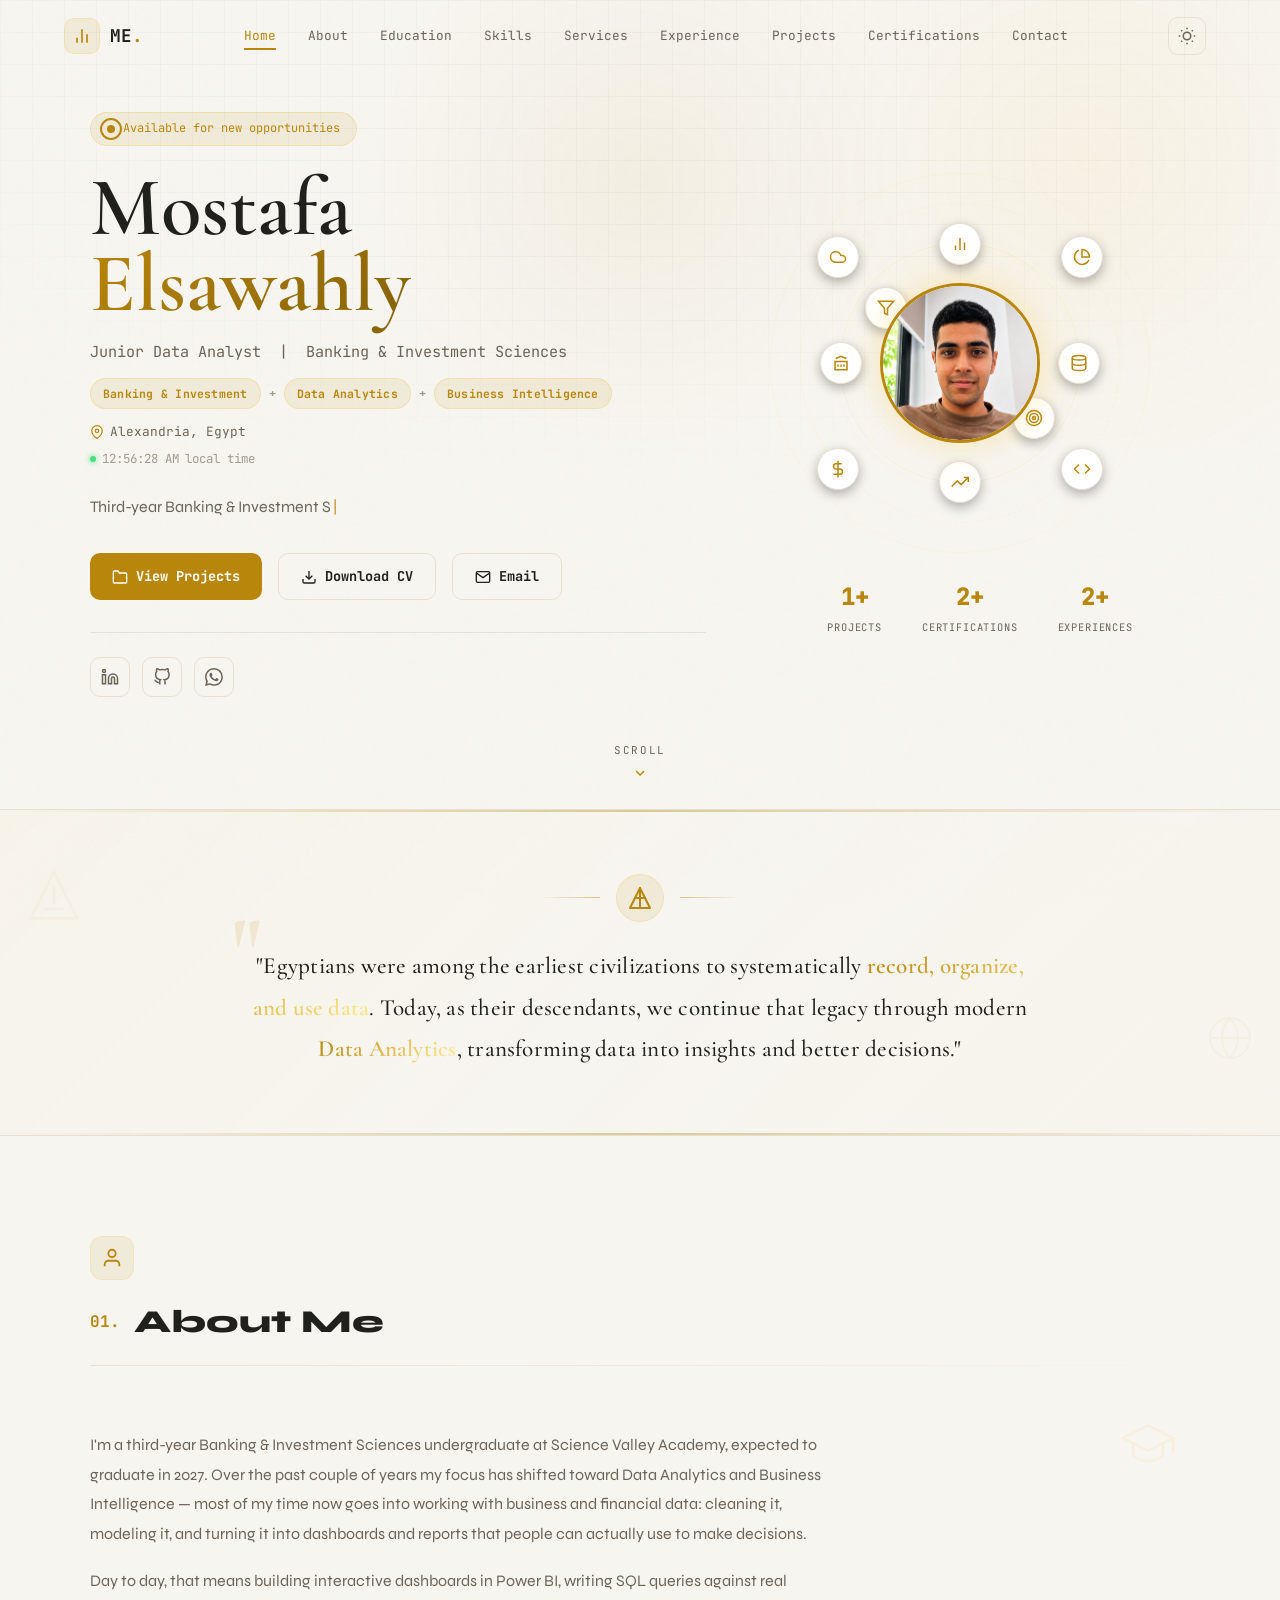
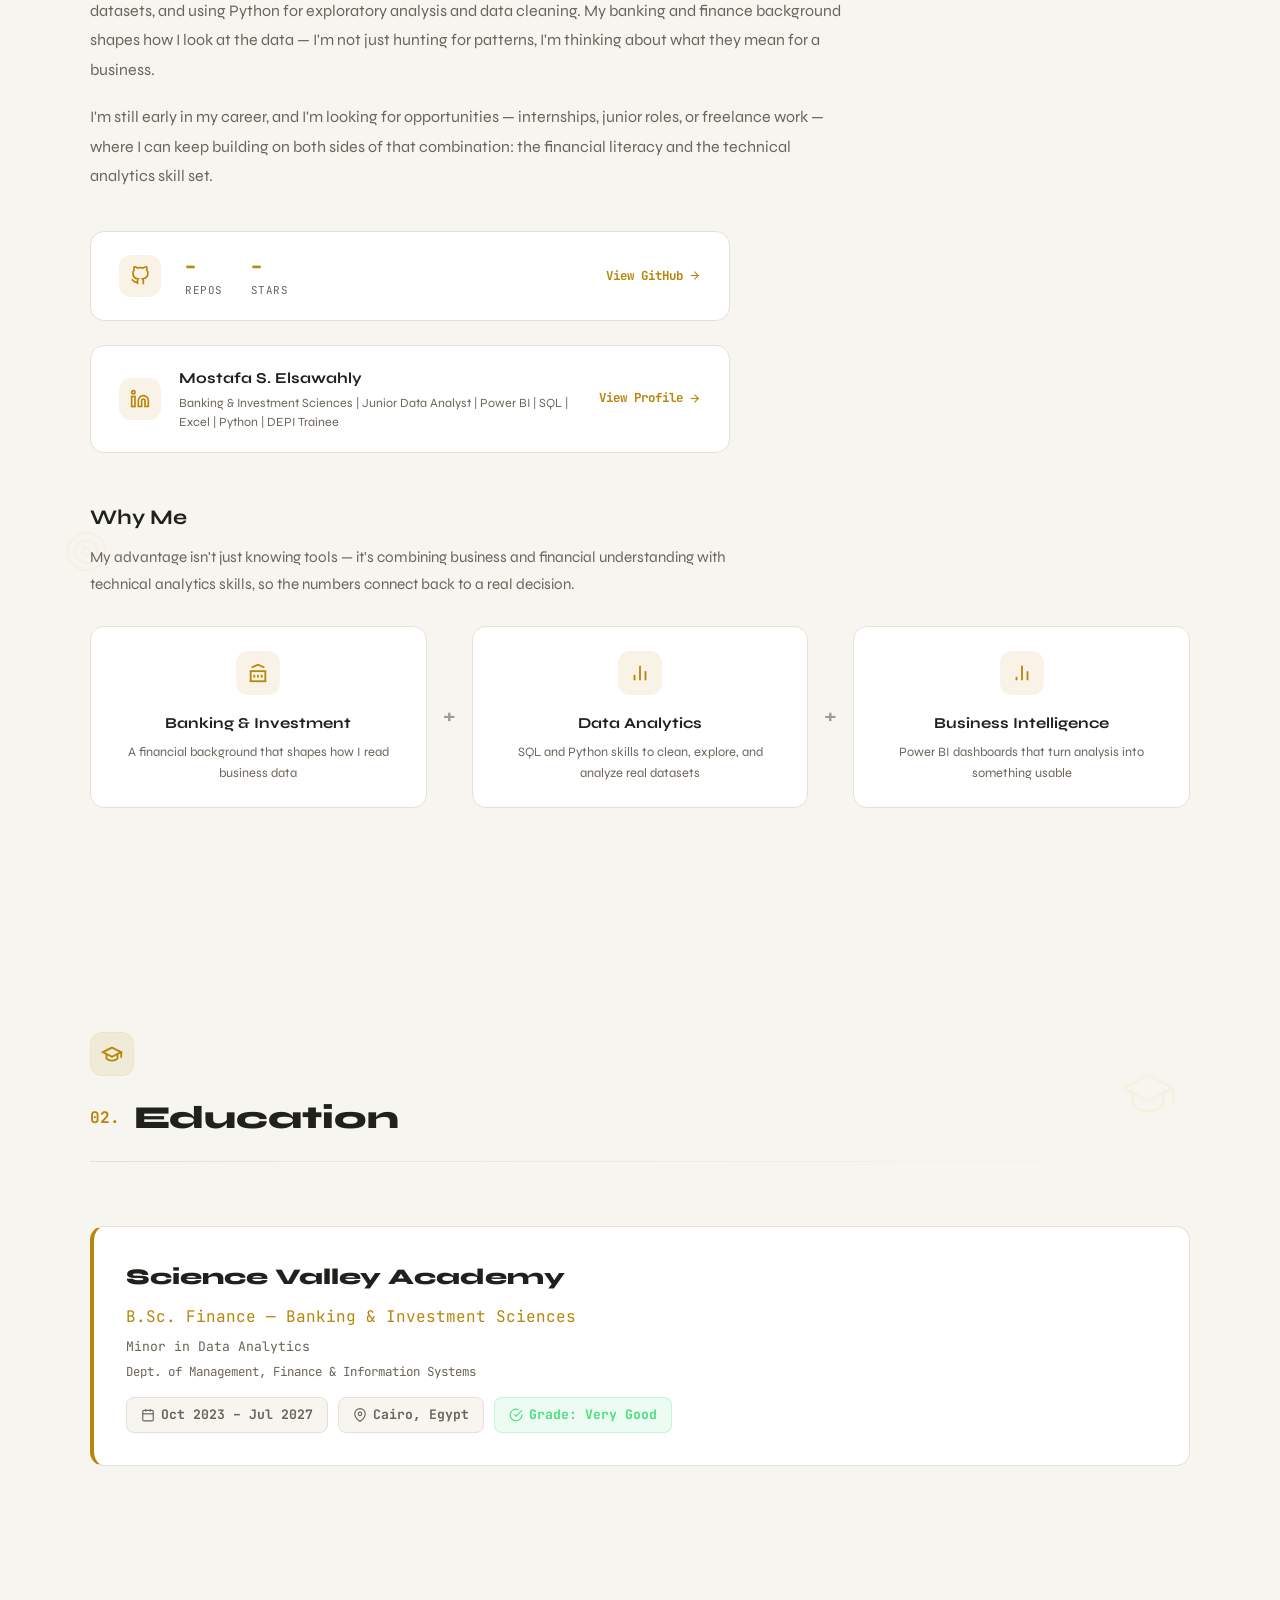
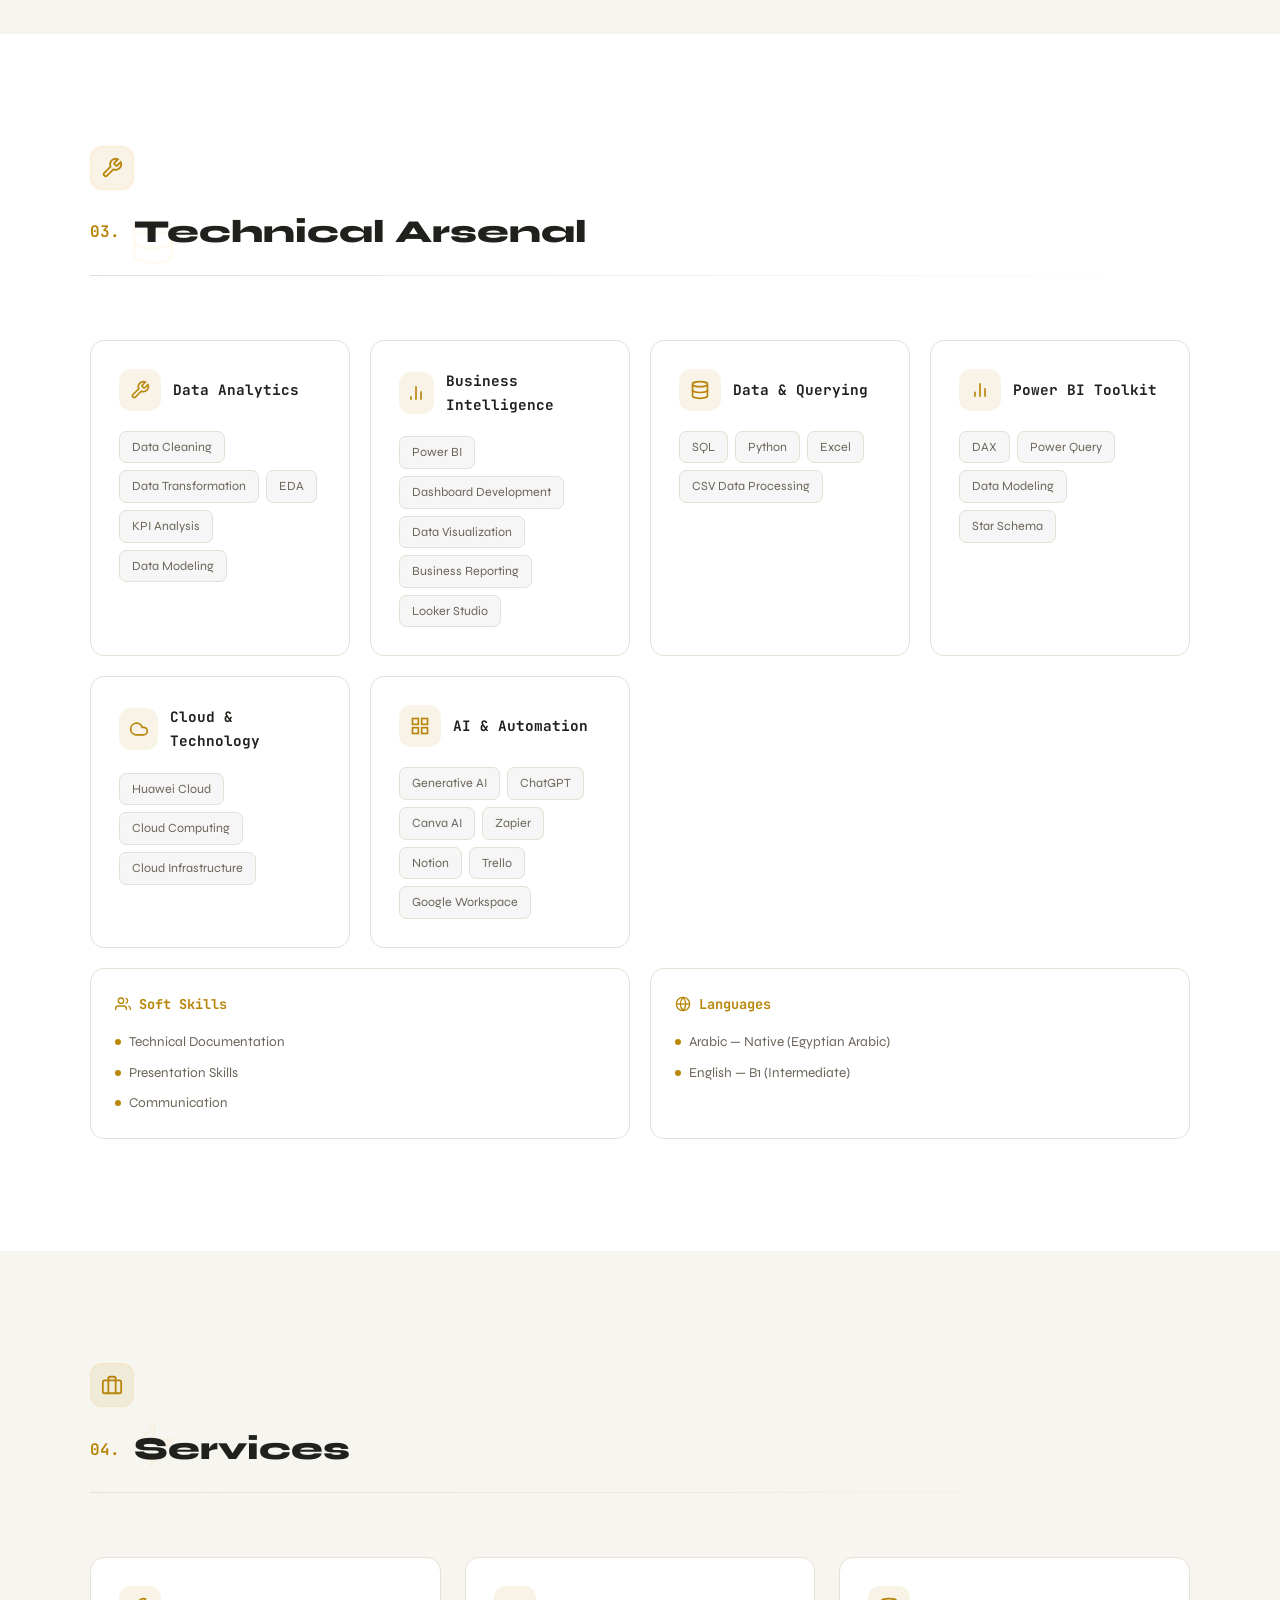
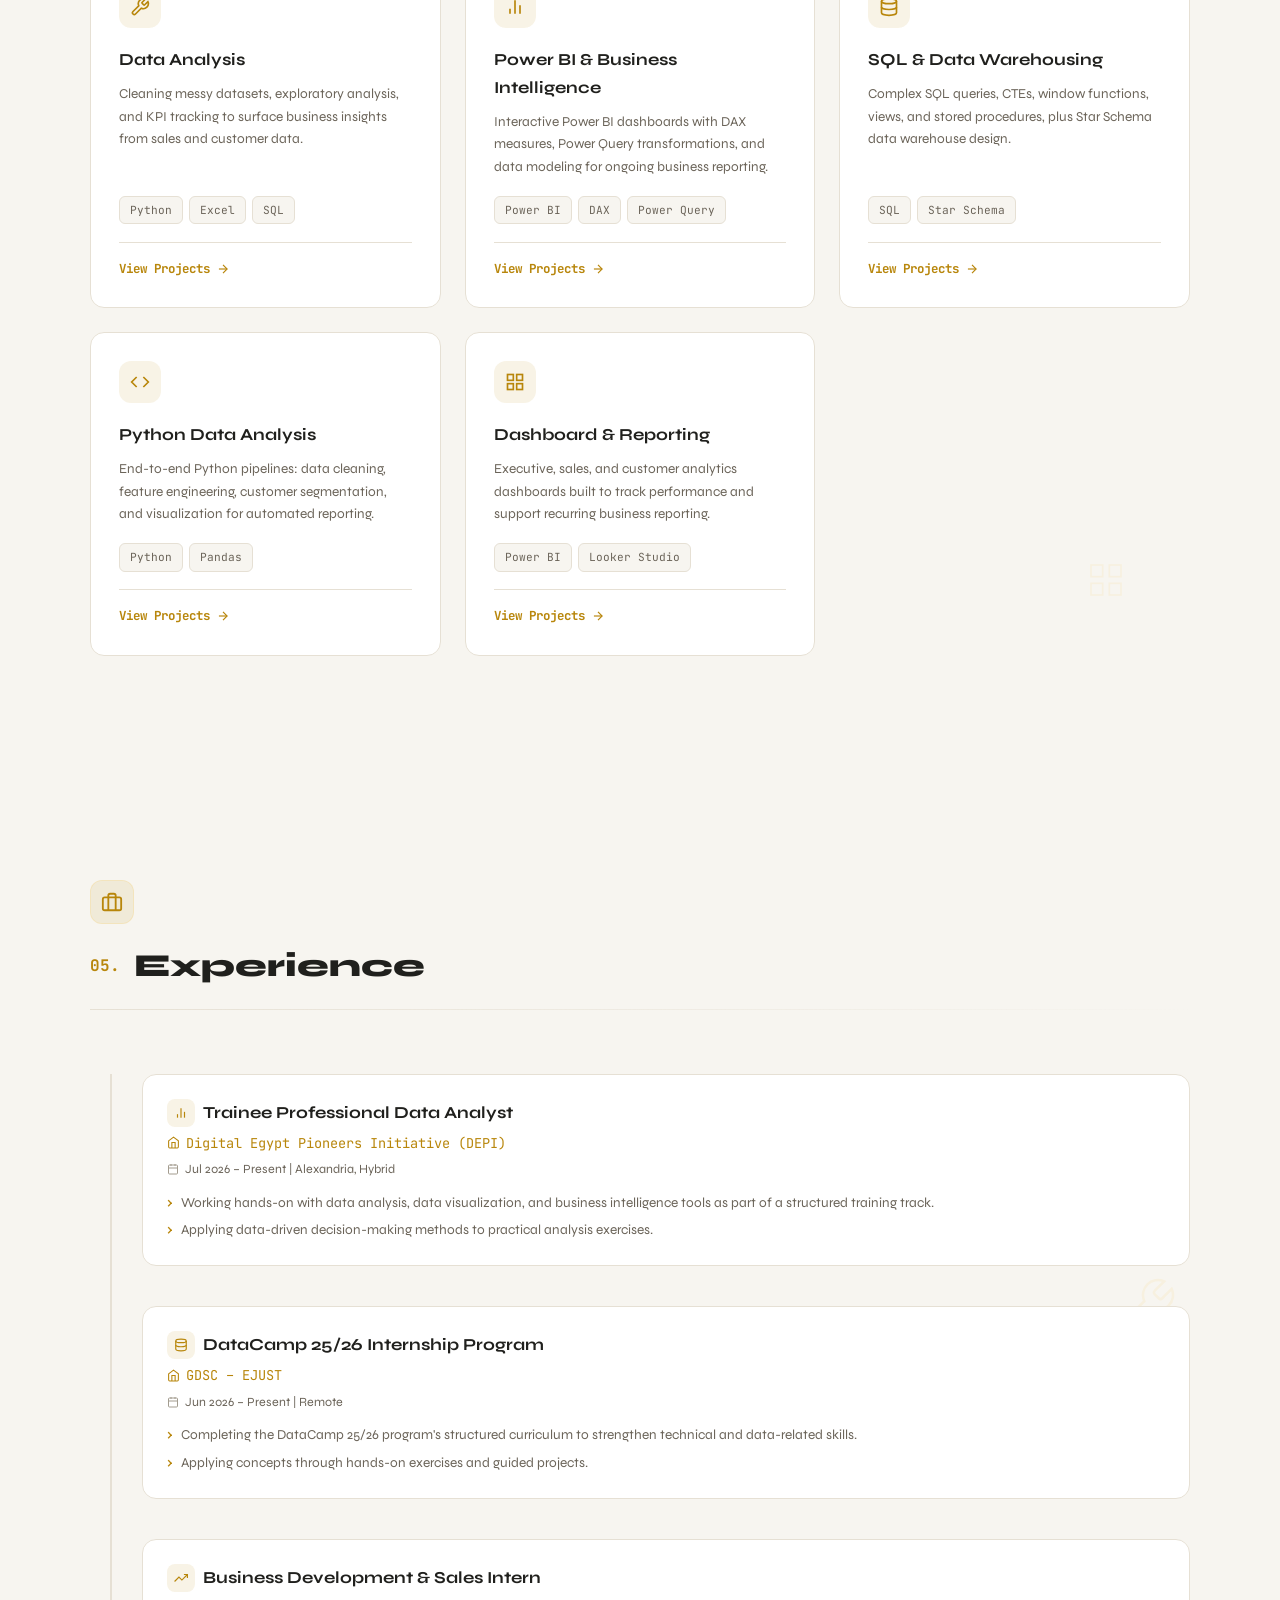
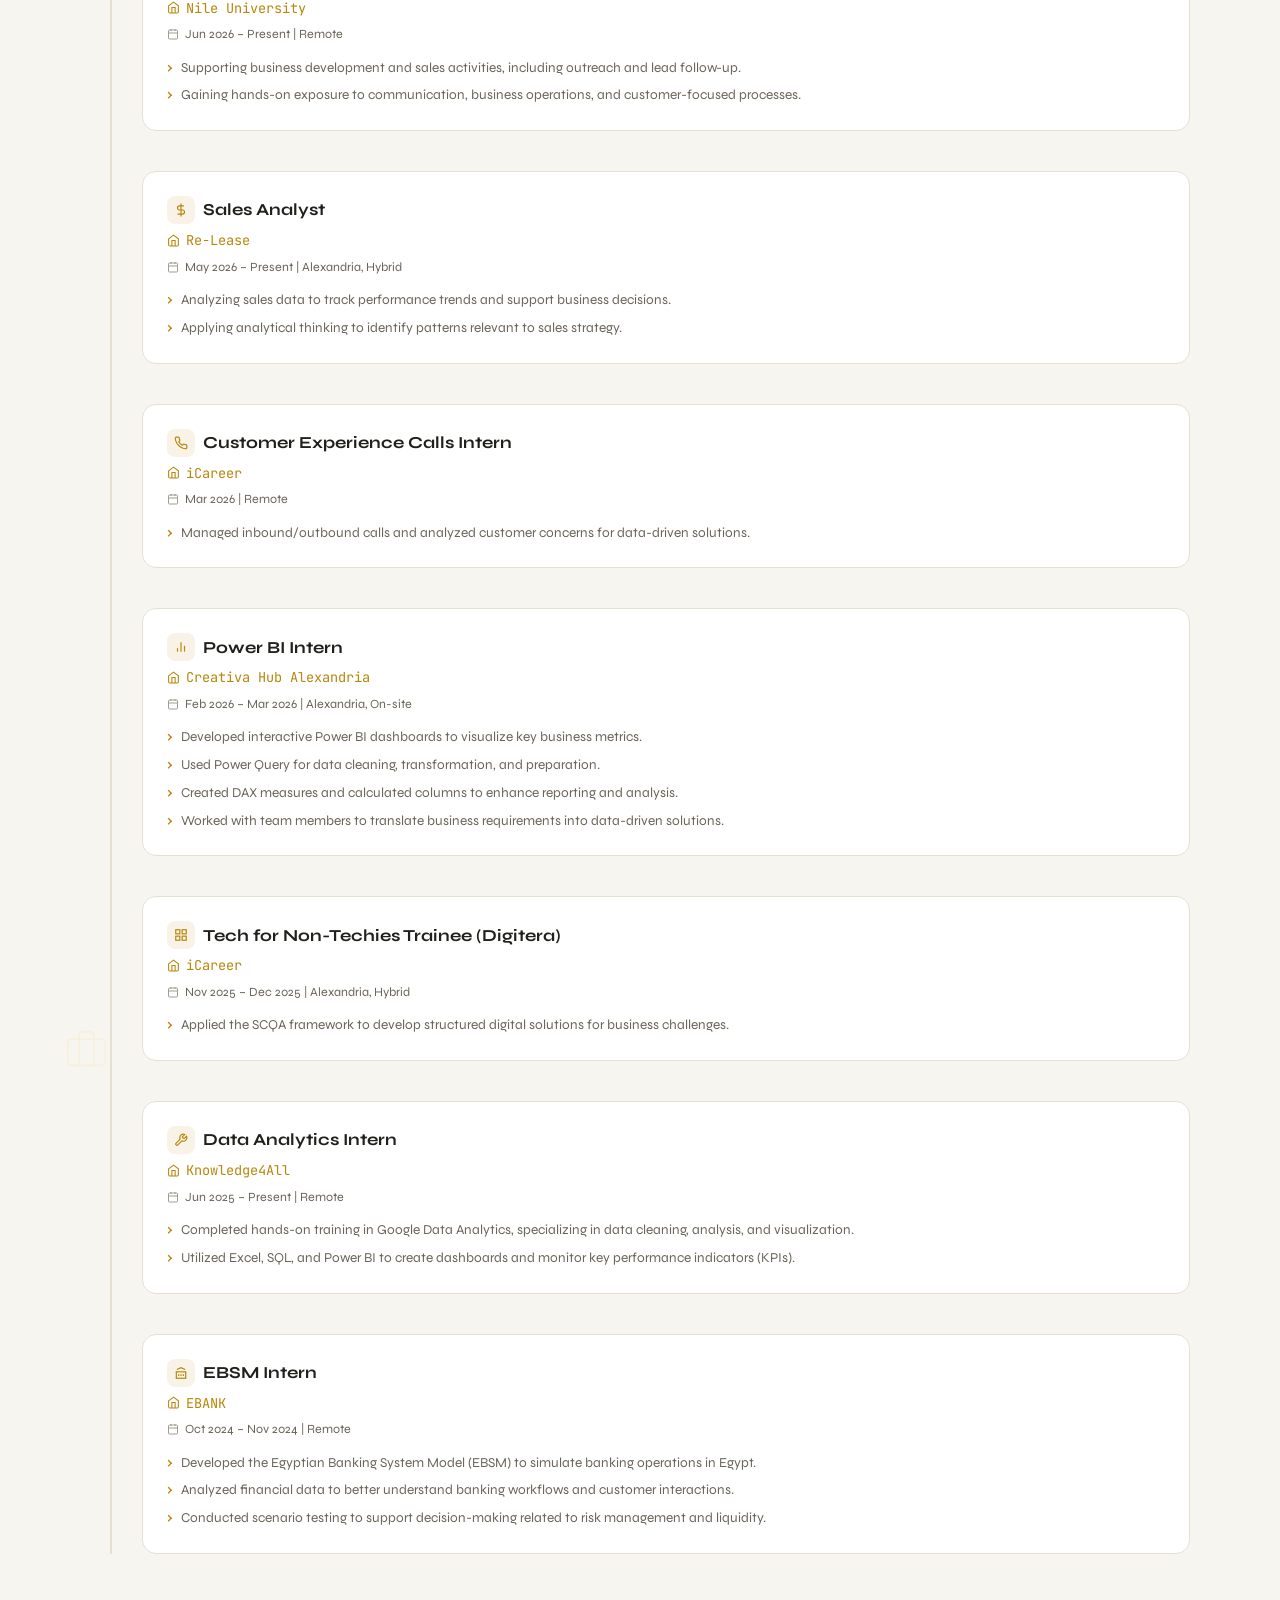
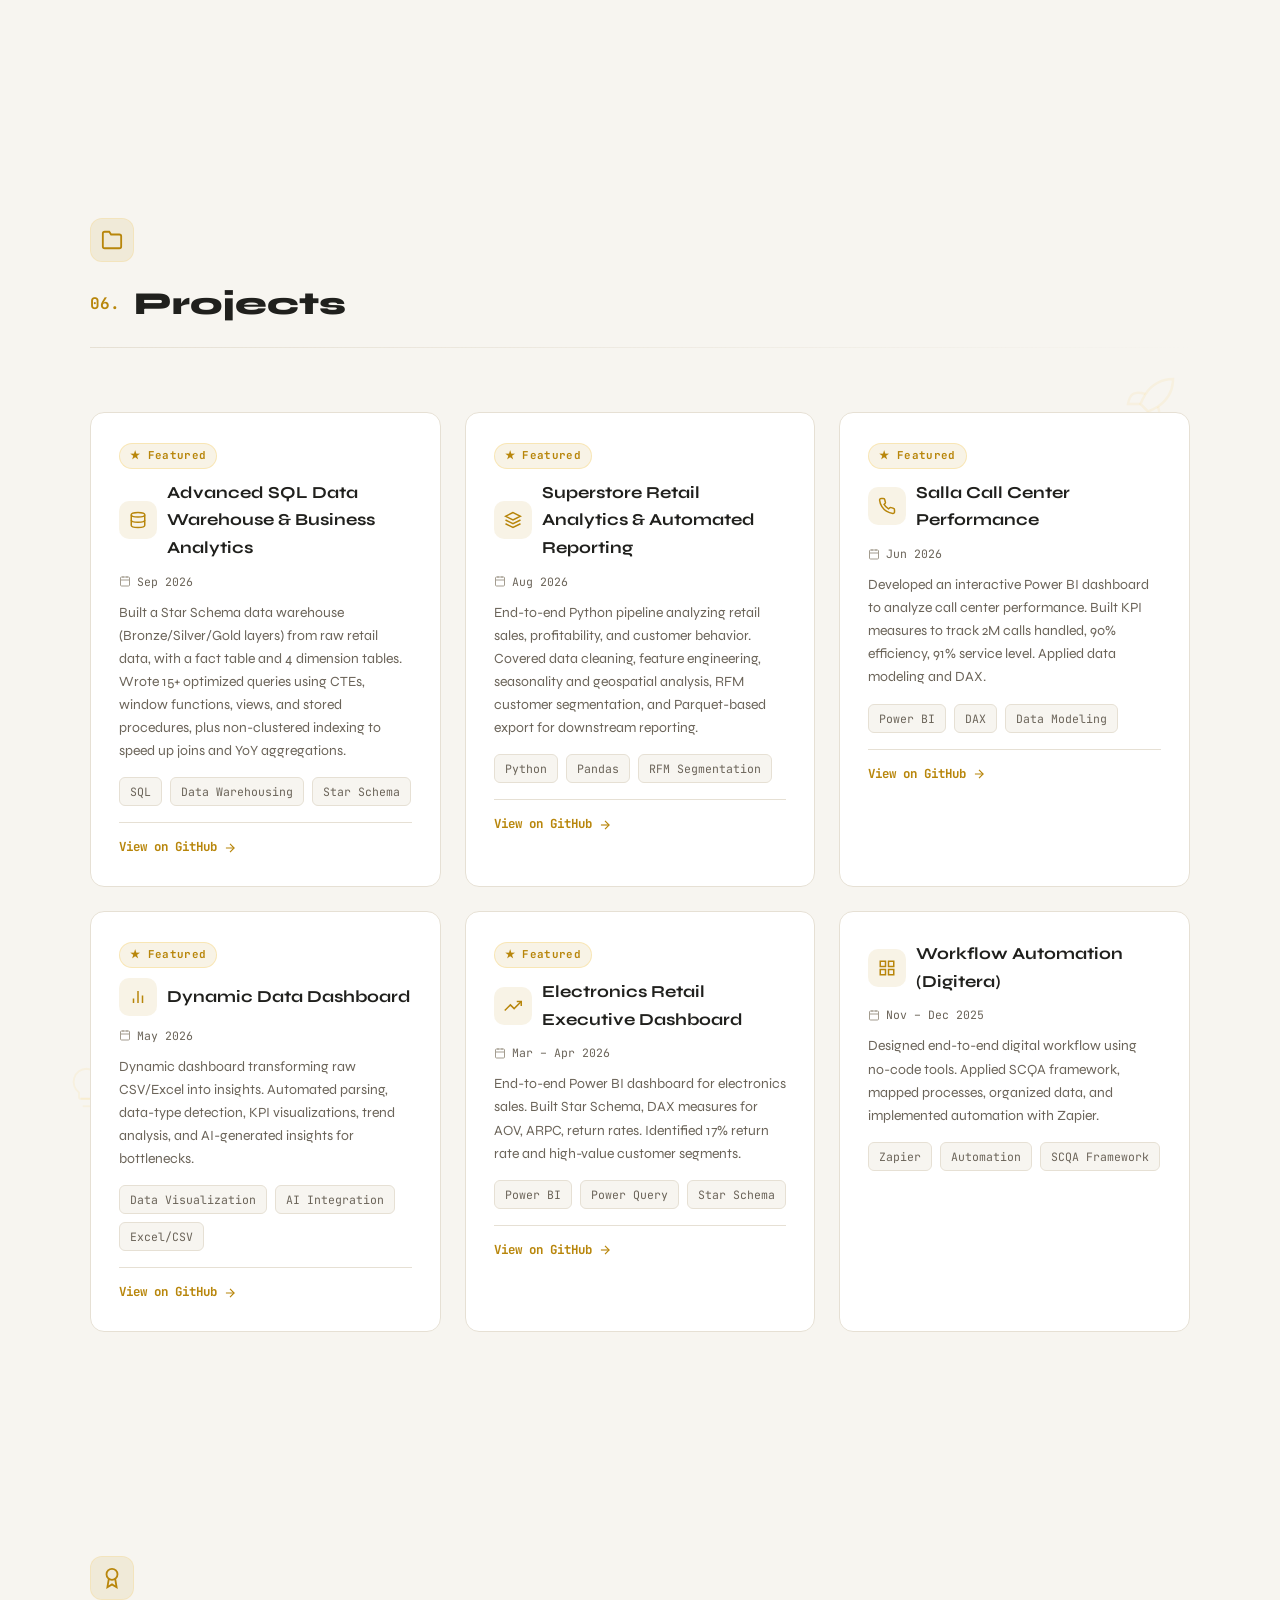
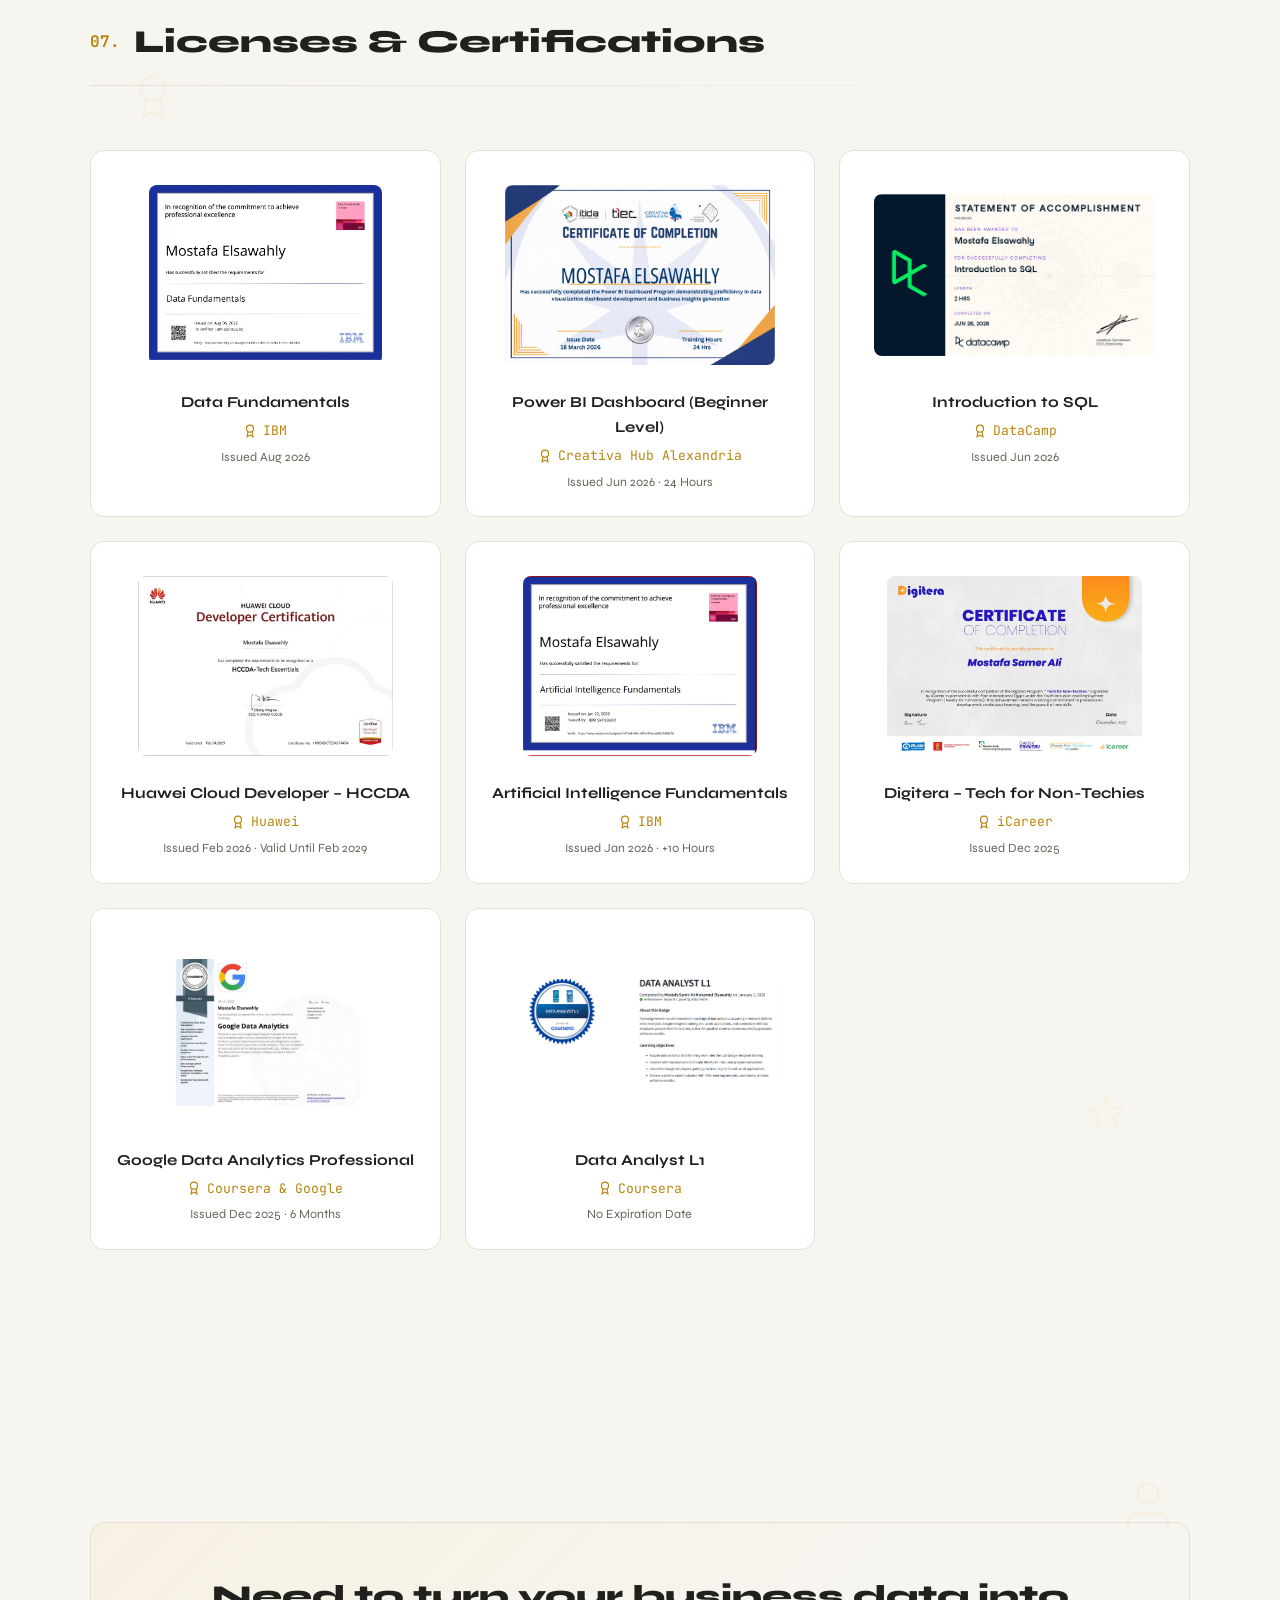
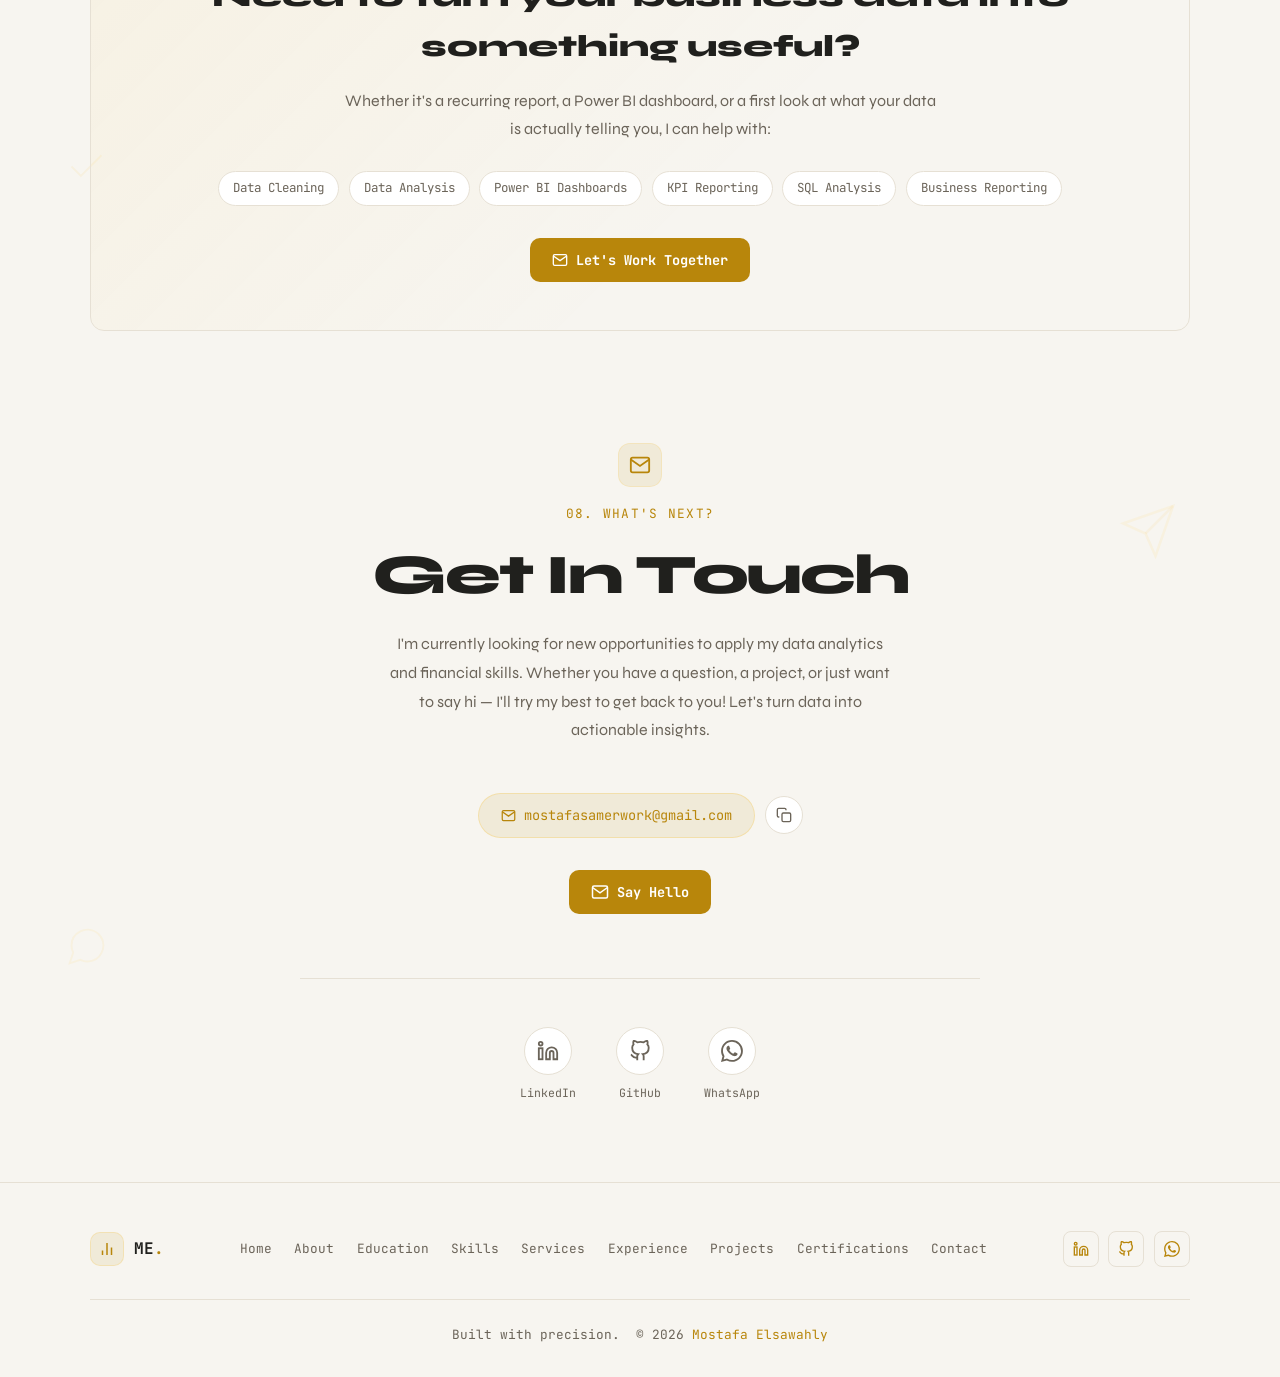
==== index.html @ 3485993b "Update index.html" ====
<!DOCTYPE html>
<html lang="en" class="dark">
<head>
  <script>
    (function(){try{var t=localStorage.getItem('theme');if(t==='light'){document.documentElement.setAttribute('data-theme','light');}else if(!t&&window.matchMedia&&window.matchMedia('(prefers-color-scheme: light)').matches){document.documentElement.setAttribute('data-theme','light');}}catch(e){}})();
  </script>
  <meta charset="UTF-8" />
  <meta name="viewport" content="width=device-width, initial-scale=1.0" />
  <title>Mostafa Elsawahly | Junior Data Analyst &amp; Business Intelligence</title>
  <meta name="description" content="Mostafa Elsawahly is a Banking & Investment Sciences undergraduate specializing in Data Analytics and Business Intelligence, with projects in SQL, Python, Power BI, data visualization, and business analytics." />
  <meta name="keywords" content="Data Analyst, Portfolio, Mostafa Elsawahly, SQL, Power BI, DAX, Excel, Data Visualization, Banking, Investment Sciences, Python, Data Modeling, Looker Studio, Star Schema" />
  <meta name="author" content="Mostafa Elsawahly" />
  <meta name="robots" content="index, follow" />
  <meta property="og:title" content="Mostafa Elsawahly | Junior Data Analyst &amp; Business Intelligence" />
  <meta property="og:description" content="Banking & Investment Sciences undergraduate specializing in Data Analytics and Business Intelligence. Projects in SQL, Python, Power BI, and data visualization." />
  <meta property="og:type" content="website" />
  <meta property="og:locale" content="en_US" />
  <meta property="og:image" content="photo.jpg" />
  <meta property="og:image:width" content="1254" />
  <meta property="og:image:height" content="1254" />
  <meta name="twitter:card" content="summary_large_image" />
  <meta name="twitter:title" content="Mostafa Elsawahly | Junior Data Analyst &amp; Business Intelligence" />
  <meta name="twitter:description" content="Banking & Investment Sciences undergraduate specializing in Data Analytics and Business Intelligence. Projects in SQL, Python, Power BI, and data visualization." />
  <meta name="twitter:image" content="photo.jpg" />
  <meta name="theme-color" content="#050505" />
  <link rel="apple-touch-icon" href="photo.jpg" />
  <link rel="icon" type="image/svg+xml" href="data:image/svg+xml,%3Csvg xmlns='http://www.w3.org/2000/svg' viewBox='0 0 100 100'%3E%3Crect width='100' height='100' rx='20' fill='%23050505'/%3E%3Ctext x='50' y='68' font-family='monospace' font-size='48' font-weight='700' fill='%23fbbf24' text-anchor='middle'%3EME%3C/text%3E%3Ccircle cx='82' cy='60' r='5' fill='%23fbbf24'/%3E%3C/svg%3E" />
  <script type="application/ld+json">
  {
    "@context": "https://schema.org",
    "@type": "Person",
    "name": "Mostafa Elsawahly",
    "jobTitle": "Junior Data Analyst",
    "url": "https://github.com/mostafa-elsawahly",
    "image": "photo.jpg",
    "email": "mailto:mostafasamerwork@gmail.com",
    "telephone": "+201032598976",
    "address": {
      "@type": "PostalAddress",
      "addressLocality": "Alexandria",
      "addressCountry": "EG"
    },
    "sameAs": [
      "https://www.linkedin.com/in/mostafa-elsawahly",
      "https://github.com/mostafa-elsawahly"
    ],
    "alumniOf": {
      "@type": "CollegeOrUniversity",
      "name": "Science Valley Academy"
    },
    "knowsAbout": ["Data Analytics", "Business Intelligence", "Power BI", "SQL", "Python", "DAX", "Data Visualization"]
  }
  </script>
  <link rel="preconnect" href="https://fonts.googleapis.com" />
  <link rel="preconnect" href="https://fonts.gstatic.com" crossorigin />
  <link href="https://fonts.googleapis.com/css2?family=Syne:wght@400;500;600;700;800&family=JetBrains+Mono:wght@400;500;700&family=Cormorant+Garamond:wght@400;500;600;700&display=swap" rel="stylesheet" />
  <script async src="https://www.googletagmanager.com/gtag/js?id=G-H1JTLGSC04"></script>
  <script>
    window.dataLayer=window.dataLayer||[];function gtag(){dataLayer.push(arguments);}
    gtag('consent','default',{'analytics_storage':'denied','ad_storage':'denied','ad_user_data':'denied','ad_personalization':'denied'});
    gtag('js',new Date());gtag('config','G-H1JTLGSC04');
  </script>
  <style>
    :root{--bg:#050505;--bg2:#0b0b0b;--card:#101010;--border:#1a2540;--border-hover:rgba(251,191,36,.35);--primary:#fbbf24;--primary-dim:rgba(251,191,36,.12);--primary-glow:rgba(251,191,36,.08);--fg:#e8edf5;--fg-muted:#7a92b4;--fg-subtle:#3d5278;--radius:14px;--font-sans:'Syne',system-ui,sans-serif;--font-mono:'JetBrains Mono',monospace;--font-serif:'Cormorant Garamond',serif;--transition-fast:.2s ease;--shadow-card:0 4px 24px rgba(0,0,0,.2);--shadow-glow:0 12px 32px rgba(251,191,36,.1);--surface-veil:rgba(255,255,255,.04);--divider-soft:rgba(255,255,255,.07);--nav-bg:rgba(5,5,5,.92);--nav-bg-strong:rgba(5,5,5,.98);--grid-line:rgba(255,255,255,.02);--noise-opacity:.35}
    :root[data-theme="light"]{--bg:#f7f5f0;--bg2:#ffffff;--card:#ffffff;--border:#e6e0d4;--border-hover:rgba(184,134,11,.35);--primary:#b8860b;--primary-dim:rgba(184,134,11,.1);--primary-glow:rgba(184,134,11,.06);--fg:#20201d;--fg-muted:#6b6459;--fg-subtle:#a39c8f;--shadow-card:0 4px 24px rgba(0,0,0,.06);--shadow-glow:0 12px 32px rgba(184,134,11,.12);--surface-veil:rgba(0,0,0,.035);--divider-soft:rgba(0,0,0,.08);--nav-bg:rgba(247,245,240,.92);--nav-bg-strong:rgba(247,245,240,.98);--grid-line:rgba(0,0,0,.025);--noise-opacity:.15}
    :root[data-theme="light"] .hero-name .accent{background:linear-gradient(135deg,var(--primary) 0%,#8a6508 50%,var(--primary) 100%);background-size:200% auto;-webkit-background-clip:text;-webkit-text-fill-color:transparent;background-clip:text}
    :root[data-theme="light"] .btn-primary{color:#fff}
    :root[data-theme="light"] .orbit-photo-placeholder{background:linear-gradient(135deg,var(--card),var(--bg2))}
    *,*::before,*::after{box-sizing:border-box;margin:0;padding:0}
    html{scroll-behavior:smooth;scroll-padding-top:80px}
    body{font-family:var(--font-sans);background:var(--bg);color:var(--fg);line-height:1.65;overflow-x:hidden;-webkit-font-smoothing:antialiased}
    ::selection{background:rgba(251,191,36,.25);color:var(--primary)}
    a{color:inherit;text-decoration:none;transition:color var(--transition-fast)}
    img{max-width:100%;height:auto;display:block;border-radius:8px}
    button{font-family:inherit;cursor:pointer}
    :focus-visible{outline:2px solid var(--primary);outline-offset:3px;border-radius:4px}
    .skip-link{position:fixed;top:-60px;left:12px;z-index:10002;background:var(--primary);color:#000;font-family:var(--font-mono);font-weight:700;font-size:.85rem;padding:10px 18px;border-radius:8px;transition:top .25s ease}
    .skip-link:focus{top:12px}

    /* ═══ CUSTOM CURSOR ═══ */
    @media(pointer:fine){
      body{cursor:none}
      a,button{cursor:none!important}
    }
    #custom-cursor-dot{pointer-events:none;position:fixed;top:0;left:0;width:8px;height:8px;background:var(--primary);border-radius:50%;z-index:10001;transform:translate(-50%,-50%);box-shadow:0 0 12px var(--primary),0 0 20px rgba(251,191,36,.5);transition:width .15s ease,height .15s ease,background-color .15s ease;opacity:0}
    #custom-cursor-ring{pointer-events:none;position:fixed;top:0;left:0;width:38px;height:38px;border:1.5px solid rgba(251,191,36,.5);border-radius:50%;z-index:10000;transform:translate(-50%,-50%);transition:width .25s ease-out,height .25s ease-out,border-color .25s ease-out,background-color .25s ease-out,opacity .2s ease;opacity:0}
    #custom-cursor-dot.active,#custom-cursor-ring.active{opacity:1}
    @media(pointer:coarse){#custom-cursor-dot,#custom-cursor-ring{display:none}}
    ::-webkit-scrollbar{width:5px}::-webkit-scrollbar-track{background:var(--bg)}::-webkit-scrollbar-thumb{background:var(--border);border-radius:99px}

    /* ═══ SCROLL PROGRESS BAR ═══ */
    .scroll-progress{position:fixed;top:0;left:0;height:3px;background:linear-gradient(90deg,var(--primary),#fde68a,var(--primary));z-index:200;width:0%;transition:width 50ms linear;box-shadow:0 0 10px var(--primary)}

    /* ═══ PRELOADER ═══ */
    #preloader{position:fixed;inset:0;z-index:9999;background:var(--bg);display:flex;flex-direction:column;align-items:center;justify-content:center;gap:16px;transition:opacity .5s ease,visibility .5s ease}
    #preloader.hidden{opacity:0;visibility:hidden;pointer-events:none}
    .preloader-stage{position:relative;width:240px;height:170px;display:flex;align-items:center;justify-content:center}
    .preloader-ankh svg{width:62px;height:93px;color:var(--primary);filter:drop-shadow(0 0 14px rgba(251,191,36,.55));overflow:visible}
    .ankh-loop{opacity:0;transform-box:fill-box;transform-origin:center;transform:scale(.4);animation:ankhLoopIn .53s cubic-bezier(.34,1.56,.64,1) forwards}
    .ankh-arm-left{opacity:0;transform-box:fill-box;transform-origin:center;transform:translateX(-55px);animation:ankhArmLeftIn .47s ease-out .6s forwards}
    .ankh-arm-right{opacity:0;transform-box:fill-box;transform-origin:center;transform:translateX(55px);animation:ankhArmRightIn .47s ease-out .6s forwards}
    .ankh-stem{opacity:0;transform-box:fill-box;transform-origin:top;transform:scaleY(0);animation:ankhStemIn .47s ease-out 1.13s forwards}
    @keyframes ankhLoopIn{to{opacity:1;transform:scale(1)}}
    @keyframes ankhArmLeftIn{to{opacity:1;transform:translateX(0)}}
    @keyframes ankhArmRightIn{to{opacity:1;transform:translateX(0)}}
    @keyframes ankhStemIn{to{opacity:1;transform:scaleY(1)}}
    .preloader-label{font-family:var(--font-mono);font-size:.72rem;color:var(--fg-muted);letter-spacing:.15em;text-transform:uppercase;animation:fadeIn .6s ease both}

    /* ═══ SPOTLIGHT ═══ */
    .spotlight{position:fixed;inset:0;pointer-events:none;z-index:0;background:radial-gradient(600px circle at var(--mx,50%) var(--my,20%),var(--primary-glow),transparent 45%)}

    /* ═══ THEME TOGGLE ═══ */
    .theme-toggle{display:flex;align-items:center;justify-content:center;width:38px;height:38px;border-radius:10px;border:1px solid var(--border);background:transparent;color:var(--fg-muted);cursor:pointer;transition:all var(--transition-fast);margin-right:10px;flex-shrink:0}
    .theme-toggle:hover{border-color:var(--primary);color:var(--primary);background:var(--primary-dim)}
    .theme-toggle svg{width:18px;height:18px}
    .theme-toggle .icon-sun{display:none}
    :root[data-theme="light"] .theme-toggle .icon-sun{display:block}
    :root[data-theme="light"] .theme-toggle .icon-moon{display:none}
    .nav-right{display:flex;align-items:center}

    /* ═══ TYPE CURSOR ═══ */
    .type-cursor{display:inline-block;margin-left:2px;color:var(--primary);animation:blink .8s step-end infinite}

    /* ═══ NOISE TEXTURE ═══ */
    body::before{content:'';position:fixed;inset:0;z-index:0;pointer-events:none;background-image:url("data:image/svg+xml,%3Csvg viewBox='0 0 200 200' xmlns='http://www.w3.org/2000/svg'%3E%3Cfilter id='n'%3E%3CfeTurbulence type='fractalNoise' baseFrequency='.85' numOctaves='4' stitchTiles='stitch'/%3E%3C/filter%3E%3Crect width='100%25' height='100%25' filter='url(%23n)' opacity='.04'/%3E%3C/svg%3E");opacity:var(--noise-opacity)}

    /* ═══ KEYFRAMES ═══ */
    @keyframes fadeUp{from{opacity:0;transform:translateY(30px)}to{opacity:1;transform:translateY(0)}}
    @keyframes fadeIn{from{opacity:0}to{opacity:1}}
    @keyframes slideInLeft{from{opacity:0;transform:translateX(-30px)}to{opacity:1;transform:translateX(0)}}
    @keyframes slideInRight{from{opacity:0;transform:translateX(30px)}to{opacity:1;transform:translateX(0)}}
    @keyframes scaleIn{from{opacity:0;transform:scale(.85)}to{opacity:1;transform:scale(1)}}
    @keyframes shimmer{0%{background-position:-200% 0}100%{background-position:200% 0}}
    @keyframes pulse{0%,100%{opacity:1}50%{opacity:.5}}
    @keyframes float{0%,100%{transform:translateY(0)}50%{transform:translateY(-5px)}}
    @keyframes float2{0%,100%{transform:translateY(0) rotate(0deg)}50%{transform:translateY(-4px) rotate(3deg)}}
    @keyframes float3{0%,100%{transform:translateY(0) rotate(0deg)}50%{transform:translateY(-6px) rotate(-3deg)}}
    @keyframes spin{from{transform:rotate(0deg)}to{transform:rotate(360deg)}}
    @keyframes spinReverse{from{transform:rotate(360deg)}to{transform:rotate(0deg)}}
    @keyframes glowPulse{0%,100%{box-shadow:0 0 6px var(--primary),0 0 12px rgba(251,191,36,.15)}50%{box-shadow:0 0 12px var(--primary),0 0 24px rgba(251,191,36,.2)}}
    @keyframes borderGlow{0%,100%{border-color:var(--border)}50%{border-color:rgba(251,191,36,.4)}}
    @keyframes expandWidth{from{transform:scaleX(0)}to{transform:scaleX(1)}}
    @keyframes typewriter{from{width:0}to{width:100%}}
    @keyframes blink{0%,100%{border-color:var(--primary)}50%{border-color:transparent}}
    @keyframes ripple{0%{transform:scale(1);opacity:.6}100%{transform:scale(2.5);opacity:0}}
    @keyframes dashOffset{to{stroke-dashoffset:0}}

    /* ═══ REVEAL SYSTEM ═══ */
    .reveal{opacity:0;transform:translateY(30px);transition:opacity .7s cubic-bezier(.23,1,.32,1),transform .7s cubic-bezier(.23,1,.32,1)}
    .reveal.visible{opacity:1;transform:translateY(0)}
    .reveal-left{opacity:0;transform:translateX(-30px);transition:opacity .7s cubic-bezier(.23,1,.32,1),transform .7s cubic-bezier(.23,1,.32,1)}
    .reveal-left.visible{opacity:1;transform:translateX(0)}
    .reveal-right{opacity:0;transform:translateX(30px);transition:opacity .7s cubic-bezier(.23,1,.32,1),transform .7s cubic-bezier(.23,1,.32,1)}
    .reveal-right.visible{opacity:1;transform:translateX(0)}
    .reveal-scale{opacity:0;transform:scale(.9);transition:opacity .6s ease,transform .6s ease}
    .reveal-scale.visible{opacity:1;transform:scale(1)}

    /* ═══ LAYOUT ═══ */
    section{padding:7rem clamp(1.5rem,5vw,4rem);position:relative}
    .section-inner{max-width:1100px;margin:0 auto}
    .section-heading{display:flex;align-items:center;gap:14px;font-size:clamp(1.6rem,4vw,2rem);font-weight:800;margin-bottom:1rem}
    .section-num{font-family:var(--font-mono);font-size:1rem;color:var(--primary);font-weight:700}
    .section-divider{height:1px;background:linear-gradient(90deg,var(--border) 0%,transparent 100%);margin-bottom:4rem;transform-origin:left}
    .reveal.visible .section-divider{animation:expandWidth .8s .2s ease both}
    .section-icon{display:inline-flex;padding:10px;background:var(--primary-dim);border-radius:12px;margin-bottom:1rem;color:var(--primary);border:1px solid rgba(251,191,36,.15)}
    .section-icon svg{width:22px;height:22px}

    /* ═══ HERITAGE QUOTE BANNER ═══ */
    .quote-banner{position:relative;padding:4rem clamp(1.5rem,5vw,4rem);background:linear-gradient(135deg,rgba(251,191,36,.03) 0%,transparent 50%,rgba(251,191,36,.02) 100%);border-top:1px solid var(--border);border-bottom:1px solid var(--border);overflow:hidden}
    .quote-banner::before{content:'';position:absolute;top:0;left:0;width:100%;height:2px;background:linear-gradient(90deg,transparent,var(--primary),transparent);opacity:.4}
    .quote-banner::after{content:'';position:absolute;bottom:0;left:0;width:100%;height:2px;background:linear-gradient(90deg,transparent,var(--primary),transparent);opacity:.4}
    .quote-inner{max-width:800px;margin:0 auto;text-align:center;position:relative;z-index:1}
    .quote-deco{display:flex;align-items:center;justify-content:center;gap:1rem;margin-bottom:1.5rem}
    .quote-line{width:60px;height:1px;background:linear-gradient(90deg,transparent,var(--primary));opacity:.5}
    .quote-line:last-child{background:linear-gradient(90deg,var(--primary),transparent)}
    .quote-icon{width:48px;height:48px;border-radius:50%;background:var(--primary-dim);border:1px solid rgba(251,191,36,.2);display:flex;align-items:center;justify-content:center;color:var(--primary);animation:float 10s ease-in-out infinite,glowPulse 5s ease-in-out infinite}
    .quote-icon svg{width:24px;height:24px}
    .quote-text{position:relative;font-family:var(--font-serif);font-size:clamp(1.15rem,2.5vw,1.45rem);color:var(--fg);line-height:1.8;font-weight:500;letter-spacing:.01em}
    .quote-text::before{content:'"';position:absolute;top:-2.6rem;left:-.5rem;font-family:var(--font-serif);font-size:6rem;font-weight:700;color:var(--primary);opacity:.12;line-height:1;pointer-events:none}
    .quote-text .q-highlight{background:linear-gradient(135deg,var(--primary) 0%,#fde68a 50%,var(--primary) 100%);background-size:200% auto;-webkit-background-clip:text;-webkit-text-fill-color:transparent;background-clip:text;font-weight:600;animation:shimmer 8s linear infinite}
    .quote-pattern{position:absolute;pointer-events:none;opacity:.04;color:var(--primary)}
    .quote-pattern-l{left:2%;top:15%;font-size:3.5rem;animation:float2 18s ease-in-out infinite}
    .quote-pattern-r{right:2%;bottom:15%;font-size:3rem;animation:float3 16s ease-in-out infinite}
    @media(max-width:600px){.quote-pattern{display:none}.quote-line{width:30px}.quote-text::before{font-size:4rem;top:-1.8rem;left:-.2rem}}

    /* ═══ NAVIGATION ═══ */
    nav{position:fixed;top:0;left:0;right:0;z-index:100;height:72px;display:flex;align-items:center;justify-content:space-between;padding:0 clamp(1.5rem,5vw,4rem);border-bottom:1px solid transparent;transition:all .3s ease;animation:fadeIn .6s ease both}
    nav.scrolled{background:var(--nav-bg);backdrop-filter:blur(20px);-webkit-backdrop-filter:blur(20px);border-color:var(--border);box-shadow:0 2px 24px rgba(0,0,0,.3)}
    .nav-logo{display:flex;align-items:center;gap:10px;font-family:var(--font-mono);font-weight:700;font-size:1.1rem;cursor:pointer}
    .nav-logo-icon{background:var(--primary-dim);border:1px solid rgba(251,191,36,.2);border-radius:10px;padding:7px;color:var(--primary);display:flex;align-items:center;transition:all var(--transition-fast);animation:borderGlow 5s ease-in-out infinite}
    .nav-logo:hover .nav-logo-icon{background:rgba(251,191,36,.2);transform:rotate(5deg)}
    .nav-logo span em{font-style:normal;color:var(--primary)}
    .nav-links{display:flex;align-items:center;gap:2rem}
    .nav-links a{font-family:var(--font-mono);font-size:.8rem;color:var(--fg-muted);cursor:pointer;position:relative;transition:color .3s}
    .nav-links a::after{content:'';position:absolute;bottom:-4px;left:0;right:0;height:2px;background:var(--primary);transform:scaleX(0);transform-origin:right;transition:transform .3s ease}
    .nav-links a:hover{color:var(--primary)}
    .nav-links a:hover::after,.nav-links a.active::after{transform:scaleX(1);transform-origin:left}
    .nav-links a.active{color:var(--primary)}
    .nav-hamburger{display:none;flex-direction:column;gap:5px;background:none;border:none;padding:6px;z-index:101}
    .nav-hamburger span{display:block;width:22px;height:2px;background:var(--fg);transition:.3s;transform-origin:center;border-radius:2px}
    .nav-hamburger.open span:nth-child(1){transform:translateY(7px) rotate(45deg)}
    .nav-hamburger.open span:nth-child(2){opacity:0;transform:scaleX(0)}
    .nav-hamburger.open span:nth-child(3){transform:translateY(-7px) rotate(-45deg)}
    .mobile-menu{display:none;position:fixed;top:72px;left:0;right:0;background:var(--nav-bg-strong);backdrop-filter:blur(20px);border-bottom:1px solid var(--border);padding:1.5rem clamp(1.5rem,5vw,4rem);flex-direction:column;gap:.5rem;z-index:99}
    .mobile-menu.open{display:flex}
    .mobile-menu a{font-family:var(--font-mono);font-size:.9rem;color:var(--fg-muted);padding:.75rem 0;border-bottom:1px solid rgba(30,45,72,.5);cursor:pointer;transition:color var(--transition-fast),padding-left var(--transition-fast)}
    .mobile-menu a:hover{color:var(--primary);padding-left:8px}
    .mobile-menu a:last-child{border-bottom:none}

    /* ═══ HERO ═══ */
    #about{min-height:100dvh;display:flex;align-items:center;padding-top:100px;position:relative;overflow:hidden}
    .hero-radial{position:absolute;top:-15%;right:-15%;width:60%;height:70%;background:radial-gradient(circle,rgba(251,191,36,.06) 0%,transparent 70%);pointer-events:none;animation:fadeIn 2s ease both}
    .hero-grid{position:absolute;inset:0;pointer-events:none;background-image:linear-gradient(var(--grid-line) 1px,transparent 1px),linear-gradient(90deg,var(--grid-line) 1px,transparent 1px);background-size:32px 32px;mask-image:radial-gradient(ellipse 70% 60% at 50% 0%,#000 60%,transparent 100%);-webkit-mask-image:radial-gradient(ellipse 70% 60% at 50% 0%,#000 60%,transparent 100%)}
    .hero-layout{display:grid;grid-template-columns:1fr 420px;gap:4rem;align-items:center;position:relative;z-index:1}
    .hero-badge{display:inline-flex;align-items:center;gap:8px;padding:6px 16px;border-radius:99px;background:var(--primary-dim);border:1px solid rgba(251,191,36,.25);font-family:var(--font-mono);font-size:.75rem;color:var(--primary);margin-bottom:1.5rem;animation:fadeUp .5s ease both}
    .hero-badge-dot{position:relative;width:8px;height:8px;border-radius:50%;background:var(--primary);animation:lampGlow 1.8s ease-in-out infinite}
    .hero-badge-dot::after{content:'';position:absolute;inset:-7px;border-radius:50%;border:2px solid var(--primary);animation:ripple 1.8s ease-out infinite}
    @keyframes lampGlow{0%,100%{box-shadow:0 0 6px 2px var(--primary),0 0 14px 4px rgba(251,191,36,.5);filter:brightness(1)}50%{box-shadow:0 0 18px 7px var(--primary),0 0 36px 14px rgba(251,191,36,.7);filter:brightness(1.5)}}
    .hero-name{font-size:clamp(2.8rem,6.5vw,5.5rem);font-family:var(--font-serif);font-weight:600;line-height:.92;animation:fadeUp .6s .1s ease both}
    .hero-name .accent{background:linear-gradient(135deg,var(--primary) 0%,#fde68a 50%,var(--primary) 100%);background-size:200% auto;-webkit-background-clip:text;-webkit-text-fill-color:transparent;background-clip:text;animation:shimmer 10s linear infinite}
    .hero-title{font-family:var(--font-mono);font-size:.95rem;color:var(--fg-muted);margin-top:1rem;animation:fadeUp .5s .2s ease both}
    .hero-usp-strip{display:flex;flex-wrap:wrap;align-items:center;gap:8px;margin-top:.9rem;animation:fadeUp .5s .22s ease both}
    .hero-usp-strip span:not(.usp-plus){font-family:var(--font-mono);font-size:.72rem;font-weight:700;color:var(--primary);background:var(--primary-dim);border:1px solid rgba(251,191,36,.25);padding:5px 12px;border-radius:99px;letter-spacing:.02em}
    .hero-usp-strip .usp-plus{color:var(--fg-subtle);font-weight:700;font-size:.8rem}
    @media(max-width:900px){.hero-usp-strip{justify-content:center}}
    .hero-location{display:flex;align-items:center;gap:6px;font-family:var(--font-mono);font-size:.8rem;color:var(--fg-muted);margin-top:.75rem;animation:fadeUp .5s .25s ease both}
    .hero-location svg{color:var(--primary);flex-shrink:0}
    .hero-clock{display:flex;align-items:center;gap:6px;font-family:var(--font-mono);font-size:.78rem;color:var(--fg-subtle);margin-top:.4rem;animation:fadeUp .5s .28s ease both}
    .hero-clock svg{color:var(--primary);flex-shrink:0}
    .hero-clock .dot-live{width:6px;height:6px;border-radius:50%;background:#4ade80;box-shadow:0 0 6px #4ade80;animation:pulse 2s ease-in-out infinite;flex-shrink:0}
    .hero-desc{font-size:1rem;color:var(--fg-muted);max-width:540px;margin-top:1.5rem;line-height:1.75;animation:fadeUp .5s .3s ease both}
    .hero-buttons{display:flex;flex-wrap:wrap;gap:1rem;margin-top:2rem;animation:fadeUp .5s .4s ease both}
    .btn{display:inline-flex;align-items:center;gap:8px;font-family:var(--font-mono);font-size:.85rem;font-weight:700;padding:11px 22px;border-radius:10px;cursor:pointer;transition:all var(--transition-fast)}
    .btn-primary{background:var(--primary);color:#000;border:none}
    .btn-primary:hover{transform:translateY(-2px);box-shadow:0 8px 24px rgba(251,191,36,.3)}
    .btn-primary:active{transform:translateY(0) scale(.97)}
    .btn-outline{background:transparent;color:var(--fg);border:1px solid var(--border)}
    .btn-outline:hover{border-color:var(--primary);color:var(--primary);transform:translateY(-2px);box-shadow:0 4px 16px rgba(251,191,36,.08)}
    .btn-outline:active{transform:translateY(0) scale(.97)}
    .hero-socials{display:flex;align-items:center;gap:.75rem;margin-top:2rem;padding-top:1.5rem;border-top:1px solid var(--divider-soft);animation:fadeUp .5s .5s ease both}
    .social-link{display:flex;align-items:center;justify-content:center;width:40px;height:40px;border-radius:10px;border:1px solid var(--border);color:var(--fg-muted);transition:all var(--transition-fast)}
    .social-link:hover{border-color:var(--primary);color:var(--primary);background:var(--primary-dim);transform:translateY(-3px) rotate(5deg)}
    .social-link svg{width:18px;height:18px}

    /* ═══ ORBIT (PHOTO + ICONS) ═══ */
    .hero-orbit{position:relative;width:380px;height:380px;animation:scaleIn .8s .3s ease both}
    .orbit-photo{position:absolute;top:50%;left:50%;transform:translate(-50%,-50%);width:160px;height:160px;border-radius:50%;border:3px solid var(--primary);overflow:hidden;z-index:10;box-shadow:0 0 30px rgba(251,191,36,.2),0 0 60px rgba(251,191,36,.1);transition:transform .2s ease-out}
    .orbit-photo img{width:100%;height:100%;object-fit:cover;border-radius:50%}
    .orbit-photo-placeholder{width:100%;height:100%;background:linear-gradient(135deg,var(--card),var(--bg2));display:flex;align-items:center;justify-content:center;font-family:var(--font-serif);font-size:3.5rem;font-weight:700;color:var(--primary)}
    .orbit-ring{position:absolute;top:50%;left:50%;border-radius:50%;border:1px solid rgba(251,191,36,.1)}
    .orbit-ring-1{width:240px;height:240px;margin:-120px 0 0 -120px;animation:spin 90s linear infinite}
    .orbit-ring-2{width:320px;height:320px;margin:-160px 0 0 -160px;animation:spinReverse 120s linear infinite;border-style:dashed;border-color:rgba(251,191,36,.08)}
    .orbit-ring-3{width:380px;height:380px;margin:-190px 0 0 -190px;animation:spin 150s linear infinite;border-color:rgba(251,191,36,.05)}
    .orbit-node{position:absolute;width:42px;height:42px;border-radius:50%;background:var(--card);border:1px solid var(--border);display:flex;align-items:center;justify-content:center;color:var(--primary);box-shadow:0 4px 12px rgba(0,0,0,.3);transition:all .3s}
    .orbit-node:hover{transform:scale(1.2);border-color:var(--primary);box-shadow:0 0 20px rgba(251,191,36,.3)}
    .orbit-node svg{width:18px;height:18px}
    .orbit-node-1{top:-21px;left:50%;margin-left:-21px}
    .orbit-node-2{top:50%;right:-21px;margin-top:-21px}
    .orbit-node-3{bottom:-21px;left:50%;margin-left:-21px}
    .orbit-node-4{top:50%;left:-21px;margin-top:-21px}
    .orbit-node-5{top:10%;right:5%}
    .orbit-node-6{bottom:10%;left:5%}
    .orbit-node-7{top:18%;left:10%}
    .orbit-node-8{bottom:18%;right:10%}
    .orbit-node-9{top:10%;left:5%}
    .orbit-node-10{bottom:10%;right:5%}
    .orbit-stats{display:flex;justify-content:center;gap:2.5rem;margin-top:1.5rem;animation:fadeUp .5s .6s ease both}
    .orbit-stat{text-align:center}
    .orbit-stat-num{font-family:var(--font-mono);font-size:1.5rem;font-weight:800;color:var(--primary)}
    .orbit-stat-label{font-family:var(--font-mono);font-size:.65rem;color:var(--fg-muted);text-transform:uppercase;letter-spacing:.08em;margin-top:2px}

    /* ═══ FLOATING DECORATIONS ═══ */
    .float-icon{position:absolute;color:rgba(251,191,36,.08);pointer-events:none;z-index:0}
    .float-icon svg{width:100%;height:100%}
    .fi-1{width:60px;height:60px;top:20%;right:8%;animation:float 14s ease-in-out infinite}
    .fi-2{width:45px;height:45px;bottom:25%;left:5%;animation:float2 16s ease-in-out infinite}
    .fi-3{width:50px;height:50px;top:15%;left:10%;animation:float3 18s ease-in-out infinite}
    .fi-4{width:40px;height:40px;bottom:15%;right:12%;animation:float 12s ease-in-out infinite 1s}

    /* ═══ SCROLL CUE ═══ */
    .scroll-cue{position:absolute;bottom:28px;left:50%;transform:translateX(-50%);display:flex;flex-direction:column;align-items:center;gap:8px;color:var(--fg-muted);font-family:var(--font-mono);font-size:.68rem;letter-spacing:.15em;text-transform:uppercase;cursor:pointer;z-index:2;background:none;border:none;padding:0;animation:fadeIn 1s 1.2s ease both;transition:color .3s}
    .scroll-cue:hover{color:var(--primary)}
    .scroll-cue svg{width:16px;height:16px;color:var(--primary);animation:scrollBounce 2s ease-in-out infinite}
    @keyframes scrollBounce{0%,100%{transform:translateY(0);opacity:.6}50%{transform:translateY(6px);opacity:1}}
    @media(max-width:900px){.scroll-cue{display:none}}

    /* ═══ SUB HEADINGS ═══ */
    .sub-heading-wrap{display:flex;align-items:center;gap:12px;margin-bottom:1.5rem;color:var(--primary)}
    .sub-heading{font-size:1.4rem;font-weight:700;color:var(--fg);letter-spacing:-.02em}

    /* ═══ EDUCATION CARD ═══ */
    .edu-card{background:linear-gradient(145deg,var(--card),var(--bg2));border:1px solid var(--border);border-left:4px solid var(--primary);border-radius:var(--radius);padding:2rem;margin-bottom:3.5rem;transition:all .3s;position:relative;animation:glowPulse 7s ease-in-out infinite}

    /* ═══ ABOUT ME ═══ */
    .about-bio{max-width:760px;font-size:1rem;color:var(--fg-muted);line-height:1.85}
    .about-bio p{margin-bottom:1.1rem}
    .about-bio p:last-child{margin-bottom:0}
    .usp-block{margin-top:3rem}
    .github-stats-widget{display:flex;align-items:center;gap:1.5rem;flex-wrap:wrap;background:var(--card);border:1px solid var(--border);border-radius:var(--radius);padding:1.25rem 1.75rem;margin-top:2.5rem;transition:all .3s;max-width:640px}
    .github-stats-widget:hover{border-color:var(--border-hover);transform:translateY(-3px);box-shadow:var(--shadow-glow)}
    .linkedin-badge-wrap{margin-top:1.5rem}
    .linkedin-card{display:flex;align-items:center;gap:1.1rem;background:var(--card);border:1px solid var(--border);border-radius:var(--radius);padding:1.25rem 1.75rem;margin-top:1.5rem;transition:all .3s;max-width:640px}
    .linkedin-card:hover{border-color:var(--border-hover);transform:translateY(-3px);box-shadow:var(--shadow-glow)}
    .linkedin-card-icon{width:42px;height:42px;border-radius:12px;background:var(--primary-dim);display:flex;align-items:center;justify-content:center;color:var(--primary);flex-shrink:0}
    .linkedin-card-icon svg{width:20px;height:20px}
    .linkedin-card-body{flex-grow:1;min-width:0}
    .linkedin-card-name{font-weight:700;color:var(--fg);font-size:.95rem;margin-bottom:3px}
    .linkedin-card-headline{font-size:.78rem;color:var(--fg-muted);line-height:1.5}
    .linkedin-card-cta{display:flex;align-items:center;gap:5px;font-family:var(--font-mono);font-size:.78rem;font-weight:700;color:var(--primary);flex-shrink:0}
    .linkedin-card-cta svg{width:13px;height:13px;transition:transform .3s ease}
    .linkedin-card:hover .linkedin-card-cta svg{transform:translateX(4px)}
    @media(max-width:600px){.linkedin-card{flex-wrap:wrap;padding:1.1rem 1.25rem}.linkedin-card-cta span{display:none}}
    .github-stats-icon{width:42px;height:42px;border-radius:12px;background:var(--primary-dim);display:flex;align-items:center;justify-content:center;color:var(--primary);flex-shrink:0}
    .github-stats-icon svg{width:20px;height:20px}
    .github-stats-items{display:flex;gap:1.75rem;flex-grow:1}
    .github-stats-item{display:flex;flex-direction:column}
    .github-stats-num{font-family:var(--font-mono);font-weight:800;font-size:1.15rem;color:var(--primary)}
    .github-stats-label{font-family:var(--font-mono);font-size:.68rem;color:var(--fg-muted);text-transform:uppercase;letter-spacing:.05em}
    .github-stats-cta{display:flex;align-items:center;gap:5px;font-family:var(--font-mono);font-size:.78rem;font-weight:700;color:var(--primary);flex-shrink:0}
    .github-stats-cta svg{width:13px;height:13px;transition:transform .3s ease}
    .github-stats-widget:hover .github-stats-cta svg{transform:translateX(4px)}
    @media(max-width:600px){.github-stats-widget{padding:1.1rem 1.25rem}.github-stats-items{gap:1.1rem}.github-stats-cta span{display:none}}
    .usp-heading{font-size:1.3rem;font-weight:700;color:var(--fg);margin-bottom:.6rem}
    .usp-sub{color:var(--fg-muted);font-size:.95rem;max-width:640px;margin-bottom:1.75rem;line-height:1.75}
    .usp-pillars{display:flex;align-items:stretch;gap:1rem;flex-wrap:wrap}
    .usp-pillar{flex:1;min-width:180px;background:var(--card);border:1px solid var(--border);border-radius:var(--radius);padding:1.5rem;text-align:center;transition:all .3s}
    .usp-pillar:hover{border-color:var(--border-hover);transform:translateY(-4px);box-shadow:var(--shadow-glow)}
    .usp-pillar-icon{width:44px;height:44px;border-radius:12px;background:var(--primary-dim);display:flex;align-items:center;justify-content:center;color:var(--primary);margin:0 auto 1rem;animation:float 5s ease-in-out infinite}
    .usp-pillar:nth-child(3) .usp-pillar-icon{animation-delay:.4s}
    .usp-pillar:nth-child(5) .usp-pillar-icon{animation-delay:.8s}
    .usp-pillar:hover .usp-pillar-icon{animation-play-state:paused;transform:scale(1.1) rotate(5deg);transition:transform .3s ease}
    .usp-pillar-icon svg{width:22px;height:22px}
    .usp-pillar-title{font-weight:700;color:var(--fg);font-size:.95rem;margin-bottom:.4rem}
    .usp-pillar-desc{font-size:.8rem;color:var(--fg-muted);line-height:1.6}
    .usp-plus-icon{display:flex;align-items:center;justify-content:center;color:var(--fg-subtle);font-size:1.4rem;font-weight:700;flex-shrink:0}
    @media(max-width:700px){.usp-pillars{flex-direction:column}.usp-plus-icon{transform:rotate(90deg);margin:-.5rem auto}}

    /* ═══ SERVICES ═══ */
    .services-grid{display:grid;grid-template-columns:repeat(auto-fit,minmax(300px,1fr));gap:1.5rem}
    .service-card{background:var(--card);border:1px solid var(--border);border-radius:var(--radius);padding:1.75rem;transition:all .3s;display:flex;flex-direction:column}
    .service-card:hover{border-color:var(--border-hover);transform:translateY(-6px);box-shadow:var(--shadow-glow)}
    .service-icon{width:42px;height:42px;border-radius:12px;background:var(--primary-dim);display:flex;align-items:center;justify-content:center;color:var(--primary);margin-bottom:1.1rem;transition:all .3s}
    .service-icon svg{width:20px;height:20px}
    .service-card:hover .service-icon{background:var(--primary);color:#000;transform:scale(1.1) rotate(8deg)}
    .service-title{font-size:1.05rem;font-weight:700;color:var(--fg);margin-bottom:.6rem}
    .service-desc{font-size:.85rem;color:var(--fg-muted);line-height:1.65;margin-bottom:1.1rem;flex-grow:1}
    .service-tools{display:flex;flex-wrap:wrap;gap:6px;margin-bottom:1.1rem}
    .service-tool-tag{font-family:var(--font-mono);font-size:.7rem;padding:4px 10px;background:var(--bg);border:1px solid var(--border);border-radius:6px;color:var(--fg-muted)}
    .service-cta{display:flex;align-items:center;gap:6px;font-family:var(--font-mono);font-size:.78rem;font-weight:700;color:var(--primary);padding-top:1rem;border-top:1px solid var(--border);cursor:pointer}
    .service-cta svg{width:14px;height:14px;transition:transform .3s cubic-bezier(.23,1,.32,1)}
    .service-card:hover .service-cta svg{transform:translateX(4px)}

    /* ═══ FREELANCE CTA ═══ */
    .freelance-cta{background:linear-gradient(135deg,rgba(251,191,36,.06) 0%,transparent 60%);border:1px solid var(--border);border-radius:var(--radius);padding:3rem clamp(1.5rem,5vw,3rem);text-align:center;margin-top:3rem}
    .freelance-cta h3{font-size:clamp(1.4rem,3vw,1.9rem);font-weight:800;color:var(--fg);margin-bottom:1rem}
    .freelance-cta p{color:var(--fg-muted);max-width:600px;margin:0 auto 1.75rem;line-height:1.75}
    .freelance-list{display:flex;flex-wrap:wrap;justify-content:center;gap:.6rem;margin-bottom:2rem}
    .freelance-list span{font-family:var(--font-mono);font-size:.78rem;padding:6px 14px;border-radius:99px;background:var(--card);border:1px solid var(--border);color:var(--fg-muted)}
    .edu-card:hover{border-color:var(--primary);box-shadow:var(--shadow-glow);transform:translateY(-4px)}
    .edu-card h3{font-size:1.4rem;font-weight:800;color:var(--fg);margin-bottom:8px}
    .edu-card .degree{font-family:var(--font-mono);color:var(--primary);font-size:1rem;margin-bottom:6px}
    .edu-card .edu-minor{font-family:var(--font-mono);font-size:.82rem;color:var(--fg-muted);margin-bottom:4px}
    .edu-card .edu-dept{font-family:var(--font-mono);font-size:.78rem;color:var(--fg-muted);margin-bottom:15px}
    .edu-card .date-grade{display:flex;flex-wrap:wrap;gap:10px}
    .edu-badge{display:inline-flex;align-items:center;gap:6px;padding:6px 14px;border-radius:8px;font-size:.82rem;font-family:var(--font-mono);font-weight:700;border:1px solid var(--border);background:var(--bg);color:var(--fg-muted)}
    .edu-badge.success{background:rgba(74,222,128,.1);color:#4ade80;border-color:rgba(74,222,128,.25)}

    /* ═══ TIMELINE ═══ */
    .timeline{border-left:2px solid var(--border);margin-left:20px;padding-left:30px;position:relative}
    .timeline::before{content:'';position:absolute;left:-2px;top:0;width:2px;height:100%;background:var(--border)}
    .timeline-progress{position:absolute;left:-2px;top:0;width:2px;height:100%;background:linear-gradient(180deg,var(--primary),#fde68a);box-shadow:0 0 8px var(--primary);transform:scaleY(0);transform-origin:top;will-change:transform;z-index:0}
    .tl-item{margin-bottom:2.5rem;position:relative;z-index:1}
    .tl-dot{position:absolute;left:-40px;top:4px;width:18px;height:18px;border-radius:50%;background:var(--primary);border:4px solid var(--bg);z-index:2;transform:scale(0);opacity:0}
    .tl-item.visible .tl-dot{animation:dotLightUp .6s cubic-bezier(.34,1.56,.64,1) forwards,glowPulse 6s ease-in-out infinite .6s}
    @keyframes dotLightUp{0%{transform:scale(0);opacity:0;box-shadow:0 0 0 rgba(251,191,36,0)}50%{transform:scale(1.3);opacity:1;box-shadow:0 0 22px 9px var(--primary)}100%{transform:scale(1);opacity:1;box-shadow:0 0 8px 2px var(--primary)}}
    .tl-card{background:var(--card);border:1px solid var(--border);border-radius:var(--radius);padding:1.5rem;transition:.3s}
    .tl-card:hover{border-color:var(--primary);transform:translateX(6px);box-shadow:var(--shadow-glow)}
    .tl-role{font-size:1.05rem;font-weight:700;color:var(--fg);display:flex;align-items:center;gap:8px}
    .tl-role-icon{width:28px;height:28px;border-radius:8px;background:var(--primary-dim);display:flex;align-items:center;justify-content:center;color:var(--primary);flex-shrink:0}
    .tl-role-icon svg{width:14px;height:14px}
    .tl-company{font-family:var(--font-mono);font-size:.85rem;color:var(--primary);margin:5px 0;display:flex;align-items:center;gap:6px}
    .tl-company svg{flex-shrink:0}
    .tl-date{font-size:.78rem;color:var(--fg-muted);margin-bottom:12px;display:flex;align-items:center;gap:6px}
    .tl-date svg{color:var(--fg-subtle);flex-shrink:0}
    .tl-bullets{padding-left:0;list-style:none;display:flex;flex-direction:column;gap:6px}
    .tl-bullets li{font-size:.85rem;color:var(--fg-muted);display:flex;gap:8px;line-height:1.6}
    .tl-bullets li::before{content:'›';color:var(--primary);font-weight:700;flex-shrink:0}

    /* ═══ SKILLS ═══ */
    #skills{background:var(--bg2)}
    .skills-grid{display:grid;grid-template-columns:repeat(auto-fit,minmax(260px,1fr));gap:1.25rem}
    .skill-card{background:var(--card);border:1px solid var(--border);border-radius:var(--radius);padding:1.75rem;transition:border-color .25s,transform .35s cubic-bezier(.23,1,.32,1),box-shadow .25s}
    .skill-card:hover{border-color:var(--border-hover);transform:translateY(-6px);box-shadow:var(--shadow-glow)}
    .skill-card-header{display:flex;align-items:center;gap:12px;margin-bottom:1.25rem}
    .skill-icon{width:42px;height:42px;border-radius:12px;background:var(--primary-dim);display:flex;align-items:center;justify-content:center;color:var(--primary);transition:all .35s cubic-bezier(.23,1,.32,1)}
    .skill-icon svg{width:20px;height:20px}
    .skill-card:hover .skill-icon{background:var(--primary);color:#000;transform:scale(1.1) rotate(5deg);box-shadow:0 4px 16px rgba(251,191,36,.3)}
    .skill-card-title{font-family:var(--font-mono);font-size:.9rem;font-weight:700}
    .skill-tags{display:flex;flex-wrap:wrap;gap:7px}
    .skill-tag{padding:5px 12px;border-radius:7px;background:var(--surface-veil);border:1px solid var(--border);font-size:.78rem;color:var(--fg-muted);transition:all .3s}
    .skill-card:hover .skill-tag{border-color:rgba(251,191,36,.2);color:var(--fg)}
    .skills-extra{display:grid;grid-template-columns:1fr 1fr;gap:1.25rem;margin-top:1.25rem}
    .skills-extra-card{background:var(--card);border:1px solid var(--border);border-radius:var(--radius);padding:1.5rem;transition:border-color .25s,transform .3s}
    .skills-extra-card:hover{border-color:var(--border-hover);transform:translateY(-4px)}
    .skills-extra-title{font-family:var(--font-mono);font-size:.85rem;font-weight:700;color:var(--primary);margin-bottom:1rem;display:flex;align-items:center;gap:8px}
    .skills-extra-list{list-style:none;display:flex;flex-direction:column;gap:8px}
    .skills-extra-list li{display:flex;align-items:center;gap:8px;font-size:.85rem;color:var(--fg-muted)}
    .skills-extra-list li::before{content:'';width:6px;height:6px;border-radius:50%;background:var(--primary);flex-shrink:0}

    /* ═══ PROJECTS ═══ */
    .projects-grid{display:grid;grid-template-columns:repeat(auto-fit,minmax(320px,1fr));gap:1.5rem}
    .project-card{display:block;background:var(--card);border:1px solid var(--border);border-radius:var(--radius);padding:1.75rem;transition:all .35s cubic-bezier(.23,1,.32,1);position:relative;overflow:hidden}
    .project-card::before{content:'';position:absolute;top:0;left:0;right:0;height:3px;background:linear-gradient(90deg,transparent,var(--primary),transparent);opacity:0;transition:opacity .3s}
    .project-card:hover{border-color:var(--primary);transform:translateY(-6px);box-shadow:var(--shadow-glow)}
    .project-card:hover::before{opacity:1}
    .project-top{display:flex;align-items:center;gap:10px;margin-bottom:10px}
    .project-icon{width:38px;height:38px;border-radius:10px;background:var(--primary-dim);display:flex;align-items:center;justify-content:center;color:var(--primary);flex-shrink:0;transition:all .3s}
    .project-icon svg{width:18px;height:18px}
    .project-card:hover .project-icon{background:var(--primary);color:#000;transform:rotate(10deg)}
    .project-title{font-size:1.05rem;font-weight:700;color:var(--fg);transition:color .3s}
    .project-card:hover .project-title{color:var(--primary)}
    .project-date{font-family:var(--font-mono);font-size:.72rem;color:var(--fg-muted);margin-bottom:10px;display:flex;align-items:center;gap:6px}
    .project-date svg{color:var(--fg-subtle);flex-shrink:0}
    .project-desc{font-size:.875rem;color:var(--fg-muted);margin-bottom:15px;line-height:1.65}
    .project-tags{display:flex;gap:8px;flex-wrap:wrap}
    .project-tag{font-family:var(--font-mono);font-size:.72rem;padding:4px 10px;background:var(--bg);border:1px solid var(--border);border-radius:6px;color:var(--fg-muted);transition:all .3s}
    .project-card:hover .project-tag{border-color:rgba(251,191,36,.2)}
    .featured-badge{display:inline-flex;align-items:center;gap:4px;font-family:var(--font-mono);font-size:.68rem;font-weight:700;color:var(--primary);background:var(--primary-dim);border:1px solid rgba(251,191,36,.25);padding:3px 10px;border-radius:99px;margin-bottom:10px;letter-spacing:.03em;animation:badgePulse 3s ease-in-out infinite}
    @keyframes badgePulse{0%,100%{box-shadow:0 0 0 0 rgba(251,191,36,.35)}50%{box-shadow:0 0 0 5px rgba(251,191,36,0)}}
    .project-cta{display:flex;align-items:center;gap:6px;margin-top:16px;padding-top:14px;border-top:1px solid var(--border);font-family:var(--font-mono);font-size:.78rem;font-weight:700;color:var(--primary)}
    .project-cta svg{width:14px;height:14px;transition:transform .3s cubic-bezier(.23,1,.32,1)}
    .project-card:hover .project-cta svg{transform:translateX(4px)}

    /* ═══ CERTIFICATIONS ═══ */
    .certs-grid{display:grid;grid-template-columns:repeat(auto-fit,minmax(280px,1fr));gap:1.5rem}
    .cert-card{background:var(--card);border:1px solid var(--border);border-radius:var(--radius);padding:1.5rem;text-align:center;transition:all .35s cubic-bezier(.23,1,.32,1)}
    .cert-card:hover{transform:translateY(-6px);border-color:var(--primary);box-shadow:var(--shadow-glow)}
    .cert-img-wrapper{width:100%;height:200px;background:#fff;border-radius:8px;margin-bottom:15px;display:flex;align-items:center;justify-content:center;overflow:hidden;padding:10px}
    .cert-img-wrapper img{max-width:100%;max-height:100%;object-fit:contain;transition:transform .5s cubic-bezier(.23,1,.32,1)}
    .cert-card:hover .cert-img-wrapper img{transform:scale(1.08)}
    .cert-title{font-size:.95rem;font-weight:700;color:var(--fg);margin-bottom:5px}
    .cert-issuer{font-family:var(--font-mono);font-size:.82rem;color:var(--primary);margin-bottom:5px;display:flex;align-items:center;justify-content:center;gap:6px}
    .cert-issuer svg{flex-shrink:0}
    .cert-date{font-size:.78rem;color:var(--fg-muted)}

    /* ═══ CONTACT ═══ */
    #contact{background:var(--bg);padding-bottom:5rem}
    .contact-inner{max-width:680px;margin:0 auto;text-align:center}
    .contact-kicker{font-family:var(--font-mono);font-size:.8rem;color:var(--primary);letter-spacing:.1em;margin-bottom:1.25rem;text-transform:uppercase}
    .contact-heading{font-size:clamp(2.2rem,6vw,3.5rem);font-weight:800;letter-spacing:-.04em;line-height:1.1;margin-bottom:1.5rem}
    .contact-desc{font-size:1rem;color:var(--fg-muted);line-height:1.8;max-width:500px;margin:0 auto 3rem}
    .contact-email-pill{display:inline-flex;align-items:center;gap:8px;padding:10px 22px;border-radius:99px;background:var(--primary-dim);border:1px solid rgba(251,191,36,.25);font-family:var(--font-mono);font-size:.85rem;color:var(--primary);margin-bottom:2rem;transition:all var(--transition-fast)}
    .contact-email-pill:hover{background:rgba(251,191,36,.2);border-color:rgba(251,191,36,.5);transform:translateY(-2px);box-shadow:0 4px 16px rgba(251,191,36,.15)}
    .contact-email-row{display:flex;align-items:center;justify-content:center;gap:10px;margin-bottom:2rem;flex-wrap:wrap}
    .contact-email-row .contact-email-pill{margin-bottom:0}
    .copy-email-btn{display:flex;align-items:center;justify-content:center;width:38px;height:38px;border-radius:50%;background:var(--card);border:1px solid var(--border);color:var(--fg-muted);cursor:pointer;transition:all var(--transition-fast)}
    .copy-email-btn:hover{border-color:var(--primary);color:var(--primary);background:var(--primary-dim);transform:translateY(-2px)}
    .copy-email-btn svg{width:16px;height:16px}
    .copy-email-btn.copied{color:#4ade80;border-color:rgba(74,222,128,.4);background:rgba(74,222,128,.1)}
    .contact-cta-row{display:flex;align-items:center;justify-content:center;margin-bottom:4rem}
    .contact-socials{display:flex;align-items:center;justify-content:center;gap:2.5rem;padding-top:3rem;border-top:1px solid var(--border)}
    .contact-social{display:flex;flex-direction:column;align-items:center;gap:8px;color:var(--fg-muted);transition:color var(--transition-fast)}
    .contact-social:hover{color:var(--primary)}
    .contact-social-icon{width:48px;height:48px;border-radius:50%;background:var(--card);border:1px solid var(--border);display:flex;align-items:center;justify-content:center;transition:all .35s cubic-bezier(.23,1,.32,1)}
    .contact-social:hover .contact-social-icon{border-color:var(--primary);background:var(--primary-dim);transform:translateY(-4px) rotate(5deg);box-shadow:0 6px 20px rgba(251,191,36,.15)}
    .contact-social-icon svg{width:22px;height:22px}
    .contact-social span{font-family:var(--font-mono);font-size:.72rem}

    /* ═══ FOOTER ═══ */
    .footer{padding:3rem clamp(1.5rem,5vw,4rem) 2rem;border-top:1px solid var(--border);font-family:var(--font-mono);font-size:.8rem;color:var(--fg-muted)}
    .footer a{color:var(--primary)}
    .footer-inner{max-width:1100px;margin:0 auto}
    .footer-top{display:flex;flex-wrap:wrap;align-items:center;justify-content:space-between;gap:1.5rem;padding-bottom:2rem;border-bottom:1px solid var(--border)}
    .footer-brand{display:flex;align-items:center;gap:10px;font-weight:700;font-size:1rem;color:var(--fg)}
    .footer-brand .nav-logo-icon{background:var(--primary-dim);border:1px solid rgba(251,191,36,.2);border-radius:10px;padding:7px;color:var(--primary);display:flex;align-items:center}
    .footer-brand em{font-style:normal;color:var(--primary)}
    .footer-links{display:flex;flex-wrap:wrap;justify-content:center;gap:1.4rem}
    .footer-links a{font-size:.8rem;color:var(--fg-muted);cursor:pointer;transition:color .3s}
    .footer-links a:hover{color:var(--primary)}
    .footer-socials{display:flex;gap:.6rem}
    .footer-social-link{width:36px;height:36px;border-radius:8px;border:1px solid var(--border);display:flex;align-items:center;justify-content:center;color:var(--fg-muted);transition:all .3s}
    .footer-social-link:hover{border-color:var(--primary);color:var(--primary);background:var(--primary-dim);transform:translateY(-2px)}
    .footer-social-link svg{width:16px;height:16px}
    .footer-bottom{padding-top:1.5rem;text-align:center}
    @media(max-width:700px){.footer-top{flex-direction:column;text-align:center}}
    #back-top{position:fixed;bottom:2rem;right:2rem;z-index:50;width:46px;height:46px;border-radius:50%;background:var(--card);border:1px solid var(--border);display:flex;align-items:center;justify-content:center;cursor:pointer;color:var(--primary);opacity:0;pointer-events:none;transition:.3s}
    #back-top.visible{opacity:1;pointer-events:auto;animation:float 6s ease-in-out infinite}
    #back-top:hover{border-color:var(--primary);background:var(--primary-dim);animation:none;transform:translateY(-3px)}
    .sticky-contact-btn{position:fixed;bottom:6rem;right:2rem;z-index:50;display:flex;align-items:center;gap:8px;padding:13px 20px;border-radius:99px;background:var(--primary);color:#000;font-family:var(--font-mono);font-weight:700;font-size:.82rem;box-shadow:0 8px 24px rgba(251,191,36,.3);opacity:0;pointer-events:none;transform:translateY(16px);transition:opacity .3s ease,transform .3s ease}
    .sticky-contact-btn.visible{opacity:1;pointer-events:auto;transform:translateY(0)}
    .sticky-contact-btn.is-scrolling{opacity:.35!important;transform:translateY(0) scale(.92)!important}
    .sticky-contact-btn:hover{transform:translateY(-3px);box-shadow:0 10px 28px rgba(251,191,36,.4)}
    .sticky-contact-btn svg{width:16px;height:16px;flex-shrink:0}
    @media(max-width:600px){.sticky-contact-btn span{display:none}.sticky-contact-btn{padding:13px;bottom:5.25rem;right:1.25rem}}

    /* ═══ RESPONSIVE ═══ */
    @media(max-width:900px){
      .nav-links{display:none}.nav-hamburger{display:flex}
      .hero-layout{grid-template-columns:1fr;text-align:center}
      .hero-orbit{width:280px;height:280px;margin:0 auto}
      .orbit-photo{width:120px;height:120px}
      .orbit-ring-1{width:180px;height:180px;margin:-90px 0 0 -90px}
      .orbit-ring-2{width:240px;height:240px;margin:-120px 0 0 -120px}
      .orbit-ring-3{width:280px;height:280px;margin:-140px 0 0 -140px}
      .orbit-node{width:34px;height:34px}.orbit-node svg{width:14px;height:14px}
      .hero-desc{margin-left:auto;margin-right:auto}
      .hero-buttons{justify-content:center}
      .hero-socials{justify-content:center}
      .float-icon{display:none}
    }
    @media(max-width:600px){
      section{padding:4.5rem 1.25rem}
      .skills-extra{grid-template-columns:1fr}
      .projects-grid,.certs-grid{grid-template-columns:1fr}
      .contact-socials{gap:1.5rem}
      .orbit-stats{gap:1.5rem}
    }
    @media(prefers-reduced-motion:reduce){
      *,*::before,*::after{animation-duration:.01ms!important;animation-iteration-count:1!important;transition-duration:.01ms!important}
      .orbit-ring-1{animation-duration:90s!important;animation-iteration-count:infinite!important}
      .orbit-ring-2{animation-duration:120s!important;animation-iteration-count:infinite!important}
      .orbit-ring-3{animation-duration:150s!important;animation-iteration-count:infinite!important}
      .hero-badge-dot{animation-duration:1.8s!important;animation-iteration-count:infinite!important}
      .hero-badge-dot::after{animation-duration:1.8s!important;animation-iteration-count:infinite!important}
      html{scroll-behavior:auto}
      .reveal,.reveal-left,.reveal-right,.reveal-scale{transition-duration:.5s!important}
    }
  </style>
</head>
<body>
  <a href="#home" class="skip-link">Skip to main content</a>
  <div id="custom-cursor-dot" aria-hidden="true"></div>
  <div id="custom-cursor-ring" aria-hidden="true"></div>
  <!-- PRELOADER -->
  <div id="preloader">
    <div class="preloader-stage">
      <div class="preloader-ankh" id="preloaderAnkh" aria-hidden="true">
        <svg viewBox="0 0 200 300" fill="currentColor" xmlns="http://www.w3.org/2000/svg">
          <path class="ankh-loop" fill-rule="evenodd" clip-rule="evenodd" d="M100,4 C146,4 182,38 182,82 C182,126 146,160 100,160 C54,160 18,126 18,82 C18,38 54,4 100,4 Z M100,30 C127,30 151,52 151,82 C151,112 127,134 100,134 C73,134 49,112 49,82 C49,52 73,30 100,30 Z"/>
          <path class="ankh-arm-left" d="M0,168 L0,200 L74,186 L74,155 Z"/>
          <path class="ankh-arm-right" d="M200,168 L200,200 L126,186 L126,155 Z"/>
          <path class="ankh-stem" d="M74,155 L126,155 L126,186 L118,290 L82,290 L74,186 Z"/>
        </svg>
      </div>
    </div>
    <div class="preloader-label">Loading</div>
  </div>

  <!-- SPOTLIGHT -->
  <div class="spotlight" id="spotlight" aria-hidden="true"></div>

  <!-- SCROLL PROGRESS -->
  <div class="scroll-progress" id="scrollProgress"></div>

  <!-- NAV -->
  <header>
    <nav id="navbar" role="navigation" aria-label="Main navigation">
      <div class="nav-logo" onclick="navScrollTo('#home')" role="button" tabindex="0" aria-label="Go to top">
        <div class="nav-logo-icon">
          <svg viewBox="0 0 24 24" fill="none" stroke="currentColor" stroke-width="2" width="20" height="20" aria-hidden="true"><line x1="18" y1="20" x2="18" y2="10"/><line x1="12" y1="20" x2="12" y2="4"/><line x1="6" y1="20" x2="6" y2="14"/></svg>
        </div>
        <span>ME<em>.</em></span>
      </div>
      <div class="nav-links">
        <a href="#home">Home</a>
        <a href="#about">About</a>
        <a href="#education">Education</a>
        <a href="#skills">Skills</a>
        <a href="#services">Services</a>
        <a href="#experience">Experience</a>
        <a href="#projects">Projects</a>
        <a href="#certifications">Certifications</a>
        <a href="#contact">Contact</a>
      </div>
      <div class="nav-right">
        <button class="theme-toggle" id="themeToggle" onclick="toggleTheme()" aria-label="Toggle light/dark mode">
          <svg class="icon-sun" viewBox="0 0 24 24" fill="none" stroke="currentColor" stroke-width="2" aria-hidden="true"><circle cx="12" cy="12" r="5"/><line x1="12" y1="1" x2="12" y2="3"/><line x1="12" y1="21" x2="12" y2="23"/><line x1="4.22" y1="4.22" x2="5.64" y2="5.64"/><line x1="18.36" y1="18.36" x2="19.78" y2="19.78"/><line x1="1" y1="12" x2="3" y2="12"/><line x1="21" y1="12" x2="23" y2="12"/><line x1="4.22" y1="19.78" x2="5.64" y2="18.36"/><line x1="18.36" y1="5.64" x2="19.78" y2="4.22"/></svg>
          <svg class="icon-moon" viewBox="0 0 24 24" fill="none" stroke="currentColor" stroke-width="2" aria-hidden="true"><path d="M21 12.79A9 9 0 1 1 11.21 3 7 7 0 0 0 21 12.79z"/></svg>
        </button>
        <button class="nav-hamburger" id="hamburger" onclick="toggleMenu()" aria-label="Toggle navigation menu" aria-expanded="false"><span></span><span></span><span></span></button>
      </div>
    </nav>
  </header>
  <div class="mobile-menu" id="mobile-menu" role="navigation" aria-label="Mobile navigation">
    <a href="#home" onclick="closeMenu()">Home</a>
    <a href="#about" onclick="closeMenu()">About</a>
    <a href="#education" onclick="closeMenu()">Education</a>
    <a href="#skills" onclick="closeMenu()">Skills</a>
    <a href="#services" onclick="closeMenu()">Services</a>
    <a href="#experience" onclick="closeMenu()">Experience</a>
    <a href="#projects" onclick="closeMenu()">Projects</a>
    <a href="#certifications" onclick="closeMenu()">Certifications</a>
    <a href="#contact" onclick="closeMenu()">Contact</a>
  </div>

  <main>
  <!-- ═══ HERO ═══ -->
  <section id="home" aria-label="About Mostafa Elsawahly">
    <div class="hero-radial" aria-hidden="true"></div>
    <div class="hero-grid" aria-hidden="true"></div>
    <div class="section-inner">
      <div class="hero-layout">
        <div>
          <div class="hero-badge"><div class="hero-badge-dot" aria-hidden="true"></div>Available for new opportunities</div>
          <h1 class="hero-name">Mostafa <br><span class="accent">Elsawahly</span></h1>
          <p class="hero-title">Junior Data Analyst &nbsp;|&nbsp; Banking &amp; Investment Sciences</p>
          <div class="hero-usp-strip" aria-label="Core positioning">
            <span>Banking &amp; Investment</span>
            <span class="usp-plus">+</span>
            <span>Data Analytics</span>
            <span class="usp-plus">+</span>
            <span>Business Intelligence</span>
          </div>
          <div class="hero-location">
            <svg width="14" height="14" viewBox="0 0 24 24" fill="none" stroke="currentColor" stroke-width="2" aria-hidden="true"><path d="M21 10c0 7-9 13-9 13s-9-6-9-13a9 9 0 0 1 18 0z"/><circle cx="12" cy="10" r="3"/></svg>
            Alexandria, Egypt
          </div>
          <div class="hero-clock" id="heroClock">
            <span class="dot-live" aria-hidden="true"></span>
            <span id="clockTime">--:--:-- --</span> local time
          </div>
          <p class="hero-desc" id="heroDesc">Third-year Banking &amp; Investment Sciences undergraduate who combines financial and business knowledge with hands-on Data Analytics and Business Intelligence skills — turning complex datasets into clear, actionable insights using Python, SQL, and Power BI.</p>
          <div class="hero-buttons">
            <a href="#projects" class="btn btn-primary" onclick="event.preventDefault();navScrollTo('#projects')">
              <svg width="16" height="16" viewBox="0 0 24 24" fill="none" stroke="currentColor" stroke-width="2" aria-hidden="true"><path d="M22 19a2 2 0 0 1-2 2H4a2 2 0 0 1-2-2V5a2 2 0 0 1 2-2h5l2 3h9a2 2 0 0 1 2 2z"/></svg>
              View Projects</a>
            <a href="Mostafa_Elsawahly_CV.pdf" target="_blank" rel="noopener" class="btn btn-outline">
              <svg width="16" height="16" viewBox="0 0 24 24" fill="none" stroke="currentColor" stroke-width="2" aria-hidden="true"><path d="M21 15v4a2 2 0 0 1-2 2H5a2 2 0 0 1-2-2v-4"/><polyline points="7 10 12 15 17 10"/><line x1="12" y1="15" x2="12" y2="3"/></svg>
              Download CV</a>
            <a href="mailto:mostafasamerwork@gmail.com" class="btn btn-outline" id="heroEmailBtn" onclick="fallbackCopyEmail(event)">
              <svg width="16" height="16" viewBox="0 0 24 24" fill="none" stroke="currentColor" stroke-width="2" aria-hidden="true"><path d="M4 4h16c1.1 0 2 .9 2 2v12c0 1.1-.9 2-2 2H4c-1.1 0-2-.9-2-2V6c0-1.1.9-2 2-2z"/><polyline points="22,6 12,13 2,6"/></svg>
              <span id="heroEmailBtnLabel">Email</span></a>
          </div>
          <div class="hero-socials">
            <a href="https://www.linkedin.com/in/mostafa-elsawahly" target="_blank" rel="noopener" class="social-link" aria-label="LinkedIn"><svg viewBox="0 0 24 24" fill="none" stroke="currentColor" stroke-width="2" aria-hidden="true"><path d="M16 8a6 6 0 0 1 6 6v7h-4v-7a2 2 0 0 0-2-2 2 2 0 0 0-2 2v7h-4v-7a6 6 0 0 1 6-6z"/><rect x="2" y="9" width="4" height="12"/><circle cx="4" cy="4" r="2"/></svg></a>
            <a href="https://github.com/mostafa-elsawahly" target="_blank" rel="noopener" class="social-link" aria-label="GitHub"><svg viewBox="0 0 24 24" fill="none" stroke="currentColor" stroke-width="2" aria-hidden="true"><path d="M9 19c-5 1.5-5-2.5-7-3m14 6v-3.87a3.37 3.37 0 0 0-.94-2.61c3.14-.35 6.44-1.54 6.44-7A5.44 5.44 0 0 0 20 4.77 5.07 5.07 0 0 0 19.91 1S18.73.65 16 2.48a13.38 13.38 0 0 0-7 0C6.27.65 5.09 1 5.09 1A5.07 5.07 0 0 0 5 4.77a5.44 5.44 0 0 0-1.5 3.78c0 5.42 3.3 6.61 6.44 7A3.37 3.37 0 0 0 9 18.13V22"/></svg></a>
            <a href="https://wa.me/201032598976" target="_blank" rel="noopener" class="social-link" aria-label="WhatsApp"><svg viewBox="0 0 16 16" fill="currentColor" aria-hidden="true"><path d="M13.601 2.326A7.85 7.85 0 0 0 7.994 0C3.627 0 .068 3.558.064 7.926c0 1.399.366 2.76 1.057 3.965L0 16l4.204-1.102a7.9 7.9 0 0 0 3.79.965h.004c4.367 0 7.926-3.558 7.93-7.93A7.9 7.9 0 0 0 13.6 2.326zM7.994 14.521a6.6 6.6 0 0 1-3.356-.92l-.24-.144-2.494.654.666-2.433-.156-.251a6.56 6.56 0 0 1-1.007-3.505c0-3.626 2.957-6.584 6.591-6.584a6.56 6.56 0 0 1 4.66 1.931 6.56 6.56 0 0 1 1.928 4.66c-.004 3.639-2.961 6.592-6.592 6.592m3.615-4.934c-.197-.099-1.17-.578-1.353-.646-.182-.065-.315-.099-.445.099-.133.197-.513.646-.627.775-.114.133-.232.148-.43.05-.197-.1-.836-.308-1.592-.985-.59-.525-.985-1.175-1.103-1.372-.114-.198-.011-.304.088-.403.087-.088.197-.232.296-.346.1-.114.133-.198.198-.33.065-.134.034-.248-.015-.347-.05-.099-.445-1.076-.612-1.47-.16-.389-.323-.335-.445-.34-.114-.007-.247-.007-.38-.007a.73.73 0 0 0-.529.247c-.182.198-.691.677-.691 1.654s.71 1.916.81 2.049c.098.133 1.394 2.132 3.383 2.992.47.205.84.326 1.129.418.475.152.904.129 1.246.08.38-.058 1.171-.48 1.337-.943.164-.464.164-.86.114-.943-.049-.084-.182-.133-.38-.232"/></svg></a>
          </div>
        </div>
        <!-- ORBIT WITH PHOTO -->
        <div>
          <div class="hero-orbit">
            <!-- Photo in center -->
            <div class="orbit-photo">
              <img src="photo.jpg" alt="Mostafa Elsawahly" loading="eager" fetchpriority="high" decoding="async">
            </div>
            <!-- Ring 1: Data Analytics icons -->
            <div class="orbit-ring orbit-ring-1">
              <!-- Bar Chart (Data) -->
              <div class="orbit-node orbit-node-1"><svg viewBox="0 0 24 24" fill="none" stroke="currentColor" stroke-width="2"><line x1="18" y1="20" x2="18" y2="10"/><line x1="12" y1="20" x2="12" y2="4"/><line x1="6" y1="20" x2="6" y2="14"/></svg></div>
              <!-- Database (SQL) -->
              <div class="orbit-node orbit-node-2"><svg viewBox="0 0 24 24" fill="none" stroke="currentColor" stroke-width="2"><ellipse cx="12" cy="5" rx="9" ry="3"/><path d="M21 12c0 1.66-4 3-9 3s-9-1.34-9-3"/><path d="M3 5v14c0 1.66 4 3 9 3s9-1.34 9-3V5"/></svg></div>
              <!-- Trending Up (Growth) -->
              <div class="orbit-node orbit-node-3"><svg viewBox="0 0 24 24" fill="none" stroke="currentColor" stroke-width="2"><polyline points="23 6 13.5 15.5 8.5 10.5 1 18"/><polyline points="17 6 23 6 23 12"/></svg></div>
              <!-- Bank (Finance) -->
              <div class="orbit-node orbit-node-4"><svg viewBox="0 0 24 24" fill="none" stroke="currentColor" stroke-width="2"><path d="M3 21h18"/><path d="M3 10h18"/><path d="M5 6l7-3 7 3"/><path d="M4 10v11"/><path d="M20 10v11"/><path d="M8 14v3"/><path d="M12 14v3"/><path d="M16 14v3"/></svg></div>
              <!-- Filter -->
              <div class="orbit-node orbit-node-7"><svg viewBox="0 0 24 24" fill="none" stroke="currentColor" stroke-width="2"><polygon points="22 3 2 3 10 12.46 10 19 14 21 14 12.46 22 3"/></svg></div>
              <!-- Target/KPI -->
              <div class="orbit-node orbit-node-8"><svg viewBox="0 0 24 24" fill="none" stroke="currentColor" stroke-width="2"><circle cx="12" cy="12" r="10"/><circle cx="12" cy="12" r="6"/><circle cx="12" cy="12" r="2"/></svg></div>
            </div>
            <!-- Ring 2: More icons -->
            <div class="orbit-ring orbit-ring-2">
              <!-- Pie Chart -->
              <div class="orbit-node orbit-node-5"><svg viewBox="0 0 24 24" fill="none" stroke="currentColor" stroke-width="2"><path d="M21.21 15.89A10 10 0 1 1 8 2.83"/><path d="M22 12A10 10 0 0 0 12 2v10z"/></svg></div>
              <!-- Dollar/Currency -->
              <div class="orbit-node orbit-node-6"><svg viewBox="0 0 24 24" fill="none" stroke="currentColor" stroke-width="2"><line x1="12" y1="1" x2="12" y2="23"/><path d="M17 5H9.5a3.5 3.5 0 0 0 0 7h5a3.5 3.5 0 0 1 0 7H6"/></svg></div>
              <!-- Cloud -->
              <div class="orbit-node orbit-node-9"><svg viewBox="0 0 24 24" fill="none" stroke="currentColor" stroke-width="2"><path d="M17.5 19H9a7 7 0 1 1 6.71-9h1.79a4.5 4.5 0 1 1 0 9Z"/></svg></div>
              <!-- Code -->
              <div class="orbit-node orbit-node-10"><svg viewBox="0 0 24 24" fill="none" stroke="currentColor" stroke-width="2"><polyline points="16 18 22 12 16 6"/><polyline points="8 6 2 12 8 18"/></svg></div>
            </div>
            <!-- Ring 3 (outermost, no icons) -->
            <div class="orbit-ring orbit-ring-3"></div>
          </div>
          <!-- Stats under orbit -->
          <div class="orbit-stats">
            <div class="orbit-stat"><div class="orbit-stat-num" data-count="6">0</div><div class="orbit-stat-label">Projects</div></div>
            <div class="orbit-stat"><div class="orbit-stat-num" data-count="8">0</div><div class="orbit-stat-label">Certifications</div></div>
            <div class="orbit-stat"><div class="orbit-stat-num" data-count="9">0</div><div class="orbit-stat-label">Experiences</div></div>
          </div>
        </div>
      </div>
    </div>
    <button class="scroll-cue" onclick="navScrollTo('#about')" aria-label="Scroll down">
      <span>Scroll</span>
      <svg viewBox="0 0 24 24" fill="none" stroke="currentColor" stroke-width="2" aria-hidden="true"><polyline points="6 9 12 15 18 9"/></svg>
    </button>
  </section>

  <!-- ═══ HERITAGE QUOTE ═══ -->
  <div class="quote-banner" aria-label="Heritage quote">
    <!-- Decorative patterns -->
    <div class="quote-pattern quote-pattern-l" aria-hidden="true">
      <svg viewBox="0 0 24 24" fill="none" stroke="currentColor" stroke-width="1" width="56" height="56"><path d="M12 2L2 22h20L12 2z"/><line x1="12" y1="8" x2="12" y2="16"/><line x1="8" y1="18" x2="16" y2="18"/></svg>
    </div>
    <div class="quote-pattern quote-pattern-r" aria-hidden="true">
      <svg viewBox="0 0 24 24" fill="none" stroke="currentColor" stroke-width="1" width="48" height="48"><circle cx="12" cy="12" r="10"/><path d="M12 2a15.3 15.3 0 0 1 4 10 15.3 15.3 0 0 1-4 10 15.3 15.3 0 0 1-4-10 15.3 15.3 0 0 1 4-10z"/><line x1="2" y1="12" x2="22" y2="12"/></svg>
    </div>
    <div class="quote-inner reveal">
      <div class="quote-deco">
        <div class="quote-line" aria-hidden="true"></div>
        <div class="quote-icon">
          <!-- Pyramid icon -->
          <svg viewBox="0 0 24 24" fill="none" stroke="currentColor" stroke-width="2" stroke-linecap="round" stroke-linejoin="round">
            <path d="M12 2L2 22h20L12 2z"/>
            <path d="M12 2v20"/>
            <path d="M7 12h10"/>
          </svg>
        </div>
        <div class="quote-line" aria-hidden="true"></div>
      </div>
      <p class="quote-text">
        "Egyptians were among the earliest civilizations to systematically <span class="q-highlight">record, organize, and use data</span>. Today, as their descendants, we continue that legacy through modern <span class="q-highlight">Data Analytics</span>, transforming data into insights and better decisions."
      </p>
    </div>
  </div>

  <!-- ═══ ABOUT ME ═══ -->
  <section id="about" aria-label="About Mostafa Elsawahly">
    <div class="float-icon fi-1" aria-hidden="true"><svg viewBox="0 0 24 24" fill="none" stroke="currentColor" stroke-width="1"><path d="M22 10v6M2 10l10-5 10 5-10 5z"/><path d="M6 12v5c3 3 9 3 12 0v-5"/></svg></div>
    <div class="float-icon fi-2" aria-hidden="true"><svg viewBox="0 0 24 24" fill="none" stroke="currentColor" stroke-width="1"><circle cx="12" cy="12" r="10"/><circle cx="12" cy="12" r="6"/><circle cx="12" cy="12" r="2"/></svg></div>
    <div class="section-inner">
      <div class="reveal">
        <div class="section-icon"><svg viewBox="0 0 24 24" fill="none" stroke="currentColor" stroke-width="2"><path d="M20 21v-2a4 4 0 0 0-4-4H8a4 4 0 0 0-4 4v2"/><circle cx="12" cy="7" r="4"/></svg></div>
        <h2 class="section-heading"><span class="section-num">01.</span> About Me</h2>
        <div class="section-divider"></div>
      </div>
      <div class="about-bio reveal">
        <p>I'm a third-year Banking &amp; Investment Sciences undergraduate at Science Valley Academy, expected to graduate in 2027. Over the past couple of years my focus has shifted toward Data Analytics and Business Intelligence — most of my time now goes into working with business and financial data: cleaning it, modeling it, and turning it into dashboards and reports that people can actually use to make decisions.</p>
        <p>Day to day, that means building interactive dashboards in Power BI, writing SQL queries against real datasets, and using Python for exploratory analysis and data cleaning. My banking and finance background shapes how I look at the data — I'm not just hunting for patterns, I'm thinking about what they mean for a business.</p>
        <p>I'm still early in my career, and I'm looking for opportunities — internships, junior roles, or freelance work — where I can keep building on both sides of that combination: the financial literacy and the technical analytics skill set.</p>
      </div>
      <a href="https://github.com/mostafa-elsawahly" target="_blank" rel="noopener" class="github-stats-widget reveal" id="githubStatsWidget" aria-label="View GitHub profile">
        <div class="github-stats-icon"><svg viewBox="0 0 24 24" fill="none" stroke="currentColor" stroke-width="2" aria-hidden="true"><path d="M9 19c-5 1.5-5-2.5-7-3m14 6v-3.87a3.37 3.37 0 0 0-.94-2.61c3.14-.35 6.44-1.54 6.44-7A5.44 5.44 0 0 0 20 4.77 5.07 5.07 0 0 0 19.91 1S18.73.65 16 2.48a13.38 13.38 0 0 0-7 0C6.27.65 5.09 1 5.09 1A5.07 5.07 0 0 0 5 4.77a5.44 5.44 0 0 0-1.5 3.78c0 5.42 3.3 6.61 6.44 7A3.37 3.37 0 0 0 9 18.13V22"/></svg></div>
        <div class="github-stats-items">
          <div class="github-stats-item"><span class="github-stats-num" id="ghRepos">–</span><span class="github-stats-label">Repos</span></div>
          <div class="github-stats-item"><span class="github-stats-num" id="ghStars">–</span><span class="github-stats-label">Stars</span></div>
        </div>
        <div class="github-stats-cta"><span>View GitHub</span> <svg viewBox="0 0 24 24" fill="none" stroke="currentColor" stroke-width="2" aria-hidden="true"><line x1="5" y1="12" x2="19" y2="12"/><polyline points="12 5 19 12 12 19"/></svg></div>
      </a>
      <a href="https://www.linkedin.com/in/mostafa-elsawahly" target="_blank" rel="noopener" class="linkedin-card reveal" aria-label="View LinkedIn profile">
        <div class="linkedin-card-icon"><svg viewBox="0 0 24 24" fill="none" stroke="currentColor" stroke-width="2" aria-hidden="true"><path d="M16 8a6 6 0 0 1 6 6v7h-4v-7a2 2 0 0 0-2-2 2 2 0 0 0-2 2v7h-4v-7a6 6 0 0 1 6-6z"/><rect x="2" y="9" width="4" height="12"/><circle cx="4" cy="4" r="2"/></svg></div>
        <div class="linkedin-card-body">
          <div class="linkedin-card-name">Mostafa S. Elsawahly</div>
          <div class="linkedin-card-headline">Banking &amp; Investment Sciences | Junior Data Analyst | Power BI | SQL | Excel | Python | DEPI Trainee</div>
        </div>
        <div class="linkedin-card-cta"><span>View Profile</span> <svg viewBox="0 0 24 24" fill="none" stroke="currentColor" stroke-width="2" aria-hidden="true"><line x1="5" y1="12" x2="19" y2="12"/><polyline points="12 5 19 12 12 19"/></svg></div>
      </a>
      <div class="usp-block reveal">
        <h3 class="usp-heading">Why Me</h3>
        <p class="usp-sub">My advantage isn't just knowing tools — it's combining business and financial understanding with technical analytics skills, so the numbers connect back to a real decision.</p>
        <div class="usp-pillars">
          <div class="usp-pillar">
            <div class="usp-pillar-icon"><svg viewBox="0 0 24 24" fill="none" stroke="currentColor" stroke-width="2"><path d="M3 21h18"/><path d="M3 10h18"/><path d="M5 6l7-3 7 3"/><path d="M4 10v11"/><path d="M20 10v11"/><path d="M8 14v3"/><path d="M12 14v3"/><path d="M16 14v3"/></svg></div>
            <div class="usp-pillar-title">Banking &amp; Investment</div>
            <div class="usp-pillar-desc">A financial background that shapes how I read business data</div>
          </div>
          <div class="usp-plus-icon" aria-hidden="true">+</div>
          <div class="usp-pillar">
            <div class="usp-pillar-icon"><svg viewBox="0 0 24 24" fill="none" stroke="currentColor" stroke-width="2"><line x1="18" y1="20" x2="18" y2="10"/><line x1="12" y1="20" x2="12" y2="4"/><line x1="6" y1="20" x2="6" y2="14"/></svg></div>
            <div class="usp-pillar-title">Data Analytics</div>
            <div class="usp-pillar-desc">SQL and Python skills to clean, explore, and analyze real datasets</div>
          </div>
          <div class="usp-plus-icon" aria-hidden="true">+</div>
          <div class="usp-pillar">
            <div class="usp-pillar-icon"><svg viewBox="0 0 24 24" fill="none" stroke="currentColor" stroke-width="2"><path d="M18 20V10M12 20V4M6 20v-4"/></svg></div>
            <div class="usp-pillar-title">Business Intelligence</div>
            <div class="usp-pillar-desc">Power BI dashboards that turn analysis into something usable</div>
          </div>
        </div>
      </div>
    </div>
  </section>

  <!-- ═══ EDUCATION ═══ -->
  <section id="education" aria-label="Education">
    <div class="float-icon fi-1" aria-hidden="true"><svg viewBox="0 0 24 24" fill="none" stroke="currentColor" stroke-width="1"><path d="M22 10v6M2 10l10-5 10 5-10 5z"/><path d="M6 12v5c3 3 9 3 12 0v-5"/></svg></div>
    <div class="section-inner">
      <div class="reveal">
        <div class="section-icon"><svg viewBox="0 0 24 24" fill="none" stroke="currentColor" stroke-width="2"><path d="M22 10v6M2 10l10-5 10 5-10 5z"/><path d="M6 12v5c3 3 9 3 12 0v-5"/></svg></div>
        <h2 class="section-heading"><span class="section-num">02.</span> Education</h2>
        <div class="section-divider"></div>
      </div>
      <div class="edu-card reveal-scale">
        <h3>Science Valley Academy</h3>
        <p class="degree">B.Sc. Finance — Banking &amp; Investment Sciences</p>
        <p class="edu-minor">Minor in Data Analytics</p>
        <p class="edu-dept">Dept. of Management, Finance &amp; Information Systems</p>
        <div class="date-grade">
          <span class="edu-badge"><svg width="14" height="14" viewBox="0 0 24 24" fill="none" stroke="currentColor" stroke-width="2" aria-hidden="true"><rect x="3" y="4" width="18" height="18" rx="2"/><line x1="16" y1="2" x2="16" y2="6"/><line x1="8" y1="2" x2="8" y2="6"/><line x1="3" y1="10" x2="21" y2="10"/></svg> Oct 2023 – Jul 2027</span>
          <span class="edu-badge"><svg width="14" height="14" viewBox="0 0 24 24" fill="none" stroke="currentColor" stroke-width="2" aria-hidden="true"><path d="M21 10c0 7-9 13-9 13s-9-6-9-13a9 9 0 0 1 18 0z"/><circle cx="12" cy="10" r="3"/></svg> Cairo, Egypt</span>
          <span class="edu-badge success"><svg width="14" height="14" viewBox="0 0 24 24" fill="none" stroke="currentColor" stroke-width="2" aria-hidden="true"><path d="M22 11.08V12a10 10 0 1 1-5.93-9.14"/><polyline points="22 4 12 14.01 9 11.01"/></svg> Grade: Very Good</span>
        </div>
      </div>
    </div>
  </section>

<!-- ═══ SKILLS ═══ -->
  <section id="skills" aria-label="Technical skills">
    <div class="float-icon fi-3" aria-hidden="true"><svg viewBox="0 0 24 24" fill="none" stroke="currentColor" stroke-width="1"><ellipse cx="12" cy="5" rx="9" ry="3"/><path d="M21 12c0 1.66-4 3-9 3s-9-1.34-9-3"/><path d="M3 5v14c0 1.66 4 3 9 3s9-1.34 9-3V5"/></svg></div>
    <div class="float-icon fi-4" aria-hidden="true"><svg viewBox="0 0 24 24" fill="none" stroke="currentColor" stroke-width="1"><path d="M21.21 15.89A10 10 0 1 1 8 2.83"/><path d="M22 12A10 10 0 0 0 12 2v10z"/></svg></div>
    <div class="section-inner">
      <div class="reveal">
        <div class="section-icon"><svg viewBox="0 0 24 24" fill="none" stroke="currentColor" stroke-width="2"><path d="M14.7 6.3a1 1 0 0 0 0 1.4l1.6 1.6a1 1 0 0 0 1.4 0l3.77-3.77a6 6 0 0 1-7.94 7.94l-6.91 6.91a2.12 2.12 0 0 1-3-3l6.91-6.91a6 6 0 0 1 7.94-7.94l-3.76 3.76z"/></svg></div>
        <h2 class="section-heading"><span class="section-num">03.</span> Technical Arsenal</h2>
        <div class="section-divider"></div>
      </div>
      <div class="skills-grid">
        <div class="skill-card reveal-scale"><div class="skill-card-header"><div class="skill-icon"><svg viewBox="0 0 24 24" fill="none" stroke="currentColor" stroke-width="2"><path d="M14.7 6.3a1 1 0 0 0 0 1.4l1.6 1.6a1 1 0 0 0 1.4 0l3.77-3.77a6 6 0 0 1-7.94 7.94l-6.91 6.91a2.12 2.12 0 0 1-3-3l6.91-6.91a6 6 0 0 1 7.94-7.94l-3.76 3.76z"/></svg></div><div class="skill-card-title">Data Analytics</div></div><div class="skill-tags"><span class="skill-tag">Data Cleaning</span><span class="skill-tag">Data Transformation</span><span class="skill-tag">EDA</span><span class="skill-tag">KPI Analysis</span><span class="skill-tag">Data Modeling</span></div></div>
        <div class="skill-card reveal-scale"><div class="skill-card-header"><div class="skill-icon"><svg viewBox="0 0 24 24" fill="none" stroke="currentColor" stroke-width="2"><path d="M18 20V10M12 20V4M6 20v-4"/></svg></div><div class="skill-card-title">Business Intelligence</div></div><div class="skill-tags"><span class="skill-tag">Power BI</span><span class="skill-tag">Dashboard Development</span><span class="skill-tag">Data Visualization</span><span class="skill-tag">Business Reporting</span><span class="skill-tag">Looker Studio</span></div></div>
        <div class="skill-card reveal-scale"><div class="skill-card-header"><div class="skill-icon"><svg viewBox="0 0 24 24" fill="none" stroke="currentColor" stroke-width="2"><ellipse cx="12" cy="5" rx="9" ry="3"/><path d="M21 12c0 1.66-4 3-9 3s-9-1.34-9-3"/><path d="M3 5v14c0 1.66 4 3 9 3s9-1.34 9-3V5"/></svg></div><div class="skill-card-title">Data &amp; Querying</div></div><div class="skill-tags"><span class="skill-tag">SQL</span><span class="skill-tag">Python</span><span class="skill-tag">Excel</span><span class="skill-tag">CSV Data Processing</span></div></div>
        <div class="skill-card reveal-scale"><div class="skill-card-header"><div class="skill-icon"><svg viewBox="0 0 24 24" fill="none" stroke="currentColor" stroke-width="2"><line x1="18" y1="20" x2="18" y2="10"/><line x1="12" y1="20" x2="12" y2="4"/><line x1="6" y1="20" x2="6" y2="14"/></svg></div><div class="skill-card-title">Power BI Toolkit</div></div><div class="skill-tags"><span class="skill-tag">DAX</span><span class="skill-tag">Power Query</span><span class="skill-tag">Data Modeling</span><span class="skill-tag">Star Schema</span></div></div>
        <div class="skill-card reveal-scale"><div class="skill-card-header"><div class="skill-icon"><svg viewBox="0 0 24 24" fill="none" stroke="currentColor" stroke-width="2"><path d="M17.5 19H9a7 7 0 1 1 6.71-9h1.79a4.5 4.5 0 1 1 0 9Z"/></svg></div><div class="skill-card-title">Cloud &amp; Technology</div></div><div class="skill-tags"><span class="skill-tag">Huawei Cloud</span><span class="skill-tag">Cloud Computing</span><span class="skill-tag">Cloud Infrastructure</span></div></div>
        <div class="skill-card reveal-scale"><div class="skill-card-header"><div class="skill-icon"><svg viewBox="0 0 24 24" fill="none" stroke="currentColor" stroke-width="2"><rect x="3" y="3" width="7" height="7"/><rect x="14" y="3" width="7" height="7"/><rect x="14" y="14" width="7" height="7"/><rect x="3" y="14" width="7" height="7"/></svg></div><div class="skill-card-title">AI &amp; Automation</div></div><div class="skill-tags"><span class="skill-tag">Generative AI</span><span class="skill-tag">ChatGPT</span><span class="skill-tag">Canva AI</span><span class="skill-tag">Zapier</span><span class="skill-tag">Notion</span><span class="skill-tag">Trello</span><span class="skill-tag">Google Workspace</span></div></div>
      </div>
      <div class="skills-extra reveal">
        <div class="skills-extra-card"><div class="skills-extra-title"><svg width="16" height="16" viewBox="0 0 24 24" fill="none" stroke="currentColor" stroke-width="2" aria-hidden="true"><path d="M17 21v-2a4 4 0 0 0-4-4H5a4 4 0 0 0-4 4v2"/><circle cx="9" cy="7" r="4"/><path d="M23 21v-2a4 4 0 0 0-3-3.87"/><path d="M16 3.13a4 4 0 0 1 0 7.75"/></svg>Soft Skills</div><ul class="skills-extra-list"><li>Technical Documentation</li><li>Presentation Skills</li><li>Communication</li></ul></div>
        <div class="skills-extra-card"><div class="skills-extra-title"><svg width="16" height="16" viewBox="0 0 24 24" fill="none" stroke="currentColor" stroke-width="2" aria-hidden="true"><circle cx="12" cy="12" r="10"/><line x1="2" y1="12" x2="22" y2="12"/><path d="M12 2a15.3 15.3 0 0 1 4 10 15.3 15.3 0 0 1-4 10 15.3 15.3 0 0 1-4-10 15.3 15.3 0 0 1 4-10z"/></svg>Languages</div><ul class="skills-extra-list"><li>Arabic — Native (Egyptian Arabic)</li><li>English — B1 (Intermediate)</li></ul></div>
      </div>
    </div>
  </section>

  <!-- ═══ SERVICES ═══ -->
  <section id="services" aria-label="Services">
    <div class="float-icon fi-3" aria-hidden="true"><svg viewBox="0 0 24 24" fill="none" stroke="currentColor" stroke-width="1"><polygon points="13 2 3 14 12 14 11 22 21 10 12 10 13 2"/></svg></div>
    <div class="float-icon fi-4" aria-hidden="true"><svg viewBox="0 0 24 24" fill="none" stroke="currentColor" stroke-width="1"><rect x="3" y="3" width="7" height="7"/><rect x="14" y="3" width="7" height="7"/><rect x="14" y="14" width="7" height="7"/><rect x="3" y="14" width="7" height="7"/></svg></div>
    <div class="section-inner">
      <div class="reveal">
        <div class="section-icon"><svg viewBox="0 0 24 24" fill="none" stroke="currentColor" stroke-width="2"><rect x="2" y="7" width="20" height="14" rx="2"/><path d="M16 21V5a2 2 0 0 0-2-2h-4a2 2 0 0 0-2 2v16"/></svg></div>
        <h2 class="section-heading"><span class="section-num">04.</span> Services</h2>
        <div class="section-divider"></div>
      </div>
      <div class="services-grid">
        <div class="service-card reveal-scale">
          <div class="service-icon"><svg viewBox="0 0 24 24" fill="none" stroke="currentColor" stroke-width="2"><path d="M14.7 6.3a1 1 0 0 0 0 1.4l1.6 1.6a1 1 0 0 0 1.4 0l3.77-3.77a6 6 0 0 1-7.94 7.94l-6.91 6.91a2.12 2.12 0 0 1-3-3l6.91-6.91a6 6 0 0 1 7.94-7.94l-3.76 3.76z"/></svg></div>
          <div class="service-title">Data Analysis</div>
          <div class="service-desc">Cleaning messy datasets, exploratory analysis, and KPI tracking to surface business insights from sales and customer data.</div>
          <div class="service-tools"><span class="service-tool-tag">Python</span><span class="service-tool-tag">Excel</span><span class="service-tool-tag">SQL</span></div>
          <div class="service-cta" onclick="navScrollTo('#projects')">View Projects <svg viewBox="0 0 24 24" fill="none" stroke="currentColor" stroke-width="2" aria-hidden="true"><line x1="5" y1="12" x2="19" y2="12"/><polyline points="12 5 19 12 12 19"/></svg></div>
        </div>
        <div class="service-card reveal-scale">
          <div class="service-icon"><svg viewBox="0 0 24 24" fill="none" stroke="currentColor" stroke-width="2"><line x1="18" y1="20" x2="18" y2="10"/><line x1="12" y1="20" x2="12" y2="4"/><line x1="6" y1="20" x2="6" y2="14"/></svg></div>
          <div class="service-title">Power BI &amp; Business Intelligence</div>
          <div class="service-desc">Interactive Power BI dashboards with DAX measures, Power Query transformations, and data modeling for ongoing business reporting.</div>
          <div class="service-tools"><span class="service-tool-tag">Power BI</span><span class="service-tool-tag">DAX</span><span class="service-tool-tag">Power Query</span></div>
          <div class="service-cta" onclick="navScrollTo('#projects')">View Projects <svg viewBox="0 0 24 24" fill="none" stroke="currentColor" stroke-width="2" aria-hidden="true"><line x1="5" y1="12" x2="19" y2="12"/><polyline points="12 5 19 12 12 19"/></svg></div>
        </div>
        <div class="service-card reveal-scale">
          <div class="service-icon"><svg viewBox="0 0 24 24" fill="none" stroke="currentColor" stroke-width="2"><ellipse cx="12" cy="5" rx="9" ry="3"/><path d="M21 12c0 1.66-4 3-9 3s-9-1.34-9-3"/><path d="M3 5v14c0 1.66 4 3 9 3s9-1.34 9-3V5"/></svg></div>
          <div class="service-title">SQL &amp; Data Warehousing</div>
          <div class="service-desc">Complex SQL queries, CTEs, window functions, views, and stored procedures, plus Star Schema data warehouse design.</div>
          <div class="service-tools"><span class="service-tool-tag">SQL</span><span class="service-tool-tag">Star Schema</span></div>
          <div class="service-cta" onclick="navScrollTo('#projects')">View Projects <svg viewBox="0 0 24 24" fill="none" stroke="currentColor" stroke-width="2" aria-hidden="true"><line x1="5" y1="12" x2="19" y2="12"/><polyline points="12 5 19 12 12 19"/></svg></div>
        </div>
        <div class="service-card reveal-scale">
          <div class="service-icon"><svg viewBox="0 0 24 24" fill="none" stroke="currentColor" stroke-width="2"><polyline points="16 18 22 12 16 6"/><polyline points="8 6 2 12 8 18"/></svg></div>
          <div class="service-title">Python Data Analysis</div>
          <div class="service-desc">End-to-end Python pipelines: data cleaning, feature engineering, customer segmentation, and visualization for automated reporting.</div>
          <div class="service-tools"><span class="service-tool-tag">Python</span><span class="service-tool-tag">Pandas</span></div>
          <div class="service-cta" onclick="navScrollTo('#projects')">View Projects <svg viewBox="0 0 24 24" fill="none" stroke="currentColor" stroke-width="2" aria-hidden="true"><line x1="5" y1="12" x2="19" y2="12"/><polyline points="12 5 19 12 12 19"/></svg></div>
        </div>
        <div class="service-card reveal-scale">
          <div class="service-icon"><svg viewBox="0 0 24 24" fill="none" stroke="currentColor" stroke-width="2"><rect x="3" y="3" width="7" height="7"/><rect x="14" y="3" width="7" height="7"/><rect x="14" y="14" width="7" height="7"/><rect x="3" y="14" width="7" height="7"/></svg></div>
          <div class="service-title">Dashboard &amp; Reporting</div>
          <div class="service-desc">Executive, sales, and customer analytics dashboards built to track performance and support recurring business reporting.</div>
          <div class="service-tools"><span class="service-tool-tag">Power BI</span><span class="service-tool-tag">Looker Studio</span></div>
          <div class="service-cta" onclick="navScrollTo('#projects')">View Projects <svg viewBox="0 0 24 24" fill="none" stroke="currentColor" stroke-width="2" aria-hidden="true"><line x1="5" y1="12" x2="19" y2="12"/><polyline points="12 5 19 12 12 19"/></svg></div>
        </div>
      </div>
    </div>
  </section>

  <!-- ═══ EXPERIENCE ═══ -->
  <section id="experience" aria-label="Professional Experience">
    <div class="float-icon fi-1" aria-hidden="true"><svg viewBox="0 0 24 24" fill="none" stroke="currentColor" stroke-width="1"><path d="M14.7 6.3a1 1 0 0 0 0 1.4l1.6 1.6a1 1 0 0 0 1.4 0l3.77-3.77a6 6 0 0 1-7.94 7.94l-6.91 6.91a2.12 2.12 0 0 1-3-3l6.91-6.91a6 6 0 0 1 7.94-7.94l-3.76 3.76z"/></svg></div>
    <div class="float-icon fi-2" aria-hidden="true"><svg viewBox="0 0 24 24" fill="none" stroke="currentColor" stroke-width="1"><rect x="2" y="7" width="20" height="14" rx="2"/><path d="M16 21V5a2 2 0 0 0-2-2h-4a2 2 0 0 0-2 2v16"/></svg></div>
    <div class="section-inner">
      <div class="reveal">
        <div class="section-icon"><svg viewBox="0 0 24 24" fill="none" stroke="currentColor" stroke-width="2"><rect x="2" y="7" width="20" height="14" rx="2"/><path d="M16 21V5a2 2 0 0 0-2-2h-4a2 2 0 0 0-2 2v16"/></svg></div>
        <h2 class="section-heading"><span class="section-num">05.</span> Experience</h2>
        <div class="section-divider"></div>
      </div>

      <div class="timeline" id="timelineEl">
        <div class="timeline-progress" id="timelineProgress"></div>
        <div class="tl-item reveal"><div class="tl-dot"></div><div class="tl-card"><div class="tl-role"><div class="tl-role-icon"><svg viewBox="0 0 24 24" fill="none" stroke="currentColor" stroke-width="2"><line x1="18" y1="20" x2="18" y2="10"/><line x1="12" y1="20" x2="12" y2="4"/><line x1="6" y1="20" x2="6" y2="14"/></svg></div>Trainee Professional Data Analyst</div><div class="tl-company"><svg width="13" height="13" viewBox="0 0 24 24" fill="none" stroke="currentColor" stroke-width="2" aria-hidden="true"><path d="M3 9l9-7 9 7v11a2 2 0 0 1-2 2H5a2 2 0 0 1-2-2z"/><polyline points="9 22 9 12 15 12 15 22"/></svg>Digital Egypt Pioneers Initiative (DEPI)</div><div class="tl-date"><svg width="12" height="12" viewBox="0 0 24 24" fill="none" stroke="currentColor" stroke-width="2"><rect x="3" y="4" width="18" height="18" rx="2"/><line x1="16" y1="2" x2="16" y2="6"/><line x1="8" y1="2" x2="8" y2="6"/><line x1="3" y1="10" x2="21" y2="10"/></svg>Jul 2026 – Present | Alexandria, Hybrid</div><ul class="tl-bullets"><li>Working hands-on with data analysis, data visualization, and business intelligence tools as part of a structured training track.</li><li>Applying data-driven decision-making methods to practical analysis exercises.</li></ul></div></div>

        <div class="tl-item reveal"><div class="tl-dot"></div><div class="tl-card"><div class="tl-role"><div class="tl-role-icon"><svg viewBox="0 0 24 24" fill="none" stroke="currentColor" stroke-width="2"><ellipse cx="12" cy="5" rx="9" ry="3"/><path d="M21 12c0 1.66-4 3-9 3s-9-1.34-9-3"/><path d="M3 5v14c0 1.66 4 3 9 3s9-1.34 9-3V5"/></svg></div>DataCamp 25/26 Internship Program</div><div class="tl-company"><svg width="13" height="13" viewBox="0 0 24 24" fill="none" stroke="currentColor" stroke-width="2" aria-hidden="true"><path d="M3 9l9-7 9 7v11a2 2 0 0 1-2 2H5a2 2 0 0 1-2-2z"/><polyline points="9 22 9 12 15 12 15 22"/></svg>GDSC – EJUST</div><div class="tl-date"><svg width="12" height="12" viewBox="0 0 24 24" fill="none" stroke="currentColor" stroke-width="2"><rect x="3" y="4" width="18" height="18" rx="2"/><line x1="16" y1="2" x2="16" y2="6"/><line x1="8" y1="2" x2="8" y2="6"/><line x1="3" y1="10" x2="21" y2="10"/></svg>Jun 2026 – Present | Remote</div><ul class="tl-bullets"><li>Completing the DataCamp 25/26 program's structured curriculum to strengthen technical and data-related skills.</li><li>Applying concepts through hands-on exercises and guided projects.</li></ul></div></div>

        <div class="tl-item reveal"><div class="tl-dot"></div><div class="tl-card"><div class="tl-role"><div class="tl-role-icon"><svg viewBox="0 0 24 24" fill="none" stroke="currentColor" stroke-width="2"><polyline points="23 6 13.5 15.5 8.5 10.5 1 18"/><polyline points="17 6 23 6 23 12"/></svg></div>Business Development &amp; Sales Intern</div><div class="tl-company"><svg width="13" height="13" viewBox="0 0 24 24" fill="none" stroke="currentColor" stroke-width="2" aria-hidden="true"><path d="M3 9l9-7 9 7v11a2 2 0 0 1-2 2H5a2 2 0 0 1-2-2z"/><polyline points="9 22 9 12 15 12 15 22"/></svg>Nile University</div><div class="tl-date"><svg width="12" height="12" viewBox="0 0 24 24" fill="none" stroke="currentColor" stroke-width="2"><rect x="3" y="4" width="18" height="18" rx="2"/><line x1="16" y1="2" x2="16" y2="6"/><line x1="8" y1="2" x2="8" y2="6"/><line x1="3" y1="10" x2="21" y2="10"/></svg>Jun 2026 – Present | Remote</div><ul class="tl-bullets"><li>Supporting business development and sales activities, including outreach and lead follow-up.</li><li>Gaining hands-on exposure to communication, business operations, and customer-focused processes.</li></ul></div></div>

        <div class="tl-item reveal"><div class="tl-dot"></div><div class="tl-card"><div class="tl-role"><div class="tl-role-icon"><svg viewBox="0 0 24 24" fill="none" stroke="currentColor" stroke-width="2"><line x1="12" y1="1" x2="12" y2="23"/><path d="M17 5H9.5a3.5 3.5 0 0 0 0 7h5a3.5 3.5 0 0 1 0 7H6"/></svg></div>Sales Analyst</div><div class="tl-company"><svg width="13" height="13" viewBox="0 0 24 24" fill="none" stroke="currentColor" stroke-width="2" aria-hidden="true"><path d="M3 9l9-7 9 7v11a2 2 0 0 1-2 2H5a2 2 0 0 1-2-2z"/><polyline points="9 22 9 12 15 12 15 22"/></svg>Re-Lease</div><div class="tl-date"><svg width="12" height="12" viewBox="0 0 24 24" fill="none" stroke="currentColor" stroke-width="2"><rect x="3" y="4" width="18" height="18" rx="2"/><line x1="16" y1="2" x2="16" y2="6"/><line x1="8" y1="2" x2="8" y2="6"/><line x1="3" y1="10" x2="21" y2="10"/></svg>May 2026 – Present | Alexandria, Hybrid</div><ul class="tl-bullets"><li>Analyzing sales data to track performance trends and support business decisions.</li><li>Applying analytical thinking to identify patterns relevant to sales strategy.</li></ul></div></div>

        <div class="tl-item reveal"><div class="tl-dot"></div><div class="tl-card"><div class="tl-role"><div class="tl-role-icon"><svg viewBox="0 0 24 24" fill="none" stroke="currentColor" stroke-width="2"><path d="M22 16.92v3a2 2 0 0 1-2.18 2 19.79 19.79 0 0 1-8.63-3.07 19.5 19.5 0 0 1-6-6 19.79 19.79 0 0 1-3.07-8.67A2 2 0 0 1 4.11 2h3a2 2 0 0 1 2 1.72 12.84 12.84 0 0 0 .7 2.81 2 2 0 0 1-.45 2.11L8.09 9.91a16 16 0 0 0 6 6l1.27-1.27a2 2 0 0 1 2.11-.45 12.84 12.84 0 0 0 2.81.7A2 2 0 0 1 22 16.92z"/></svg></div>Customer Experience Calls Intern</div><div class="tl-company"><svg width="13" height="13" viewBox="0 0 24 24" fill="none" stroke="currentColor" stroke-width="2" aria-hidden="true"><path d="M3 9l9-7 9 7v11a2 2 0 0 1-2 2H5a2 2 0 0 1-2-2z"/><polyline points="9 22 9 12 15 12 15 22"/></svg>iCareer</div><div class="tl-date"><svg width="12" height="12" viewBox="0 0 24 24" fill="none" stroke="currentColor" stroke-width="2"><rect x="3" y="4" width="18" height="18" rx="2"/><line x1="16" y1="2" x2="16" y2="6"/><line x1="8" y1="2" x2="8" y2="6"/><line x1="3" y1="10" x2="21" y2="10"/></svg>Mar 2026 | Remote</div><ul class="tl-bullets"><li>Managed inbound/outbound calls and analyzed customer concerns for data-driven solutions.</li></ul></div></div>

        <div class="tl-item reveal"><div class="tl-dot"></div><div class="tl-card"><div class="tl-role"><div class="tl-role-icon"><svg viewBox="0 0 24 24" fill="none" stroke="currentColor" stroke-width="2"><line x1="18" y1="20" x2="18" y2="10"/><line x1="12" y1="20" x2="12" y2="4"/><line x1="6" y1="20" x2="6" y2="14"/></svg></div>Power BI Intern</div><div class="tl-company"><svg width="13" height="13" viewBox="0 0 24 24" fill="none" stroke="currentColor" stroke-width="2" aria-hidden="true"><path d="M3 9l9-7 9 7v11a2 2 0 0 1-2 2H5a2 2 0 0 1-2-2z"/><polyline points="9 22 9 12 15 12 15 22"/></svg>Creativa Hub Alexandria</div><div class="tl-date"><svg width="12" height="12" viewBox="0 0 24 24" fill="none" stroke="currentColor" stroke-width="2"><rect x="3" y="4" width="18" height="18" rx="2"/><line x1="16" y1="2" x2="16" y2="6"/><line x1="8" y1="2" x2="8" y2="6"/><line x1="3" y1="10" x2="21" y2="10"/></svg>Feb 2026 – Mar 2026 | Alexandria, On-site</div><ul class="tl-bullets"><li>Developed interactive Power BI dashboards to visualize key business metrics.</li><li>Used Power Query for data cleaning, transformation, and preparation.</li><li>Created DAX measures and calculated columns to enhance reporting and analysis.</li><li>Worked with team members to translate business requirements into data-driven solutions.</li></ul></div></div>

        <div class="tl-item reveal"><div class="tl-dot"></div><div class="tl-card"><div class="tl-role"><div class="tl-role-icon"><svg viewBox="0 0 24 24" fill="none" stroke="currentColor" stroke-width="2"><rect x="3" y="3" width="7" height="7"/><rect x="14" y="3" width="7" height="7"/><rect x="14" y="14" width="7" height="7"/><rect x="3" y="14" width="7" height="7"/></svg></div>Tech for Non-Techies Trainee (Digitera)</div><div class="tl-company"><svg width="13" height="13" viewBox="0 0 24 24" fill="none" stroke="currentColor" stroke-width="2" aria-hidden="true"><path d="M3 9l9-7 9 7v11a2 2 0 0 1-2 2H5a2 2 0 0 1-2-2z"/><polyline points="9 22 9 12 15 12 15 22"/></svg>iCareer</div><div class="tl-date"><svg width="12" height="12" viewBox="0 0 24 24" fill="none" stroke="currentColor" stroke-width="2"><rect x="3" y="4" width="18" height="18" rx="2"/><line x1="16" y1="2" x2="16" y2="6"/><line x1="8" y1="2" x2="8" y2="6"/><line x1="3" y1="10" x2="21" y2="10"/></svg>Nov 2025 – Dec 2025 | Alexandria, Hybrid</div><ul class="tl-bullets"><li>Applied the SCQA framework to develop structured digital solutions for business challenges.</li></ul></div></div>

        <div class="tl-item reveal"><div class="tl-dot"></div><div class="tl-card"><div class="tl-role"><div class="tl-role-icon"><svg viewBox="0 0 24 24" fill="none" stroke="currentColor" stroke-width="2"><path d="M14.7 6.3a1 1 0 0 0 0 1.4l1.6 1.6a1 1 0 0 0 1.4 0l3.77-3.77a6 6 0 0 1-7.94 7.94l-6.91 6.91a2.12 2.12 0 0 1-3-3l6.91-6.91a6 6 0 0 1 7.94-7.94l-3.76 3.76z"/></svg></div>Data Analytics Intern</div><div class="tl-company"><svg width="13" height="13" viewBox="0 0 24 24" fill="none" stroke="currentColor" stroke-width="2" aria-hidden="true"><path d="M3 9l9-7 9 7v11a2 2 0 0 1-2 2H5a2 2 0 0 1-2-2z"/><polyline points="9 22 9 12 15 12 15 22"/></svg>Knowledge4All</div><div class="tl-date"><svg width="12" height="12" viewBox="0 0 24 24" fill="none" stroke="currentColor" stroke-width="2"><rect x="3" y="4" width="18" height="18" rx="2"/><line x1="16" y1="2" x2="16" y2="6"/><line x1="8" y1="2" x2="8" y2="6"/><line x1="3" y1="10" x2="21" y2="10"/></svg>Jun 2025 – Present | Remote</div><ul class="tl-bullets"><li>Completed hands-on training in Google Data Analytics, specializing in data cleaning, analysis, and visualization.</li><li>Utilized Excel, SQL, and Power BI to create dashboards and monitor key performance indicators (KPIs).</li></ul></div></div>

        <div class="tl-item reveal"><div class="tl-dot"></div><div class="tl-card"><div class="tl-role"><div class="tl-role-icon"><svg viewBox="0 0 24 24" fill="none" stroke="currentColor" stroke-width="2"><path d="M3 21h18"/><path d="M3 10h18"/><path d="M5 6l7-3 7 3"/><path d="M4 10v11"/><path d="M20 10v11"/><path d="M8 14v3"/><path d="M12 14v3"/><path d="M16 14v3"/></svg></div>EBSM Intern</div><div class="tl-company"><svg width="13" height="13" viewBox="0 0 24 24" fill="none" stroke="currentColor" stroke-width="2" aria-hidden="true"><path d="M3 9l9-7 9 7v11a2 2 0 0 1-2 2H5a2 2 0 0 1-2-2z"/><polyline points="9 22 9 12 15 12 15 22"/></svg>EBANK</div><div class="tl-date"><svg width="12" height="12" viewBox="0 0 24 24" fill="none" stroke="currentColor" stroke-width="2"><rect x="3" y="4" width="18" height="18" rx="2"/><line x1="16" y1="2" x2="16" y2="6"/><line x1="8" y1="2" x2="8" y2="6"/><line x1="3" y1="10" x2="21" y2="10"/></svg>Oct 2024 – Nov 2024 | Remote</div><ul class="tl-bullets"><li>Developed the Egyptian Banking System Model (EBSM) to simulate banking operations in Egypt.</li><li>Analyzed financial data to better understand banking workflows and customer interactions.</li><li>Conducted scenario testing to support decision-making related to risk management and liquidity.</li></ul></div></div>
    </div>
    </div>
  </section>

<!-- ═══ PROJECTS ═══ -->
  <section id="projects" aria-label="Featured projects">
    <div class="float-icon fi-1" aria-hidden="true"><svg viewBox="0 0 24 24" fill="none" stroke="currentColor" stroke-width="1"><path d="M4.5 16.5c-1.5 1.26-2 5-2 5s3.74-.5 5-2c.71-.84.7-2.13-.09-2.91a2.18 2.18 0 0 0-2.91-.09z"/><path d="M12 15l-3-3a22 22 0 0 1 2-3.95A12.88 12.88 0 0 1 22 2c0 2.72-.78 7.5-6 11a22.35 22.35 0 0 1-4 2z"/><path d="M9 12H4s.55-3.03 2-4c1.62-1.08 5 0 5 0"/><path d="M12 15v5s3.03-.55 4-2c1.08-1.62 0-5 0-5"/></svg></div>
    <div class="float-icon fi-2" aria-hidden="true"><svg viewBox="0 0 24 24" fill="none" stroke="currentColor" stroke-width="1"><path d="M9 18h6"/><path d="M10 22h4"/><path d="M12 2a7 7 0 0 0-4 12.65V17a1 1 0 0 0 1 1h6a1 1 0 0 0 1-1v-2.35A7 7 0 0 0 12 2z"/></svg></div>
    <div class="section-inner">
      <div class="reveal">
        <div class="section-icon"><svg viewBox="0 0 24 24" fill="none" stroke="currentColor" stroke-width="2"><path d="M22 19a2 2 0 0 1-2 2H4a2 2 0 0 1-2-2V5a2 2 0 0 1 2-2h5l2 3h9a2 2 0 0 1 2 2z"/></svg></div>
        <h2 class="section-heading"><span class="section-num">06.</span> Projects</h2>
        <div class="section-divider"></div>
      </div>
      <div class="projects-grid">
        <a href="https://github.com/mostafa-elsawahly/Depi-Mini-Project-2-Advanced-SQL-Data-Warehouse-Business-Analytics" target="_blank" rel="noopener" class="project-card reveal-scale">
          <span class="featured-badge">★ Featured</span>
          <div class="project-top"><div class="project-icon"><svg viewBox="0 0 24 24" fill="none" stroke="currentColor" stroke-width="2"><ellipse cx="12" cy="5" rx="9" ry="3"/><path d="M21 12c0 1.66-4 3-9 3s-9-1.34-9-3"/><path d="M3 5v14c0 1.66 4 3 9 3s9-1.34 9-3V5"/></svg></div><h3 class="project-title">Advanced SQL Data Warehouse &amp; Business Analytics</h3></div>
          <div class="project-date"><svg width="12" height="12" viewBox="0 0 24 24" fill="none" stroke="currentColor" stroke-width="2"><rect x="3" y="4" width="18" height="18" rx="2"/><line x1="16" y1="2" x2="16" y2="6"/><line x1="8" y1="2" x2="8" y2="6"/><line x1="3" y1="10" x2="21" y2="10"/></svg>Sep 2026</div>
          <p class="project-desc">Built a Star Schema data warehouse (Bronze/Silver/Gold layers) from raw retail data, with a fact table and 4 dimension tables. Wrote 15+ optimized queries using CTEs, window functions, views, and stored procedures, plus non-clustered indexing to speed up joins and YoY aggregations.</p>
          <div class="project-tags"><span class="project-tag">SQL</span><span class="project-tag">Data Warehousing</span><span class="project-tag">Star Schema</span></div>
          <div class="project-cta">View on GitHub <svg viewBox="0 0 24 24" fill="none" stroke="currentColor" stroke-width="2" aria-hidden="true"><line x1="5" y1="12" x2="19" y2="12"/><polyline points="12 5 19 12 12 19"/></svg></div>
        </a>
        <a href="https://github.com/mostafa-elsawahly/DEPI-Mini-Project-001-Advanced-Python-Data-Exploration" target="_blank" rel="noopener" class="project-card reveal-scale">
          <span class="featured-badge">★ Featured</span>
          <div class="project-top"><div class="project-icon"><svg viewBox="0 0 24 24" fill="none" stroke="currentColor" stroke-width="2"><polygon points="12 2 2 7 12 12 22 7 12 2"/><polyline points="2 17 12 22 22 17"/><polyline points="2 12 12 17 22 12"/></svg></div><h3 class="project-title">Superstore Retail Analytics &amp; Automated Reporting</h3></div>
          <div class="project-date"><svg width="12" height="12" viewBox="0 0 24 24" fill="none" stroke="currentColor" stroke-width="2"><rect x="3" y="4" width="18" height="18" rx="2"/><line x1="16" y1="2" x2="16" y2="6"/><line x1="8" y1="2" x2="8" y2="6"/><line x1="3" y1="10" x2="21" y2="10"/></svg>Aug 2026</div>
          <p class="project-desc">End-to-end Python pipeline analyzing retail sales, profitability, and customer behavior. Covered data cleaning, feature engineering, seasonality and geospatial analysis, RFM customer segmentation, and Parquet-based export for downstream reporting.</p>
          <div class="project-tags"><span class="project-tag">Python</span><span class="project-tag">Pandas</span><span class="project-tag">RFM Segmentation</span></div>
          <div class="project-cta">View on GitHub <svg viewBox="0 0 24 24" fill="none" stroke="currentColor" stroke-width="2" aria-hidden="true"><line x1="5" y1="12" x2="19" y2="12"/><polyline points="12 5 19 12 12 19"/></svg></div>
        </a>
        <a href="https://github.com/mostafa-elsawahly/salla-call-center-performance" target="_blank" rel="noopener" class="project-card reveal-scale">
          <span class="featured-badge">★ Featured</span>
          <div class="project-top"><div class="project-icon"><svg viewBox="0 0 24 24" fill="none" stroke="currentColor" stroke-width="2"><path d="M22 16.92v3a2 2 0 0 1-2.18 2 19.79 19.79 0 0 1-8.63-3.07 19.5 19.5 0 0 1-6-6 19.79 19.79 0 0 1-3.07-8.67A2 2 0 0 1 4.11 2h3a2 2 0 0 1 2 1.72 12.84 12.84 0 0 0 .7 2.81 2 2 0 0 1-.45 2.11L8.09 9.91a16 16 0 0 0 6 6l1.27-1.27a2 2 0 0 1 2.11-.45 12.84 12.84 0 0 0 2.81.7A2 2 0 0 1 22 16.92z"/></svg></div><h3 class="project-title">Salla Call Center Performance</h3></div>
          <div class="project-date"><svg width="12" height="12" viewBox="0 0 24 24" fill="none" stroke="currentColor" stroke-width="2"><rect x="3" y="4" width="18" height="18" rx="2"/><line x1="16" y1="2" x2="16" y2="6"/><line x1="8" y1="2" x2="8" y2="6"/><line x1="3" y1="10" x2="21" y2="10"/></svg>Jun 2026</div>
          <p class="project-desc">Developed an interactive Power BI dashboard to analyze call center performance. Built KPI measures to track 2M calls handled, 90% efficiency, 91% service level. Applied data modeling and DAX.</p>
          <div class="project-tags"><span class="project-tag">Power BI</span><span class="project-tag">DAX</span><span class="project-tag">Data Modeling</span></div>
          <div class="project-cta">View on GitHub <svg viewBox="0 0 24 24" fill="none" stroke="currentColor" stroke-width="2" aria-hidden="true"><line x1="5" y1="12" x2="19" y2="12"/><polyline points="12 5 19 12 12 19"/></svg></div>
        </a>
        <a href="https://github.com/mostafa-elsawahly/Dynamic-Dashboard/blob/main/Dynamic%20Dashboard.html" target="_blank" rel="noopener" class="project-card reveal-scale">
          <span class="featured-badge">★ Featured</span>
          <div class="project-top"><div class="project-icon"><svg viewBox="0 0 24 24" fill="none" stroke="currentColor" stroke-width="2"><line x1="18" y1="20" x2="18" y2="10"/><line x1="12" y1="20" x2="12" y2="4"/><line x1="6" y1="20" x2="6" y2="14"/></svg></div><h3 class="project-title">Dynamic Data Dashboard</h3></div>
          <div class="project-date"><svg width="12" height="12" viewBox="0 0 24 24" fill="none" stroke="currentColor" stroke-width="2"><rect x="3" y="4" width="18" height="18" rx="2"/><line x1="16" y1="2" x2="16" y2="6"/><line x1="8" y1="2" x2="8" y2="6"/><line x1="3" y1="10" x2="21" y2="10"/></svg>May 2026</div>
          <p class="project-desc">Dynamic dashboard transforming raw CSV/Excel into insights. Automated parsing, data-type detection, KPI visualizations, trend analysis, and AI-generated insights for bottlenecks.</p>
          <div class="project-tags"><span class="project-tag">Data Visualization</span><span class="project-tag">AI Integration</span><span class="project-tag">Excel/CSV</span></div>
          <div class="project-cta">View on GitHub <svg viewBox="0 0 24 24" fill="none" stroke="currentColor" stroke-width="2" aria-hidden="true"><line x1="5" y1="12" x2="19" y2="12"/><polyline points="12 5 19 12 12 19"/></svg></div>
        </a>
        <a href="https://github.com/mostafa-elsawahly/-Electronics-Retail-Executive-Dashboard" target="_blank" rel="noopener" class="project-card reveal-scale">
          <span class="featured-badge">★ Featured</span>
          <div class="project-top"><div class="project-icon"><svg viewBox="0 0 24 24" fill="none" stroke="currentColor" stroke-width="2"><polyline points="23 6 13.5 15.5 8.5 10.5 1 18"/><polyline points="17 6 23 6 23 12"/></svg></div><h3 class="project-title">Electronics Retail Executive Dashboard</h3></div>
          <div class="project-date"><svg width="12" height="12" viewBox="0 0 24 24" fill="none" stroke="currentColor" stroke-width="2"><rect x="3" y="4" width="18" height="18" rx="2"/><line x1="16" y1="2" x2="16" y2="6"/><line x1="8" y1="2" x2="8" y2="6"/><line x1="3" y1="10" x2="21" y2="10"/></svg>Mar – Apr 2026</div>
          <p class="project-desc">End-to-end Power BI dashboard for electronics sales. Built Star Schema, DAX measures for AOV, ARPC, return rates. Identified 17% return rate and high-value customer segments.</p>
          <div class="project-tags"><span class="project-tag">Power BI</span><span class="project-tag">Power Query</span><span class="project-tag">Star Schema</span></div>
          <div class="project-cta">View on GitHub <svg viewBox="0 0 24 24" fill="none" stroke="currentColor" stroke-width="2" aria-hidden="true"><line x1="5" y1="12" x2="19" y2="12"/><polyline points="12 5 19 12 12 19"/></svg></div>
        </a>
        <div class="project-card reveal-scale">
          <div class="project-top"><div class="project-icon"><svg viewBox="0 0 24 24" fill="none" stroke="currentColor" stroke-width="2"><rect x="3" y="3" width="7" height="7"/><rect x="14" y="3" width="7" height="7"/><rect x="14" y="14" width="7" height="7"/><rect x="3" y="14" width="7" height="7"/></svg></div><h3 class="project-title">Workflow Automation (Digitera)</h3></div>
          <div class="project-date"><svg width="12" height="12" viewBox="0 0 24 24" fill="none" stroke="currentColor" stroke-width="2"><rect x="3" y="4" width="18" height="18" rx="2"/><line x1="16" y1="2" x2="16" y2="6"/><line x1="8" y1="2" x2="8" y2="6"/><line x1="3" y1="10" x2="21" y2="10"/></svg>Nov – Dec 2025</div>
          <p class="project-desc">Designed end-to-end digital workflow using no-code tools. Applied SCQA framework, mapped processes, organized data, and implemented automation with Zapier.</p>
          <div class="project-tags"><span class="project-tag">Zapier</span><span class="project-tag">Automation</span><span class="project-tag">SCQA Framework</span></div>
        </div>
      </div>
    </div>
  </section>

  <!-- ═══ CERTIFICATIONS ═══ -->
  <section id="certifications" aria-label="Professional certifications">
    <div class="float-icon fi-3" aria-hidden="true"><svg viewBox="0 0 24 24" fill="none" stroke="currentColor" stroke-width="1"><circle cx="12" cy="8" r="6"/><path d="M15.477 12.89L17 22l-5-3-5 3 1.523-9.11"/></svg></div>
    <div class="float-icon fi-4" aria-hidden="true"><svg viewBox="0 0 24 24" fill="none" stroke="currentColor" stroke-width="1"><polygon points="12 2 15.09 8.26 22 9.27 17 14.14 18.18 21.02 12 17.77 5.82 21.02 7 14.14 2 9.27 8.91 8.26 12 2"/></svg></div>
    <div class="section-inner">
      <div class="reveal">
        <div class="section-icon"><svg viewBox="0 0 24 24" fill="none" stroke="currentColor" stroke-width="2"><circle cx="12" cy="8" r="6"/><path d="M15.477 12.89L17 22l-5-3-5 3 1.523-9.11"/></svg></div>
        <h2 class="section-heading"><span class="section-num">07.</span> Licenses &amp; Certifications</h2>
        <div class="section-divider"></div>
      </div>
      <div class="certs-grid">
        <div class="cert-card reveal-scale"><div class="cert-img-wrapper"><img src="Data-Fundamentals.jpg" alt="Data Fundamentals" loading="lazy" decoding="async"></div><div class="cert-title">Data Fundamentals</div><div class="cert-issuer"><svg width="14" height="14" viewBox="0 0 24 24" fill="none" stroke="currentColor" stroke-width="2"><circle cx="12" cy="8" r="6"/><path d="M15.477 12.89L17 22l-5-3-5 3 1.523-9.11"/></svg>IBM</div><div class="cert-date">Issued Aug 2026</div></div>
        <div class="cert-card reveal-scale"><div class="cert-img-wrapper"><img src="powerbi-dashboard-certificate.jpg" alt="Power BI Dashboard" loading="lazy" decoding="async"></div><div class="cert-title">Power BI Dashboard (Beginner Level)</div><div class="cert-issuer"><svg width="14" height="14" viewBox="0 0 24 24" fill="none" stroke="currentColor" stroke-width="2"><circle cx="12" cy="8" r="6"/><path d="M15.477 12.89L17 22l-5-3-5 3 1.523-9.11"/></svg>Creativa Hub Alexandria</div><div class="cert-date">Issued Jun 2026 · 24 Hours</div></div>
        <div class="cert-card reveal-scale"><div class="cert-img-wrapper"><img src="datacamp-sql.jpg" alt="Intro to SQL" loading="lazy" decoding="async"></div><div class="cert-title">Introduction to SQL</div><div class="cert-issuer"><svg width="14" height="14" viewBox="0 0 24 24" fill="none" stroke="currentColor" stroke-width="2"><circle cx="12" cy="8" r="6"/><path d="M15.477 12.89L17 22l-5-3-5 3 1.523-9.11"/></svg>DataCamp</div><div class="cert-date">Issued Jun 2026</div></div>
        <div class="cert-card reveal-scale"><div class="cert-img-wrapper"><img src="huawei.jpg" alt="Huawei Cloud" loading="lazy" decoding="async"></div><div class="cert-title">Huawei Cloud Developer – HCCDA</div><div class="cert-issuer"><svg width="14" height="14" viewBox="0 0 24 24" fill="none" stroke="currentColor" stroke-width="2"><circle cx="12" cy="8" r="6"/><path d="M15.477 12.89L17 22l-5-3-5 3 1.523-9.11"/></svg>Huawei</div><div class="cert-date">Issued Feb 2026 · Valid Until Feb 2029</div></div>
        <div class="cert-card reveal-scale"><div class="cert-img-wrapper"><img src="ibm-ai.jpg" alt="AI Fundamentals" loading="lazy" decoding="async"></div><div class="cert-title">Artificial Intelligence Fundamentals</div><div class="cert-issuer"><svg width="14" height="14" viewBox="0 0 24 24" fill="none" stroke="currentColor" stroke-width="2"><circle cx="12" cy="8" r="6"/><path d="M15.477 12.89L17 22l-5-3-5 3 1.523-9.11"/></svg>IBM</div><div class="cert-date">Issued Jan 2026 · +10 Hours</div></div>
        <div class="cert-card reveal-scale"><div class="cert-img-wrapper"><img src="digitera.jpg" alt="Digitera" loading="lazy" decoding="async"></div><div class="cert-title">Digitera – Tech for Non-Techies</div><div class="cert-issuer"><svg width="14" height="14" viewBox="0 0 24 24" fill="none" stroke="currentColor" stroke-width="2"><circle cx="12" cy="8" r="6"/><path d="M15.477 12.89L17 22l-5-3-5 3 1.523-9.11"/></svg>iCareer</div><div class="cert-date">Issued Dec 2025</div></div>
        <div class="cert-card reveal-scale"><div class="cert-img-wrapper"><img src="google-data-analytics.jpg" alt="Google Data Analytics" loading="lazy" decoding="async"></div><div class="cert-title">Google Data Analytics Professional</div><div class="cert-issuer"><svg width="14" height="14" viewBox="0 0 24 24" fill="none" stroke="currentColor" stroke-width="2"><circle cx="12" cy="8" r="6"/><path d="M15.477 12.89L17 22l-5-3-5 3 1.523-9.11"/></svg>Coursera &amp; Google</div><div class="cert-date">Issued Dec 2025 · 6 Months</div></div>
        <div class="cert-card reveal-scale"><div class="cert-img-wrapper"><img src="coursera-l1.jpg" alt="Data Analyst L1" loading="lazy" decoding="async"></div><div class="cert-title">Data Analyst L1</div><div class="cert-issuer"><svg width="14" height="14" viewBox="0 0 24 24" fill="none" stroke="currentColor" stroke-width="2"><circle cx="12" cy="8" r="6"/><path d="M15.477 12.89L17 22l-5-3-5 3 1.523-9.11"/></svg>Coursera</div><div class="cert-date">No Expiration Date</div></div>
      </div>
    </div>
  </section>

  <!-- ═══ FREELANCE CTA ═══ -->
  <section aria-label="Work with me" style="padding-bottom:0">
    <div class="float-icon fi-1" aria-hidden="true"><svg viewBox="0 0 24 24" fill="none" stroke="currentColor" stroke-width="1"><path d="M20 21v-2a4 4 0 0 0-4-4H8a4 4 0 0 0-4 4v2"/><circle cx="12" cy="7" r="4"/></svg></div>
    <div class="float-icon fi-2" aria-hidden="true"><svg viewBox="0 0 24 24" fill="none" stroke="currentColor" stroke-width="1"><polyline points="20 6 9 17 4 12"/></svg></div>
    <div class="section-inner">
      <div class="freelance-cta reveal-scale">
        <h3>Need to turn your business data into something useful?</h3>
        <p>Whether it's a recurring report, a Power BI dashboard, or a first look at what your data is actually telling you, I can help with:</p>
        <div class="freelance-list">
          <span>Data Cleaning</span>
          <span>Data Analysis</span>
          <span>Power BI Dashboards</span>
          <span>KPI Reporting</span>
          <span>SQL Analysis</span>
          <span>Business Reporting</span>
        </div>
        <a href="#contact" class="btn btn-primary" onclick="event.preventDefault();navScrollTo('#contact')">
          <svg width="16" height="16" viewBox="0 0 24 24" fill="none" stroke="currentColor" stroke-width="2" aria-hidden="true"><path d="M4 4h16c1.1 0 2 .9 2 2v12c0 1.1-.9 2-2 2H4c-1.1 0-2-.9-2-2V6c0-1.1.9-2 2-2z"/><polyline points="22,6 12,13 2,6"/></svg>
          Let's Work Together</a>
      </div>
    </div>
  </section>

  <!-- ═══ CONTACT ═══ -->
  <section id="contact" aria-label="Contact information">
    <div class="float-icon fi-1" aria-hidden="true"><svg viewBox="0 0 24 24" fill="none" stroke="currentColor" stroke-width="1"><line x1="22" y1="2" x2="11" y2="13"/><polygon points="22 2 15 22 11 13 2 9 22 2"/></svg></div>
    <div class="float-icon fi-2" aria-hidden="true"><svg viewBox="0 0 24 24" fill="none" stroke="currentColor" stroke-width="1"><path d="M21 11.5a8.38 8.38 0 0 1-.9 3.8 8.5 8.5 0 0 1-7.6 4.7 8.38 8.38 0 0 1-3.8-.9L3 21l1.9-5.7a8.38 8.38 0 0 1-.9-3.8 8.5 8.5 0 0 1 4.7-7.6 8.38 8.38 0 0 1 3.8-.9h.5a8.48 8.48 0 0 1 8 8v.5z"/></svg></div>
    <div class="contact-inner reveal">
      <div class="section-icon" style="margin:0 auto 1rem"><svg viewBox="0 0 24 24" fill="none" stroke="currentColor" stroke-width="2"><path d="M4 4h16c1.1 0 2 .9 2 2v12c0 1.1-.9 2-2 2H4c-1.1 0-2-.9-2-2V6c0-1.1.9-2 2-2z"/><polyline points="22,6 12,13 2,6"/></svg></div>
      <div class="contact-kicker">08. What's Next?</div>
      <h2 class="contact-heading">Get In Touch</h2>
      <p class="contact-desc">I'm currently looking for new opportunities to apply my data analytics and financial skills. Whether you have a question, a project, or just want to say hi — I'll try my best to get back to you! Let's turn data into actionable insights.</p>
      <div class="contact-email-row">
        <a href="mailto:mostafasamerwork@gmail.com" class="contact-email-pill"><svg width="15" height="15" viewBox="0 0 24 24" fill="none" stroke="currentColor" stroke-width="2" aria-hidden="true"><path d="M4 4h16c1.1 0 2 .9 2 2v12c0 1.1-.9 2-2 2H4c-1.1 0-2-.9-2-2V6c0-1.1.9-2 2-2z"/><polyline points="22,6 12,13 2,6"/></svg>mostafasamerwork@gmail.com</a>
        <button type="button" class="copy-email-btn" onclick="copyEmail(this)" aria-label="Copy email address">
          <svg viewBox="0 0 24 24" fill="none" stroke="currentColor" stroke-width="2" aria-hidden="true"><rect x="9" y="9" width="13" height="13" rx="2"/><path d="M5 15H4a2 2 0 0 1-2-2V4a2 2 0 0 1 2-2h9a2 2 0 0 1 2 2v1"/></svg>
        </button>
      </div>
      <div class="contact-cta-row"><a href="mailto:mostafasamerwork@gmail.com" class="btn btn-primary" id="sayHelloBtn" onclick="fallbackCopyEmail(event,'sayHelloBtnLabel')"><svg width="18" height="18" viewBox="0 0 24 24" fill="none" stroke="currentColor" stroke-width="2" aria-hidden="true"><path d="M4 4h16c1.1 0 2 .9 2 2v12c0 1.1-.9 2-2 2H4c-1.1 0-2-.9-2-2V6c0-1.1.9-2 2-2z"/><polyline points="22,6 12,13 2,6"/></svg><span id="sayHelloBtnLabel">Say Hello</span></a></div>
      <div class="contact-socials">
        <a href="https://www.linkedin.com/in/mostafa-elsawahly" target="_blank" rel="noopener" class="contact-social" aria-label="LinkedIn"><div class="contact-social-icon"><svg viewBox="0 0 24 24" fill="none" stroke="currentColor" stroke-width="2" aria-hidden="true"><path d="M16 8a6 6 0 0 1 6 6v7h-4v-7a2 2 0 0 0-2-2 2 2 0 0 0-2 2v7h-4v-7a6 6 0 0 1 6-6z"/><rect x="2" y="9" width="4" height="12"/><circle cx="4" cy="4" r="2"/></svg></div><span>LinkedIn</span></a>
        <a href="https://github.com/mostafa-elsawahly" target="_blank" rel="noopener" class="contact-social" aria-label="GitHub"><div class="contact-social-icon"><svg viewBox="0 0 24 24" fill="none" stroke="currentColor" stroke-width="2" aria-hidden="true"><path d="M9 19c-5 1.5-5-2.5-7-3m14 6v-3.87a3.37 3.37 0 0 0-.94-2.61c3.14-.35 6.44-1.54 6.44-7A5.44 5.44 0 0 0 20 4.77 5.07 5.07 0 0 0 19.91 1S18.73.65 16 2.48a13.38 13.38 0 0 0-7 0C6.27.65 5.09 1 5.09 1A5.07 5.07 0 0 0 5 4.77a5.44 5.44 0 0 0-1.5 3.78c0 5.42 3.3 6.61 6.44 7A3.37 3.37 0 0 0 9 18.13V22"/></svg></div><span>GitHub</span></a>
        <a href="https://wa.me/201032598976" target="_blank" rel="noopener" class="contact-social" aria-label="WhatsApp"><div class="contact-social-icon"><svg viewBox="0 0 16 16" fill="currentColor" aria-hidden="true"><path d="M13.601 2.326A7.85 7.85 0 0 0 7.994 0C3.627 0 .068 3.558.064 7.926c0 1.399.366 2.76 1.057 3.965L0 16l4.204-1.102a7.9 7.9 0 0 0 3.79.965h.004c4.367 0 7.926-3.558 7.93-7.93A7.9 7.9 0 0 0 13.6 2.326zM7.994 14.521a6.6 6.6 0 0 1-3.356-.92l-.24-.144-2.494.654.666-2.433-.156-.251a6.56 6.56 0 0 1-1.007-3.505c0-3.626 2.957-6.584 6.591-6.584a6.56 6.56 0 0 1 4.66 1.931 6.56 6.56 0 0 1 1.928 4.66c-.004 3.639-2.961 6.592-6.592 6.592m3.615-4.934c-.197-.099-1.17-.578-1.353-.646-.182-.065-.315-.099-.445.099-.133.197-.513.646-.627.775-.114.133-.232.148-.43.05-.197-.1-.836-.308-1.592-.985-.59-.525-.985-1.175-1.103-1.372-.114-.198-.011-.304.088-.403.087-.088.197-.232.296-.346.1-.114.133-.198.198-.33.065-.134.034-.248-.015-.347-.05-.099-.445-1.076-.612-1.47-.16-.389-.323-.335-.445-.34-.114-.007-.247-.007-.38-.007a.73.73 0 0 0-.529.247c-.182.198-.691.677-.691 1.654s.71 1.916.81 2.049c.098.133 1.394 2.132 3.383 2.992.47.205.84.326 1.129.418.475.152.904.129 1.246.08.38-.058 1.171-.48 1.337-.943.164-.464.164-.86.114-.943-.049-.084-.182-.133-.38-.232"/></svg></div><span>WhatsApp</span></a>
      </div>
    </div>
  </section>
  </main>

  <footer class="footer" role="contentinfo">
    <div class="footer-inner">
      <div class="footer-top">
        <div class="footer-brand">
          <div class="nav-logo-icon">
            <svg viewBox="0 0 24 24" fill="none" stroke="currentColor" stroke-width="2" width="18" height="18" aria-hidden="true"><line x1="18" y1="20" x2="18" y2="10"/><line x1="12" y1="20" x2="12" y2="4"/><line x1="6" y1="20" x2="6" y2="14"/></svg>
          </div>
          <span>ME<em>.</em></span>
        </div>
        <div class="footer-links" role="navigation" aria-label="Footer navigation">
          <a href="#home">Home</a>
          <a href="#about">About</a>
          <a href="#education">Education</a>
          <a href="#skills">Skills</a>
          <a href="#services">Services</a>
          <a href="#experience">Experience</a>
          <a href="#projects">Projects</a>
          <a href="#certifications">Certifications</a>
          <a href="#contact">Contact</a>
        </div>
        <div class="footer-socials">
          <a href="https://www.linkedin.com/in/mostafa-elsawahly" target="_blank" rel="noopener" class="footer-social-link" aria-label="LinkedIn"><svg viewBox="0 0 24 24" fill="none" stroke="currentColor" stroke-width="2" aria-hidden="true"><path d="M16 8a6 6 0 0 1 6 6v7h-4v-7a2 2 0 0 0-2-2 2 2 0 0 0-2 2v7h-4v-7a6 6 0 0 1 6-6z"/><rect x="2" y="9" width="4" height="12"/><circle cx="4" cy="4" r="2"/></svg></a>
          <a href="https://github.com/mostafa-elsawahly" target="_blank" rel="noopener" class="footer-social-link" aria-label="GitHub"><svg viewBox="0 0 24 24" fill="none" stroke="currentColor" stroke-width="2" aria-hidden="true"><path d="M9 19c-5 1.5-5-2.5-7-3m14 6v-3.87a3.37 3.37 0 0 0-.94-2.61c3.14-.35 6.44-1.54 6.44-7A5.44 5.44 0 0 0 20 4.77 5.07 5.07 0 0 0 19.91 1S18.73.65 16 2.48a13.38 13.38 0 0 0-7 0C6.27.65 5.09 1 5.09 1A5.07 5.07 0 0 0 5 4.77a5.44 5.44 0 0 0-1.5 3.78c0 5.42 3.3 6.61 6.44 7A3.37 3.37 0 0 0 9 18.13V22"/></svg></a>
          <a href="https://wa.me/201032598976" target="_blank" rel="noopener" class="footer-social-link" aria-label="WhatsApp"><svg viewBox="0 0 16 16" fill="currentColor" aria-hidden="true"><path d="M13.601 2.326A7.85 7.85 0 0 0 7.994 0C3.627 0 .068 3.558.064 7.926c0 1.399.366 2.76 1.057 3.965L0 16l4.204-1.102a7.9 7.9 0 0 0 3.79.965h.004c4.367 0 7.926-3.558 7.93-7.93A7.9 7.9 0 0 0 13.6 2.326zM7.994 14.521a6.6 6.6 0 0 1-3.356-.92l-.24-.144-2.494.654.666-2.433-.156-.251a6.56 6.56 0 0 1-1.007-3.505c0-3.626 2.957-6.584 6.591-6.584a6.56 6.56 0 0 1 4.66 1.931 6.56 6.56 0 0 1 1.928 4.66c-.004 3.639-2.961 6.592-6.592 6.592m3.615-4.934c-.197-.099-1.17-.578-1.353-.646-.182-.065-.315-.099-.445.099-.133.197-.513.646-.627.775-.114.133-.232.148-.43.05-.197-.1-.836-.308-1.592-.985-.59-.525-.985-1.175-1.103-1.372-.114-.198-.011-.304.088-.403.087-.088.197-.232.296-.346.1-.114.133-.198.198-.33.065-.134.034-.248-.015-.347-.05-.099-.445-1.076-.612-1.47-.16-.389-.323-.335-.445-.34-.114-.007-.247-.007-.38-.007a.73.73 0 0 0-.529.247c-.182.198-.691.677-.691 1.654s.71 1.916.81 2.049c.098.133 1.394 2.132 3.383 2.992.47.205.84.326 1.129.418.475.152.904.129 1.246.08.38-.058 1.171-.48 1.337-.943.164-.464.164-.86.114-.943-.049-.084-.182-.133-.38-.232"/></svg></a>
        </div>
      </div>
      <div class="footer-bottom">
        <p>Built with precision. &nbsp;©&nbsp;<span id="year"></span>&nbsp;<a href="#home">Mostafa Elsawahly</a></p>
      </div>
    </div>
  </footer>
  <button id="back-top" onclick="window.scrollTo({top:0,behavior:'smooth'})" aria-label="Back to top"><svg viewBox="0 0 24 24" fill="none" stroke="currentColor" stroke-width="2.5" width="20" height="20" aria-hidden="true"><polyline points="18 15 12 9 6 15"/></svg></button>
  <a href="#contact" class="sticky-contact-btn" id="stickyContact" onclick="event.preventDefault();navScrollTo('#contact')" aria-label="Contact me">
    <svg viewBox="0 0 24 24" fill="none" stroke="currentColor" stroke-width="2.3" aria-hidden="true"><path d="M4 4h16c1.1 0 2 .9 2 2v12c0 1.1-.9 2-2 2H4c-1.1 0-2-.9-2-2V6c0-1.1.9-2 2-2z"/><polyline points="22,6 12,13 2,6"/></svg>
    <span>Contact Me</span>
  </a>

  <script>
    document.getElementById('year').textContent=new Date().getFullYear();
    var navbar=document.getElementById('navbar'),backTop=document.getElementById('back-top'),scrollProgress=document.getElementById('scrollProgress'),stickyContact=document.getElementById('stickyContact'),timelineEl=document.getElementById('timelineEl'),timelineProgress=document.getElementById('timelineProgress');
    var sections=document.querySelectorAll('section[id]'),navLinks=document.querySelectorAll('.nav-links a');

    /* Scroll handler */
    function onScroll(){
      var scrollY=window.scrollY,docH=document.documentElement.scrollHeight-window.innerHeight;
      /* Progress bar */
      scrollProgress.style.width=docH>0?(scrollY/docH*100)+'%':'0%';
      /* Nav */
      if(scrollY>50)navbar.classList.add('scrolled');else navbar.classList.remove('scrolled');
      if(scrollY>400)backTop.classList.add('visible');else backTop.classList.remove('visible');
      /* Active link */
      var current='';
      sections.forEach(function(s){var t=s.offsetTop-120;if(scrollY>=t&&scrollY<t+s.offsetHeight)current=s.getAttribute('id')});
      navLinks.forEach(function(l){l.classList.remove('active');var h=l.getAttribute('href')||'';if(current&&h==='#'+current)l.classList.add('active')});
      /* Sticky contact button: show after scrolling, hide once on the Contact section itself */
      if(stickyContact){
        if(scrollY>400&&current!=='contact')stickyContact.classList.add('visible');
        else stickyContact.classList.remove('visible');
      }
      /* Timeline progress line: fills as you scroll through the Experience timeline */
      if(timelineEl&&timelineProgress){
        var rect=timelineEl.getBoundingClientRect();
        var viewportCenter=window.innerHeight*0.75;
        var scrolled=viewportCenter-rect.top;
        var pct=Math.max(0,Math.min(1,scrolled/rect.height));
        timelineProgress.style.transform='scaleY('+pct+')';
      }
    }
    window.addEventListener('scroll',onScroll,{passive:true});onScroll();

    /* Fade the sticky contact button while actively scrolling, so it doesn't sit on top of content mid-read */
    (function(){
      var scrollTimer=null;
      window.addEventListener('scroll',function(){
        if(!stickyContact)return;
        stickyContact.classList.add('is-scrolling');
        clearTimeout(scrollTimer);
        scrollTimer=setTimeout(function(){stickyContact.classList.remove('is-scrolling')},350);
      },{passive:true});
    })();

    function navScrollTo(s){var e=document.querySelector(s);if(e)e.scrollIntoView({behavior:'smooth',block:'start'})}
    document.querySelectorAll('.nav-links a[href^="#"], .footer-links a[href^="#"]').forEach(function(l){l.addEventListener('click',function(e){e.preventDefault();var t=document.querySelector(this.getAttribute('href'));if(t)t.scrollIntoView({behavior:'smooth',block:'start'})})});
    document.querySelectorAll('[role="button"][tabindex="0"]').forEach(function(e){e.addEventListener('keydown',function(ev){if(ev.key==='Enter'||ev.key===' '){ev.preventDefault();e.click()}})});

    /* Mobile menu */
    var hamburger=document.getElementById('hamburger'),mobileMenu=document.getElementById('mobile-menu'),menuOpen=false;
    function toggleMenu(){menuOpen=!menuOpen;hamburger.classList.toggle('open',menuOpen);mobileMenu.classList.toggle('open',menuOpen);hamburger.setAttribute('aria-expanded',menuOpen.toString());document.body.style.overflow=menuOpen?'hidden':'';if(menuOpen){var first=mobileMenu.querySelector('a');if(first)first.focus()}}
    function closeMenu(){menuOpen=false;hamburger.classList.remove('open');mobileMenu.classList.remove('open');hamburger.setAttribute('aria-expanded','false');document.body.style.overflow=''}
    document.addEventListener('keydown',function(e){if(e.key==='Escape'&&menuOpen){closeMenu();hamburger.focus()}});
    document.addEventListener('click',function(e){if(menuOpen&&!mobileMenu.contains(e.target)&&!hamburger.contains(e.target))closeMenu()});
    /* Trap Tab focus inside the mobile menu while it's open */
    document.addEventListener('keydown',function(e){
      if(e.key!=='Tab'||!menuOpen)return;
      var focusable=[hamburger].concat(Array.prototype.slice.call(mobileMenu.querySelectorAll('a')));
      var first=focusable[0],last=focusable[focusable.length-1];
      if(e.shiftKey&&document.activeElement===first){e.preventDefault();last.focus()}
      else if(!e.shiftKey&&document.activeElement===last){e.preventDefault();first.focus()}
    });

    /* Scroll Reveal (bidirectional: elements re-animate in and fade out as you scroll past them) */
    var revealEls=document.querySelectorAll('.reveal,.reveal-left,.reveal-right,.reveal-scale');
    if('IntersectionObserver' in window){
      var ro=new IntersectionObserver(function(entries){entries.forEach(function(e){
        if(e.isIntersecting){e.target.classList.add('visible')}else{e.target.classList.remove('visible')}
      })},{threshold:.08,rootMargin:'0px 0px -30px 0px'});
      revealEls.forEach(function(e){ro.observe(e)});
    }else{revealEls.forEach(function(e){e.classList.add('visible')})}

    /* Counter animation */
    function animateCounters(){
      document.querySelectorAll('[data-count]').forEach(function(el){
        var target=parseInt(el.getAttribute('data-count')),duration=1500,start=0,startTime=null;
        function step(ts){if(!startTime)startTime=ts;var p=Math.min((ts-startTime)/duration,1);el.textContent=Math.floor(p*target)+'+';if(p<1)requestAnimationFrame(step)}
        requestAnimationFrame(step)
      })
    }
    function resetCounters(){
      document.querySelectorAll('[data-count]').forEach(function(el){el.textContent='0'})
    }
    /* Trigger counters when orbit stats visible, reset when scrolled away */
    var statsEl=document.querySelector('.orbit-stats');
    if(statsEl&&'IntersectionObserver' in window){
      var co=new IntersectionObserver(function(entries){entries.forEach(function(e){
        if(e.isIntersecting){animateCounters()}else{resetCounters()}
      })},{threshold:.5});
      co.observe(statsEl)
    }

    window.addEventListener('resize',function(){if(window.innerWidth>900&&menuOpen)closeMenu()});

    /* Live GitHub stats (repos, total stars, followers) */
    (function(){
      var reposEl=document.getElementById('ghRepos'),starsEl=document.getElementById('ghStars');
      if(!reposEl)return;
      var username='mostafa-elsawahly';
      function countUpTo(el,target){
        if(!el||typeof target!=='number')return;
        var start=null,duration=1200,from=0;
        function step(ts){
          if(!start)start=ts;
          var p=Math.min((ts-start)/duration,1);
          el.textContent=Math.floor(p*target);
          if(p<1)requestAnimationFrame(step);else el.textContent=target;
        }
        requestAnimationFrame(step);
      }
      fetch('https://api.github.com/users/'+username)
        .then(function(r){if(!r.ok)throw new Error('user fetch failed');return r.json()})
        .then(function(data){
          if(reposEl)countUpTo(reposEl,data.public_repos!=null?data.public_repos:0);
        })
        .catch(function(){if(reposEl)reposEl.textContent='–'});
      fetch('https://api.github.com/users/'+username+'/repos?per_page=100')
        .then(function(r){if(!r.ok)throw new Error('repos fetch failed');return r.json()})
        .then(function(repos){
          if(!Array.isArray(repos))throw new Error('unexpected response');
          var totalStars=repos.reduce(function(sum,repo){return sum+(repo.stargazers_count||0)},0);
          countUpTo(starsEl,totalStars);
        })
        .catch(function(){if(starsEl)starsEl.textContent='–'});
    })();

    /* Live Alexandria clock */
    var clockTimeEl=document.getElementById('clockTime');
    function updateClock(){
      if(!clockTimeEl)return;
      try{
        var now=new Date();
        clockTimeEl.textContent=now.toLocaleTimeString('en-US',{timeZone:'Africa/Cairo',hour:'2-digit',minute:'2-digit',second:'2-digit',hour12:true});
      }catch(e){}
    }
    updateClock();
    setInterval(updateClock,1000);

    /* Preloader: ankh assembles over 2s, then site opens immediately */
    (function(){
      var pre=document.getElementById('preloader');
      if(!pre)return;
      document.body.style.overflow='hidden';
      setTimeout(function(){
        pre.classList.add('hidden');
        document.body.style.overflow='';
        startHeroTyping();
      },2000);
    })();

    /* Theme toggle */
    function setThemeColorMeta(isLight){
      var m=document.querySelector('meta[name="theme-color"]');
      if(m)m.setAttribute('content',isLight?'#f7f5f0':'#050505');
    }
    function toggleTheme(){
      var html=document.documentElement;
      var isLight=html.getAttribute('data-theme')==='light';
      if(isLight){html.removeAttribute('data-theme');try{localStorage.setItem('theme','dark')}catch(e){}setThemeColorMeta(false);}
      else{html.setAttribute('data-theme','light');try{localStorage.setItem('theme','light')}catch(e){}setThemeColorMeta(true);}
    }
    setThemeColorMeta(document.documentElement.getAttribute('data-theme')==='light');

    /* Spotlight follows cursor (desktop only) */
    var spotlight=document.getElementById('spotlight');
    if(spotlight&&window.matchMedia('(hover: hover)').matches){
      document.addEventListener('mousemove',function(e){
        document.documentElement.style.setProperty('--mx',e.clientX+'px');
        document.documentElement.style.setProperty('--my',e.clientY+'px');
      });
    }

    /* Typing effect for hero description (started after preloader hides) */
    var heroDesc=document.getElementById('heroDesc');
    function startHeroTyping(){
      if(!heroDesc)return;
      var fullDescText=heroDesc.textContent;
      heroDesc.innerHTML='<span id="heroDescText"></span><span class="type-cursor">|</span>';
      var heroDescSpan=document.getElementById('heroDescText');
      var typeIdx=0;
      function typeStep(){
        if(typeIdx<=fullDescText.length){
          heroDescSpan.textContent=fullDescText.slice(0,typeIdx);
          typeIdx++;
          setTimeout(typeStep,35);
        }
      }
      typeStep();
    }

    /* Copy email */
    function copyEmail(btn){
      var email='mostafasamerwork@gmail.com';
      navigator.clipboard.writeText(email).then(function(){
        var original=btn.innerHTML;
        btn.classList.add('copied');
        btn.innerHTML='<svg viewBox="0 0 24 24" fill="none" stroke="currentColor" stroke-width="2" aria-hidden="true"><polyline points="20 6 9 17 4 12"/></svg>';
        setTimeout(function(){btn.classList.remove('copied');btn.innerHTML=original},1600);
      }).catch(function(){});
    }

    /* Email buttons (Hero "Email" and Contact "Say Hello"): let mailto: try first, and copy
       the address as a safety net in case the device has no default mail app configured */
    function fallbackCopyEmail(e,labelId){
      var email='mostafasamerwork@gmail.com';
      var label=document.getElementById(labelId||'heroEmailBtnLabel');
      if(navigator.clipboard&&label){
        navigator.clipboard.writeText(email).then(function(){
          var original=label.textContent;
          label.textContent='Copied!';
          setTimeout(function(){label.textContent=original},1800);
        }).catch(function(){});
      }
    }

    /* Custom glowing cursor (dot + trailing ring), desktop only */
    (function(){
      var dot=document.getElementById('custom-cursor-dot'),ring=document.getElementById('custom-cursor-ring');
      if(!dot||!ring||!window.matchMedia('(pointer: fine)').matches)return;
      var mouseX=window.innerWidth/2,mouseY=window.innerHeight/2,ringX=mouseX,ringY=mouseY,started=false;
      window.addEventListener('mousemove',function(e){
        mouseX=e.clientX;mouseY=e.clientY;
        dot.style.left=mouseX+'px';dot.style.top=mouseY+'px';
        if(!started){started=true;dot.classList.add('active');ring.classList.add('active')}
      });
      var interactiveSelector='a, button, input, textarea, select, [role="button"], .project-card, .service-card, .skill-card, .cert-card, .tl-card';
      document.addEventListener('mouseover',function(e){
        if(e.target.closest(interactiveSelector)){
          ring.style.width='64px';ring.style.height='64px';
          ring.style.borderColor='var(--primary)';ring.style.backgroundColor='var(--primary-dim)';
        }
      });
      document.addEventListener('mouseout',function(e){
        if(e.target.closest(interactiveSelector)){
          ring.style.width='38px';ring.style.height='38px';
          ring.style.borderColor='rgba(251,191,36,.5)';ring.style.backgroundColor='transparent';
        }
      });
      function renderCursor(){
        ringX+=(mouseX-ringX)*.18;ringY+=(mouseY-ringY)*.18;
        ring.style.left=ringX+'px';ring.style.top=ringY+'px';
        requestAnimationFrame(renderCursor);
      }
      requestAnimationFrame(renderCursor);
    })();

    /* Photo tilt on mouse move */
    var heroOrbit=document.querySelector('.hero-orbit'),orbitPhoto=document.querySelector('.orbit-photo');
    if(heroOrbit&&orbitPhoto&&window.matchMedia('(hover: hover)').matches){
      heroOrbit.addEventListener('mousemove',function(e){
        var rect=heroOrbit.getBoundingClientRect();
        var x=((e.clientX-rect.left)/rect.width-0.5)*2;
        var y=((e.clientY-rect.top)/rect.height-0.5)*2;
        var maxShift=9;
        orbitPhoto.style.transform='translate(calc(-50% + '+(x*maxShift).toFixed(1)+'px), calc(-50% + '+(y*maxShift).toFixed(1)+'px))';
      });
      heroOrbit.addEventListener('mouseleave',function(){
        orbitPhoto.style.transform='translate(-50%, -50%)';
      });
    }
  </script>
</body>
</html>
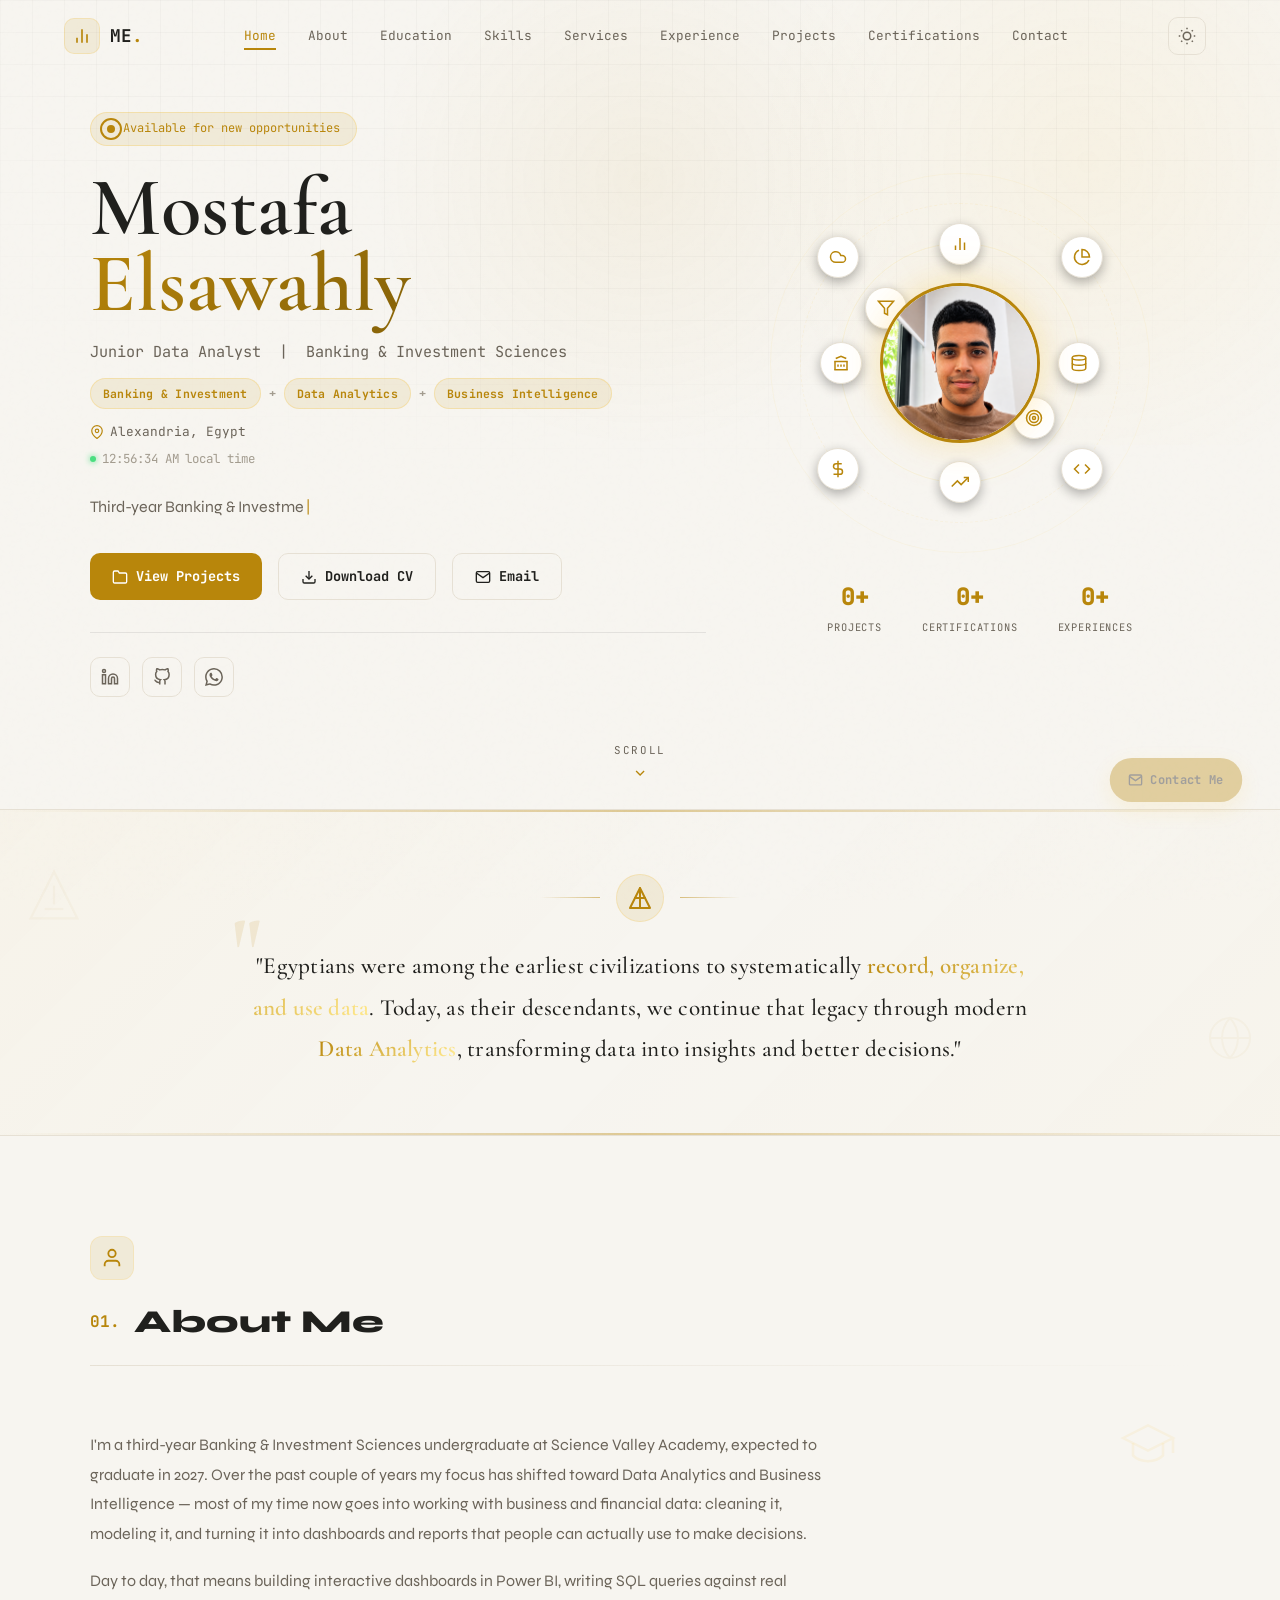
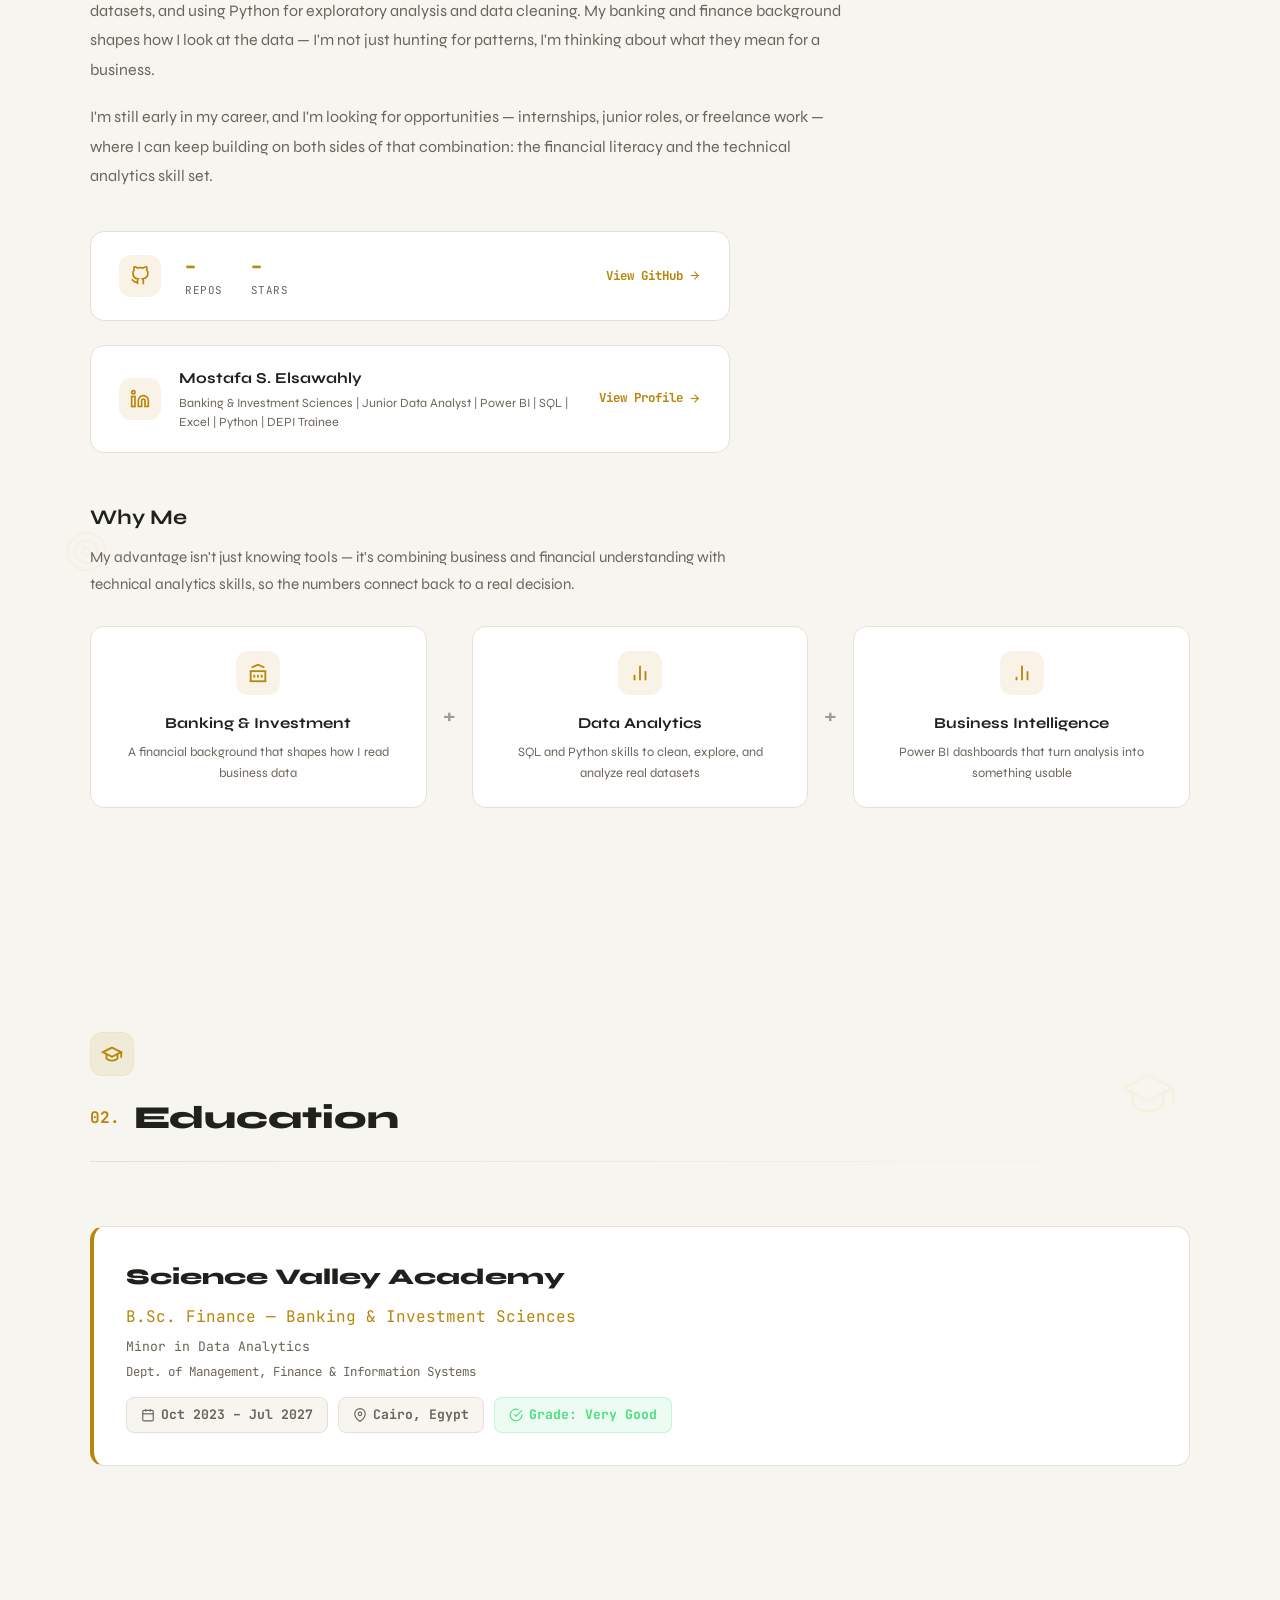
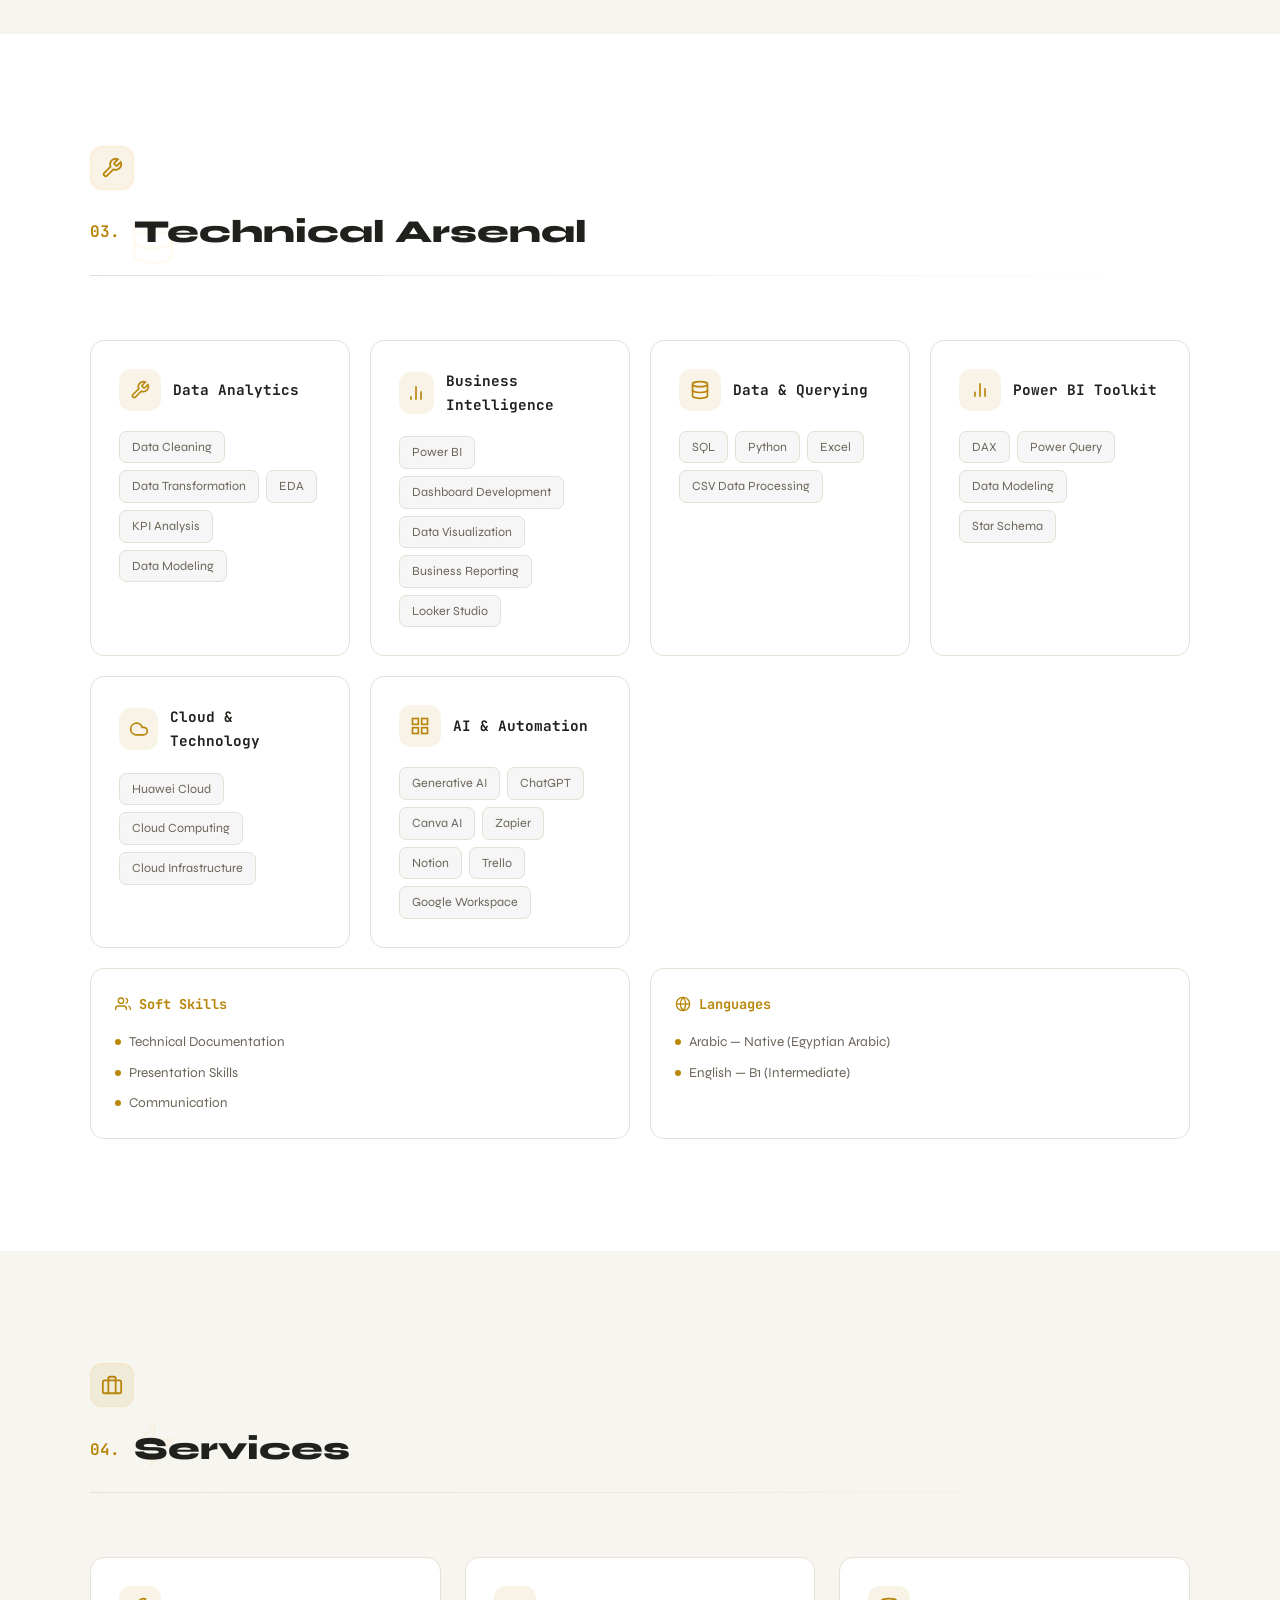
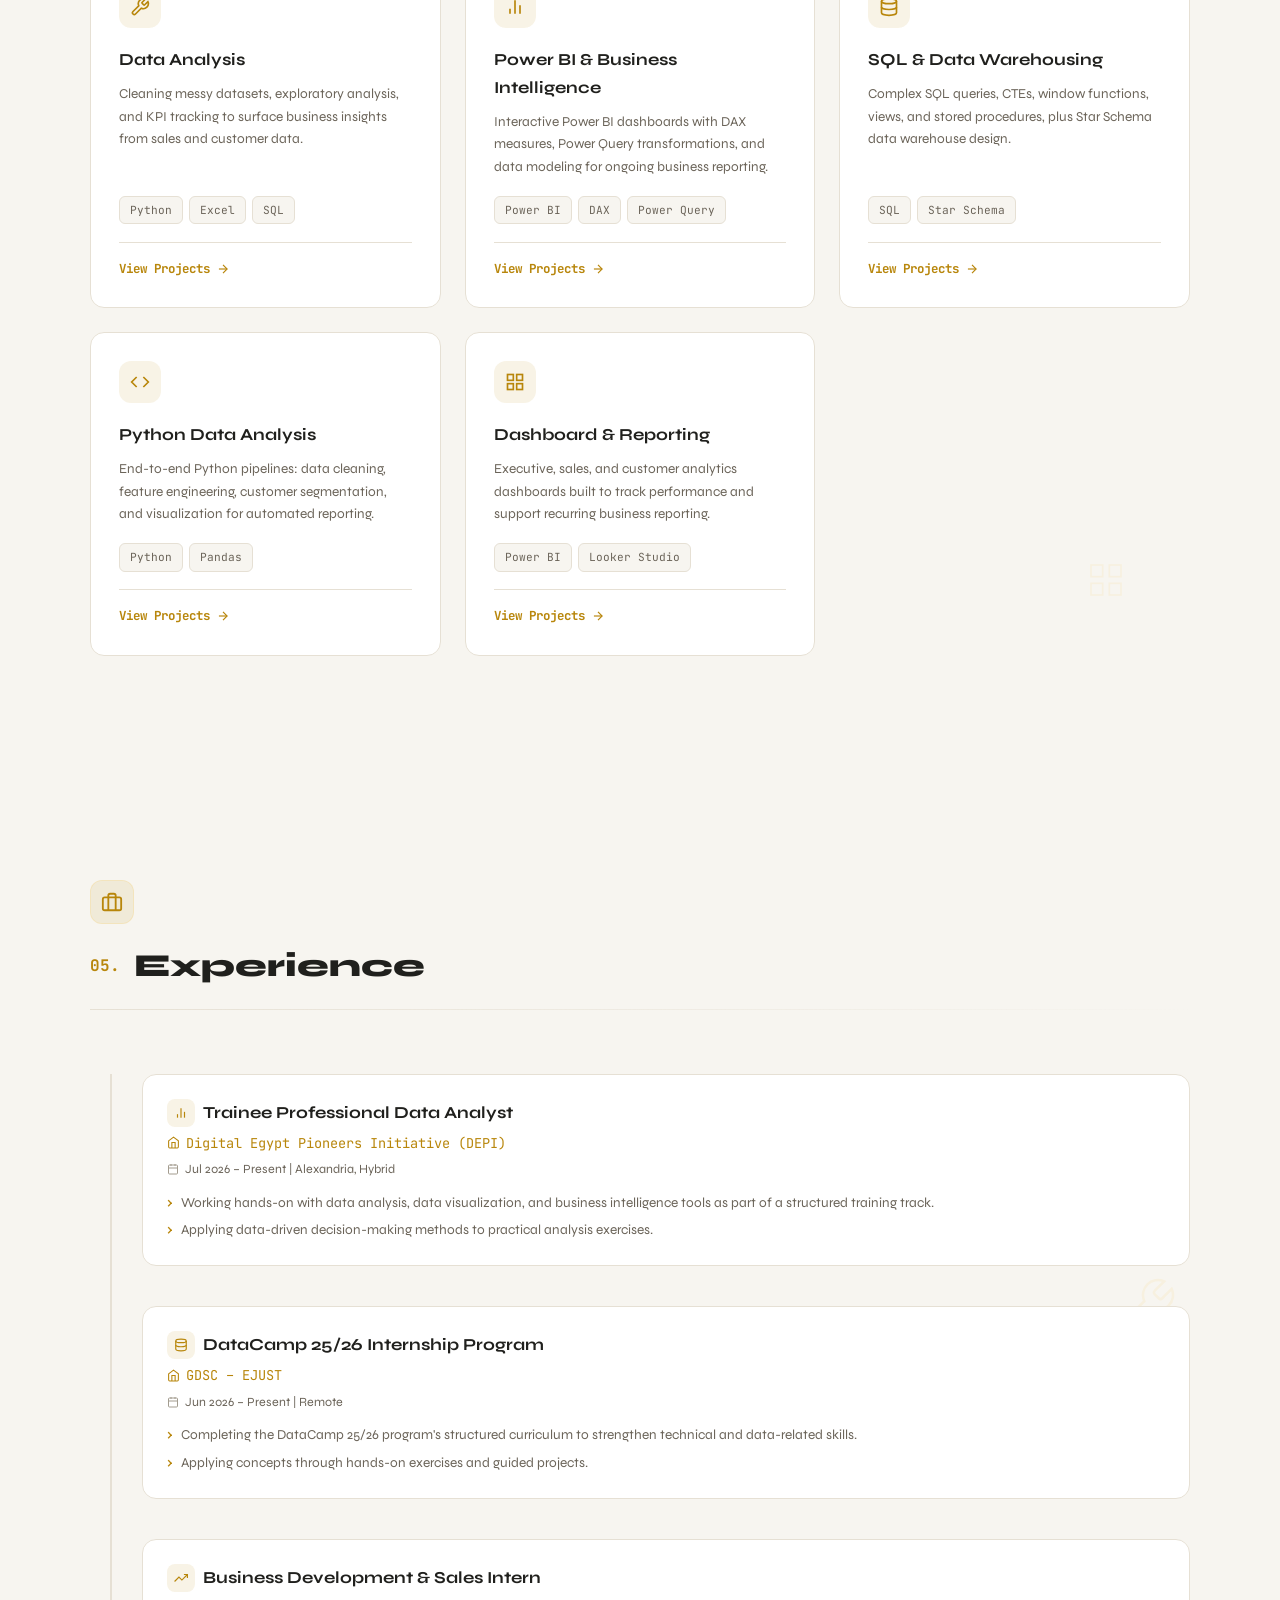
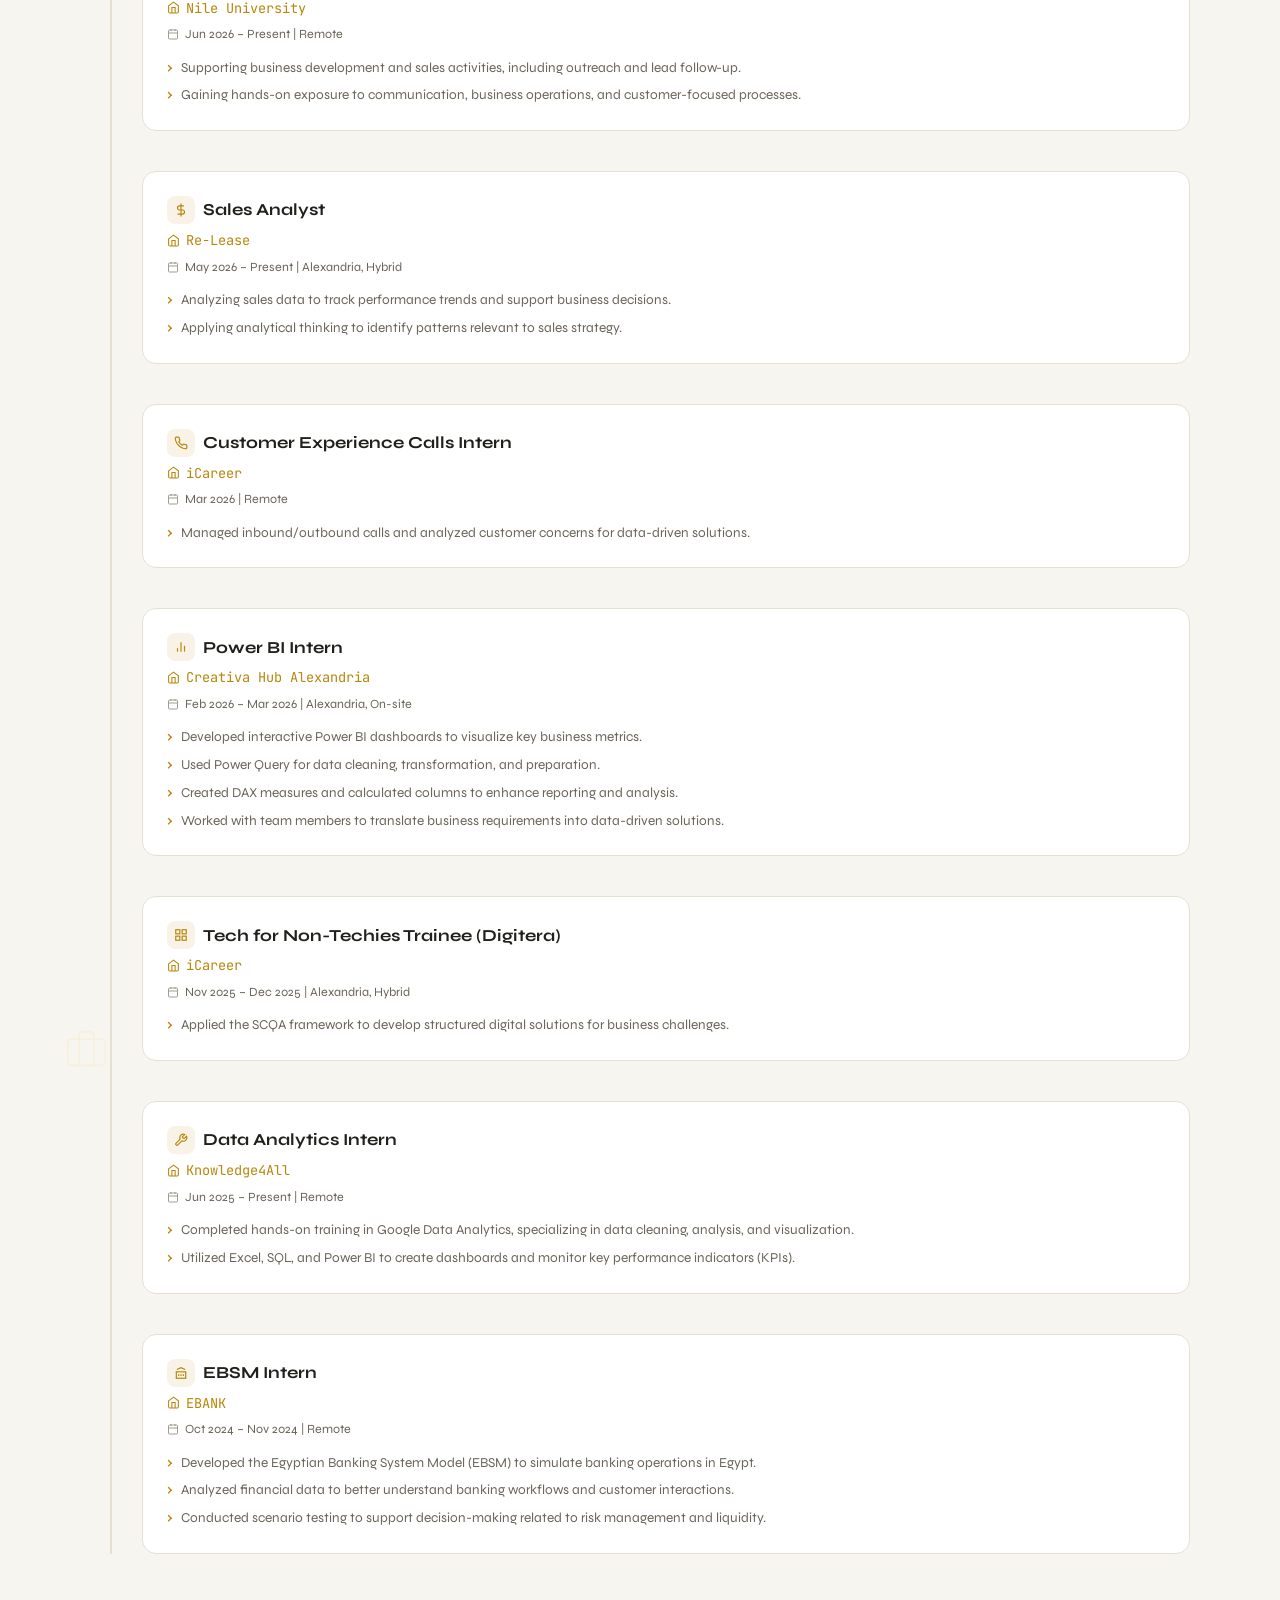
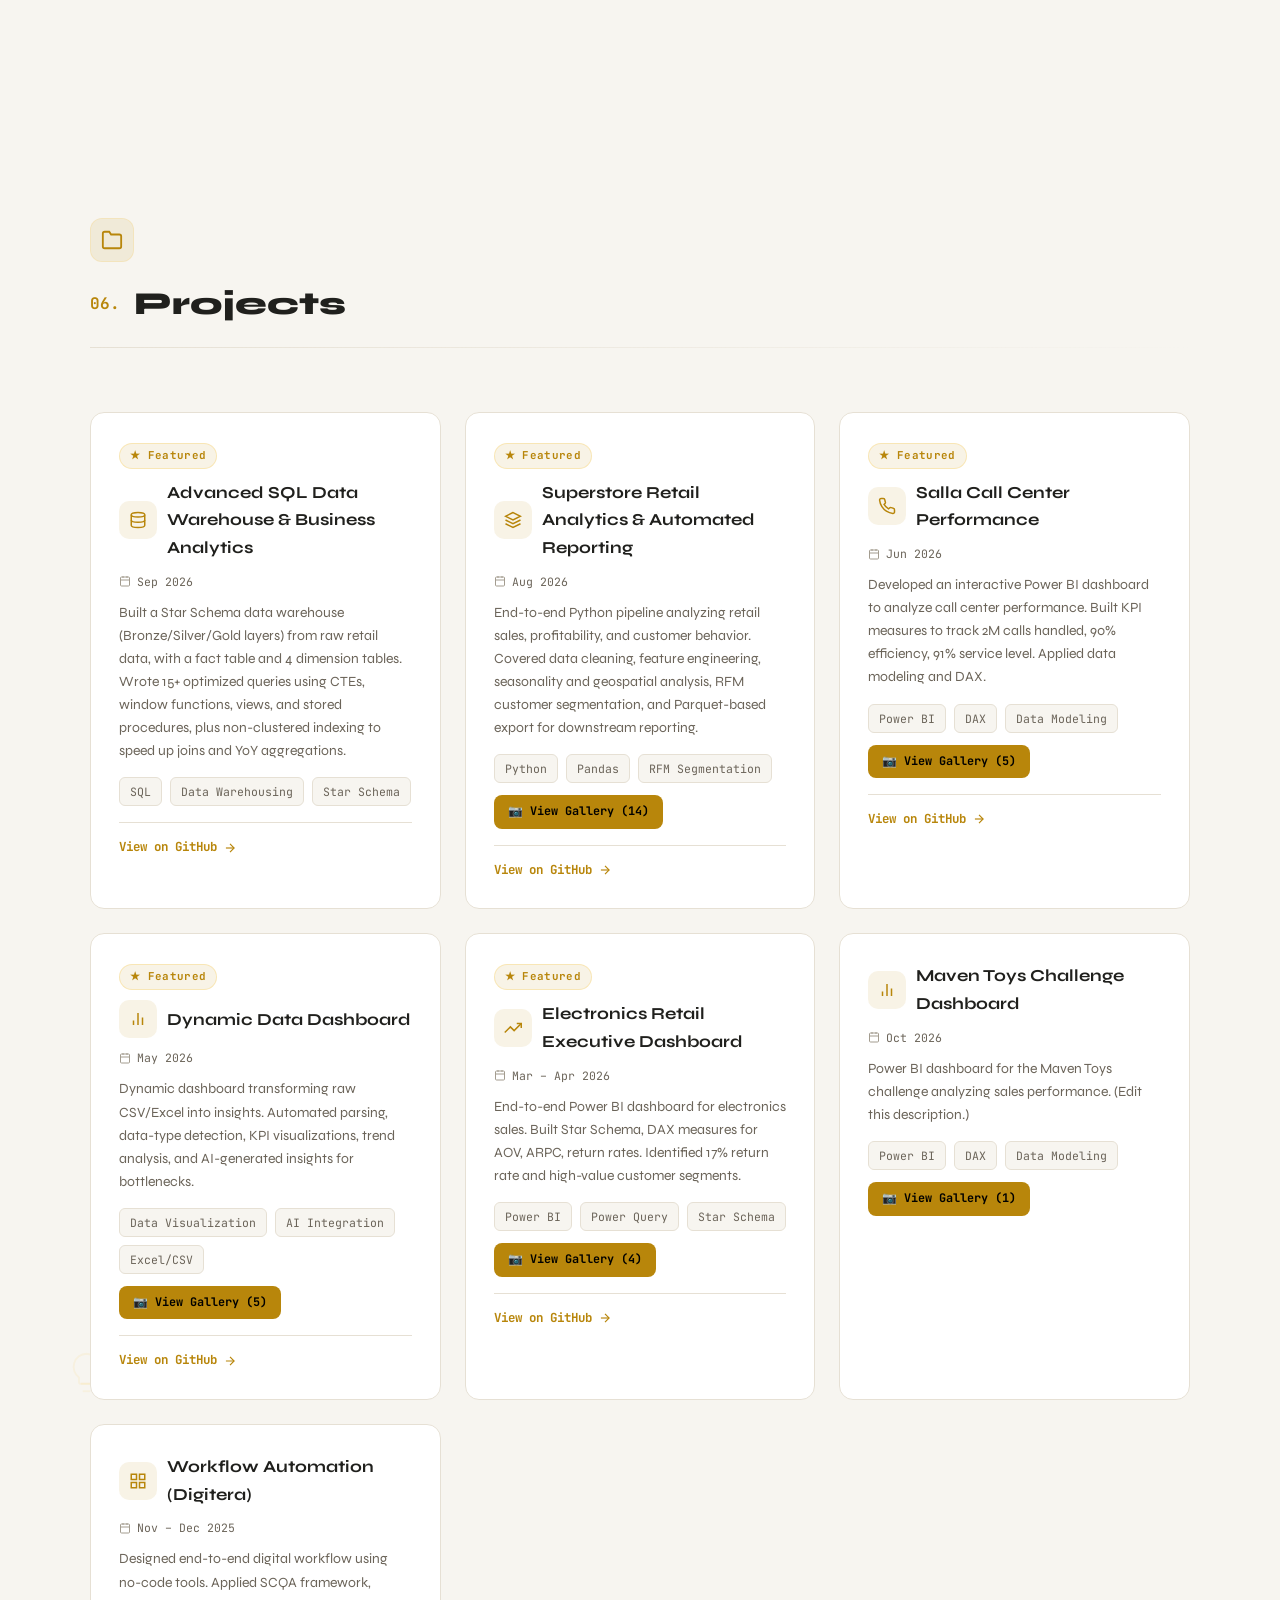
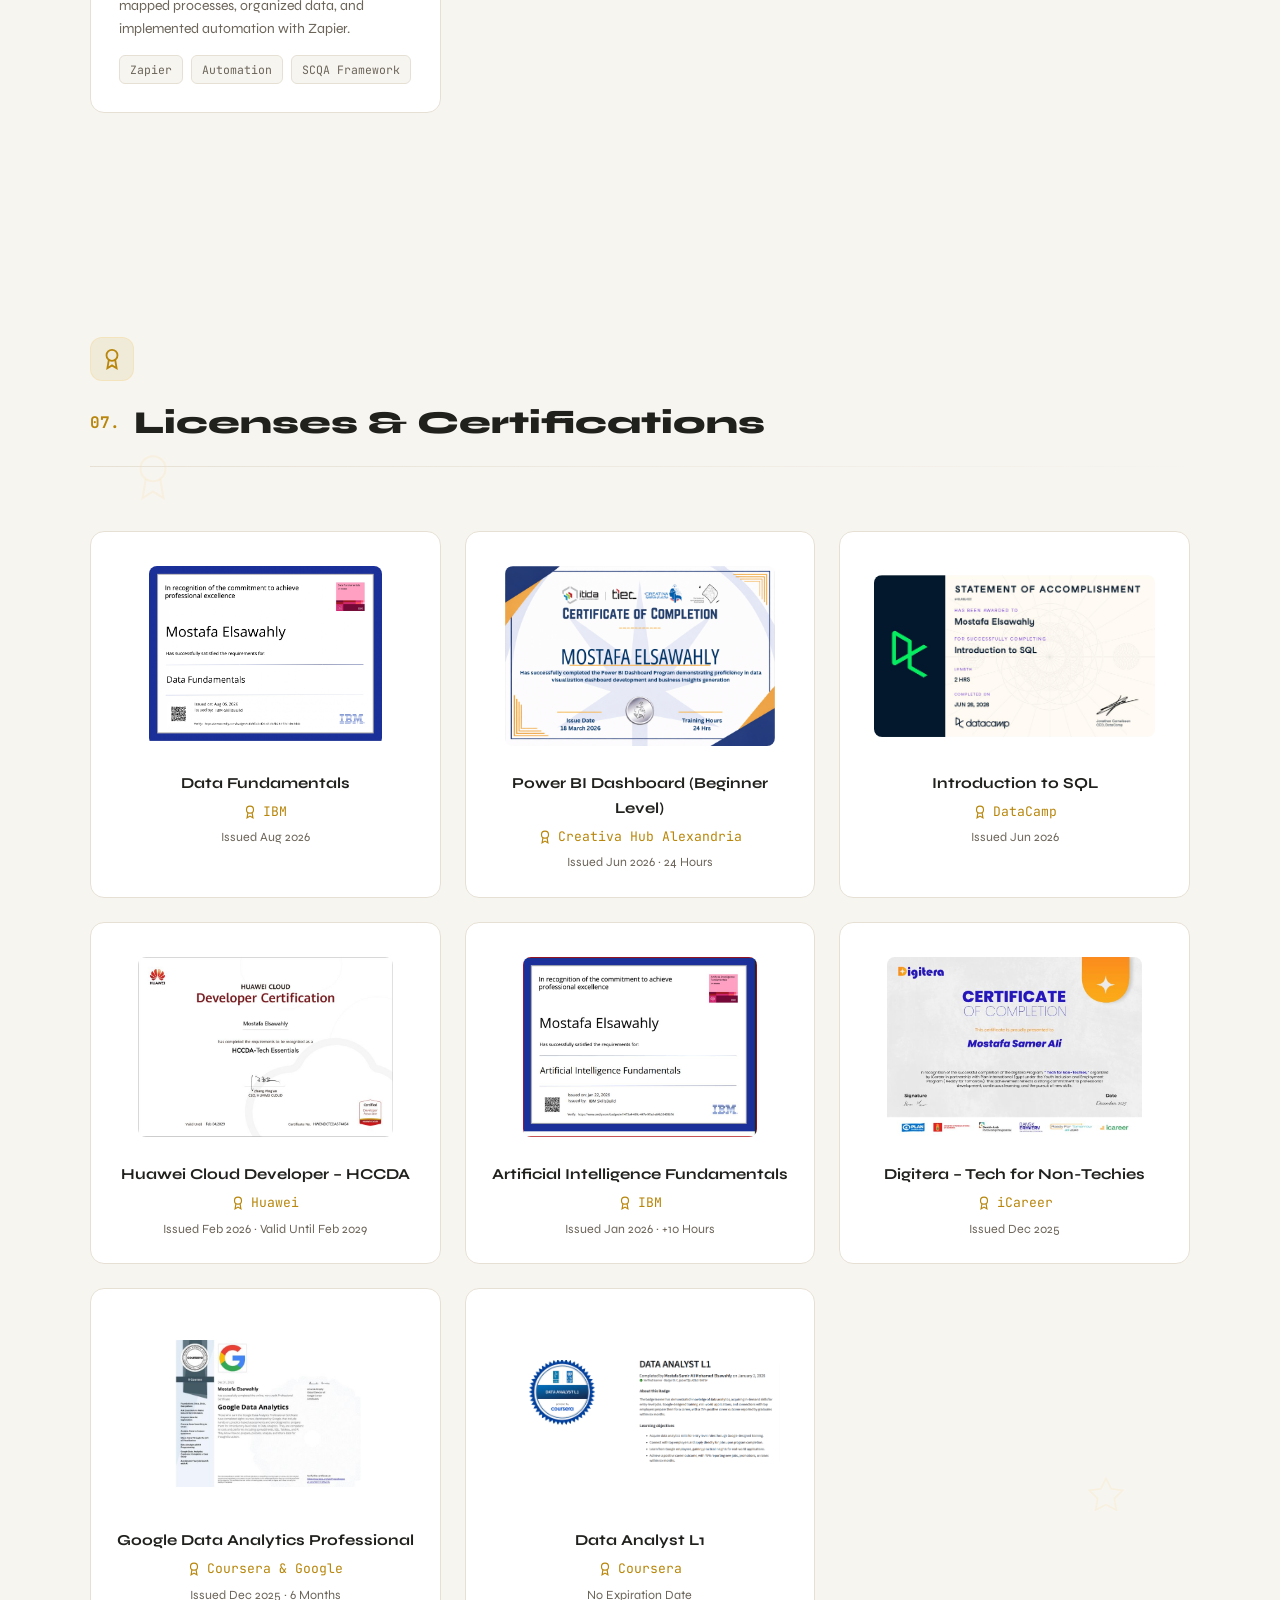
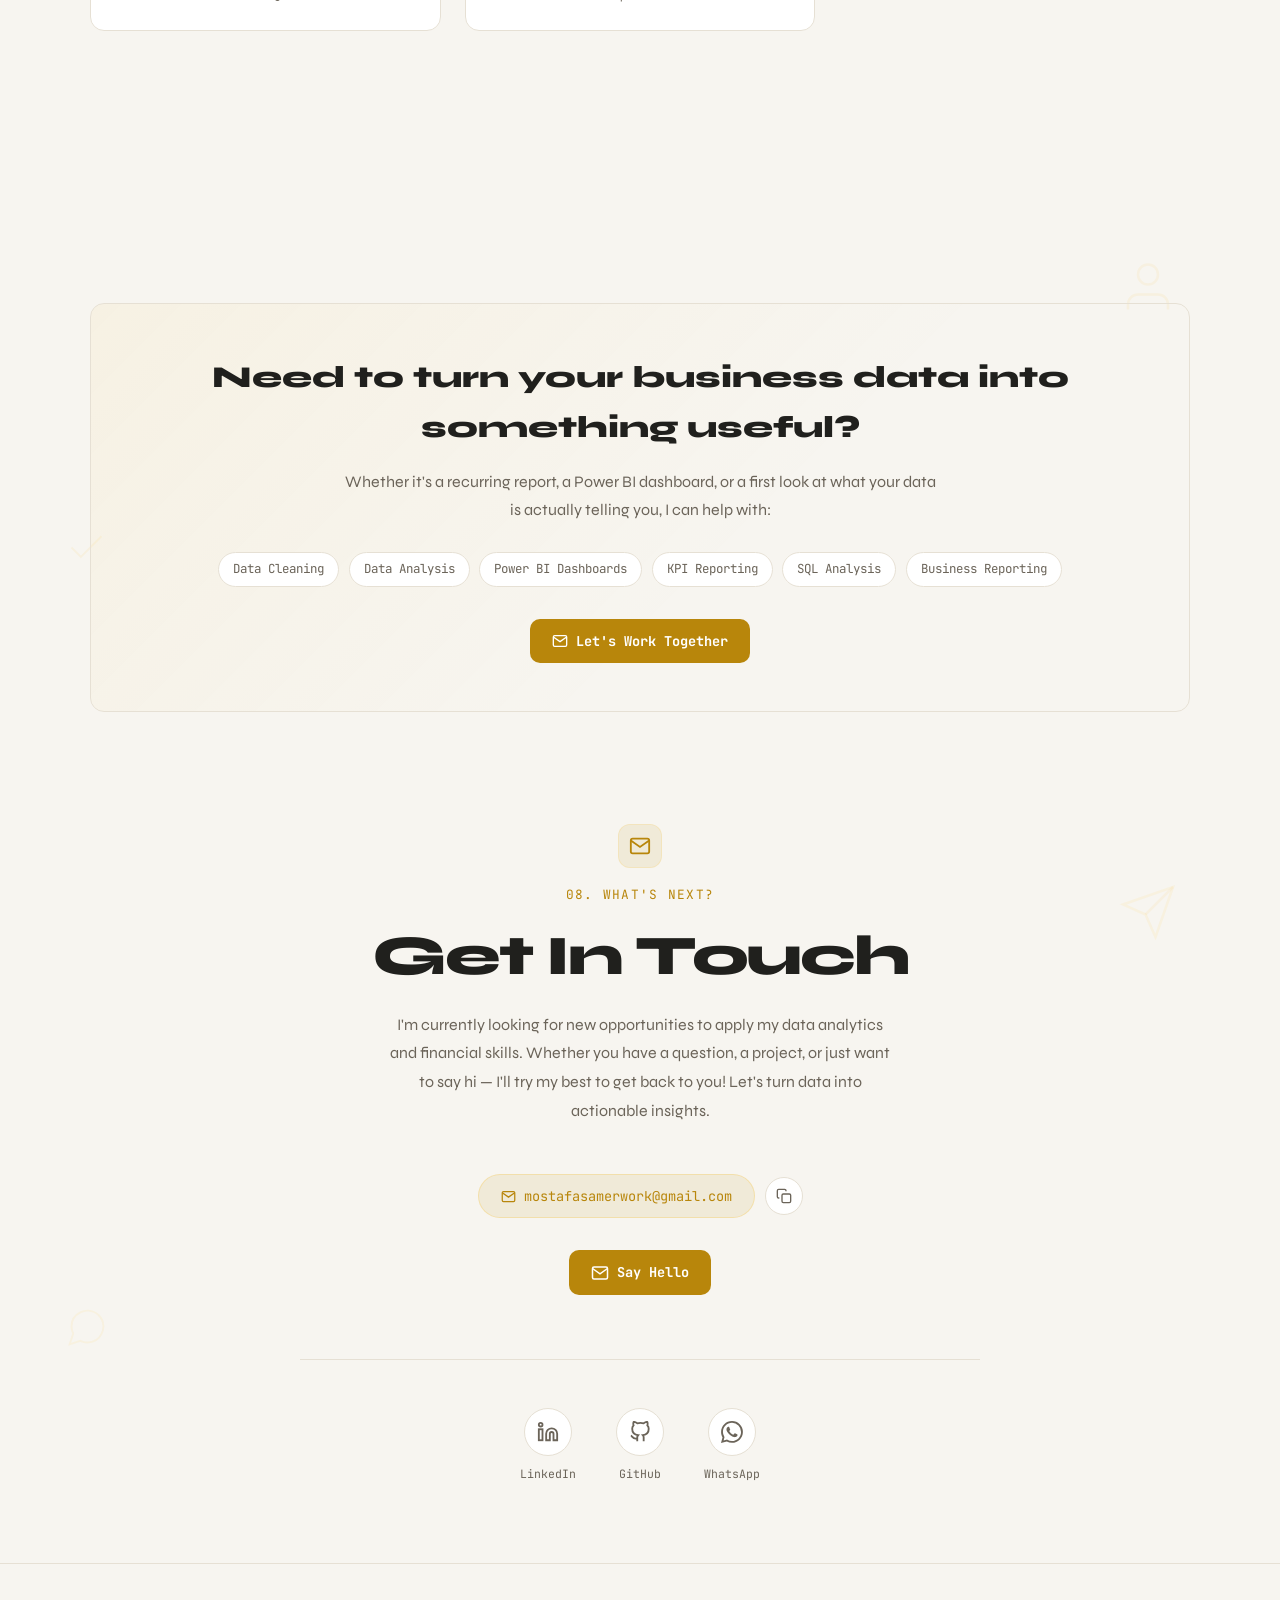
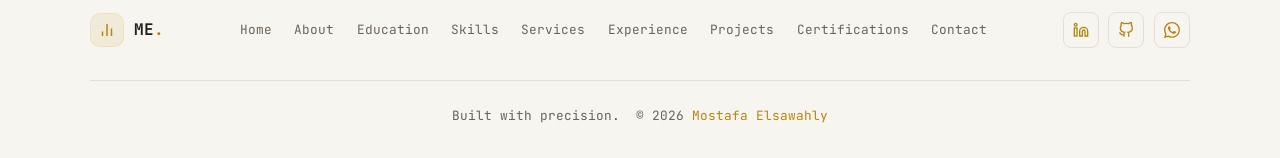
==== commit cedc3e7d: "Update index.html" ====
--- a/index.html
+++ b/index.html
@@ -431,6 +431,26 @@
     .project-cta svg{width:14px;height:14px;transition:transform .3s cubic-bezier(.23,1,.32,1)}
     .project-card:hover .project-cta svg{transform:translateX(4px)}
 
+    /* ═══ PROJECT GALLERY ═══ */
+    .gallery-btn{display:inline-flex;align-items:center;gap:6px;margin-top:12px;padding:7px 14px;border-radius:8px;background:var(--primary);color:#000;font-family:var(--font-mono);font-size:.74rem;font-weight:700;transition:transform .2s,box-shadow .2s}
+    .gallery-btn:hover{transform:translateY(-2px);box-shadow:0 6px 18px rgba(251,191,36,.3)}
+    .lb{position:fixed;inset:0;z-index:9000;background:rgba(0,0,0,.94);display:none;flex-direction:column;align-items:center;justify-content:center;padding:56px 70px 16px}
+    .lb.open{display:flex}
+    .lb-stage{margin:0;display:flex;flex-direction:column;align-items:center;gap:10px;max-width:100%;min-height:0;flex:1;justify-content:center}
+    .lb-stage img{max-width:100%;max-height:calc(100vh - 190px);object-fit:contain;border-radius:8px;background:#111;box-shadow:0 10px 50px rgba(0,0,0,.6);transition:opacity .2s}
+    .lb-stage img.loading{opacity:.3}
+    .lb-cap{font-family:var(--font-mono);font-size:.8rem;color:#cbd5e1;text-align:center}
+    .lb-btn{position:absolute;background:rgba(255,255,255,.08);border:1px solid rgba(255,255,255,.2);color:#fff;border-radius:50%;width:46px;height:46px;font-size:1.6rem;line-height:1;display:flex;align-items:center;justify-content:center;transition:all .2s}
+    .lb-btn:hover{background:var(--primary);color:#000;border-color:var(--primary)}
+    .lb-close{top:14px;right:18px}
+    .lb-prev{left:14px;top:50%;transform:translateY(-50%)}
+    .lb-next{right:14px;top:50%;transform:translateY(-50%)}
+    .lb-thumbs{display:flex;gap:8px;overflow-x:auto;max-width:100%;padding:12px 4px 4px}
+    .lb-thumbs img{height:56px;width:auto;border-radius:6px;opacity:.45;border:2px solid transparent;cursor:pointer;flex-shrink:0;transition:all .2s}
+    .lb-thumbs img:hover{opacity:.8}
+    .lb-thumbs img.active{opacity:1;border-color:var(--primary)}
+    @media(max-width:700px){.lb{padding:56px 10px 10px}.lb-prev,.lb-next{top:auto;bottom:90px;transform:none;width:40px;height:40px}.lb-stage img{max-height:calc(100vh - 230px)}}
+
     /* ═══ CERTIFICATIONS ═══ */
     .certs-grid{display:grid;grid-template-columns:repeat(auto-fit,minmax(280px,1fr));gap:1.5rem}
     .cert-card{background:var(--card);border:1px solid var(--border);border-radius:var(--radius);padding:1.5rem;text-align:center;transition:all .35s cubic-bezier(.23,1,.32,1)}
@@ -675,7 +695,7 @@
           </div>
           <!-- Stats under orbit -->
           <div class="orbit-stats">
-            <div class="orbit-stat"><div class="orbit-stat-num" data-count="6">0</div><div class="orbit-stat-label">Projects</div></div>
+            <div class="orbit-stat"><div class="orbit-stat-num" data-count="7">0</div><div class="orbit-stat-label">Projects</div></div>
             <div class="orbit-stat"><div class="orbit-stat-num" data-count="8">0</div><div class="orbit-stat-label">Certifications</div></div>
             <div class="orbit-stat"><div class="orbit-stat-num" data-count="9">0</div><div class="orbit-stat-label">Experiences</div></div>
           </div>
@@ -930,6 +950,7 @@
           <div class="project-date"><svg width="12" height="12" viewBox="0 0 24 24" fill="none" stroke="currentColor" stroke-width="2"><rect x="3" y="4" width="18" height="18" rx="2"/><line x1="16" y1="2" x2="16" y2="6"/><line x1="8" y1="2" x2="8" y2="6"/><line x1="3" y1="10" x2="21" y2="10"/></svg>Aug 2026</div>
           <p class="project-desc">End-to-end Python pipeline analyzing retail sales, profitability, and customer behavior. Covered data cleaning, feature engineering, seasonality and geospatial analysis, RFM customer segmentation, and Parquet-based export for downstream reporting.</p>
           <div class="project-tags"><span class="project-tag">Python</span><span class="project-tag">Pandas</span><span class="project-tag">RFM Segmentation</span></div>
+          <span class="gallery-btn" role="button" tabindex="0" data-gallery="retail">📷 View Gallery (14)</span>
           <div class="project-cta">View on GitHub <svg viewBox="0 0 24 24" fill="none" stroke="currentColor" stroke-width="2" aria-hidden="true"><line x1="5" y1="12" x2="19" y2="12"/><polyline points="12 5 19 12 12 19"/></svg></div>
         </a>
         <a href="https://github.com/mostafa-elsawahly/salla-call-center-performance" target="_blank" rel="noopener" class="project-card reveal-scale">
@@ -938,6 +959,7 @@
           <div class="project-date"><svg width="12" height="12" viewBox="0 0 24 24" fill="none" stroke="currentColor" stroke-width="2"><rect x="3" y="4" width="18" height="18" rx="2"/><line x1="16" y1="2" x2="16" y2="6"/><line x1="8" y1="2" x2="8" y2="6"/><line x1="3" y1="10" x2="21" y2="10"/></svg>Jun 2026</div>
           <p class="project-desc">Developed an interactive Power BI dashboard to analyze call center performance. Built KPI measures to track 2M calls handled, 90% efficiency, 91% service level. Applied data modeling and DAX.</p>
           <div class="project-tags"><span class="project-tag">Power BI</span><span class="project-tag">DAX</span><span class="project-tag">Data Modeling</span></div>
+          <span class="gallery-btn" role="button" tabindex="0" data-gallery="salla">📷 View Gallery (5)</span>
           <div class="project-cta">View on GitHub <svg viewBox="0 0 24 24" fill="none" stroke="currentColor" stroke-width="2" aria-hidden="true"><line x1="5" y1="12" x2="19" y2="12"/><polyline points="12 5 19 12 12 19"/></svg></div>
         </a>
         <a href="https://github.com/mostafa-elsawahly/Dynamic-Dashboard/blob/main/Dynamic%20Dashboard.html" target="_blank" rel="noopener" class="project-card reveal-scale">
@@ -946,6 +968,7 @@
           <div class="project-date"><svg width="12" height="12" viewBox="0 0 24 24" fill="none" stroke="currentColor" stroke-width="2"><rect x="3" y="4" width="18" height="18" rx="2"/><line x1="16" y1="2" x2="16" y2="6"/><line x1="8" y1="2" x2="8" y2="6"/><line x1="3" y1="10" x2="21" y2="10"/></svg>May 2026</div>
           <p class="project-desc">Dynamic dashboard transforming raw CSV/Excel into insights. Automated parsing, data-type detection, KPI visualizations, trend analysis, and AI-generated insights for bottlenecks.</p>
           <div class="project-tags"><span class="project-tag">Data Visualization</span><span class="project-tag">AI Integration</span><span class="project-tag">Excel/CSV</span></div>
+          <span class="gallery-btn" role="button" tabindex="0" data-gallery="dynamic">📷 View Gallery (5)</span>
           <div class="project-cta">View on GitHub <svg viewBox="0 0 24 24" fill="none" stroke="currentColor" stroke-width="2" aria-hidden="true"><line x1="5" y1="12" x2="19" y2="12"/><polyline points="12 5 19 12 12 19"/></svg></div>
         </a>
         <a href="https://github.com/mostafa-elsawahly/-Electronics-Retail-Executive-Dashboard" target="_blank" rel="noopener" class="project-card reveal-scale">
@@ -954,8 +977,16 @@
           <div class="project-date"><svg width="12" height="12" viewBox="0 0 24 24" fill="none" stroke="currentColor" stroke-width="2"><rect x="3" y="4" width="18" height="18" rx="2"/><line x1="16" y1="2" x2="16" y2="6"/><line x1="8" y1="2" x2="8" y2="6"/><line x1="3" y1="10" x2="21" y2="10"/></svg>Mar – Apr 2026</div>
           <p class="project-desc">End-to-end Power BI dashboard for electronics sales. Built Star Schema, DAX measures for AOV, ARPC, return rates. Identified 17% return rate and high-value customer segments.</p>
           <div class="project-tags"><span class="project-tag">Power BI</span><span class="project-tag">Power Query</span><span class="project-tag">Star Schema</span></div>
+          <span class="gallery-btn" role="button" tabindex="0" data-gallery="electronics">📷 View Gallery (4)</span>
           <div class="project-cta">View on GitHub <svg viewBox="0 0 24 24" fill="none" stroke="currentColor" stroke-width="2" aria-hidden="true"><line x1="5" y1="12" x2="19" y2="12"/><polyline points="12 5 19 12 12 19"/></svg></div>
         </a>
+        <div class="project-card reveal-scale">
+          <div class="project-top"><div class="project-icon"><svg viewBox="0 0 24 24" fill="none" stroke="currentColor" stroke-width="2"><line x1="18" y1="20" x2="18" y2="10"/><line x1="12" y1="20" x2="12" y2="4"/><line x1="6" y1="20" x2="6" y2="14"/></svg></div><h3 class="project-title">Maven Toys Challenge Dashboard</h3></div>
+          <div class="project-date"><svg width="12" height="12" viewBox="0 0 24 24" fill="none" stroke="currentColor" stroke-width="2"><rect x="3" y="4" width="18" height="18" rx="2"/><line x1="16" y1="2" x2="16" y2="6"/><line x1="8" y1="2" x2="8" y2="6"/><line x1="3" y1="10" x2="21" y2="10"/></svg>Oct 2026</div>
+          <p class="project-desc">Power BI dashboard for the Maven Toys challenge analyzing sales performance. (Edit this description.)</p>
+          <div class="project-tags"><span class="project-tag">Power BI</span><span class="project-tag">DAX</span><span class="project-tag">Data Modeling</span></div>
+          <span class="gallery-btn" role="button" tabindex="0" data-gallery="maven">📷 View Gallery (1)</span>
+        </div>
         <div class="project-card reveal-scale">
           <div class="project-top"><div class="project-icon"><svg viewBox="0 0 24 24" fill="none" stroke="currentColor" stroke-width="2"><rect x="3" y="3" width="7" height="7"/><rect x="14" y="3" width="7" height="7"/><rect x="14" y="14" width="7" height="7"/><rect x="3" y="14" width="7" height="7"/></svg></div><h3 class="project-title">Workflow Automation (Digitera)</h3></div>
           <div class="project-date"><svg width="12" height="12" viewBox="0 0 24 24" fill="none" stroke="currentColor" stroke-width="2"><rect x="3" y="4" width="18" height="18" rx="2"/><line x1="16" y1="2" x2="16" y2="6"/><line x1="8" y1="2" x2="8" y2="6"/><line x1="3" y1="10" x2="21" y2="10"/></svg>Nov – Dec 2025</div>
@@ -1068,6 +1099,16 @@
       </div>
     </div>
   </footer>
+  <div class="lb" id="lightbox" role="dialog" aria-modal="true" aria-label="Project gallery">
+    <button class="lb-btn lb-close" id="lbClose" aria-label="Close">×</button>
+    <button class="lb-btn lb-prev" id="lbPrev" aria-label="Previous">‹</button>
+    <figure class="lb-stage">
+      <img id="lbImg" alt="">
+      <figcaption class="lb-cap" id="lbCap"></figcaption>
+    </figure>
+    <button class="lb-btn lb-next" id="lbNext" aria-label="Next">›</button>
+    <div class="lb-thumbs" id="lbThumbs"></div>
+  </div>
   <button id="back-top" onclick="window.scrollTo({top:0,behavior:'smooth'})" aria-label="Back to top"><svg viewBox="0 0 24 24" fill="none" stroke="currentColor" stroke-width="2.5" width="20" height="20" aria-hidden="true"><polyline points="18 15 12 9 6 15"/></svg></button>
   <a href="#contact" class="sticky-contact-btn" id="stickyContact" onclick="event.preventDefault();navScrollTo('#contact')" aria-label="Contact me">
     <svg viewBox="0 0 24 24" fill="none" stroke="currentColor" stroke-width="2.3" aria-hidden="true"><path d="M4 4h16c1.1 0 2 .9 2 2v12c0 1.1-.9 2-2 2H4c-1.1 0-2-.9-2-2V6c0-1.1.9-2 2-2z"/><polyline points="22,6 12,13 2,6"/></svg>
@@ -1334,6 +1375,75 @@
         orbitPhoto.style.transform='translate(-50%, -50%)';
       });
     }
+  
+    /* Project galleries */
+    (function(){
+      var BASE='project pic/';
+      function shots(folder,names){return names.map(function(n){return BASE+folder+'/'+n})}
+      function ss(d,t){return 'Screenshot '+d+' '+t+'.png'}
+      var G={
+        dynamic:{title:'Dynamic Data Dashboard',imgs:shots('Dynamic Dashboard',[
+          '1780144181933.jfif','1780144183138.jfif','1780144183424.jfif','1780144183560.jfif','1780144183711.jfif'])},
+        electronics:{title:'Electronics Store Performance & Customer Insights',imgs:shots('Electronics Store Performance & Customer Insights',[
+          ss('2026-10-27','150718'),ss('2026-10-27','150726'),ss('2026-10-27','150755'),ss('2026-10-27','150803')])},
+        maven:{title:'Maven Toys Challenge Dashboard',imgs:shots('Maven Toys Challenge Dashboard',[
+          ss('2026-10-26','153818')])},
+        retail:{title:'Retail Analytics & Automated Reporting',imgs:shots('Retail Analytics & Automated Reporting',
+          ['133928','133932','133939','133946','134026','134042','134059','134125','134141','134157','134256','134313','134341','134355']
+          .map(function(t){return ss('2026-10-29',t)}))},
+        salla:{title:'Salla Call Center Performance',imgs:shots('sall call center',[
+          ss('2026-10-26','154121'),ss('2026-10-26','154133'),ss('2026-10-26','154142'),ss('2026-10-26','154155'),ss('2026-10-26','154207')])}
+      };
+      function url(p){return p.split('/').map(encodeURIComponent).join('/')}
+
+      var lb=document.getElementById('lightbox'),img=document.getElementById('lbImg'),cap=document.getElementById('lbCap'),
+          thumbs=document.getElementById('lbThumbs'),cur=null,idx=0,touchX=null;
+
+      function show(i){
+        var g=G[cur];idx=(i+g.imgs.length)%g.imgs.length;
+        img.classList.add('loading');
+        img.onload=function(){img.classList.remove('loading')};
+        img.src=url(g.imgs[idx]);img.alt=g.title+' – '+(idx+1);
+        cap.textContent=g.title+'  ·  '+(idx+1)+' / '+g.imgs.length;
+        Array.prototype.forEach.call(thumbs.children,function(t,k){
+          t.classList.toggle('active',k===idx);
+          if(k===idx)t.scrollIntoView({inline:'center',block:'nearest',behavior:'smooth'});
+        });
+        [idx+1,idx-1].forEach(function(n){var p=new Image();p.src=url(g.imgs[(n+g.imgs.length)%g.imgs.length])});
+        var multi=g.imgs.length>1;
+        document.getElementById('lbPrev').style.display=document.getElementById('lbNext').style.display=multi?'flex':'none';
+        thumbs.style.display=multi?'flex':'none';
+      }
+      function open(key,i){
+        cur=key;thumbs.innerHTML='';
+        G[key].imgs.forEach(function(p,k){
+          var t=document.createElement('img');t.src=url(p);t.loading='lazy';t.alt='';
+          t.addEventListener('click',function(){show(k)});thumbs.appendChild(t);
+        });
+        lb.classList.add('open');document.body.style.overflow='hidden';show(i||0);
+      }
+      function close(){lb.classList.remove('open');document.body.style.overflow='';img.removeAttribute('src')}
+
+      document.addEventListener('click',function(e){
+        var b=e.target.closest('[data-gallery]');
+        if(b){e.preventDefault();e.stopPropagation();open(b.getAttribute('data-gallery'),0)}
+      });
+      document.getElementById('lbClose').onclick=close;
+      document.getElementById('lbPrev').onclick=function(){show(idx-1)};
+      document.getElementById('lbNext').onclick=function(){show(idx+1)};
+      lb.addEventListener('click',function(e){if(e.target===lb)close()});
+      document.addEventListener('keydown',function(e){
+        if(!lb.classList.contains('open'))return;
+        if(e.key==='Escape')close();
+        else if(e.key==='ArrowRight')show(idx+1);
+        else if(e.key==='ArrowLeft')show(idx-1);
+      });
+      lb.addEventListener('touchstart',function(e){touchX=e.touches[0].clientX},{passive:true});
+      lb.addEventListener('touchend',function(e){
+        if(touchX===null)return;var dx=e.changedTouches[0].clientX-touchX;
+        if(Math.abs(dx)>50)show(dx<0?idx+1:idx-1);touchX=null;
+      });
+    })();
   </script>
 </body>
 </html>
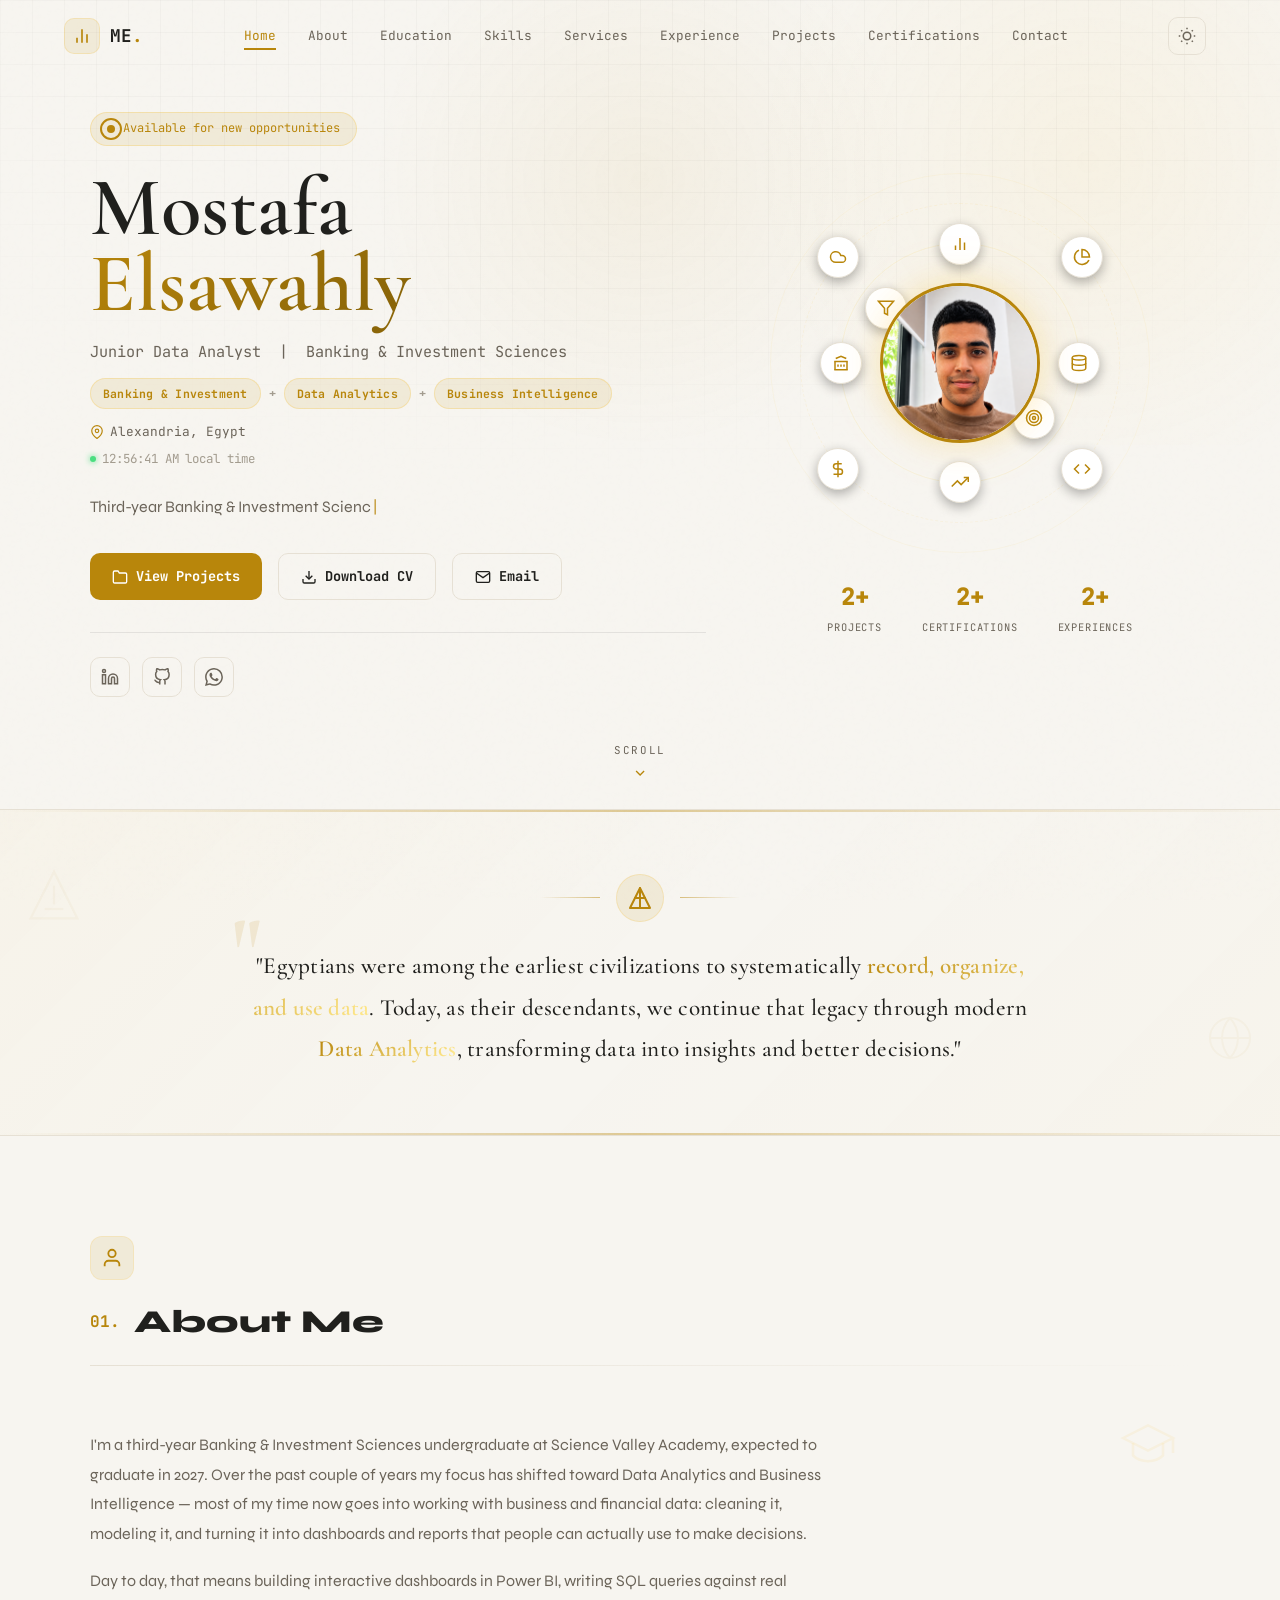
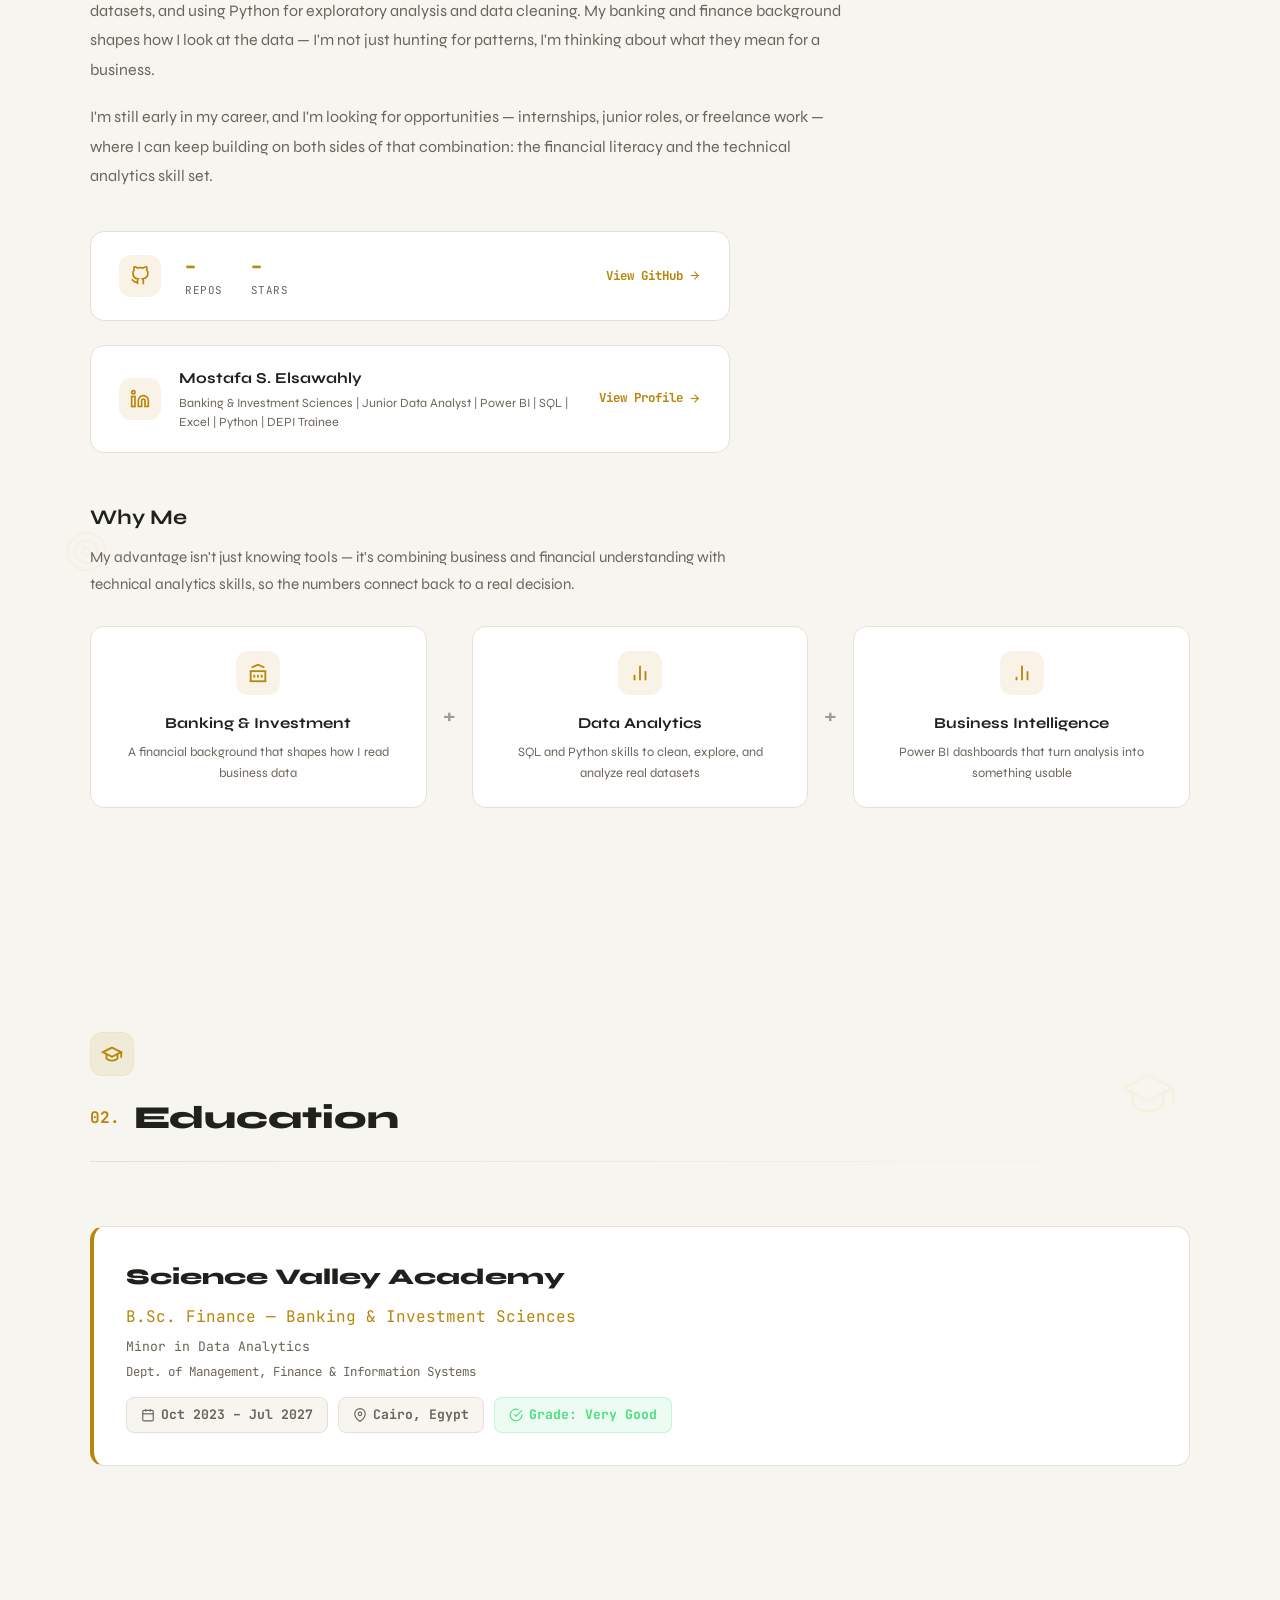
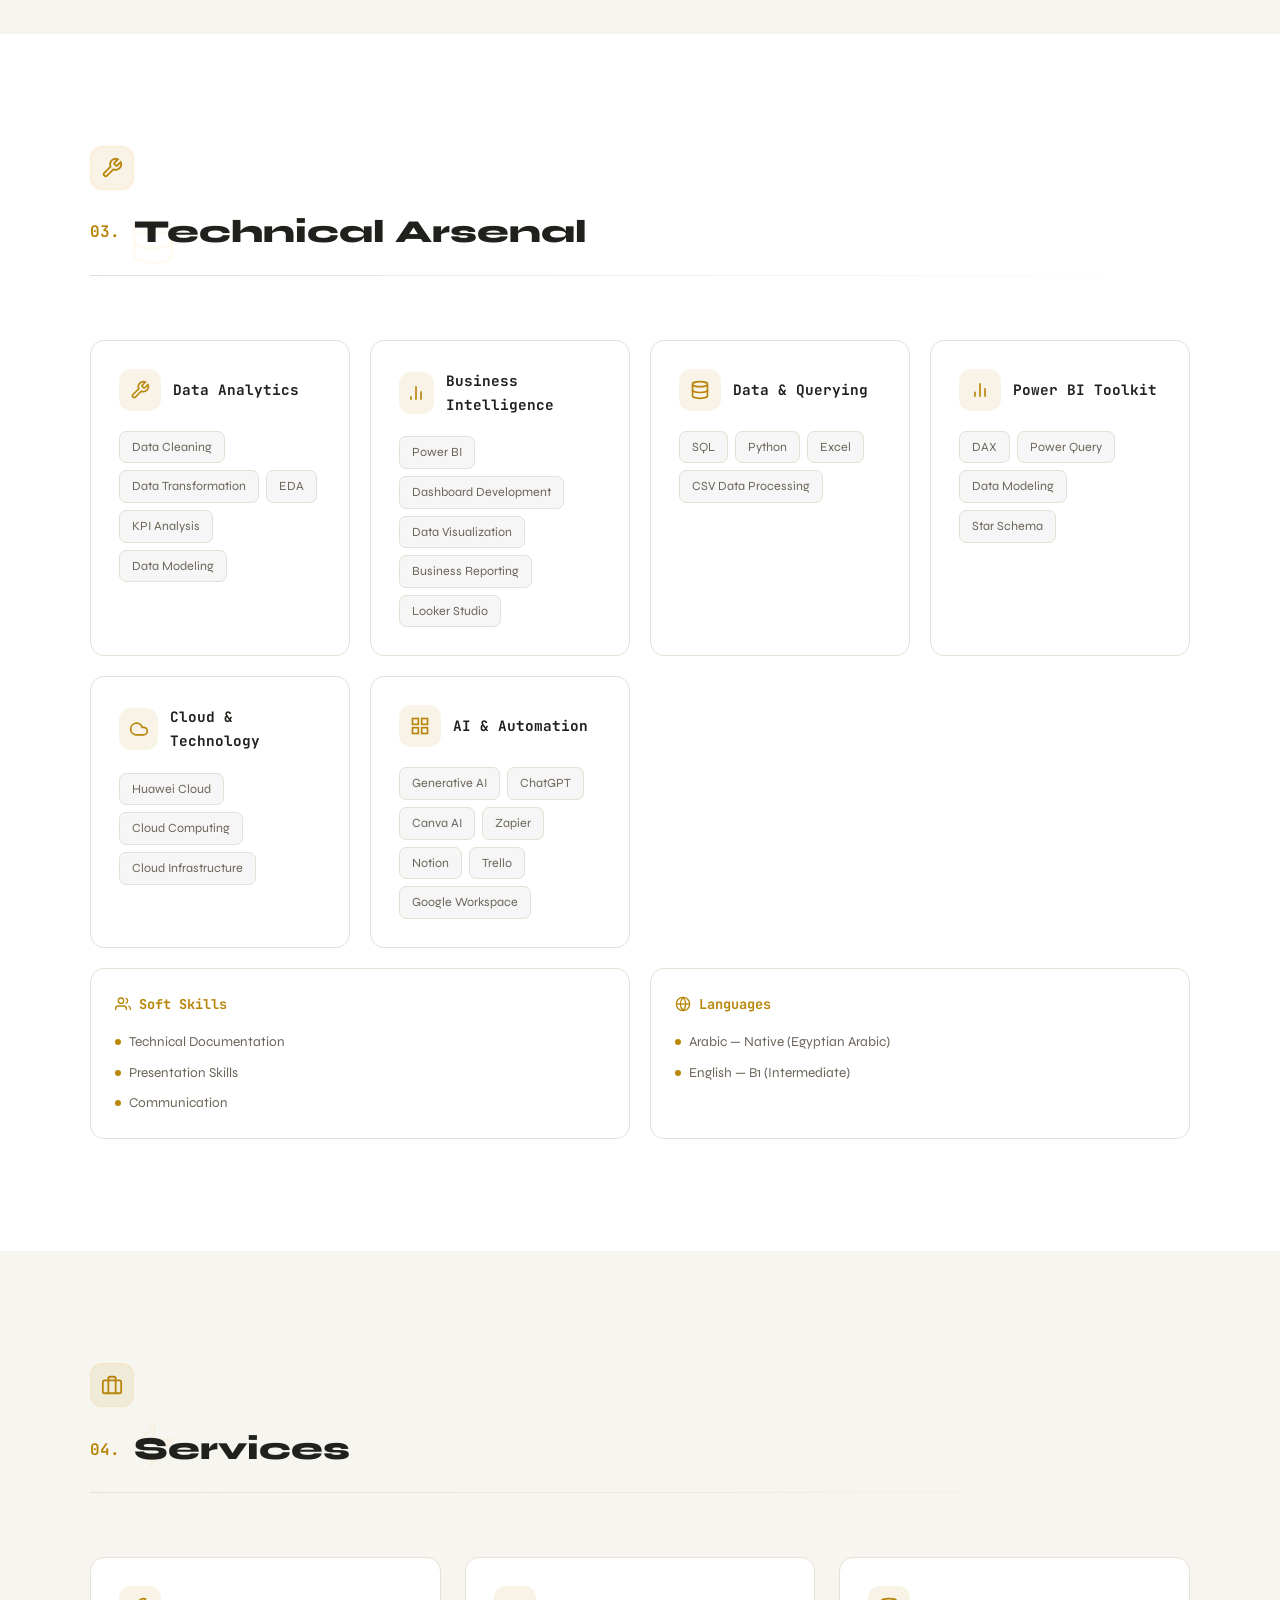
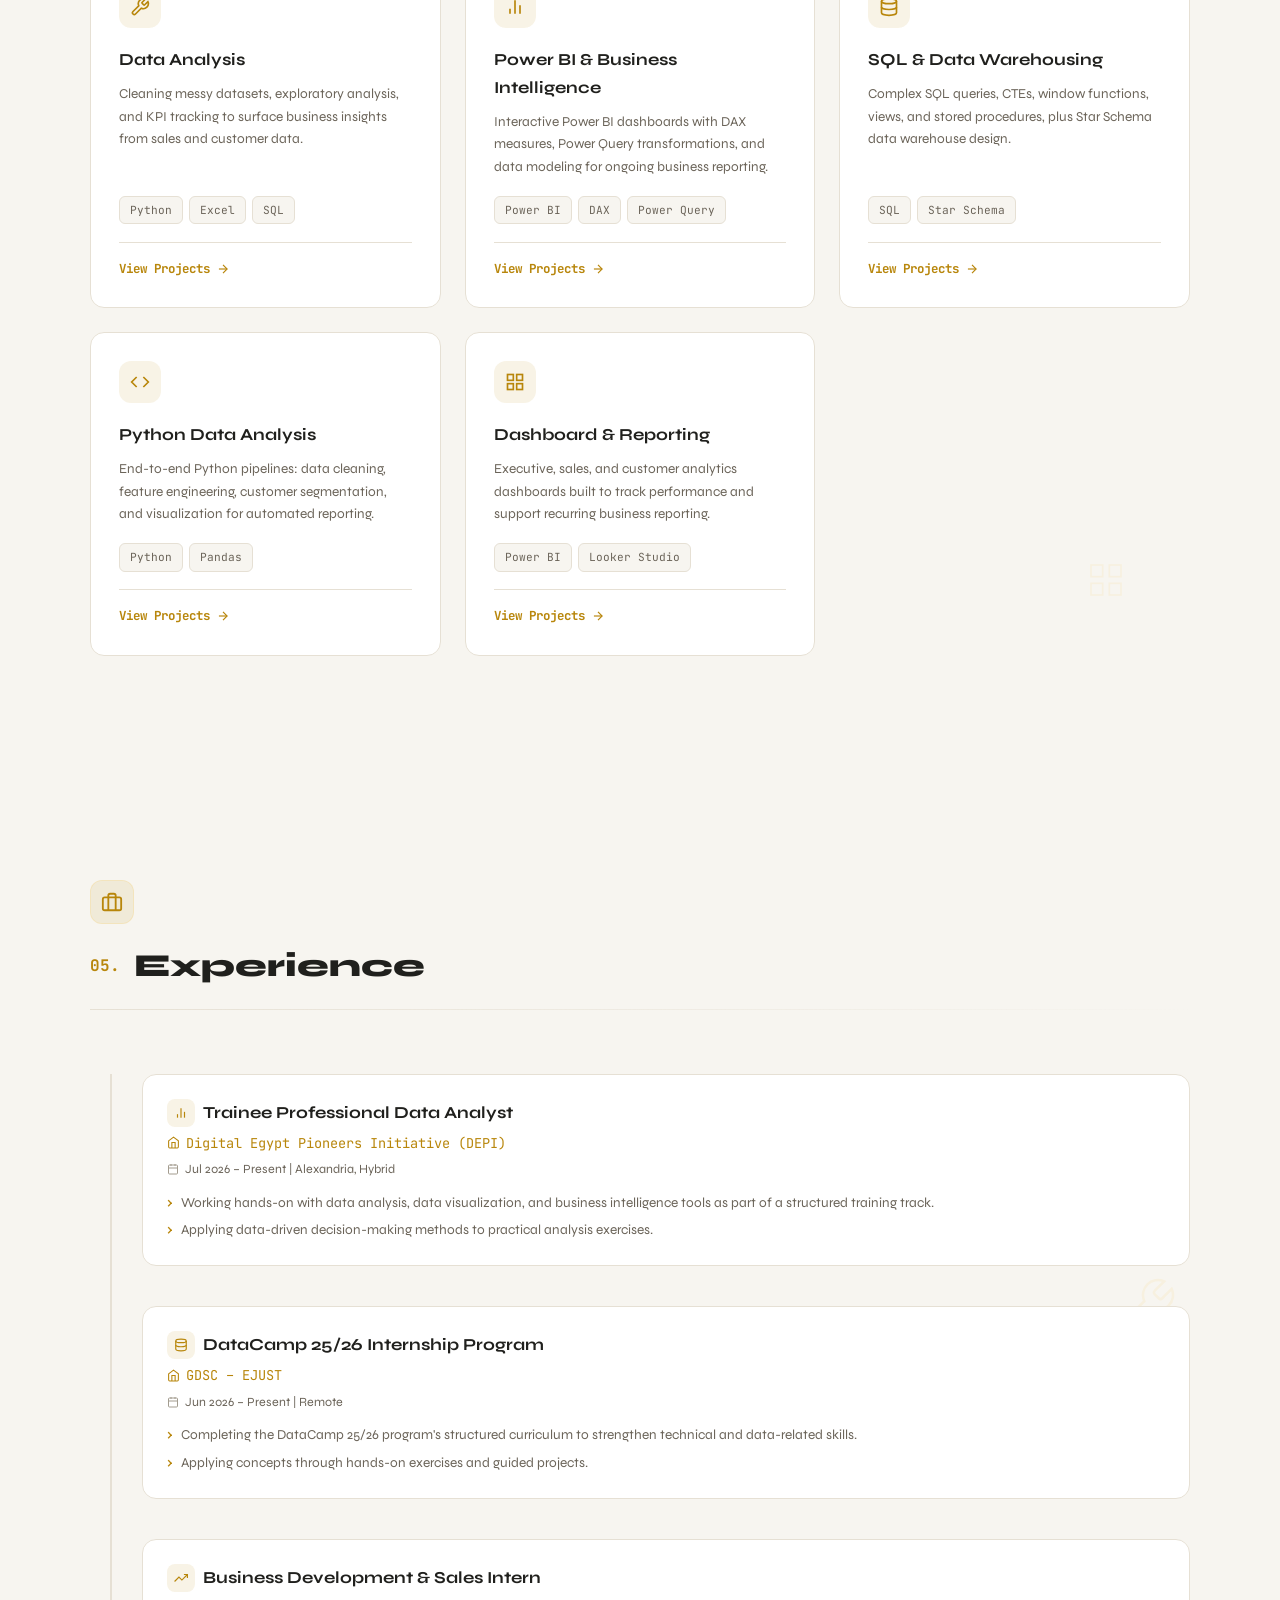
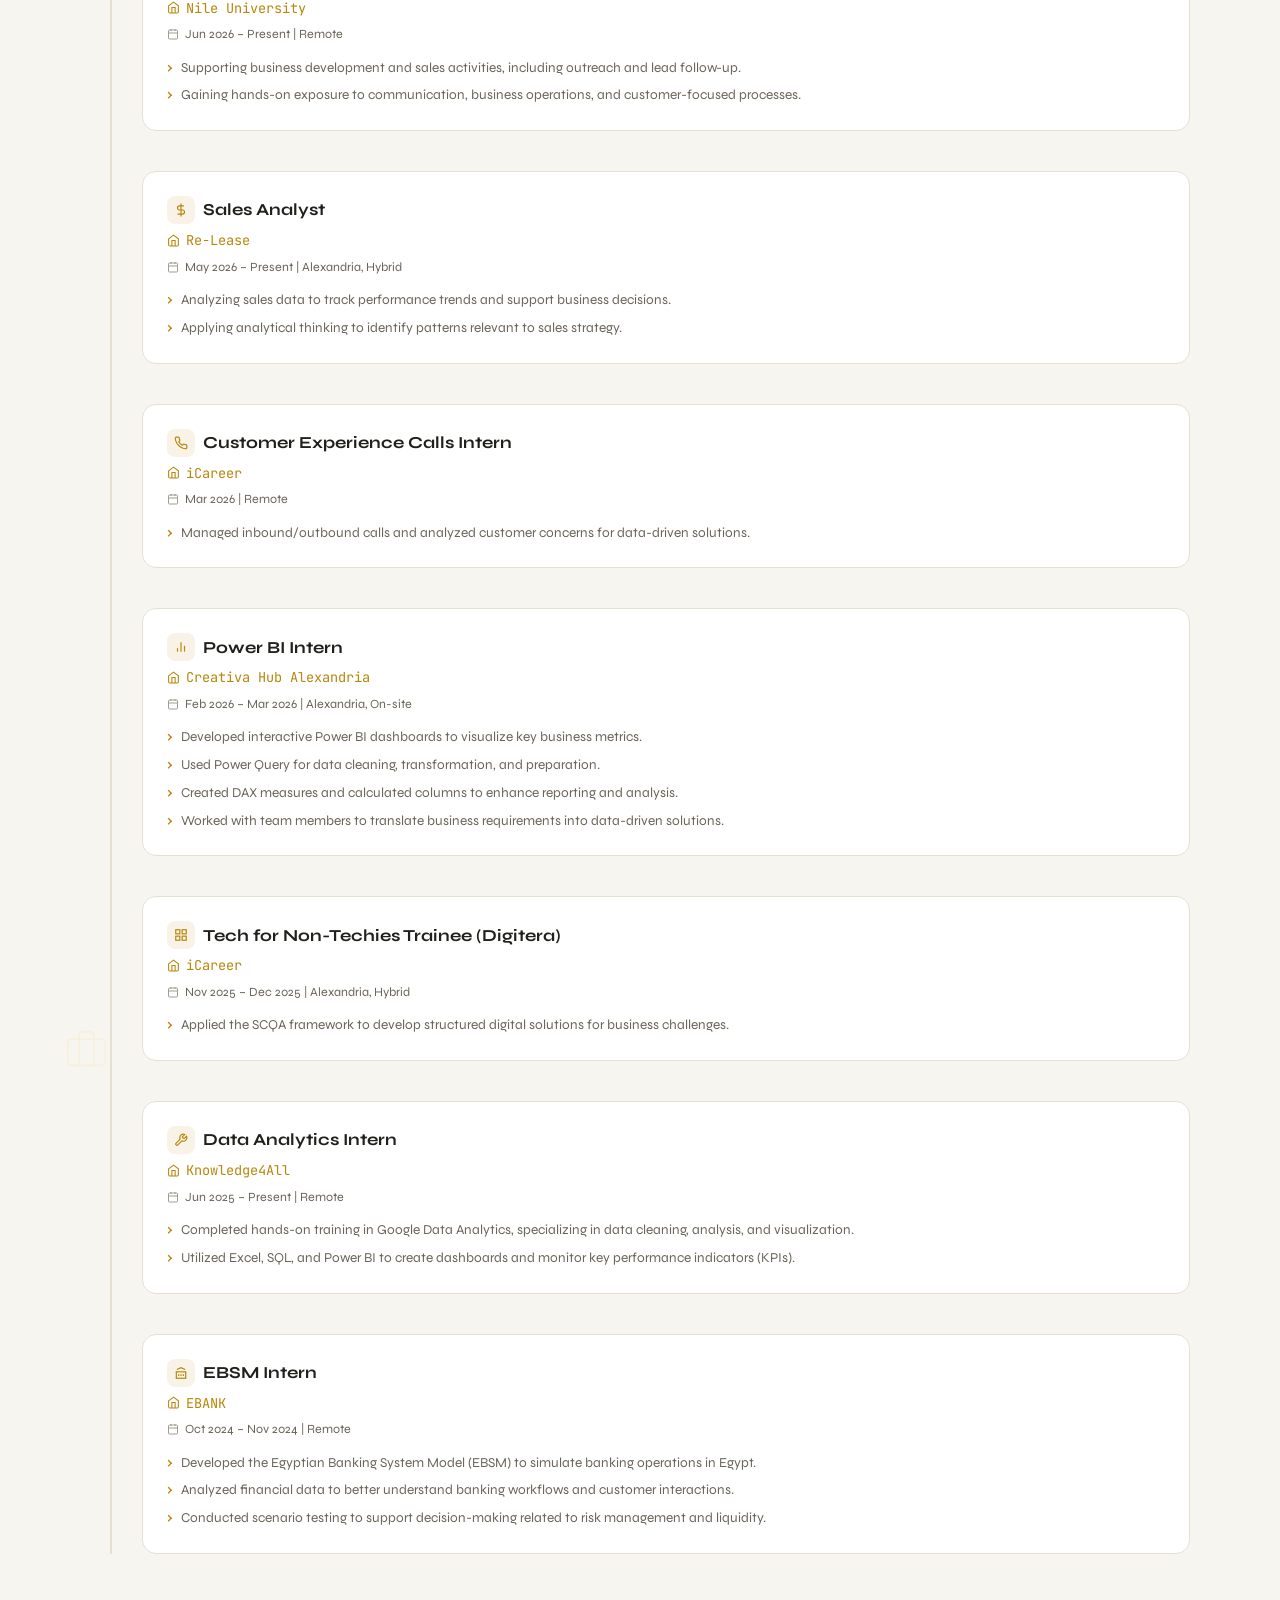
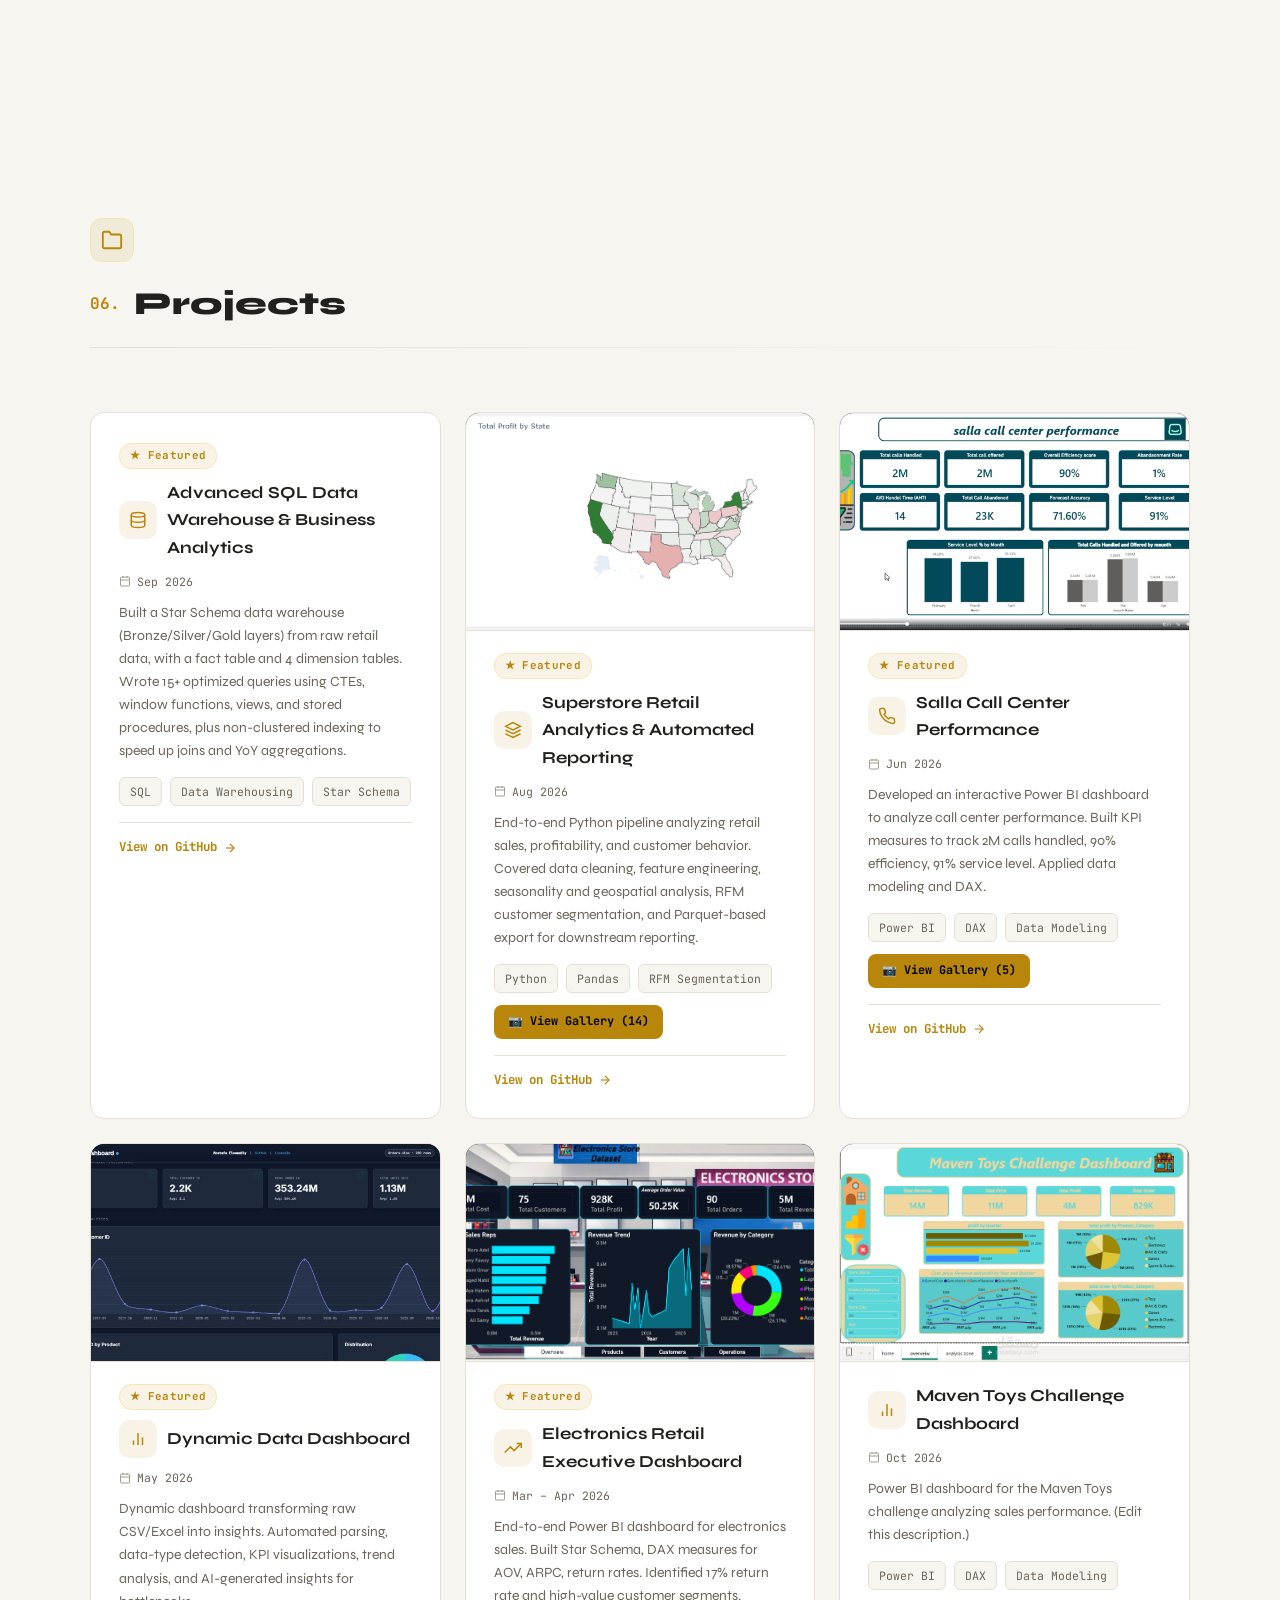
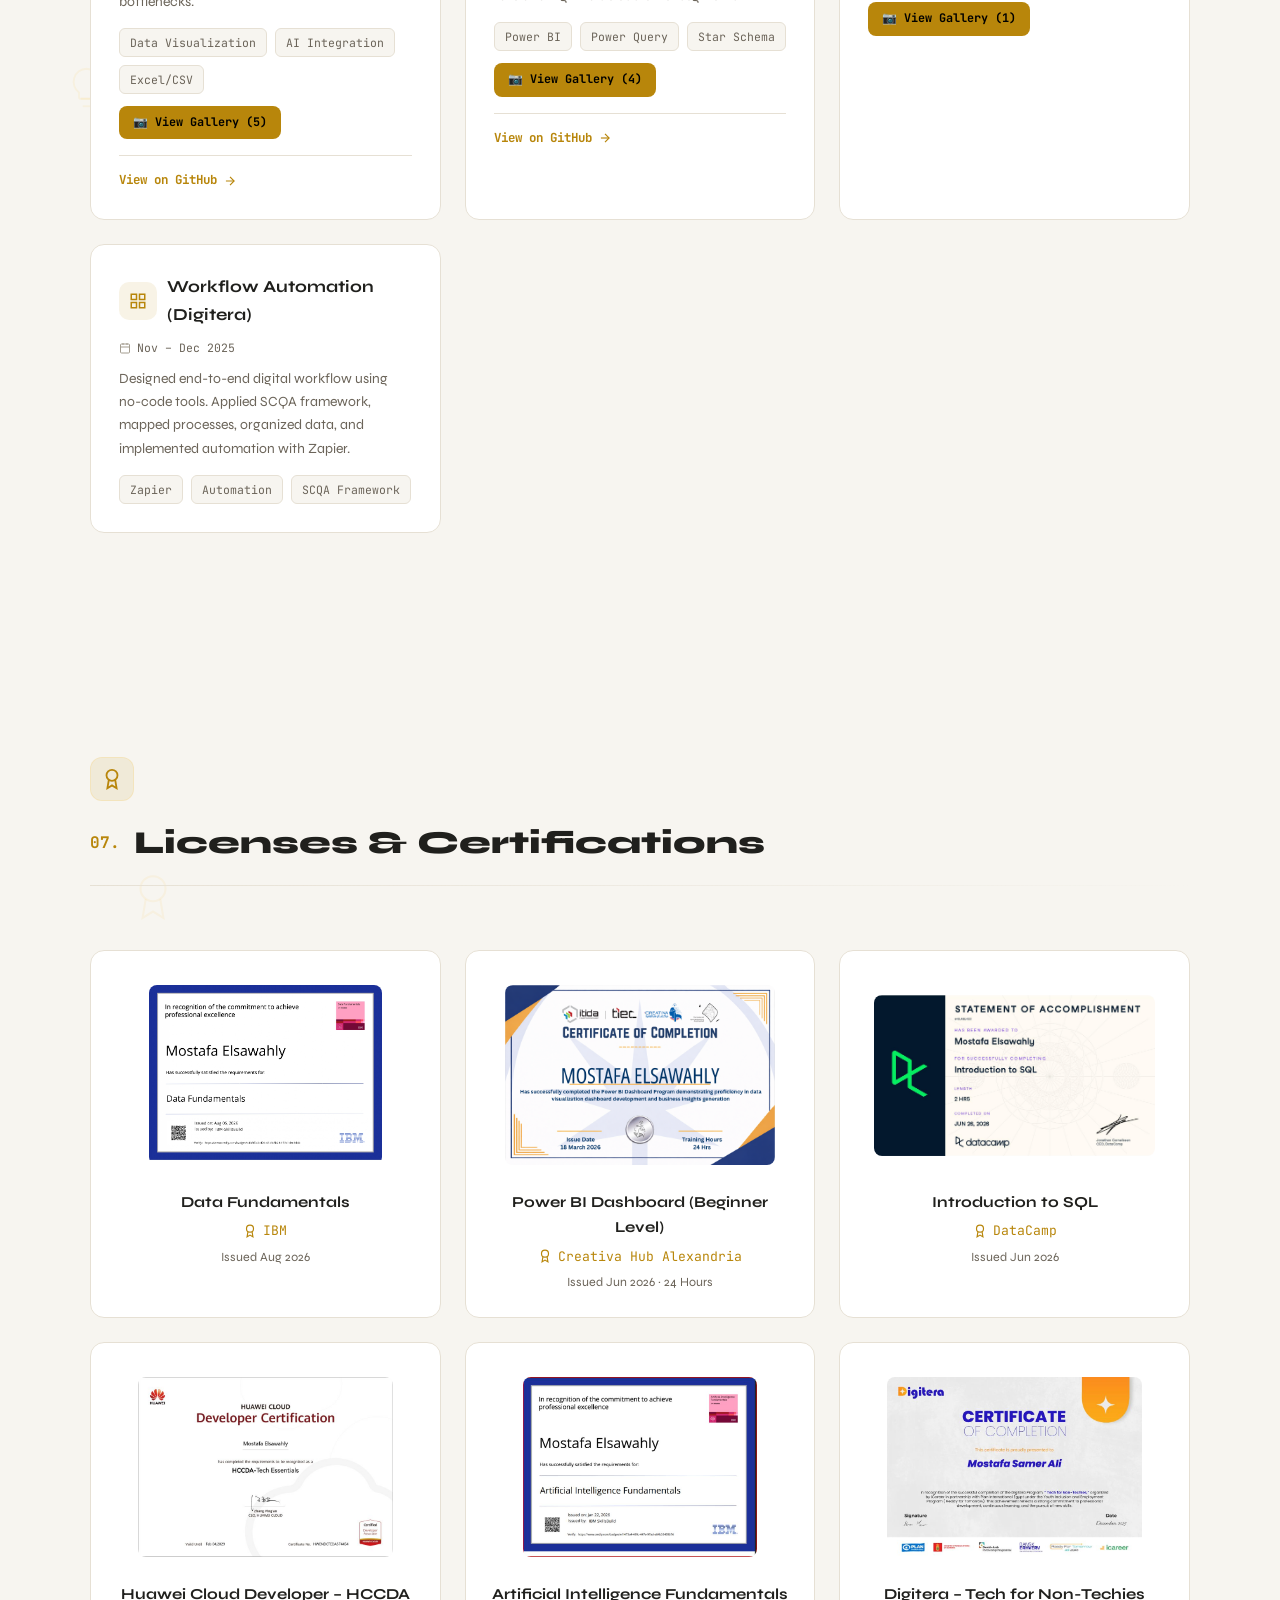
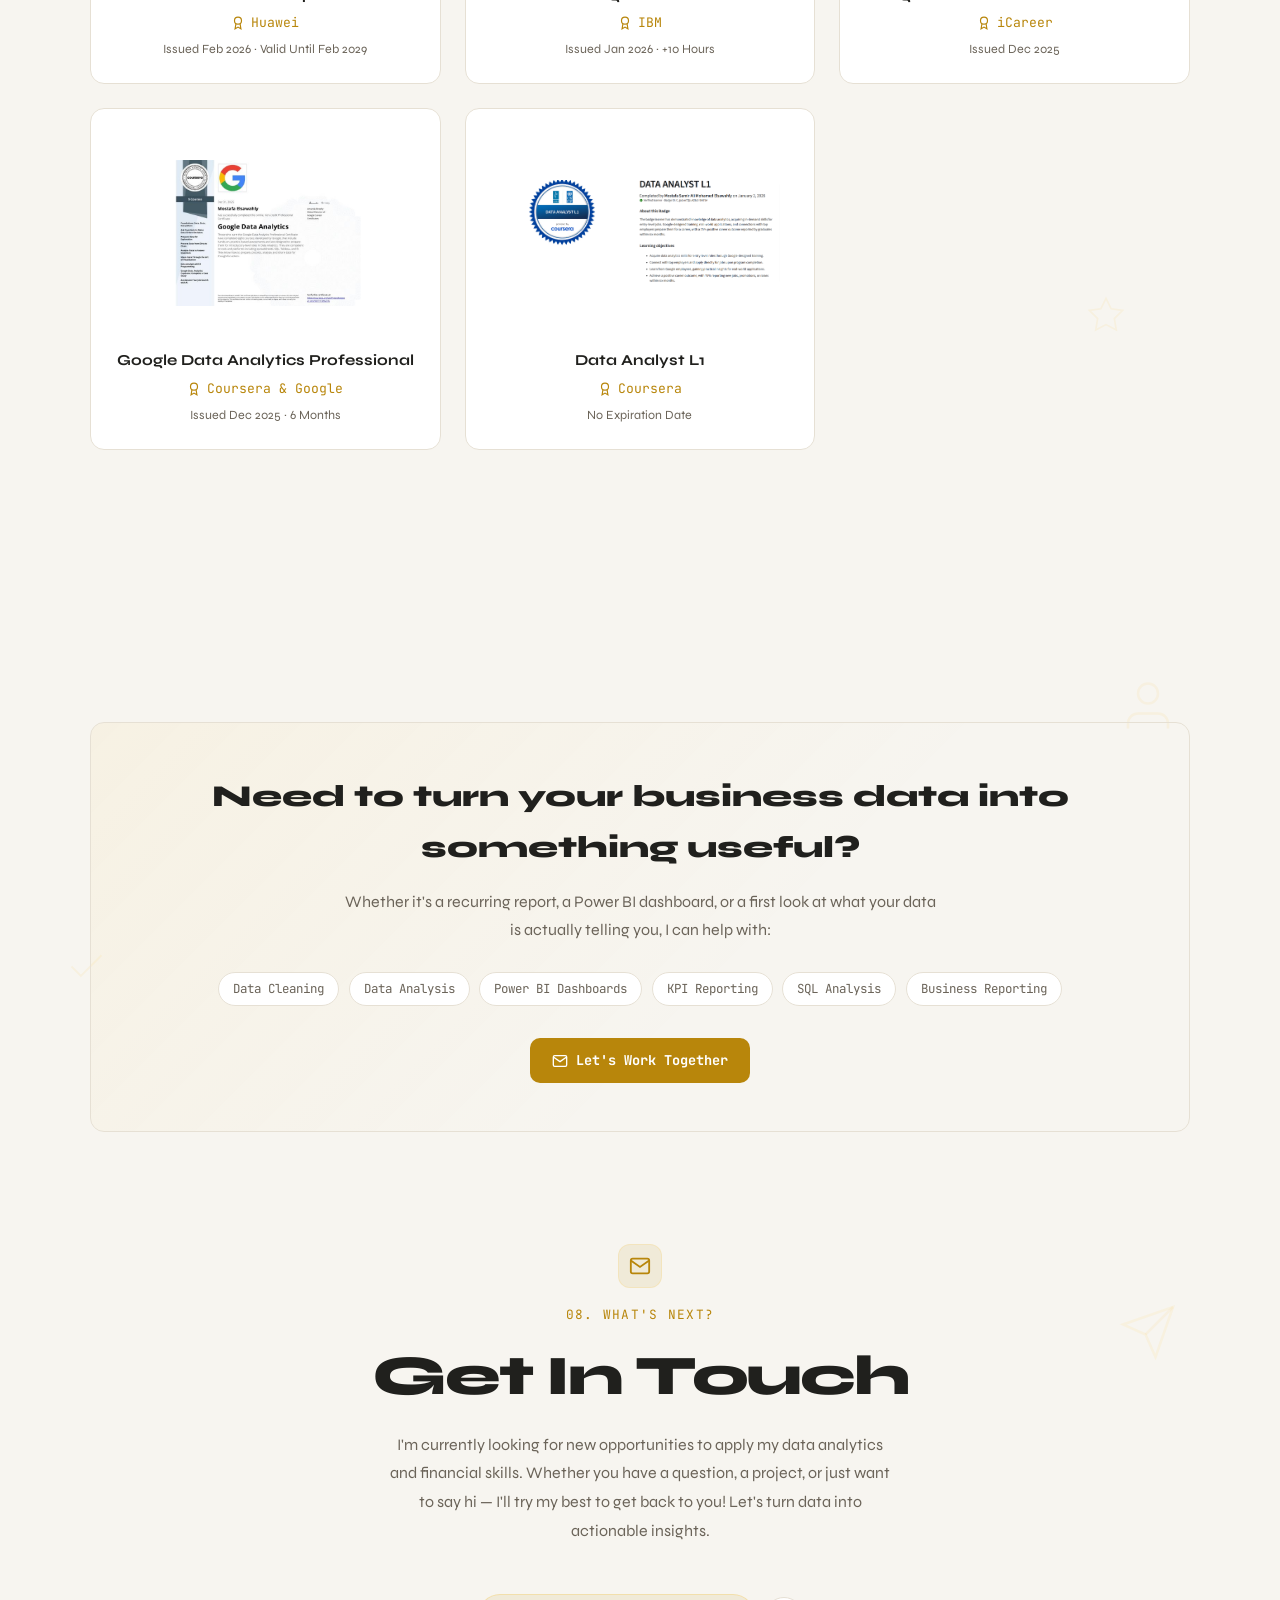
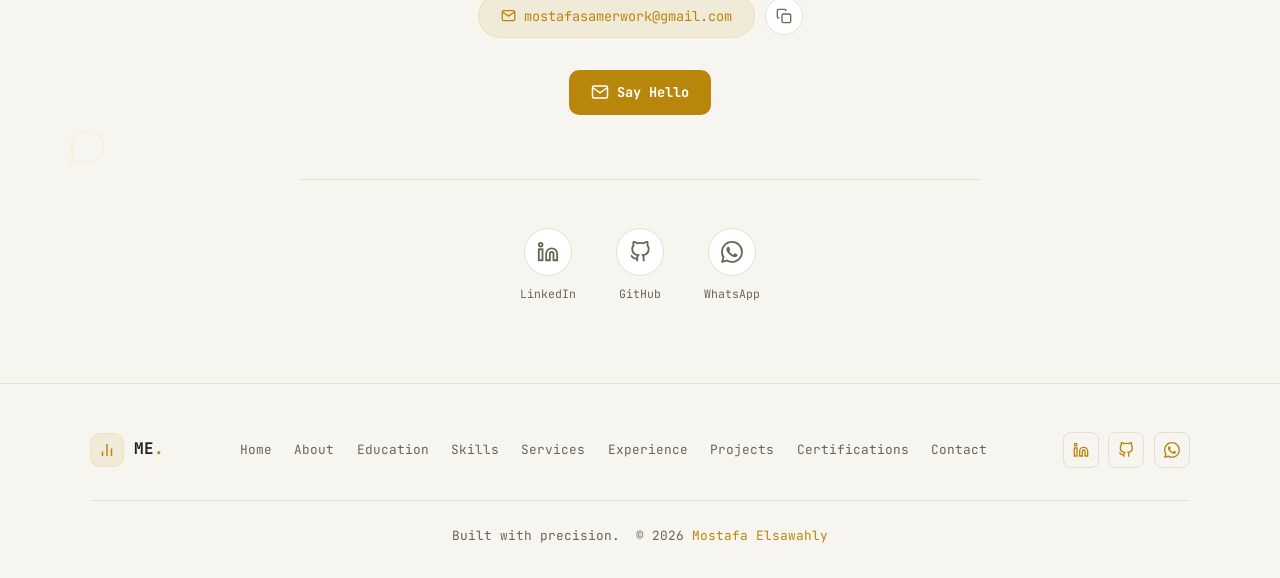
==== commit 0ff09473: "Update index.html" ====
--- a/index.html
+++ b/index.html
@@ -434,6 +434,9 @@
     /* ═══ PROJECT GALLERY ═══ */
     .gallery-btn{display:inline-flex;align-items:center;gap:6px;margin-top:12px;padding:7px 14px;border-radius:8px;background:var(--primary);color:#000;font-family:var(--font-mono);font-size:.74rem;font-weight:700;transition:transform .2s,box-shadow .2s}
     .gallery-btn:hover{transform:translateY(-2px);box-shadow:0 6px 18px rgba(251,191,36,.3)}
+    .project-thumb{margin:-1.75rem -1.75rem 1.25rem;aspect-ratio:16/10;overflow:hidden;border-bottom:1px solid var(--border);background:#0b0b0b;cursor:pointer}
+    .project-thumb img{width:100%;height:100%;object-fit:cover;object-position:top;border-radius:0;transition:transform .5s cubic-bezier(.23,1,.32,1)}
+    .project-card:hover .project-thumb img{transform:scale(1.05)}
     .lb{position:fixed;inset:0;z-index:9000;background:rgba(0,0,0,.94);display:none;flex-direction:column;align-items:center;justify-content:center;padding:56px 70px 16px}
     .lb.open{display:flex}
     .lb-stage{margin:0;display:flex;flex-direction:column;align-items:center;gap:10px;max-width:100%;min-height:0;flex:1;justify-content:center}
@@ -945,6 +948,7 @@
           <div class="project-cta">View on GitHub <svg viewBox="0 0 24 24" fill="none" stroke="currentColor" stroke-width="2" aria-hidden="true"><line x1="5" y1="12" x2="19" y2="12"/><polyline points="12 5 19 12 12 19"/></svg></div>
         </a>
         <a href="https://github.com/mostafa-elsawahly/DEPI-Mini-Project-001-Advanced-Python-Data-Exploration" target="_blank" rel="noopener" class="project-card reveal-scale">
+          <div class="project-thumb" data-gallery="retail" data-start="11"><img src="project%20pic/Retail%20Analytics%20%26%20Automated%20Reporting/Screenshot%202026-10-29%20134313.png" alt="Superstore retail analytics - total profit by state map" style="object-position:18% top" loading="lazy" decoding="async"></div>
           <span class="featured-badge">★ Featured</span>
           <div class="project-top"><div class="project-icon"><svg viewBox="0 0 24 24" fill="none" stroke="currentColor" stroke-width="2"><polygon points="12 2 2 7 12 12 22 7 12 2"/><polyline points="2 17 12 22 22 17"/><polyline points="2 12 12 17 22 12"/></svg></div><h3 class="project-title">Superstore Retail Analytics &amp; Automated Reporting</h3></div>
           <div class="project-date"><svg width="12" height="12" viewBox="0 0 24 24" fill="none" stroke="currentColor" stroke-width="2"><rect x="3" y="4" width="18" height="18" rx="2"/><line x1="16" y1="2" x2="16" y2="6"/><line x1="8" y1="2" x2="8" y2="6"/><line x1="3" y1="10" x2="21" y2="10"/></svg>Aug 2026</div>
@@ -954,6 +958,7 @@
           <div class="project-cta">View on GitHub <svg viewBox="0 0 24 24" fill="none" stroke="currentColor" stroke-width="2" aria-hidden="true"><line x1="5" y1="12" x2="19" y2="12"/><polyline points="12 5 19 12 12 19"/></svg></div>
         </a>
         <a href="https://github.com/mostafa-elsawahly/salla-call-center-performance" target="_blank" rel="noopener" class="project-card reveal-scale">
+          <div class="project-thumb" data-gallery="salla" data-start="2"><img src="project%20pic/sall%20call%20center/Screenshot%202026-10-26%20154142.png" alt="Salla call center dashboard preview" loading="lazy" decoding="async"></div>
           <span class="featured-badge">★ Featured</span>
           <div class="project-top"><div class="project-icon"><svg viewBox="0 0 24 24" fill="none" stroke="currentColor" stroke-width="2"><path d="M22 16.92v3a2 2 0 0 1-2.18 2 19.79 19.79 0 0 1-8.63-3.07 19.5 19.5 0 0 1-6-6 19.79 19.79 0 0 1-3.07-8.67A2 2 0 0 1 4.11 2h3a2 2 0 0 1 2 1.72 12.84 12.84 0 0 0 .7 2.81 2 2 0 0 1-.45 2.11L8.09 9.91a16 16 0 0 0 6 6l1.27-1.27a2 2 0 0 1 2.11-.45 12.84 12.84 0 0 0 2.81.7A2 2 0 0 1 22 16.92z"/></svg></div><h3 class="project-title">Salla Call Center Performance</h3></div>
           <div class="project-date"><svg width="12" height="12" viewBox="0 0 24 24" fill="none" stroke="currentColor" stroke-width="2"><rect x="3" y="4" width="18" height="18" rx="2"/><line x1="16" y1="2" x2="16" y2="6"/><line x1="8" y1="2" x2="8" y2="6"/><line x1="3" y1="10" x2="21" y2="10"/></svg>Jun 2026</div>
@@ -963,6 +968,7 @@
           <div class="project-cta">View on GitHub <svg viewBox="0 0 24 24" fill="none" stroke="currentColor" stroke-width="2" aria-hidden="true"><line x1="5" y1="12" x2="19" y2="12"/><polyline points="12 5 19 12 12 19"/></svg></div>
         </a>
         <a href="https://github.com/mostafa-elsawahly/Dynamic-Dashboard/blob/main/Dynamic%20Dashboard.html" target="_blank" rel="noopener" class="project-card reveal-scale">
+          <div class="project-thumb" data-gallery="dynamic" data-start="4"><img src="project%20pic/Dynamic%20Dashboard/1780144183711.jfif" alt="Dynamic Data Dashboard preview" loading="lazy" decoding="async"></div>
           <span class="featured-badge">★ Featured</span>
           <div class="project-top"><div class="project-icon"><svg viewBox="0 0 24 24" fill="none" stroke="currentColor" stroke-width="2"><line x1="18" y1="20" x2="18" y2="10"/><line x1="12" y1="20" x2="12" y2="4"/><line x1="6" y1="20" x2="6" y2="14"/></svg></div><h3 class="project-title">Dynamic Data Dashboard</h3></div>
           <div class="project-date"><svg width="12" height="12" viewBox="0 0 24 24" fill="none" stroke="currentColor" stroke-width="2"><rect x="3" y="4" width="18" height="18" rx="2"/><line x1="16" y1="2" x2="16" y2="6"/><line x1="8" y1="2" x2="8" y2="6"/><line x1="3" y1="10" x2="21" y2="10"/></svg>May 2026</div>
@@ -972,6 +978,7 @@
           <div class="project-cta">View on GitHub <svg viewBox="0 0 24 24" fill="none" stroke="currentColor" stroke-width="2" aria-hidden="true"><line x1="5" y1="12" x2="19" y2="12"/><polyline points="12 5 19 12 12 19"/></svg></div>
         </a>
         <a href="https://github.com/mostafa-elsawahly/-Electronics-Retail-Executive-Dashboard" target="_blank" rel="noopener" class="project-card reveal-scale">
+          <div class="project-thumb" data-gallery="electronics" data-start="0"><img src="project%20pic/Electronics%20Store%20Performance%20%26%20Customer%20Insights/Screenshot%202026-10-27%20150718.png" alt="Electronics retail dashboard preview" loading="lazy" decoding="async"></div>
           <span class="featured-badge">★ Featured</span>
           <div class="project-top"><div class="project-icon"><svg viewBox="0 0 24 24" fill="none" stroke="currentColor" stroke-width="2"><polyline points="23 6 13.5 15.5 8.5 10.5 1 18"/><polyline points="17 6 23 6 23 12"/></svg></div><h3 class="project-title">Electronics Retail Executive Dashboard</h3></div>
           <div class="project-date"><svg width="12" height="12" viewBox="0 0 24 24" fill="none" stroke="currentColor" stroke-width="2"><rect x="3" y="4" width="18" height="18" rx="2"/><line x1="16" y1="2" x2="16" y2="6"/><line x1="8" y1="2" x2="8" y2="6"/><line x1="3" y1="10" x2="21" y2="10"/></svg>Mar – Apr 2026</div>
@@ -981,6 +988,7 @@
           <div class="project-cta">View on GitHub <svg viewBox="0 0 24 24" fill="none" stroke="currentColor" stroke-width="2" aria-hidden="true"><line x1="5" y1="12" x2="19" y2="12"/><polyline points="12 5 19 12 12 19"/></svg></div>
         </a>
         <div class="project-card reveal-scale">
+          <div class="project-thumb" data-gallery="maven" data-start="0"><img src="project%20pic/Maven%20Toys%20Challenge%20Dashboard/Screenshot%202026-10-26%20153818.png" alt="Maven Toys dashboard preview" loading="lazy" decoding="async"></div>
           <div class="project-top"><div class="project-icon"><svg viewBox="0 0 24 24" fill="none" stroke="currentColor" stroke-width="2"><line x1="18" y1="20" x2="18" y2="10"/><line x1="12" y1="20" x2="12" y2="4"/><line x1="6" y1="20" x2="6" y2="14"/></svg></div><h3 class="project-title">Maven Toys Challenge Dashboard</h3></div>
           <div class="project-date"><svg width="12" height="12" viewBox="0 0 24 24" fill="none" stroke="currentColor" stroke-width="2"><rect x="3" y="4" width="18" height="18" rx="2"/><line x1="16" y1="2" x2="16" y2="6"/><line x1="8" y1="2" x2="8" y2="6"/><line x1="3" y1="10" x2="21" y2="10"/></svg>Oct 2026</div>
           <p class="project-desc">Power BI dashboard for the Maven Toys challenge analyzing sales performance. (Edit this description.)</p>
@@ -1426,7 +1434,7 @@
 
       document.addEventListener('click',function(e){
         var b=e.target.closest('[data-gallery]');
-        if(b){e.preventDefault();e.stopPropagation();open(b.getAttribute('data-gallery'),0)}
+        if(b){e.preventDefault();e.stopPropagation();open(b.getAttribute('data-gallery'),parseInt(b.getAttribute('data-start')||'0',10))}
       });
       document.getElementById('lbClose').onclick=close;
       document.getElementById('lbPrev').onclick=function(){show(idx-1)};
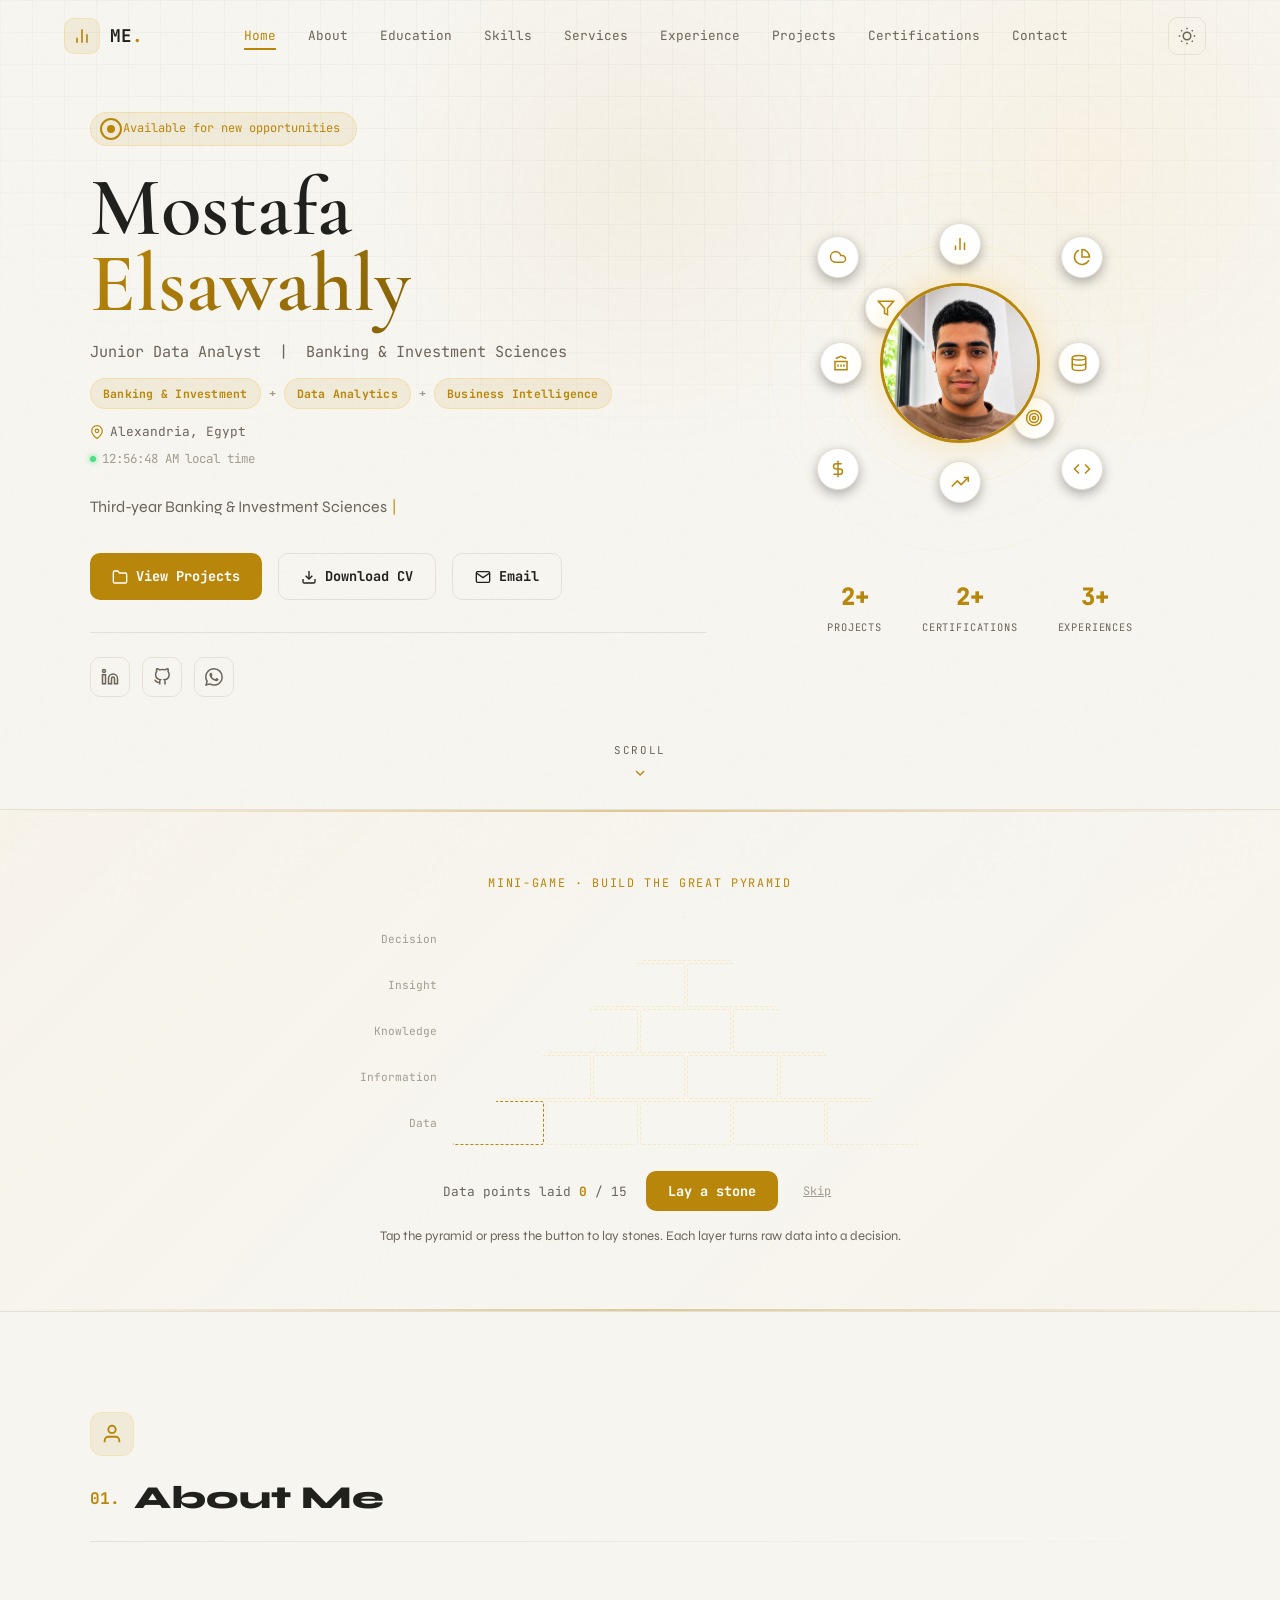
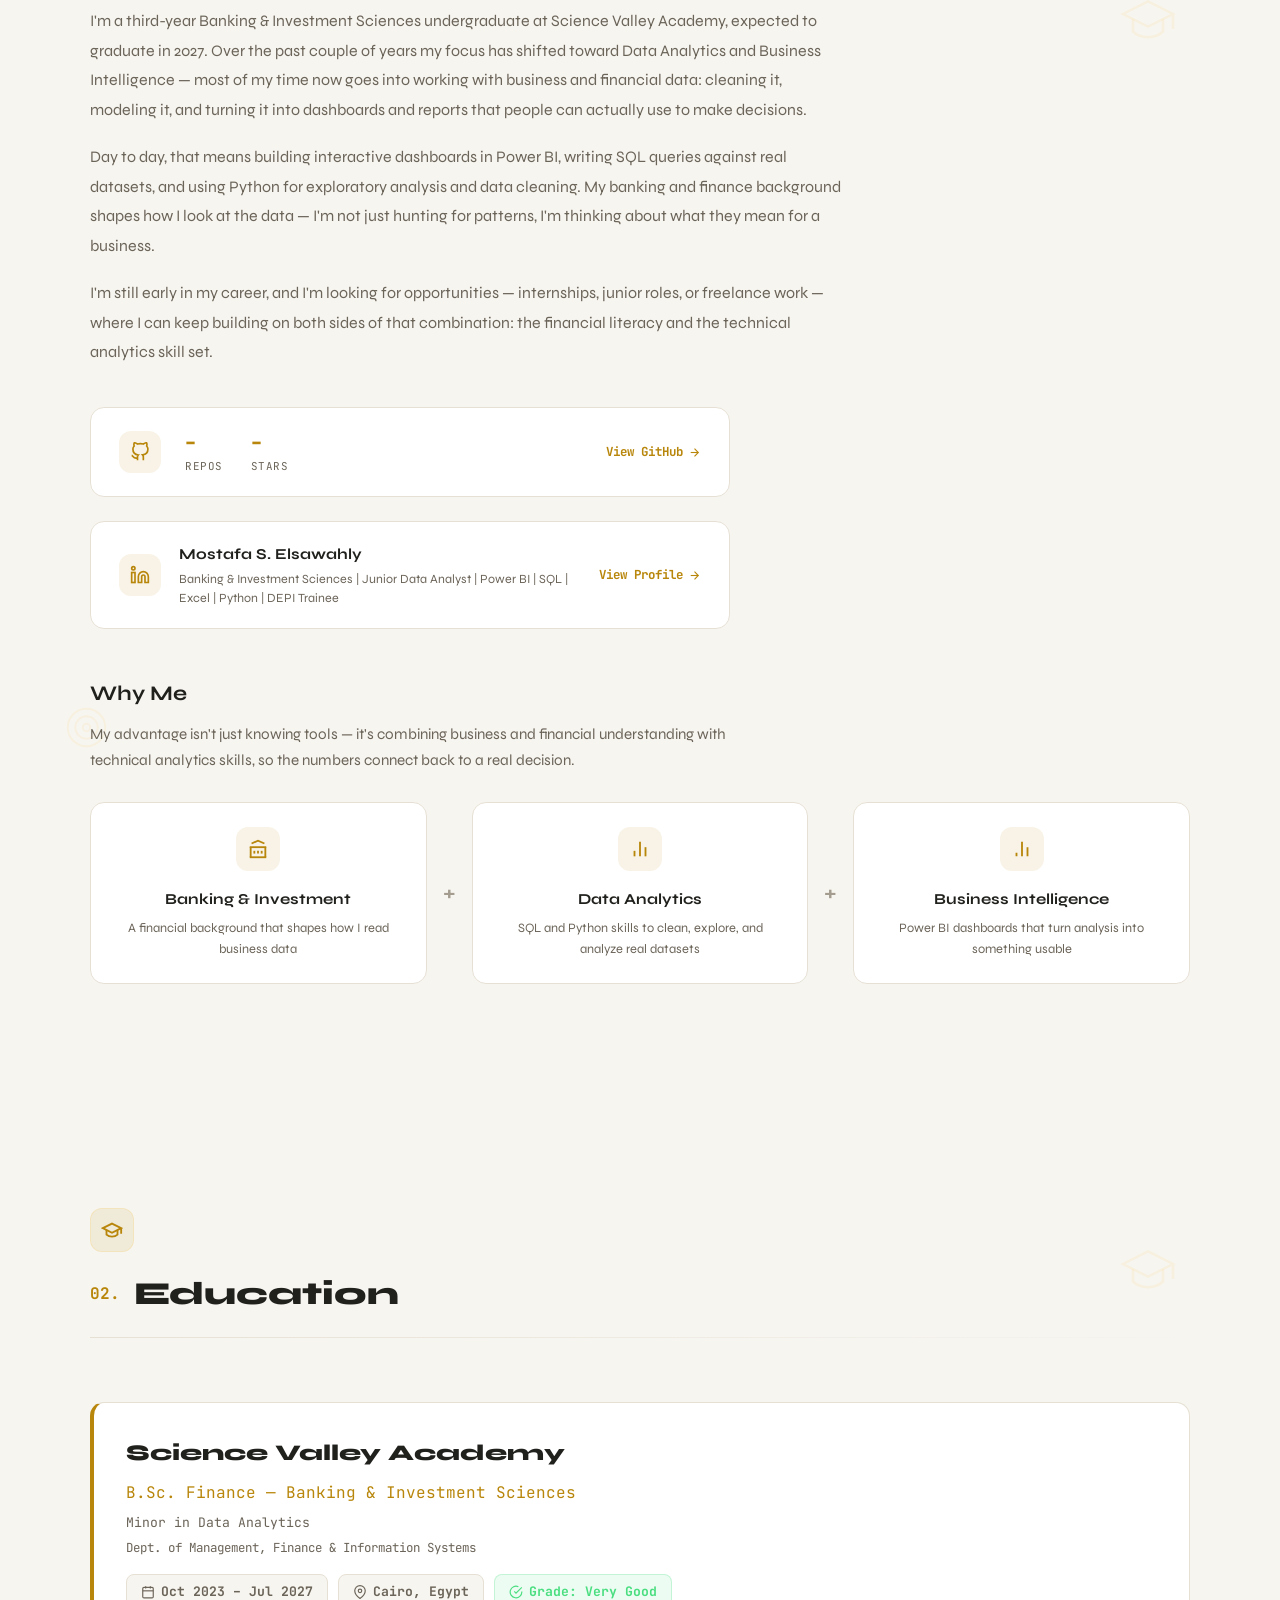
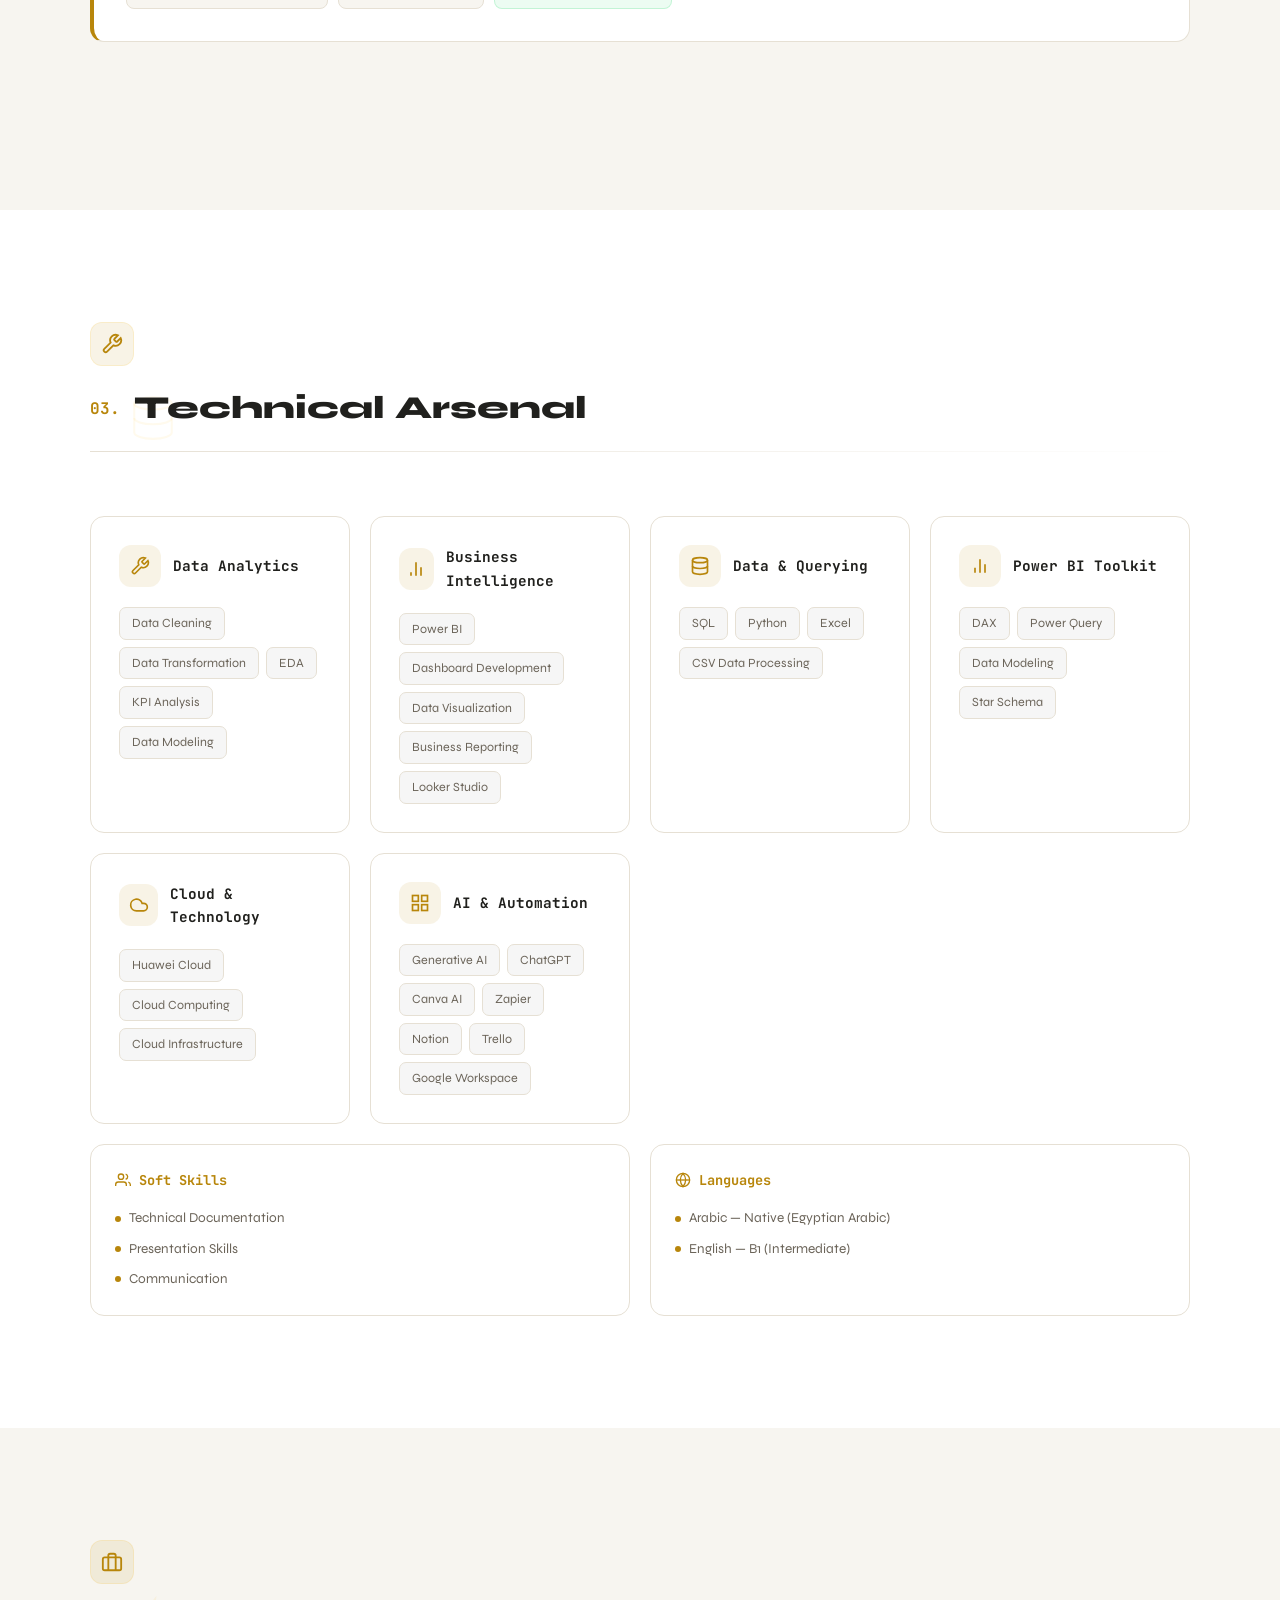
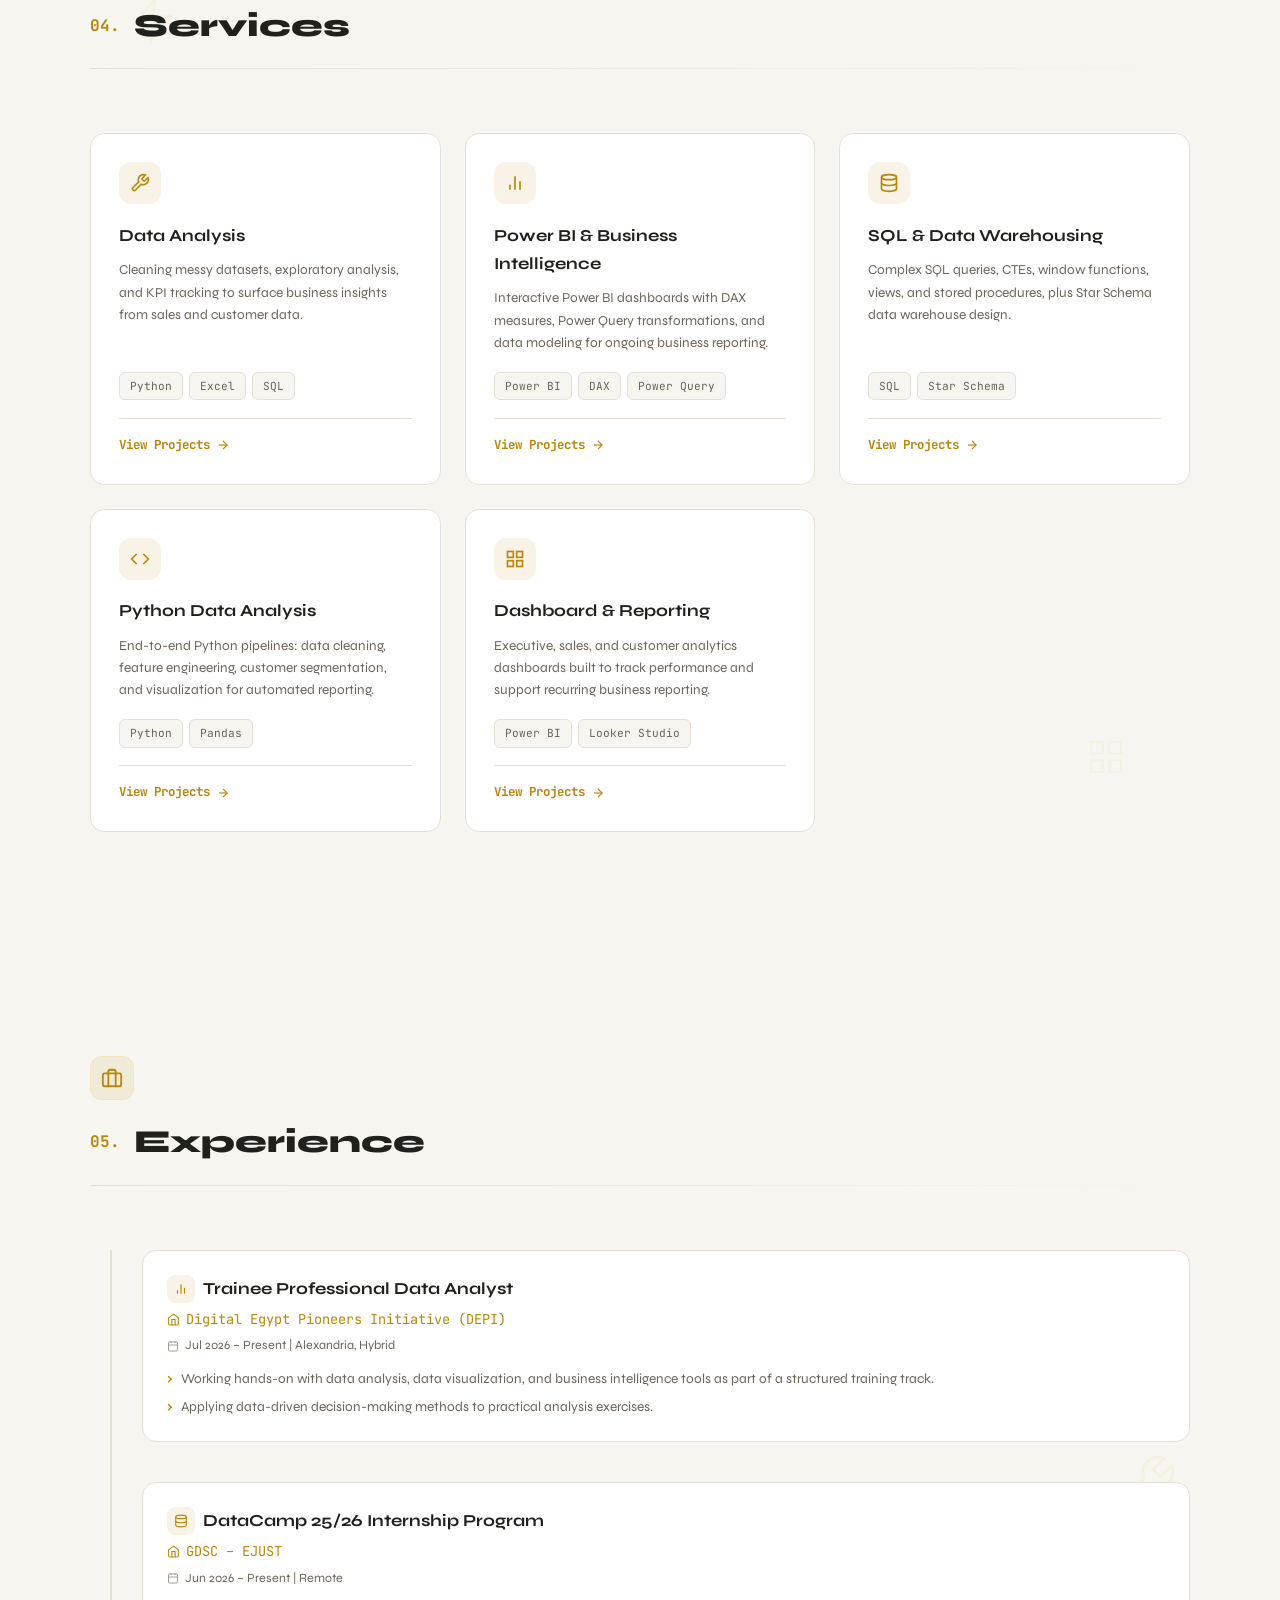
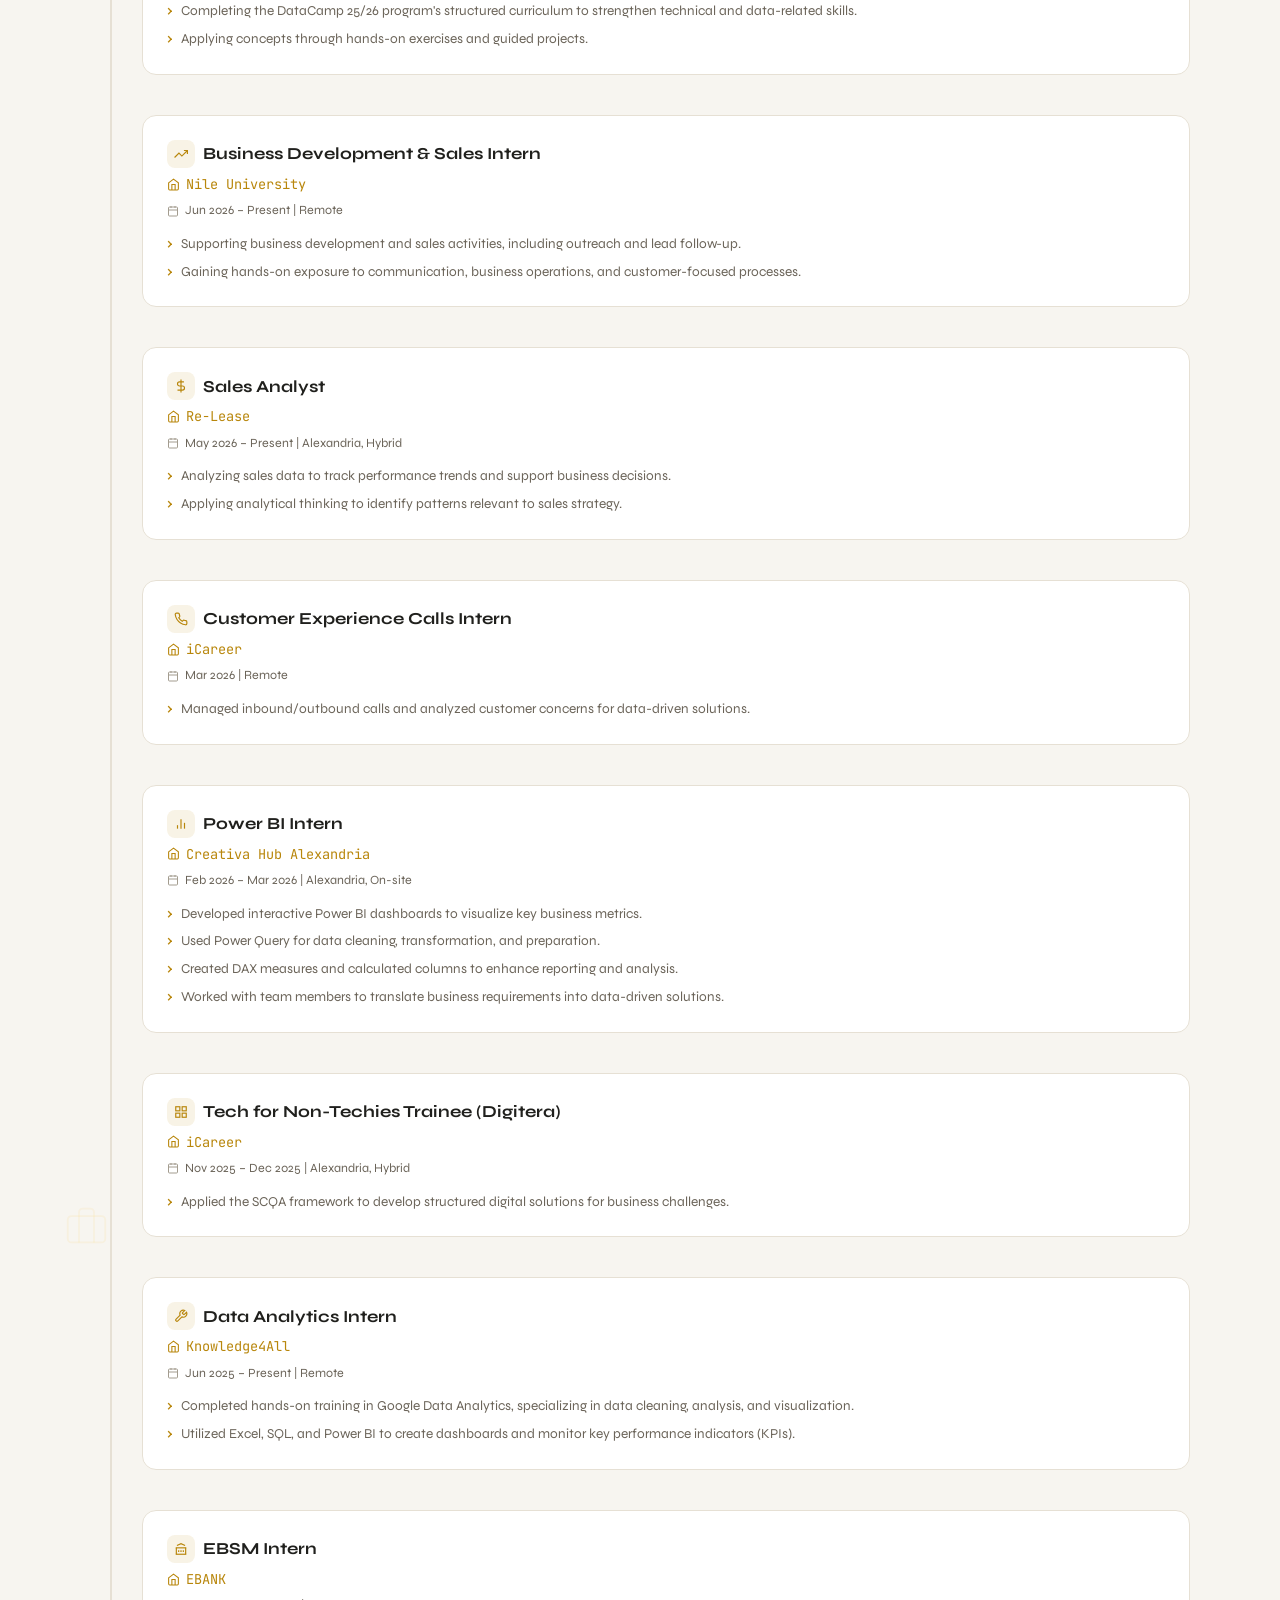
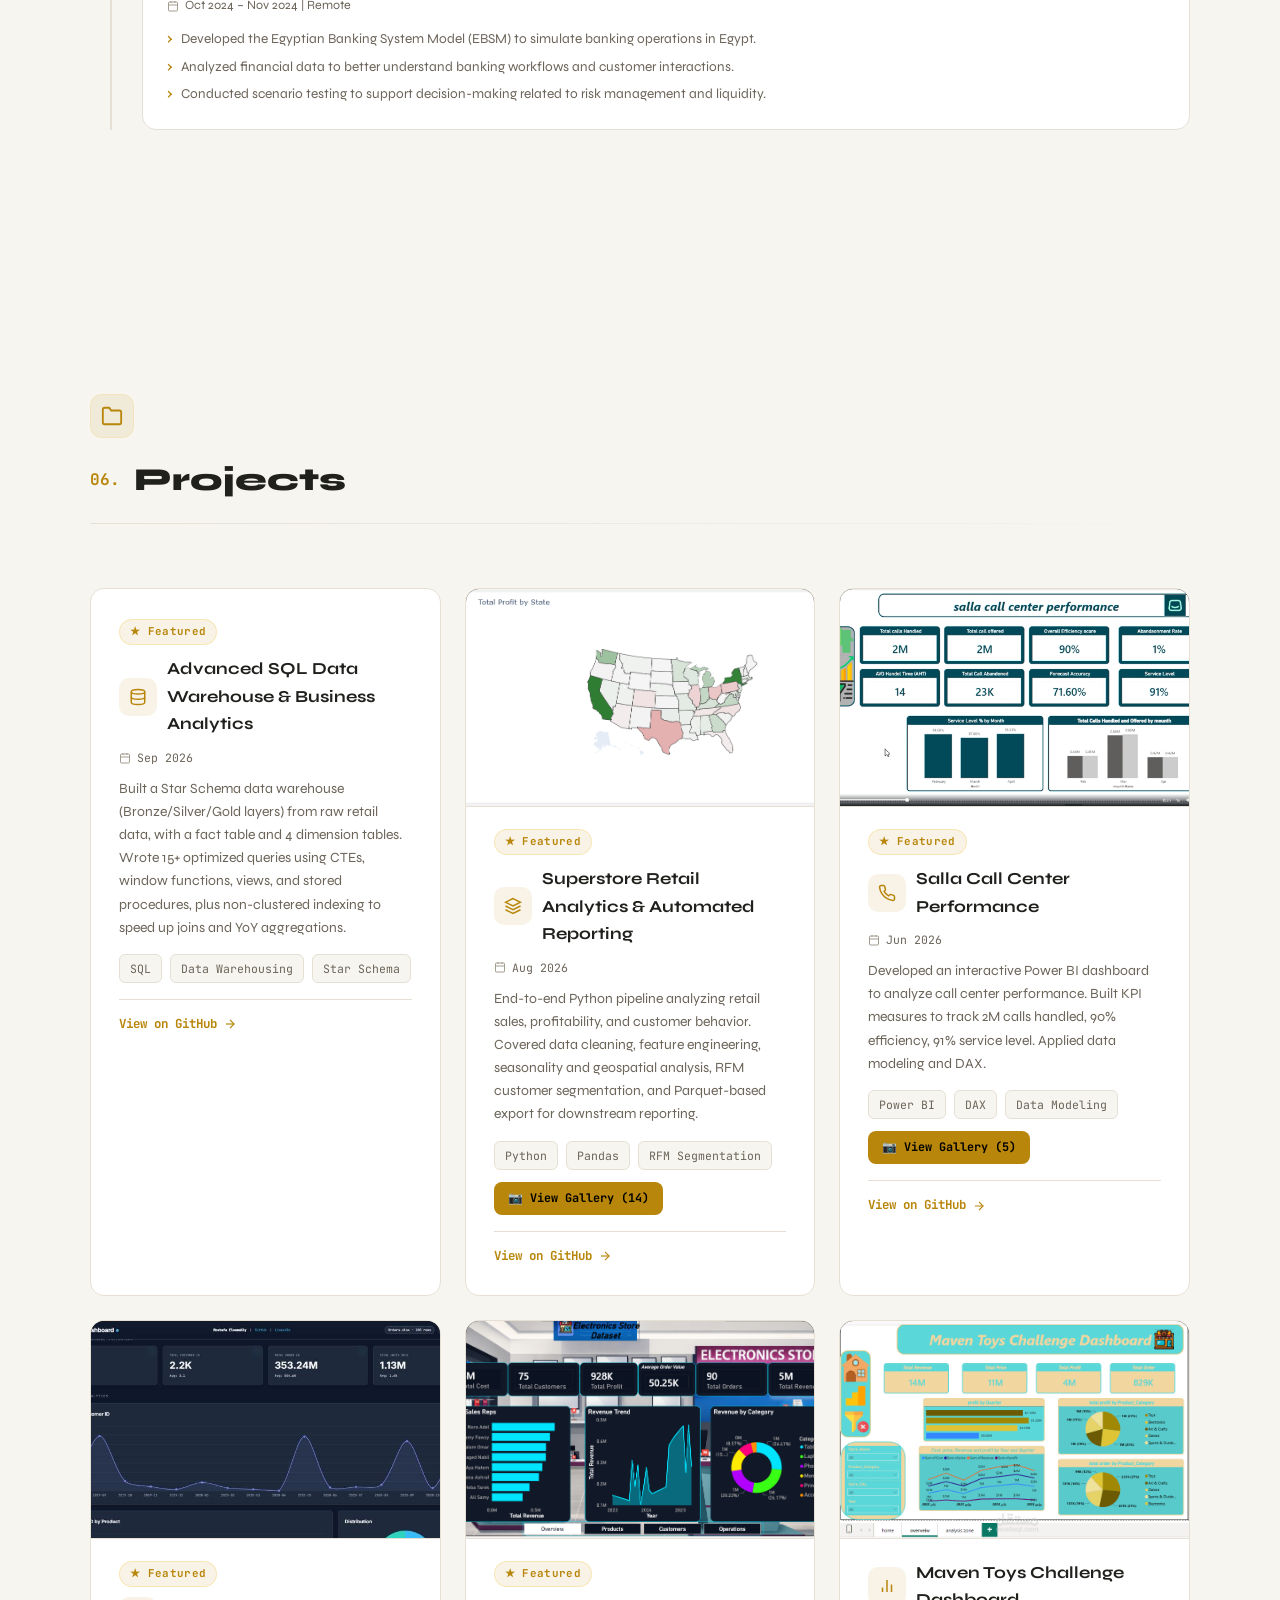
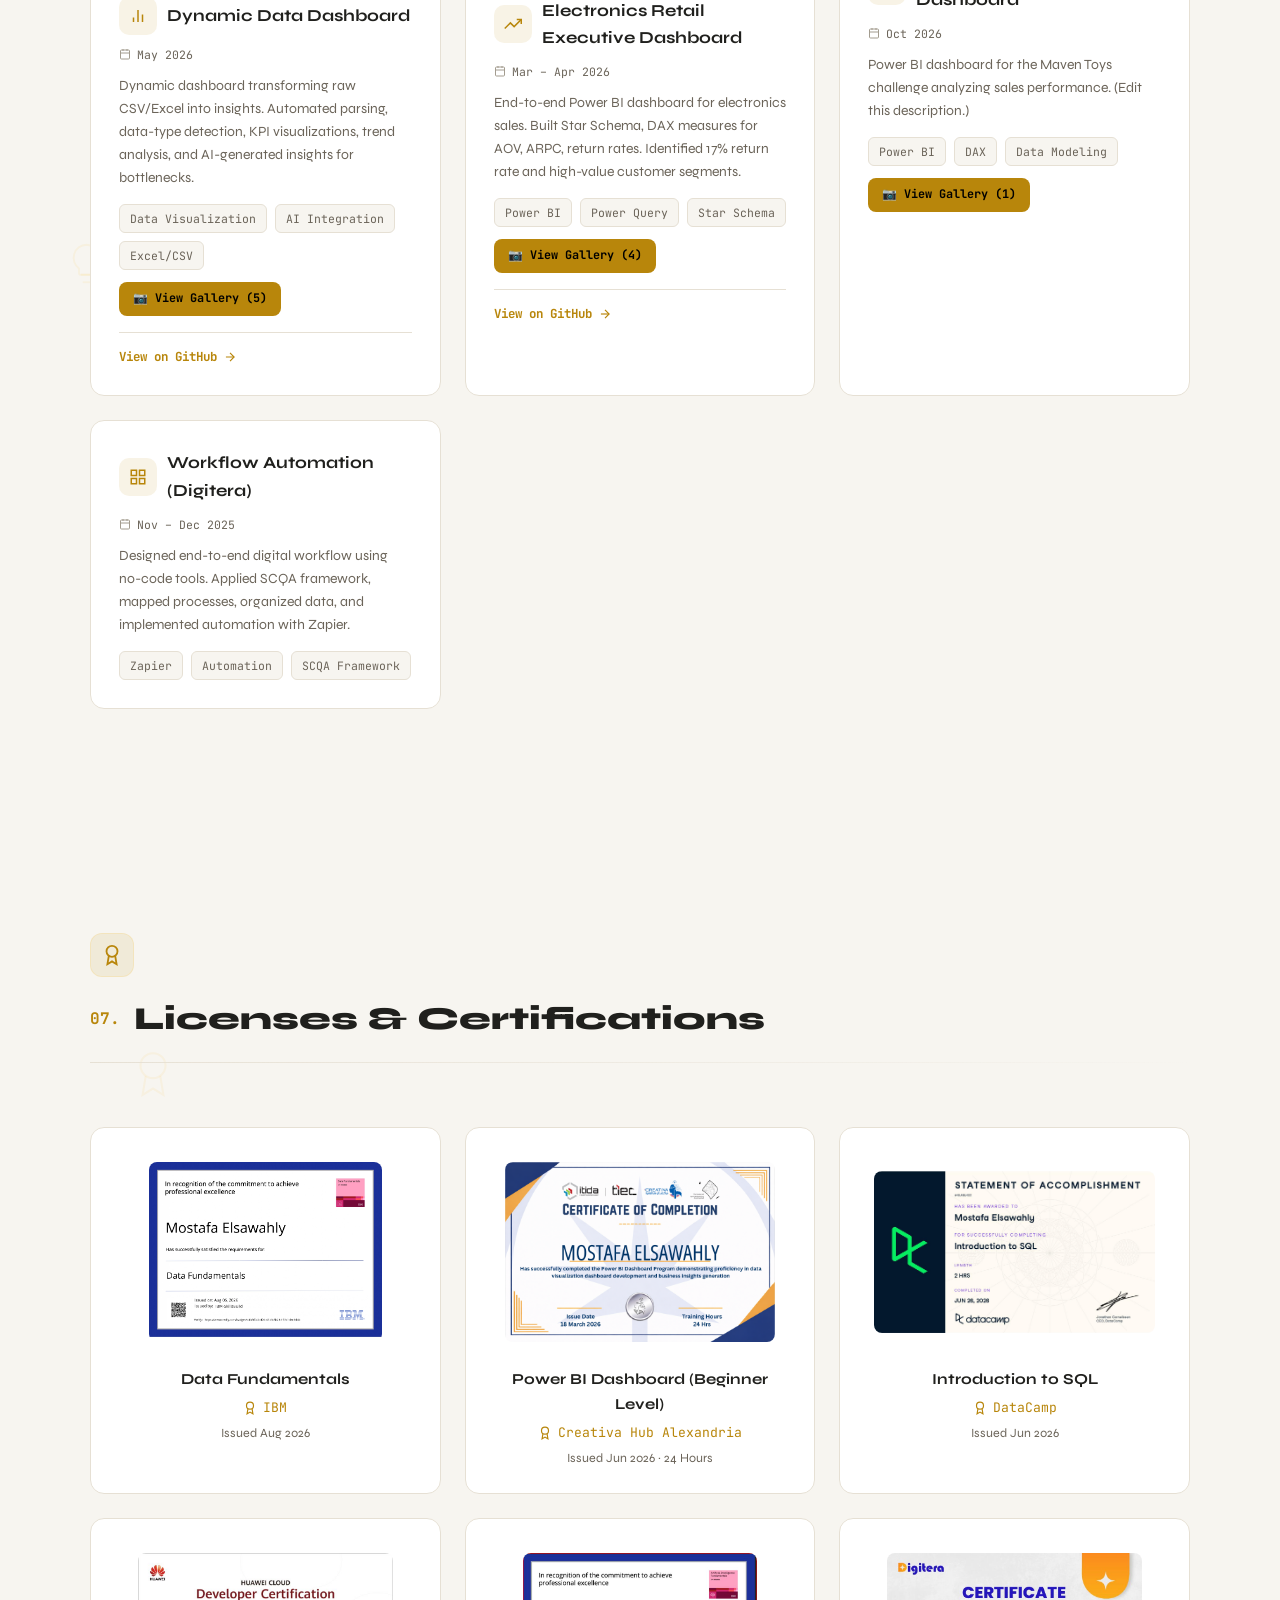
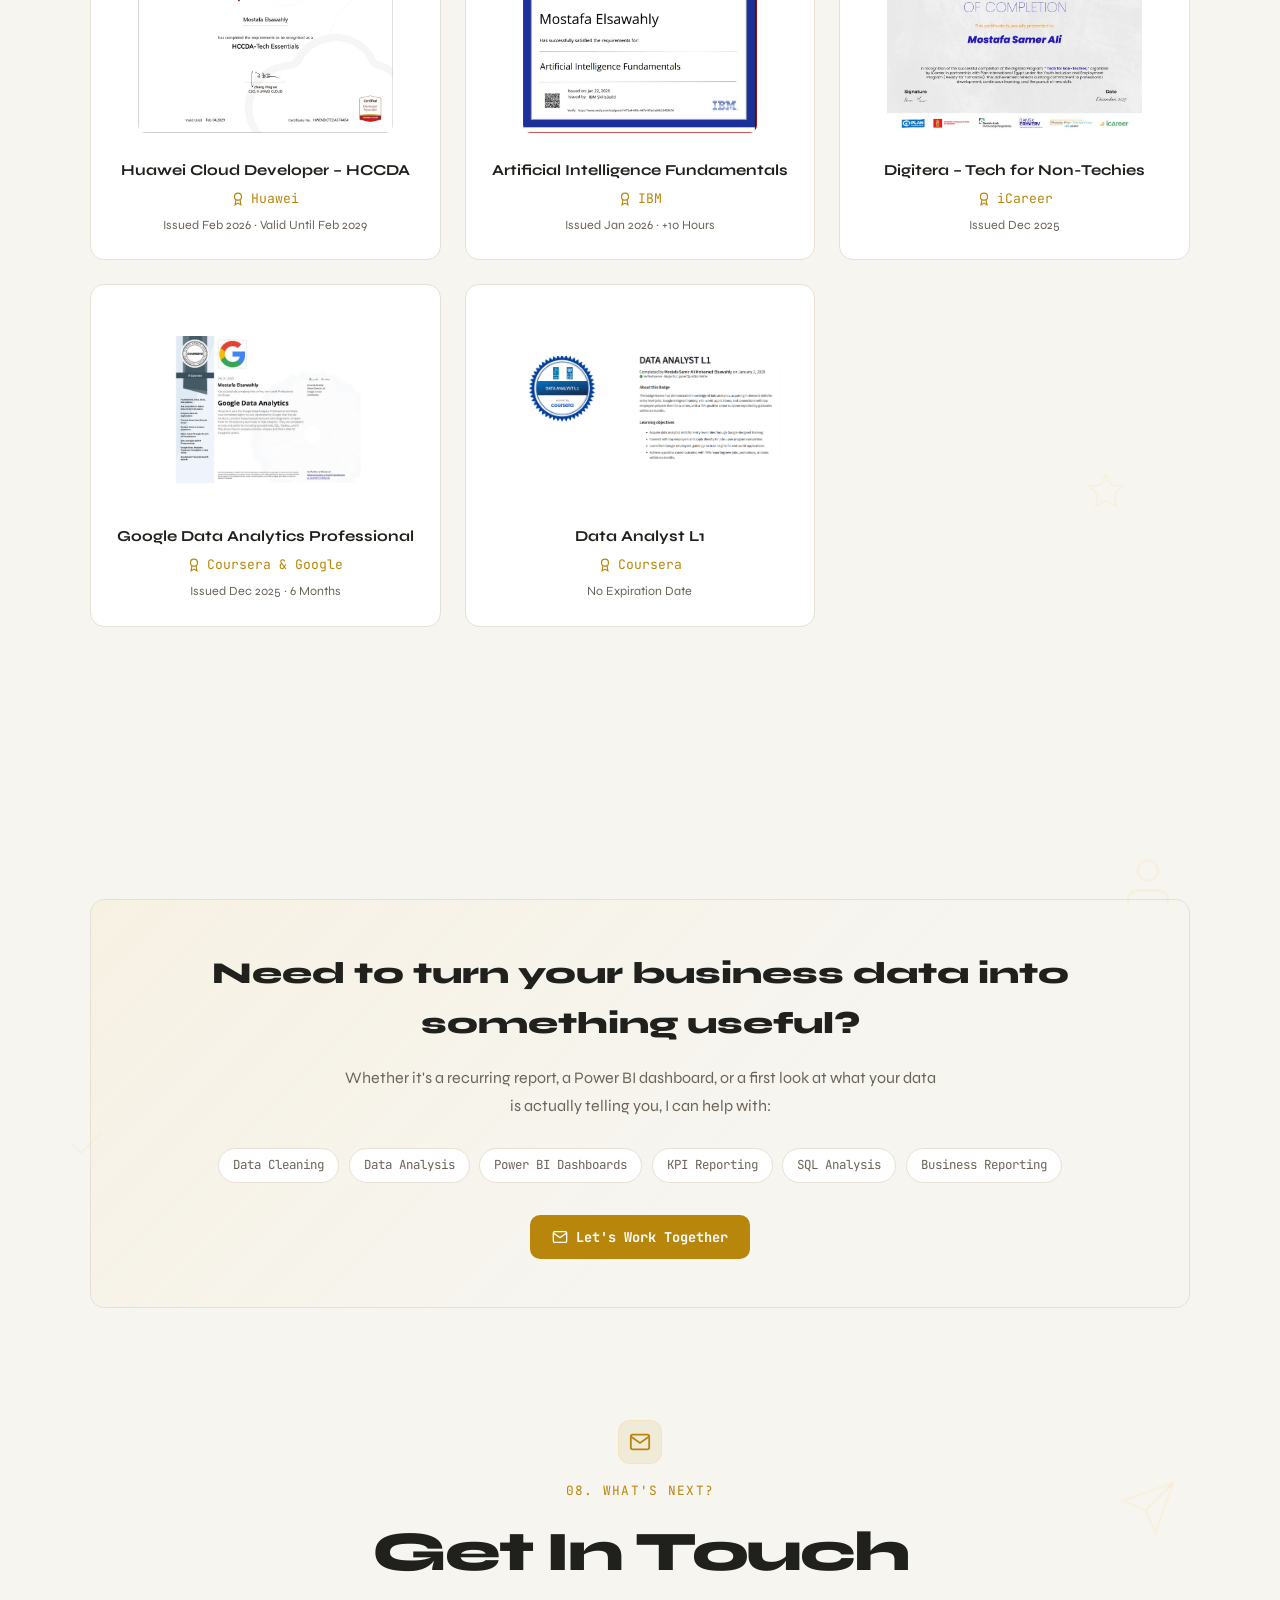
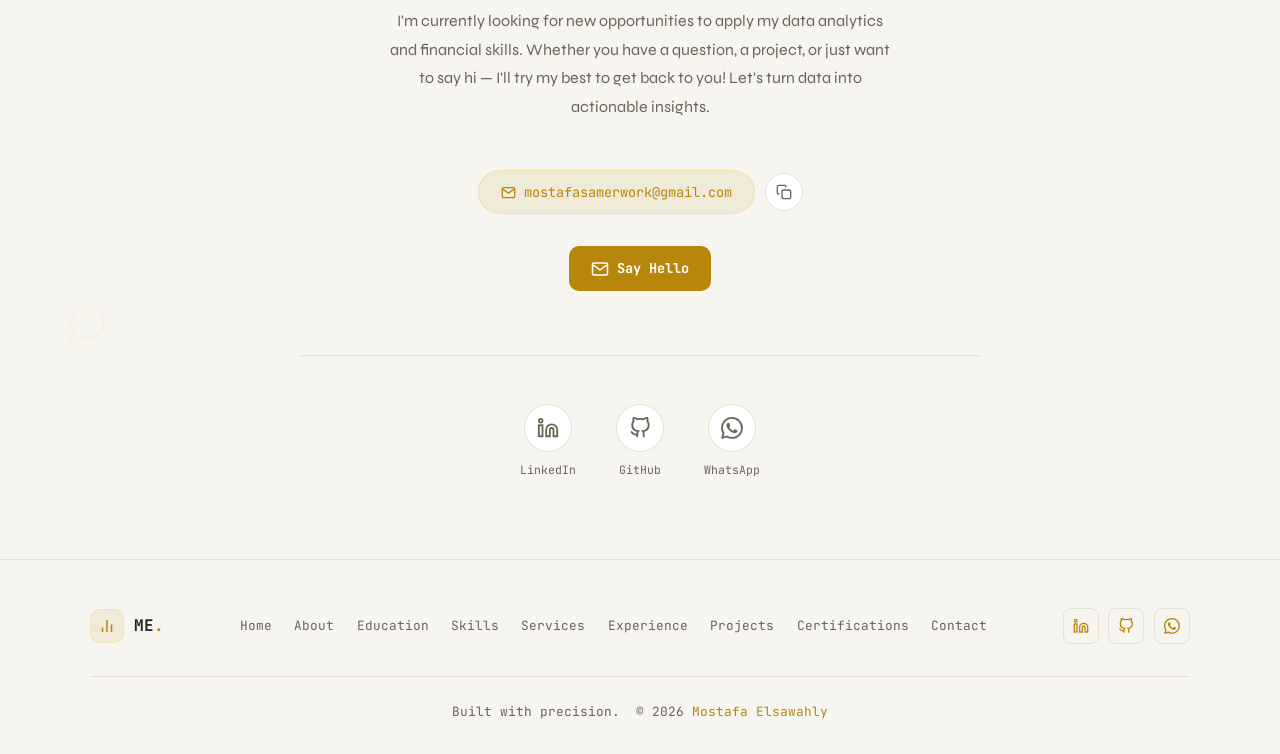
==== commit 1b62d3f4: "Update index.html" ====
--- a/index.html
+++ b/index.html
@@ -431,6 +431,41 @@
     .project-cta svg{width:14px;height:14px;transition:transform .3s cubic-bezier(.23,1,.32,1)}
     .project-card:hover .project-cta svg{transform:translateX(4px)}
 
+    /* ═══ PYRAMID MINI-GAME ═══ */
+    .pyr-banner{--bh:46px;text-align:center}
+    .pyr-sun{position:absolute;left:50%;bottom:-260px;width:620px;height:620px;margin-left:-310px;border-radius:50%;background:radial-gradient(circle,rgba(251,191,36,.3),transparent 62%);opacity:0;transform:translateY(60%);transition:opacity 1.4s ease,transform 1.8s cubic-bezier(.23,1,.32,1);pointer-events:none}
+    .pyr-banner.done .pyr-sun{opacity:1;transform:translateY(0)}
+    .pyr-kicker{font-family:var(--font-mono);font-size:.74rem;letter-spacing:.14em;text-transform:uppercase;color:var(--primary);margin-bottom:1.4rem}
+    .pyr-wrap{display:grid;grid-template-columns:auto 1fr;gap:14px;max-width:560px;margin:0 auto;align-items:start}
+    .pyr-labels{display:grid;grid-template-rows:repeat(5,var(--bh))}
+    .pyr-label{display:flex;align-items:center;justify-content:flex-end;font-family:var(--font-mono);font-size:.7rem;color:var(--fg-subtle);transition:color .4s,text-shadow .4s}
+    .pyr-label.done{color:var(--primary);text-shadow:0 0 12px rgba(251,191,36,.5)}
+    .pyr-stage{position:relative;cursor:pointer;user-select:none;-webkit-tap-highlight-color:transparent}
+    .pyr-body{clip-path:polygon(50% 0,100% 100%,0 100%);display:grid;grid-template-rows:repeat(5,var(--bh))}
+    .pyr-row{display:flex;justify-self:center}
+    .pyr-brick{flex:1;margin:1px;border:1px dashed rgba(251,191,36,.22);border-radius:3px;transition:border-color .3s}
+    .pyr-brick.next{border-color:var(--primary);animation:pyrPulse 1.2s ease-in-out infinite}
+    .pyr-brick.on{border:1px solid rgba(0,0,0,.25);background:linear-gradient(145deg,#e3c27a,#b08840 60%,#8f6b2a);box-shadow:inset 0 1px 0 rgba(255,255,255,.35);animation:pyrDrop .45s cubic-bezier(.34,1.56,.64,1)}
+    .pyr-brick.cap.on{background:linear-gradient(145deg,#fff3b0,#fbbf24);box-shadow:0 0 26px var(--primary)}
+    @keyframes pyrDrop{from{opacity:0;transform:translateY(-26px) scale(1.25)}to{opacity:1;transform:none}}
+    @keyframes pyrPulse{50%{background:var(--primary-dim)}}
+    .pyr-spark{position:absolute;width:6px;height:6px;margin:-3px 0 0 -3px;border-radius:50%;background:var(--primary);box-shadow:0 0 8px var(--primary);pointer-events:none;animation:pyrSpark .9s ease-out forwards}
+    @keyframes pyrSpark{to{transform:translate(var(--dx),var(--dy)) scale(.2);opacity:0}}
+    .pyr-hud{display:flex;align-items:center;justify-content:center;gap:1.2rem;flex-wrap:wrap;margin-top:1.6rem;font-family:var(--font-mono);font-size:.8rem;color:var(--fg-muted)}
+    .pyr-hud b{color:var(--primary)}
+    .pyr-skip{background:none;border:none;color:var(--fg-subtle);font-family:var(--font-mono);font-size:.74rem;text-decoration:underline;padding:6px}
+    .pyr-skip:hover{color:var(--primary)}
+    .pyr-hint{font-size:.82rem;color:var(--fg-muted);margin-top:.9rem}
+    .pyr-banner.done .pyr-hud,.pyr-banner.done .pyr-hint{display:none}
+    .pyr-reveal{max-height:0;opacity:0;overflow:hidden;visibility:hidden;transition:max-height 1.2s ease,opacity .6s ease .3s}
+    .pyr-banner.done .pyr-reveal{max-height:600px;opacity:1;visibility:visible;margin-top:2rem}
+    .pyr-line{font-family:var(--font-mono);font-size:.72rem;letter-spacing:.08em;color:var(--primary);margin-bottom:1rem}
+    .pyr-quote::before{display:none}
+    .pyr-quote .w{display:inline-block;opacity:0;transform:translateY(10px);transition:opacity .5s ease,transform .5s ease}
+    .pyr-quote.show .w{opacity:1;transform:none}
+    .pyr-again{margin-top:1.4rem}
+    @media(max-width:600px){.pyr-banner{--bh:36px}.pyr-label{font-size:.62rem}.pyr-wrap{gap:8px}}
+
     /* ═══ PROJECT GALLERY ═══ */
     .gallery-btn{display:inline-flex;align-items:center;gap:6px;margin-top:12px;padding:7px 14px;border-radius:8px;background:var(--primary);color:#000;font-family:var(--font-mono);font-size:.74rem;font-weight:700;transition:transform .2s,box-shadow .2s}
     .gallery-btn:hover{transform:translateY(-2px);box-shadow:0 6px 18px rgba(251,191,36,.3)}
@@ -711,31 +746,26 @@
     </button>
   </section>
 
-  <!-- ═══ HERITAGE QUOTE ═══ -->
-  <div class="quote-banner" aria-label="Heritage quote">
-    <!-- Decorative patterns -->
-    <div class="quote-pattern quote-pattern-l" aria-hidden="true">
-      <svg viewBox="0 0 24 24" fill="none" stroke="currentColor" stroke-width="1" width="56" height="56"><path d="M12 2L2 22h20L12 2z"/><line x1="12" y1="8" x2="12" y2="16"/><line x1="8" y1="18" x2="16" y2="18"/></svg>
-    </div>
-    <div class="quote-pattern quote-pattern-r" aria-hidden="true">
-      <svg viewBox="0 0 24 24" fill="none" stroke="currentColor" stroke-width="1" width="48" height="48"><circle cx="12" cy="12" r="10"/><path d="M12 2a15.3 15.3 0 0 1 4 10 15.3 15.3 0 0 1-4 10 15.3 15.3 0 0 1-4-10 15.3 15.3 0 0 1 4-10z"/><line x1="2" y1="12" x2="22" y2="12"/></svg>
-    </div>
+  <!-- ═══ HERITAGE QUOTE · PYRAMID MINI-GAME ═══ -->
+  <div class="quote-banner pyr-banner" id="pyrGame" aria-label="Mini-game: build the pyramid">
+    <div class="pyr-sun" aria-hidden="true"></div>
     <div class="quote-inner reveal">
-      <div class="quote-deco">
-        <div class="quote-line" aria-hidden="true"></div>
-        <div class="quote-icon">
-          <!-- Pyramid icon -->
-          <svg viewBox="0 0 24 24" fill="none" stroke="currentColor" stroke-width="2" stroke-linecap="round" stroke-linejoin="round">
-            <path d="M12 2L2 22h20L12 2z"/>
-            <path d="M12 2v20"/>
-            <path d="M7 12h10"/>
-          </svg>
-        </div>
-        <div class="quote-line" aria-hidden="true"></div>
-      </div>
-      <p class="quote-text">
-        "Egyptians were among the earliest civilizations to systematically <span class="q-highlight">record, organize, and use data</span>. Today, as their descendants, we continue that legacy through modern <span class="q-highlight">Data Analytics</span>, transforming data into insights and better decisions."
-      </p>
+      <div class="pyr-kicker">Mini-game · Build the Great Pyramid</div>
+      <div class="pyr-wrap">
+        <div class="pyr-labels" id="pyrLabels" aria-hidden="true"></div>
+        <div class="pyr-stage" id="pyrStage" aria-hidden="true"><div class="pyr-body" id="pyrBody"></div></div>
+      </div>
+      <div class="pyr-hud">
+        <span aria-live="polite">Data points laid <b id="pyrCount">0</b> / 15</span>
+        <button type="button" class="btn btn-primary" id="pyrLay">Lay a stone</button>
+        <button type="button" class="pyr-skip" id="pyrSkip">Skip</button>
+      </div>
+      <p class="pyr-hint">Tap the pyramid or press the button to lay stones. Each layer turns raw data into a decision.</p>
+      <div class="pyr-reveal" aria-live="polite">
+        <div class="pyr-line">Data → Information → Knowledge → Insight → Decision</div>
+        <p class="quote-text pyr-quote" id="pyrQuote"></p>
+        <button type="button" class="btn btn-outline pyr-again" id="pyrAgain">Rebuild</button>
+      </div>
     </div>
   </div>
 
@@ -1452,6 +1482,81 @@
         if(Math.abs(dx)>50)show(dx<0?idx+1:idx-1);touchX=null;
       });
     })();
+  
+    /* Pyramid mini-game */
+    (function(){
+      var banner=document.getElementById('pyrGame');
+      if(!banner)return;
+      var body=document.getElementById('pyrBody'),labelsEl=document.getElementById('pyrLabels'),stage=document.getElementById('pyrStage'),
+          count=document.getElementById('pyrCount'),lay=document.getElementById('pyrLay'),skip=document.getElementById('pyrSkip'),
+          again=document.getElementById('pyrAgain'),quoteEl=document.getElementById('pyrQuote');
+      var NAMES=['Decision','Insight','Knowledge','Information','Data'],TOTAL=15,placed=0,order=[],left=[],labels=[],rows=[],
+          reduce=window.matchMedia&&window.matchMedia('(prefers-reduced-motion: reduce)').matches;
+      var SEG=[['\u201CEgyptians were among the earliest civilizations to systematically ',0],['record, organize, and use data',1],
+        ['. Today, as their descendants, we continue that legacy through modern ',0],['Data Analytics',1],
+        [', transforming data into insights and better decisions.\u201D',0]];
+      NAMES.forEach(function(n,q){
+        var lab=document.createElement('div');lab.className='pyr-label';lab.textContent=n;labelsEl.appendChild(lab);labels.push(lab);
+        var row=document.createElement('div');row.className='pyr-row';row.style.width=((q+1)*20)+'%';
+        var bs=[];
+        for(var k=0;k<=q;k++){var b=document.createElement('div');b.className='pyr-brick'+(q===0?' cap':'');b.dataset.row=q;row.appendChild(b);bs.push(b)}
+        body.appendChild(row);rows.push(bs);left.push(q+1);
+      });
+      for(var q=4;q>=0;q--)for(var k=0;k<rows[q].length;k++)order.push(rows[q][k]);
+
+      function update(){
+        count.textContent=placed;
+        order.forEach(function(b){b.classList.remove('next')});
+        if(placed<TOTAL)order[placed].classList.add('next');
+      }
+      function burst(){
+        if(reduce)return;
+        var sr=stage.getBoundingClientRect(),cr=order[TOTAL-1].getBoundingClientRect();
+        var cx=cr.left-sr.left+cr.width/2,cy=cr.top-sr.top+cr.height/2;
+        for(var i=0;i<26;i++){
+          var s=document.createElement('span'),a=Math.random()*Math.PI*2,d=60+Math.random()*110;
+          s.className='pyr-spark';
+          s.style.cssText='left:'+cx+'px;top:'+cy+'px;--dx:'+Math.round(Math.cos(a)*d)+'px;--dy:'+Math.round(Math.sin(a)*d-30)+'px';
+          stage.appendChild(s);
+          setTimeout((function(el){return function(){el.remove()}})(s),1000);
+        }
+      }
+      function buildQuote(){
+        if(quoteEl.firstChild)return;
+        var i=0;
+        SEG.forEach(function(sg){
+          sg[0].split(/(\s+)/).forEach(function(t){
+            if(!t)return;
+            if(/^\s+$/.test(t)){quoteEl.appendChild(document.createTextNode(' '));return}
+            var w=document.createElement('span');w.className='w'+(sg[1]?' q-highlight':'');w.textContent=t;
+            w.style.transitionDelay=(i++*0.07)+'s';quoteEl.appendChild(w);
+          });
+        });
+      }
+      function finish(){
+        banner.classList.add('done');burst();buildQuote();
+        setTimeout(function(){quoteEl.classList.add('show')},reduce?0:500);
+      }
+      function place(){
+        if(placed>=TOTAL)return;
+        var b=order[placed];b.classList.add('on');
+        var r=+b.dataset.row;if(--left[r]===0)labels[r].classList.add('done');
+        placed++;update();
+        if(placed===TOTAL)finish();
+      }
+      function reset(){
+        placed=0;banner.classList.remove('done');quoteEl.classList.remove('show');
+        order.forEach(function(b){b.classList.remove('on','next')});
+        labels.forEach(function(l){l.classList.remove('done')});
+        for(var i=0;i<5;i++)left[i]=i+1;
+        update();
+      }
+      stage.addEventListener('click',place);
+      lay.addEventListener('click',place);
+      skip.addEventListener('click',function(){while(placed<TOTAL)place()});
+      again.addEventListener('click',reset);
+      update();
+    })();
   </script>
 </body>
 </html>
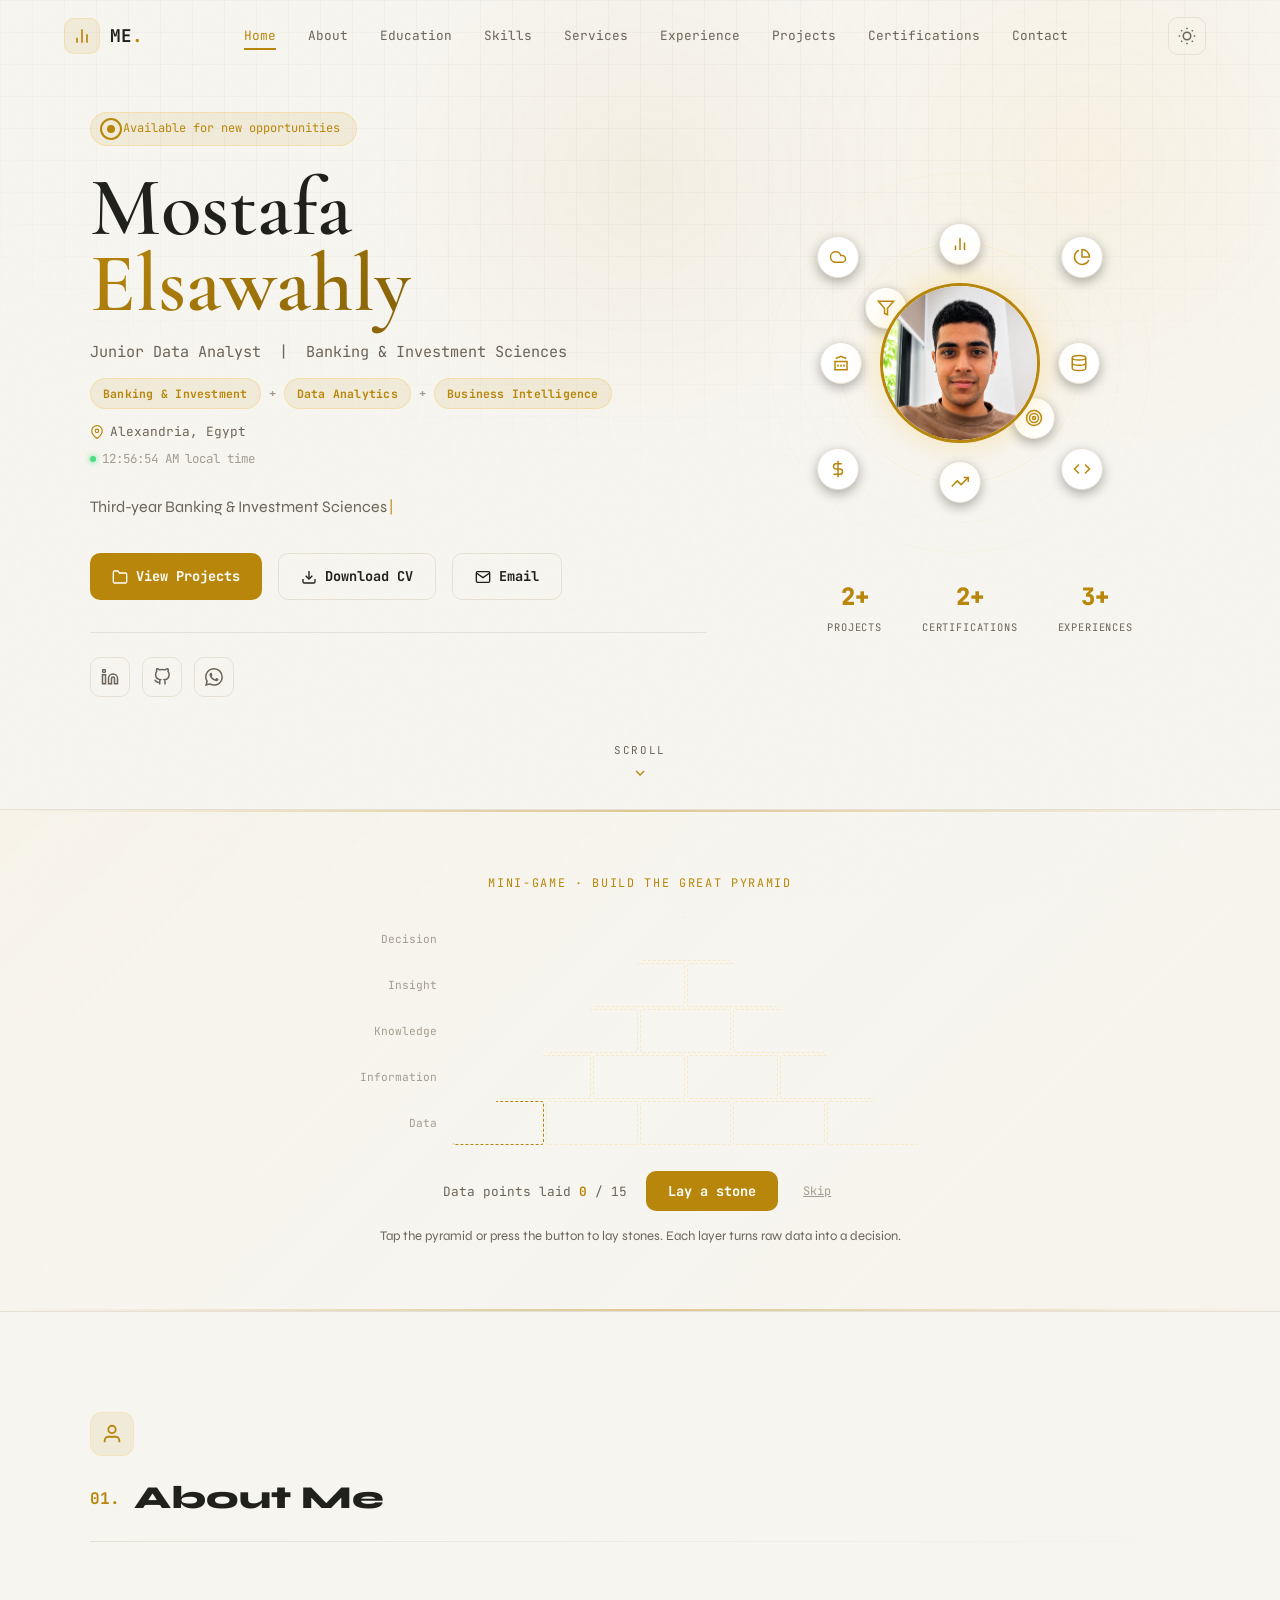
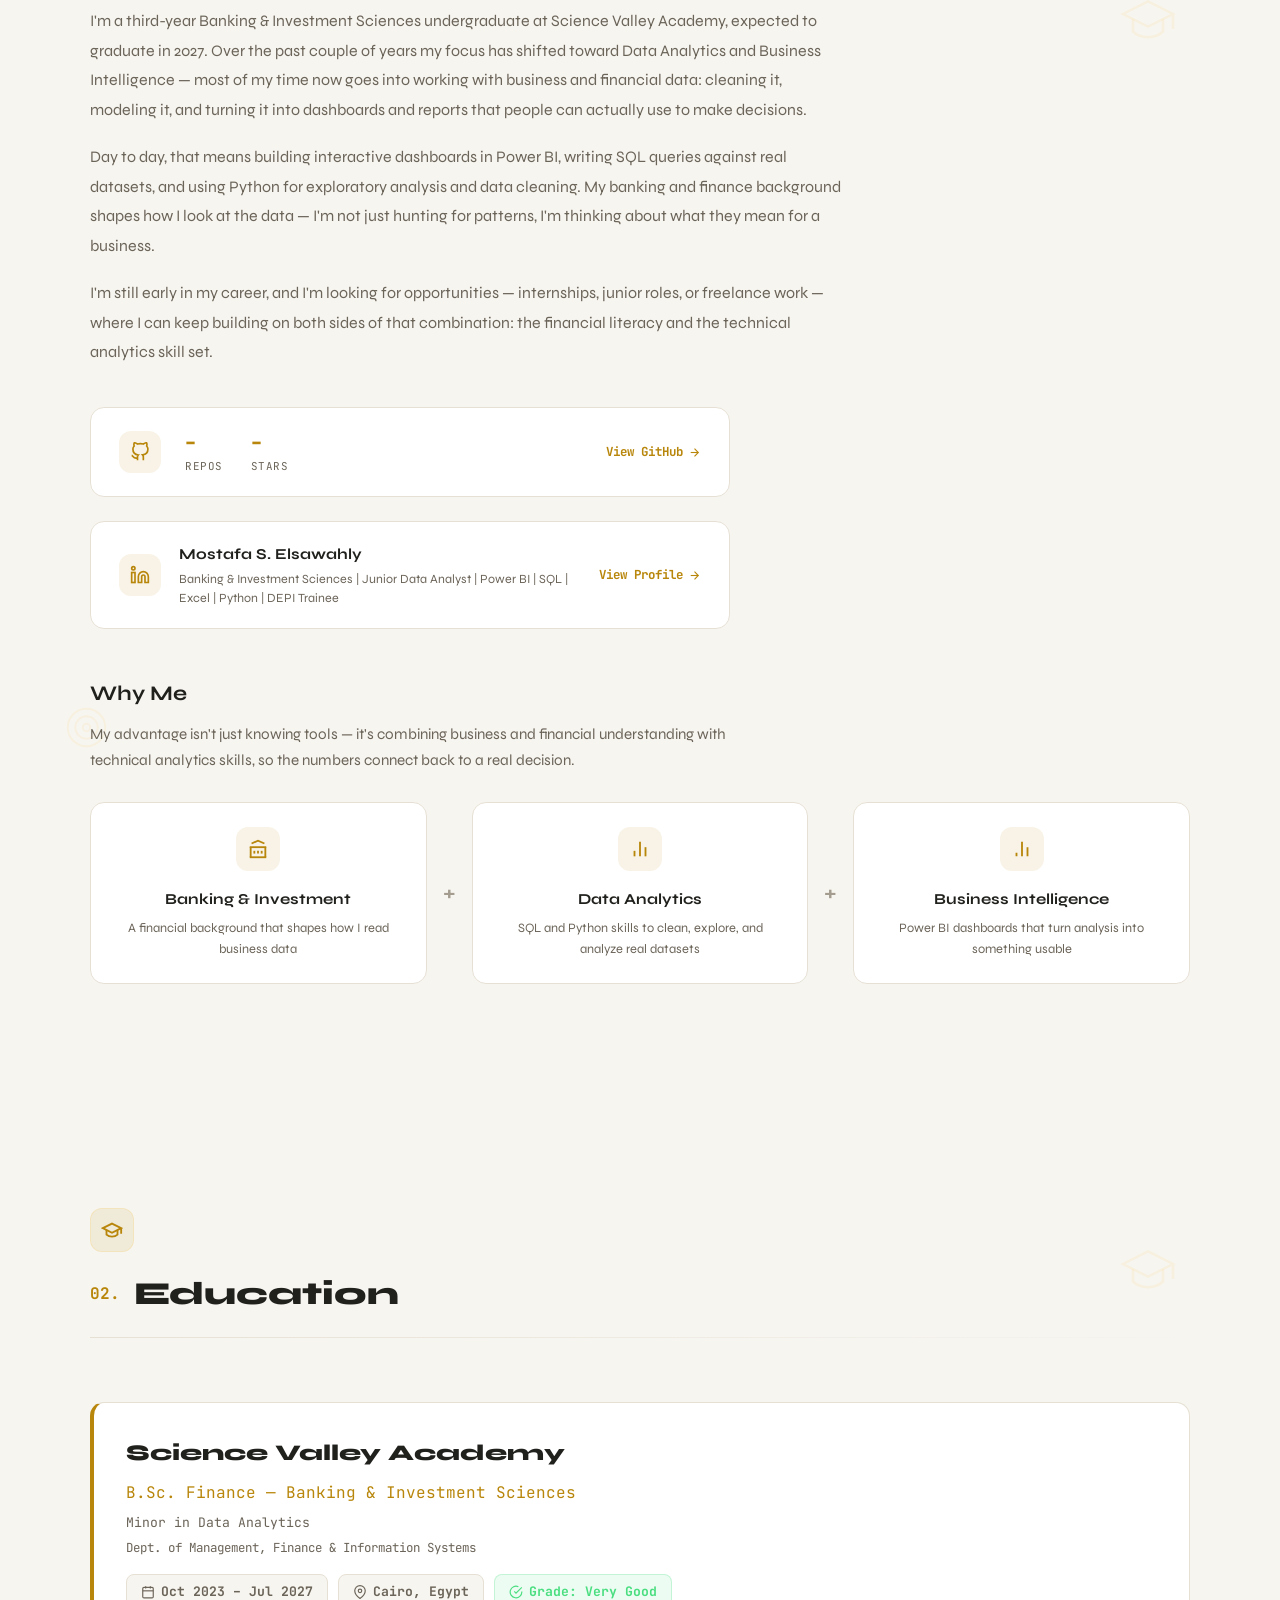
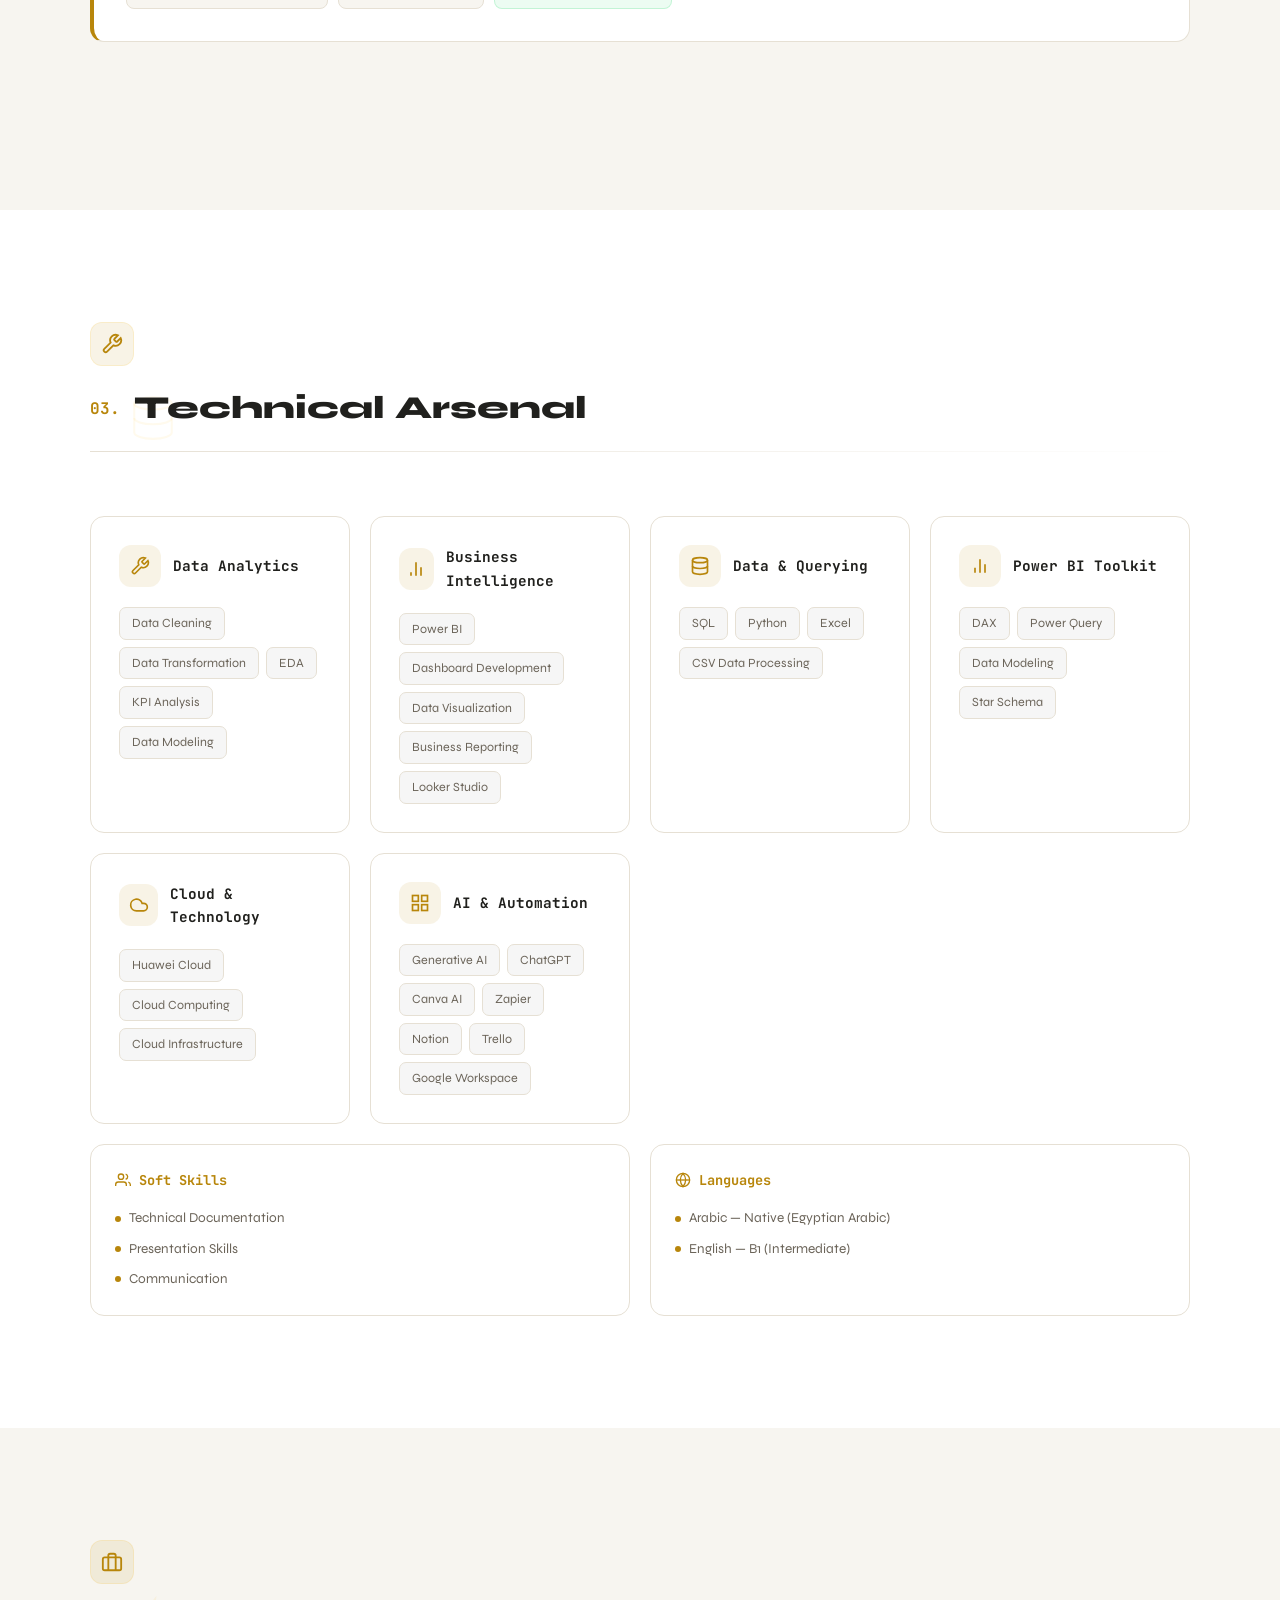
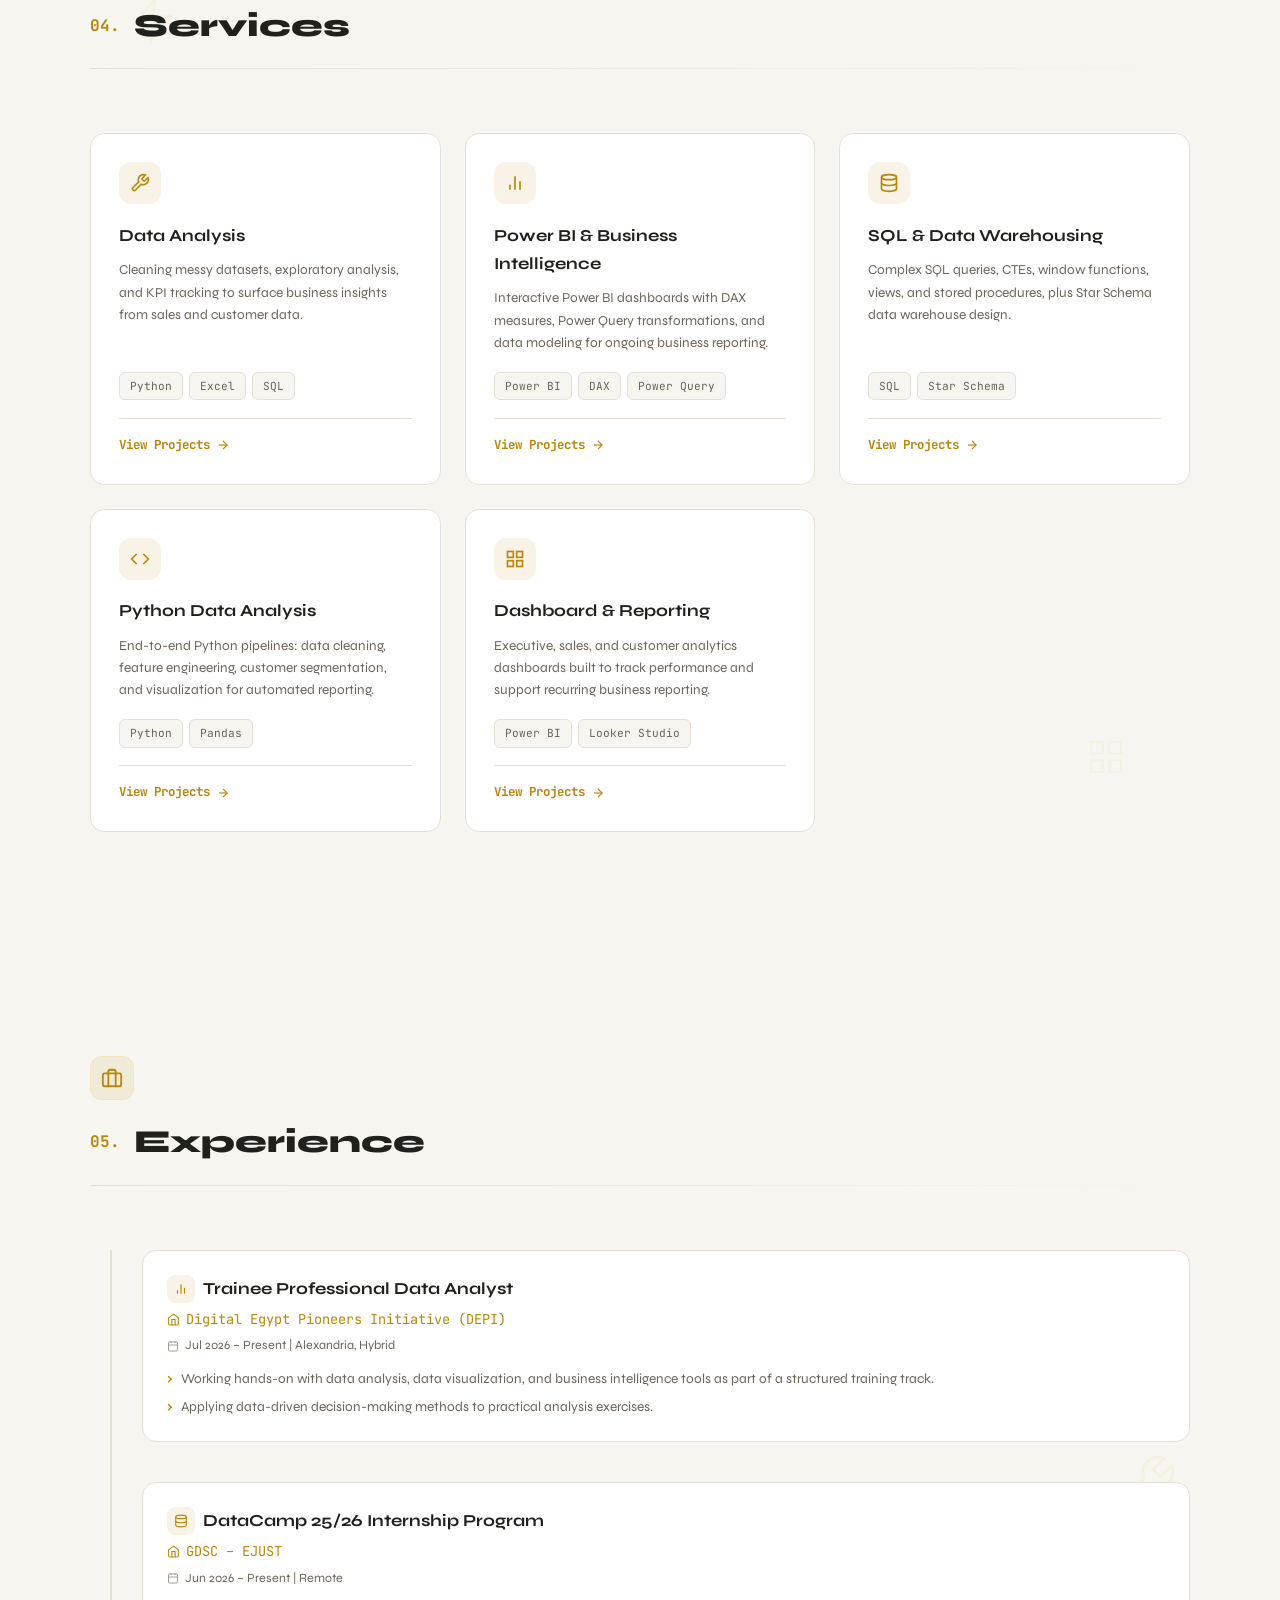
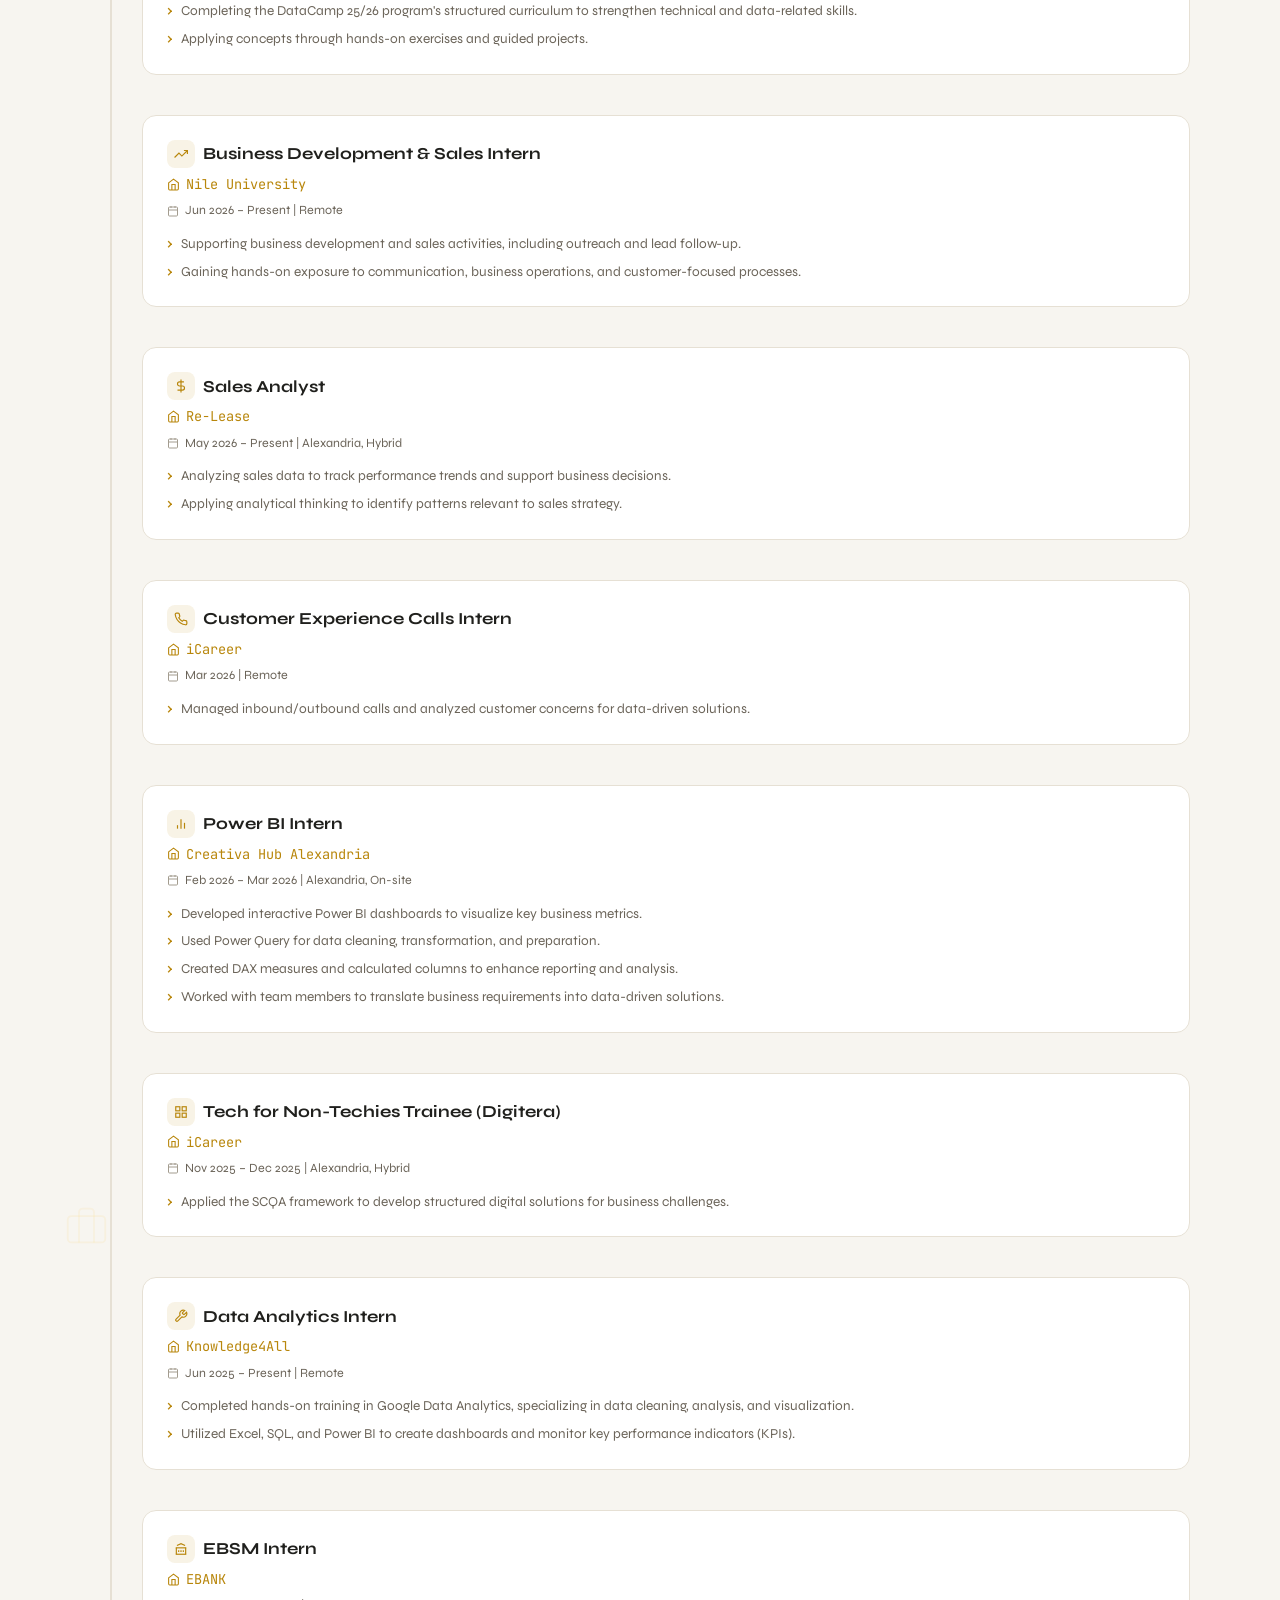
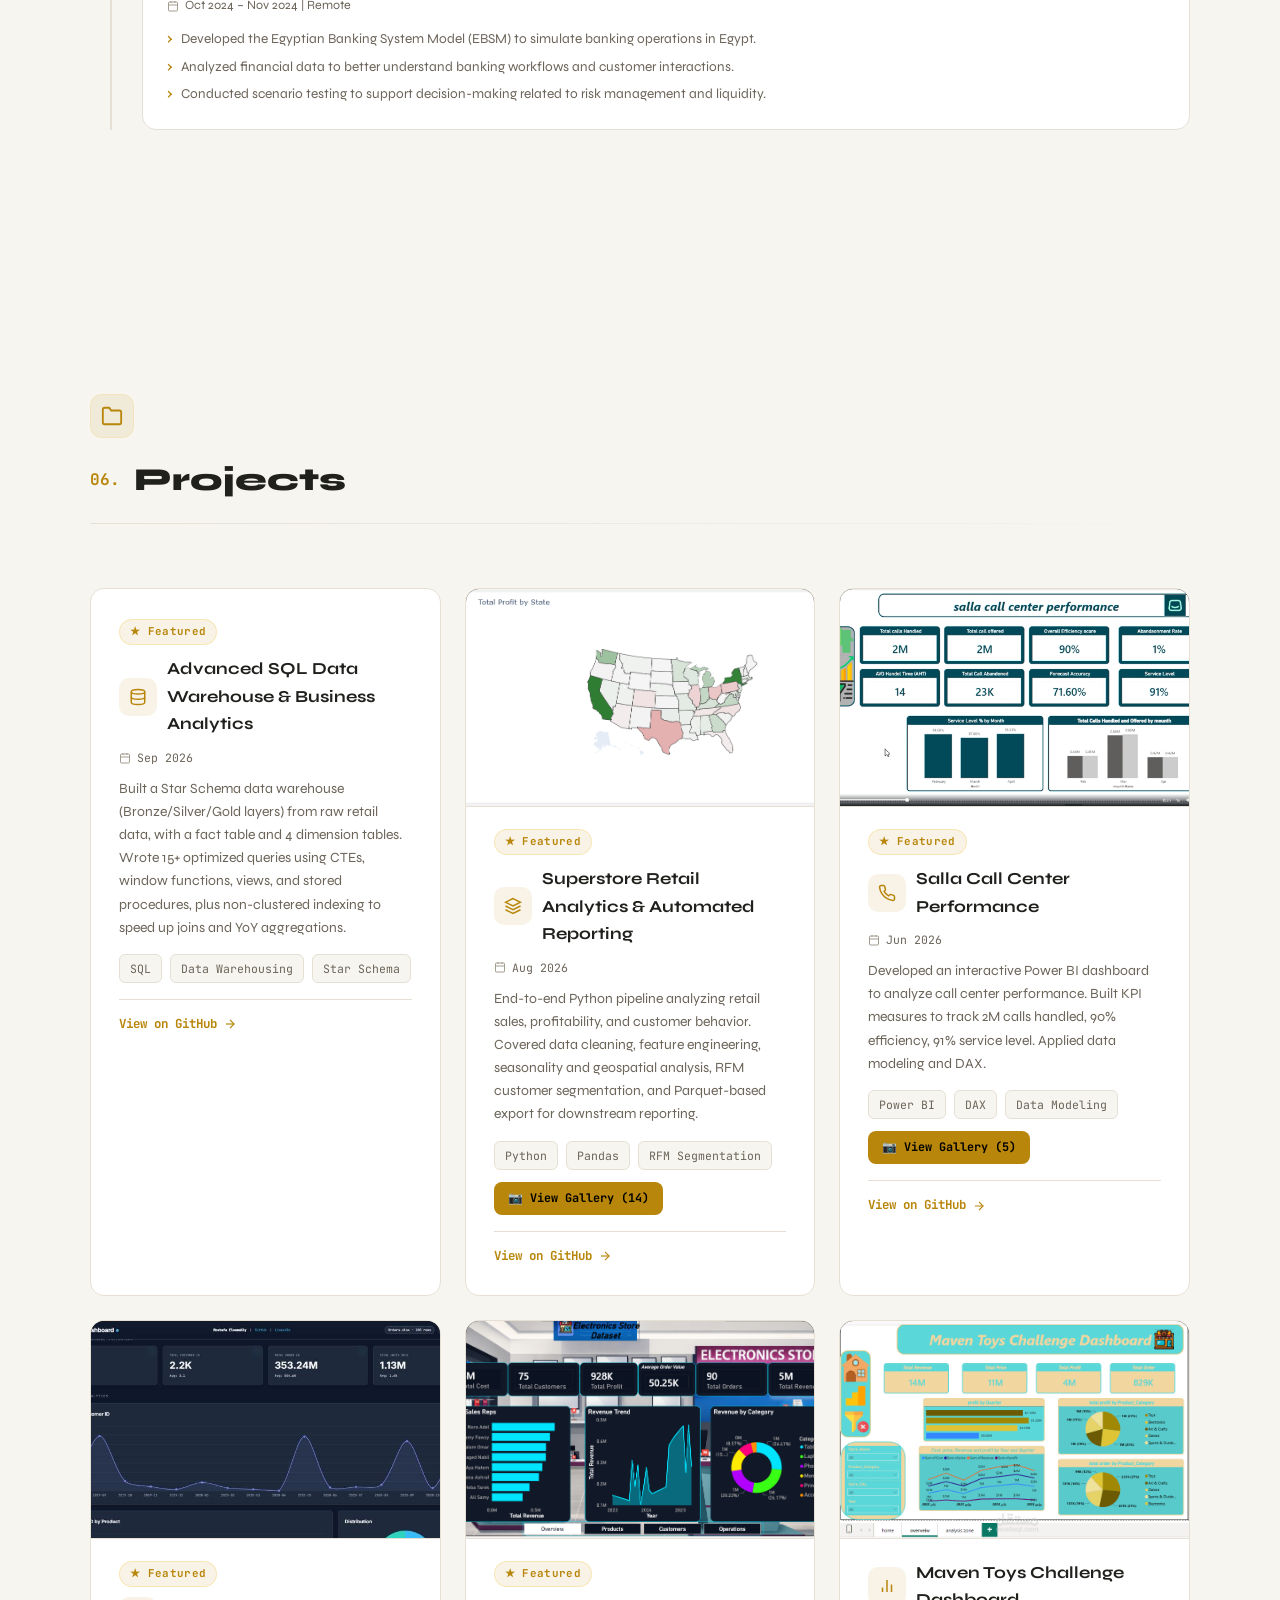
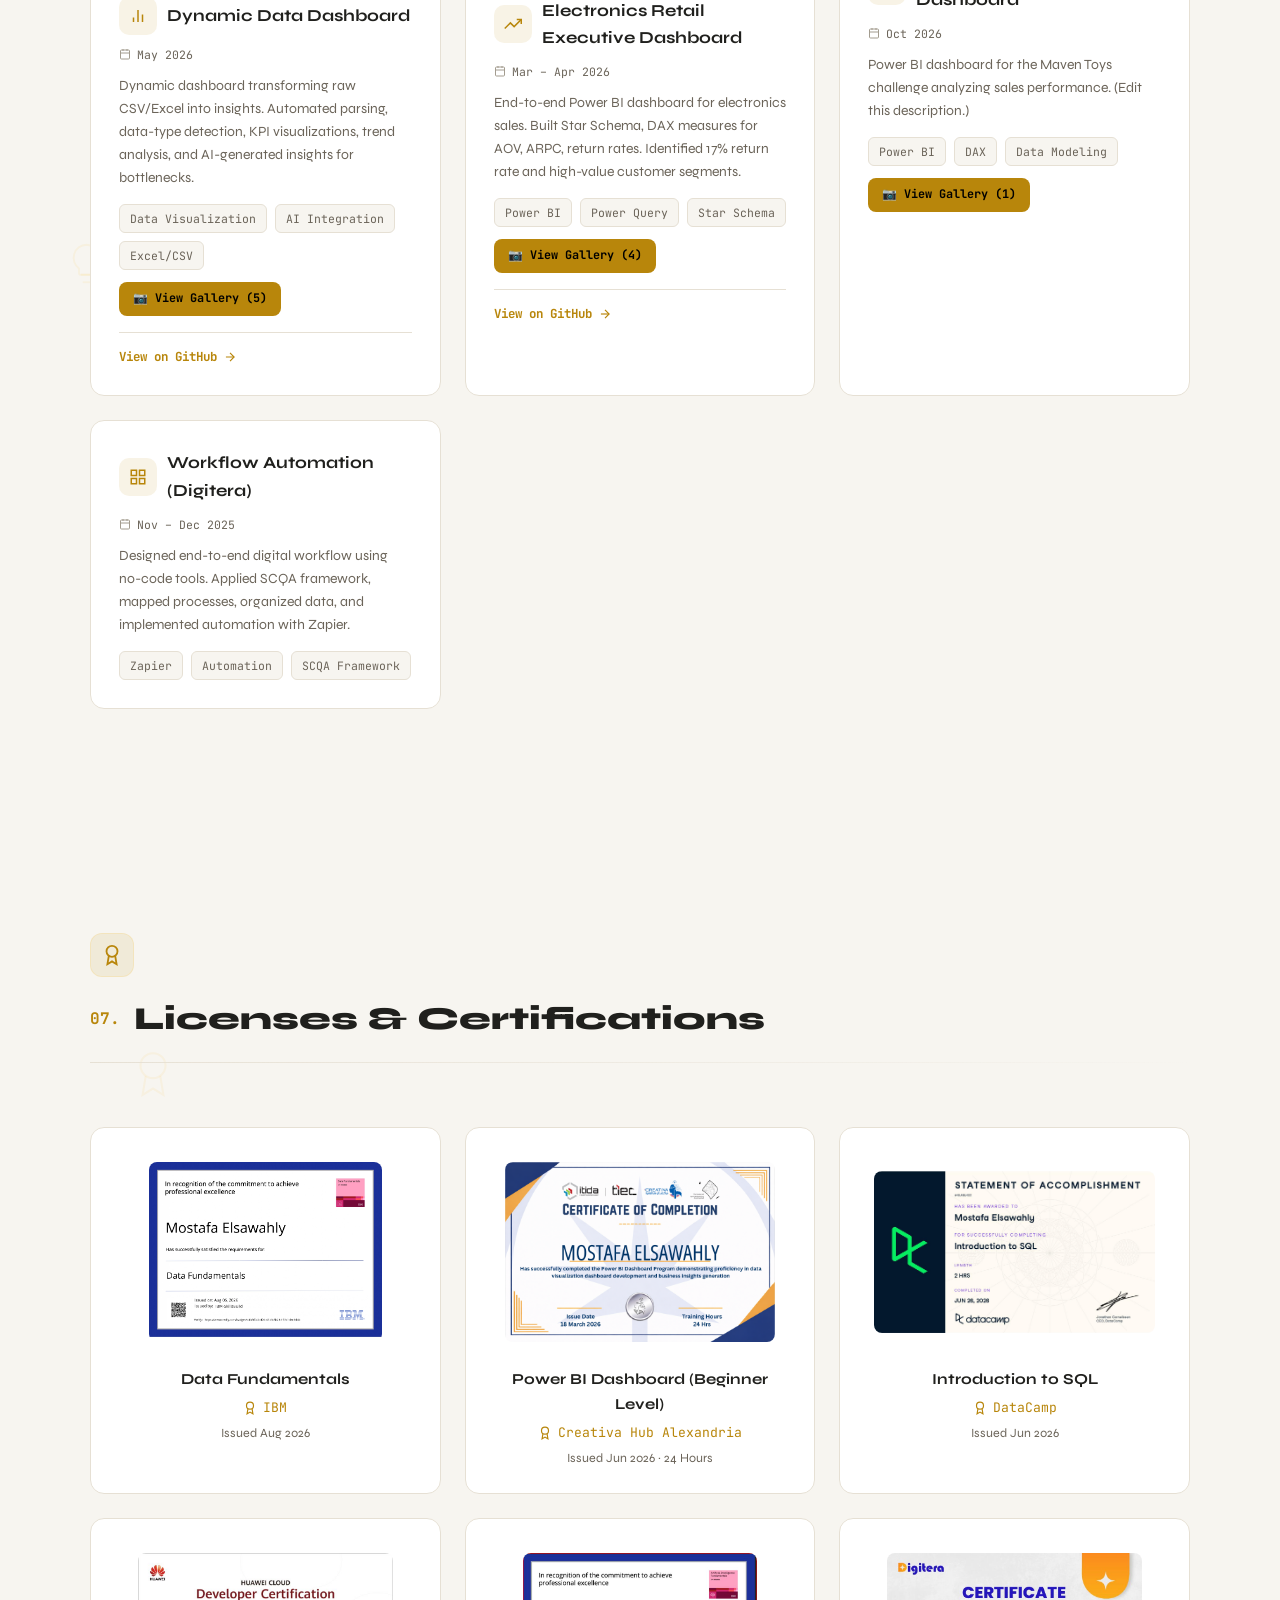
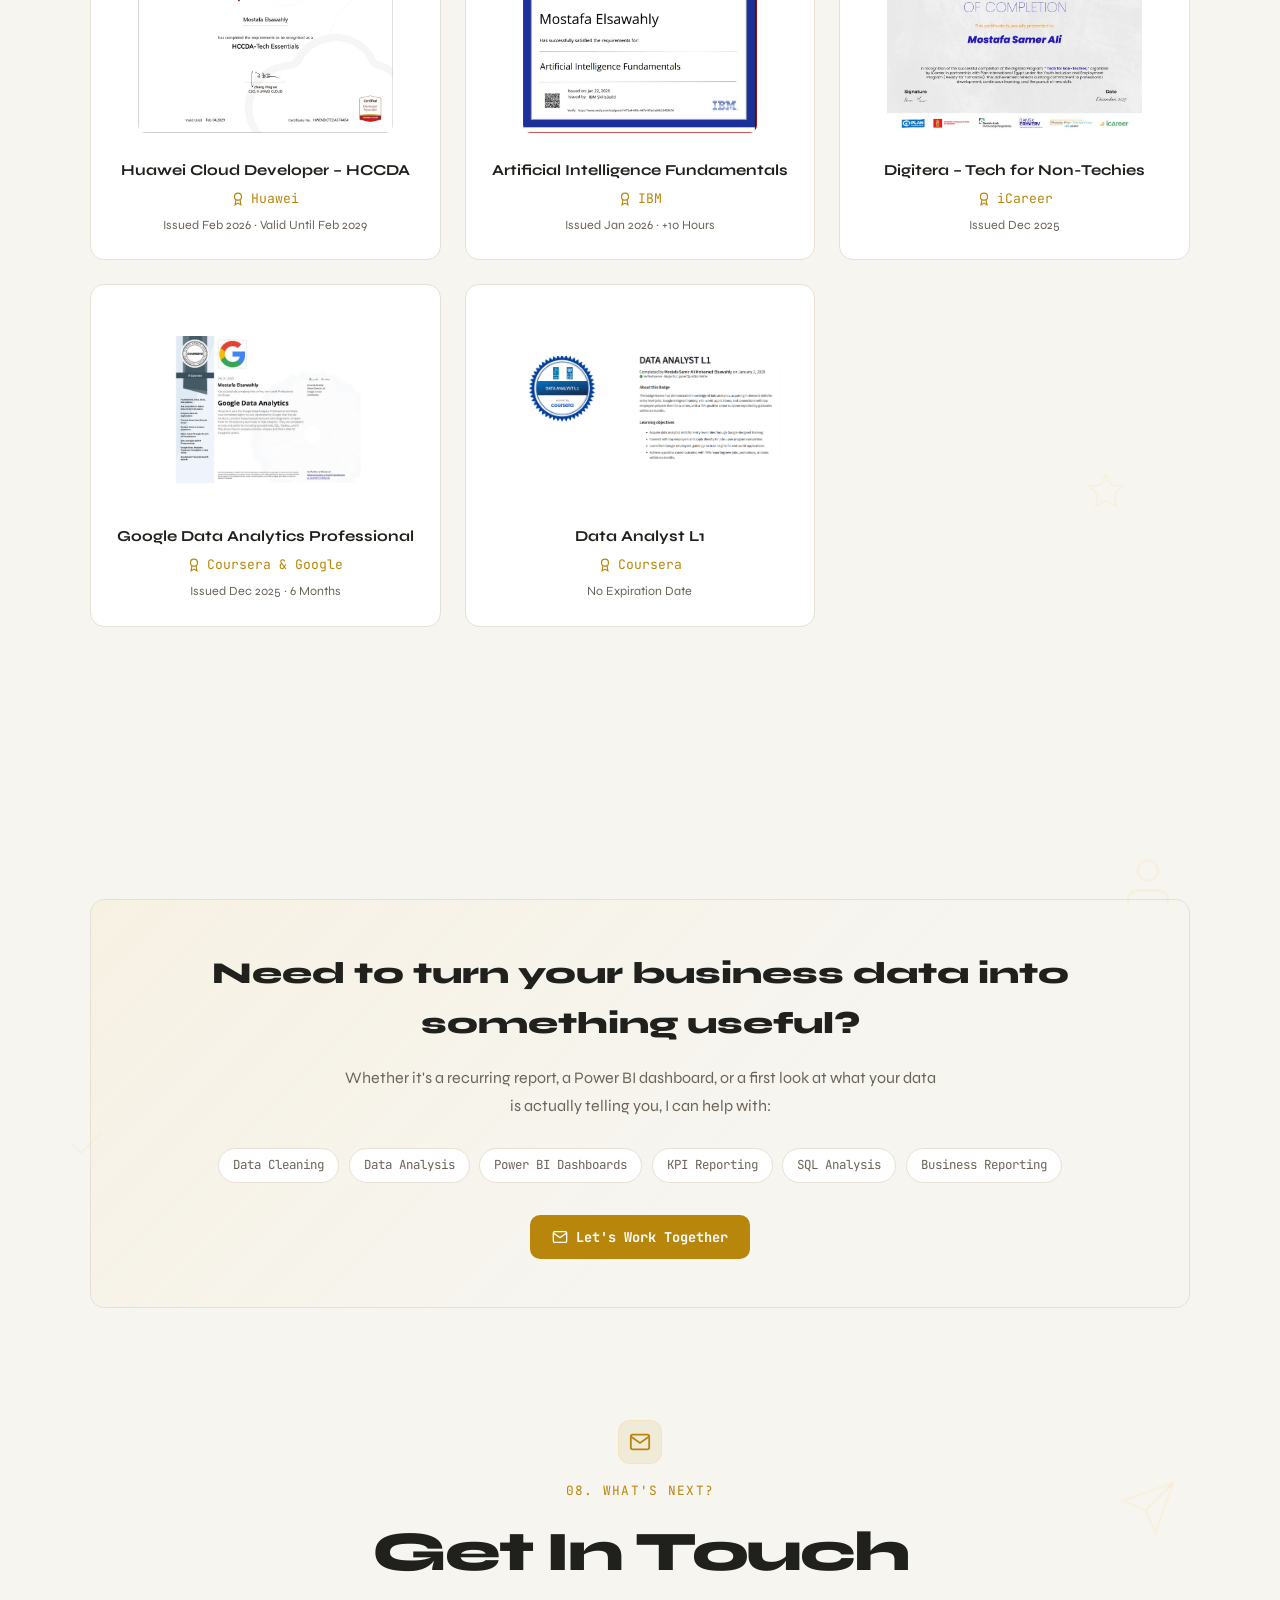
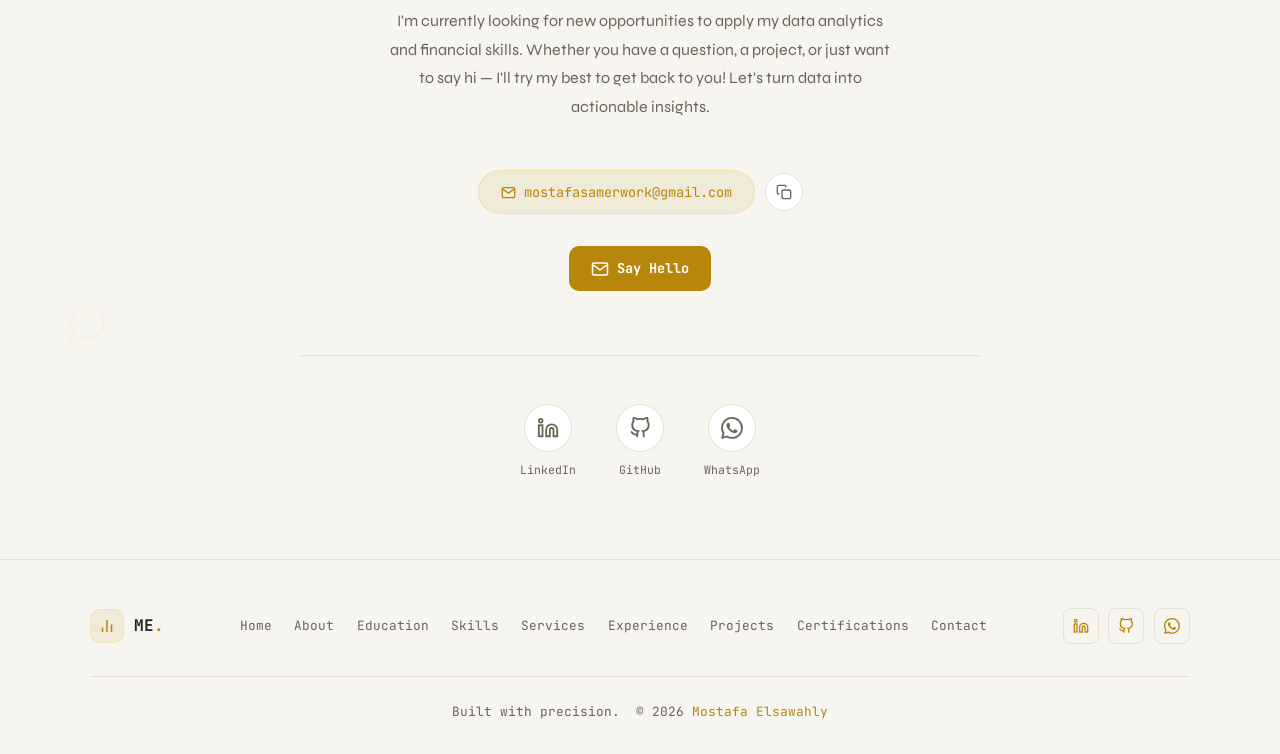
==== commit 107d133d: "Implement custom cursor with SVG graphics Added custom cursor styles and SVG elements for enhanced u" ====
--- a/index.html
+++ b/index.html
@@ -431,6 +431,17 @@
     .project-cta svg{width:14px;height:14px;transition:transform .3s cubic-bezier(.23,1,.32,1)}
     .project-card:hover .project-cta svg{transform:translateX(4px)}
 
+    /* ═══ PYRAMID CURSOR ═══ */
+    #custom-cursor-dot{width:22px;height:20px;background:none;border-radius:0;box-shadow:none;filter:drop-shadow(0 0 6px var(--primary))}
+    #custom-cursor-dot svg,#custom-cursor-ring svg{display:block;width:100%;height:100%;overflow:visible}
+    #custom-cursor-dot polygon{stroke:var(--primary);stroke-width:1;stroke-linejoin:round}
+    #custom-cursor-dot .pc-l{fill:#fde68a}
+    #custom-cursor-dot .pc-r{fill:var(--primary)}
+    #custom-cursor-ring{width:40px;height:36px;border:none;border-radius:0;background:none;transition:width .25s ease-out,height .25s ease-out,opacity .2s ease}
+    #custom-cursor-ring polygon{fill:transparent;stroke:var(--primary);stroke-opacity:.55;stroke-width:1.5;stroke-linejoin:round;transition:fill .25s,stroke-opacity .25s}
+    #custom-cursor-ring.hover{width:64px;height:58px}
+    #custom-cursor-ring.hover polygon{fill:var(--primary-dim);stroke-opacity:1}
+
     /* ═══ PYRAMID MINI-GAME ═══ */
     .pyr-banner{--bh:46px;text-align:center}
     .pyr-sun{position:absolute;left:50%;bottom:-260px;width:620px;height:620px;margin-left:-310px;border-radius:50%;background:radial-gradient(circle,rgba(251,191,36,.3),transparent 62%);opacity:0;transform:translateY(60%);transition:opacity 1.4s ease,transform 1.8s cubic-bezier(.23,1,.32,1);pointer-events:none}
@@ -587,8 +598,8 @@
 </head>
 <body>
   <a href="#home" class="skip-link">Skip to main content</a>
-  <div id="custom-cursor-dot" aria-hidden="true"></div>
-  <div id="custom-cursor-ring" aria-hidden="true"></div>
+  <div id="custom-cursor-dot" aria-hidden="true"><svg viewBox="0 0 24 22"><polygon class="pc-l" points="12,1 12,21 2,21"/><polygon class="pc-r" points="12,1 22,21 12,21"/></svg></div>
+  <div id="custom-cursor-ring" aria-hidden="true"><svg viewBox="0 0 24 22"><polygon points="12,1 23,21 1,21"/></svg></div>
   <!-- PRELOADER -->
   <div id="preloader">
     <div class="preloader-stage">
@@ -1381,14 +1392,12 @@
       var interactiveSelector='a, button, input, textarea, select, [role="button"], .project-card, .service-card, .skill-card, .cert-card, .tl-card';
       document.addEventListener('mouseover',function(e){
         if(e.target.closest(interactiveSelector)){
-          ring.style.width='64px';ring.style.height='64px';
-          ring.style.borderColor='var(--primary)';ring.style.backgroundColor='var(--primary-dim)';
+          ring.classList.add('hover');
         }
       });
       document.addEventListener('mouseout',function(e){
         if(e.target.closest(interactiveSelector)){
-          ring.style.width='38px';ring.style.height='38px';
-          ring.style.borderColor='rgba(251,191,36,.5)';ring.style.backgroundColor='transparent';
+          ring.classList.remove('hover');
         }
       });
       function renderCursor(){
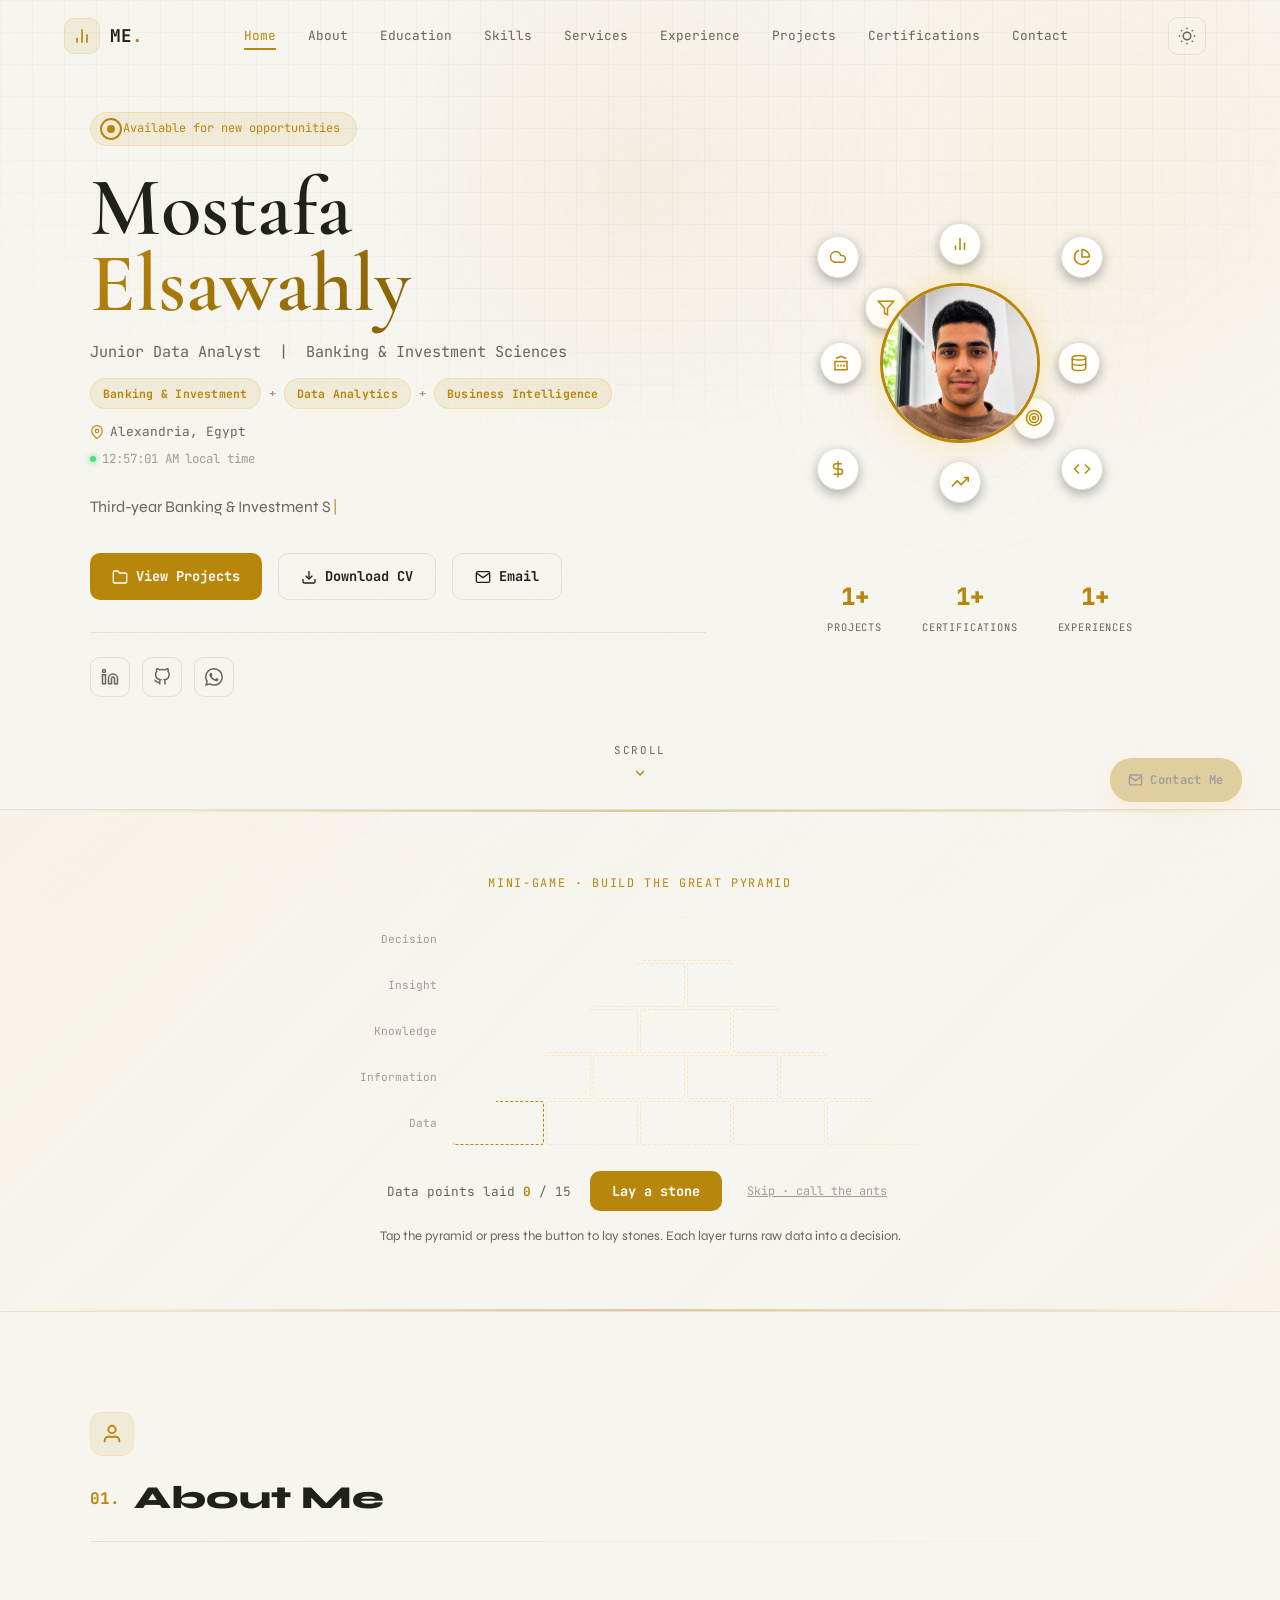
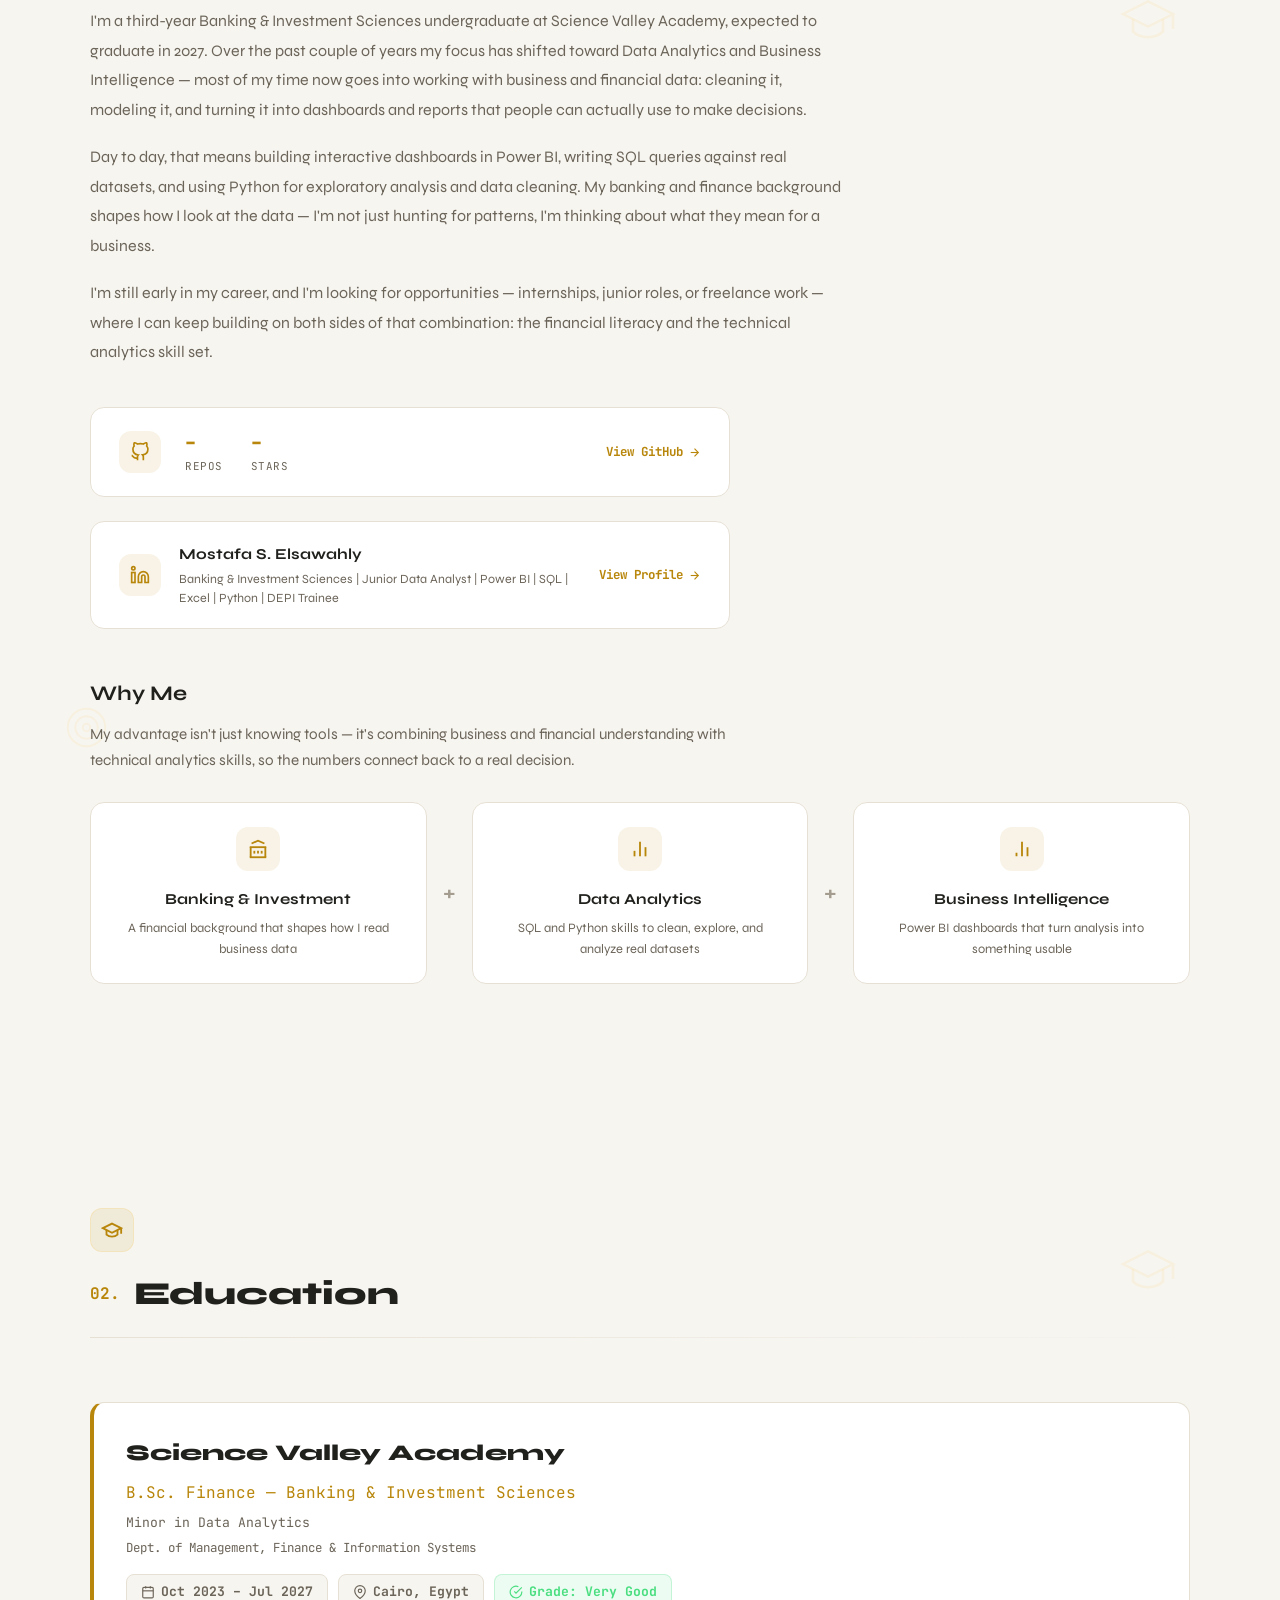
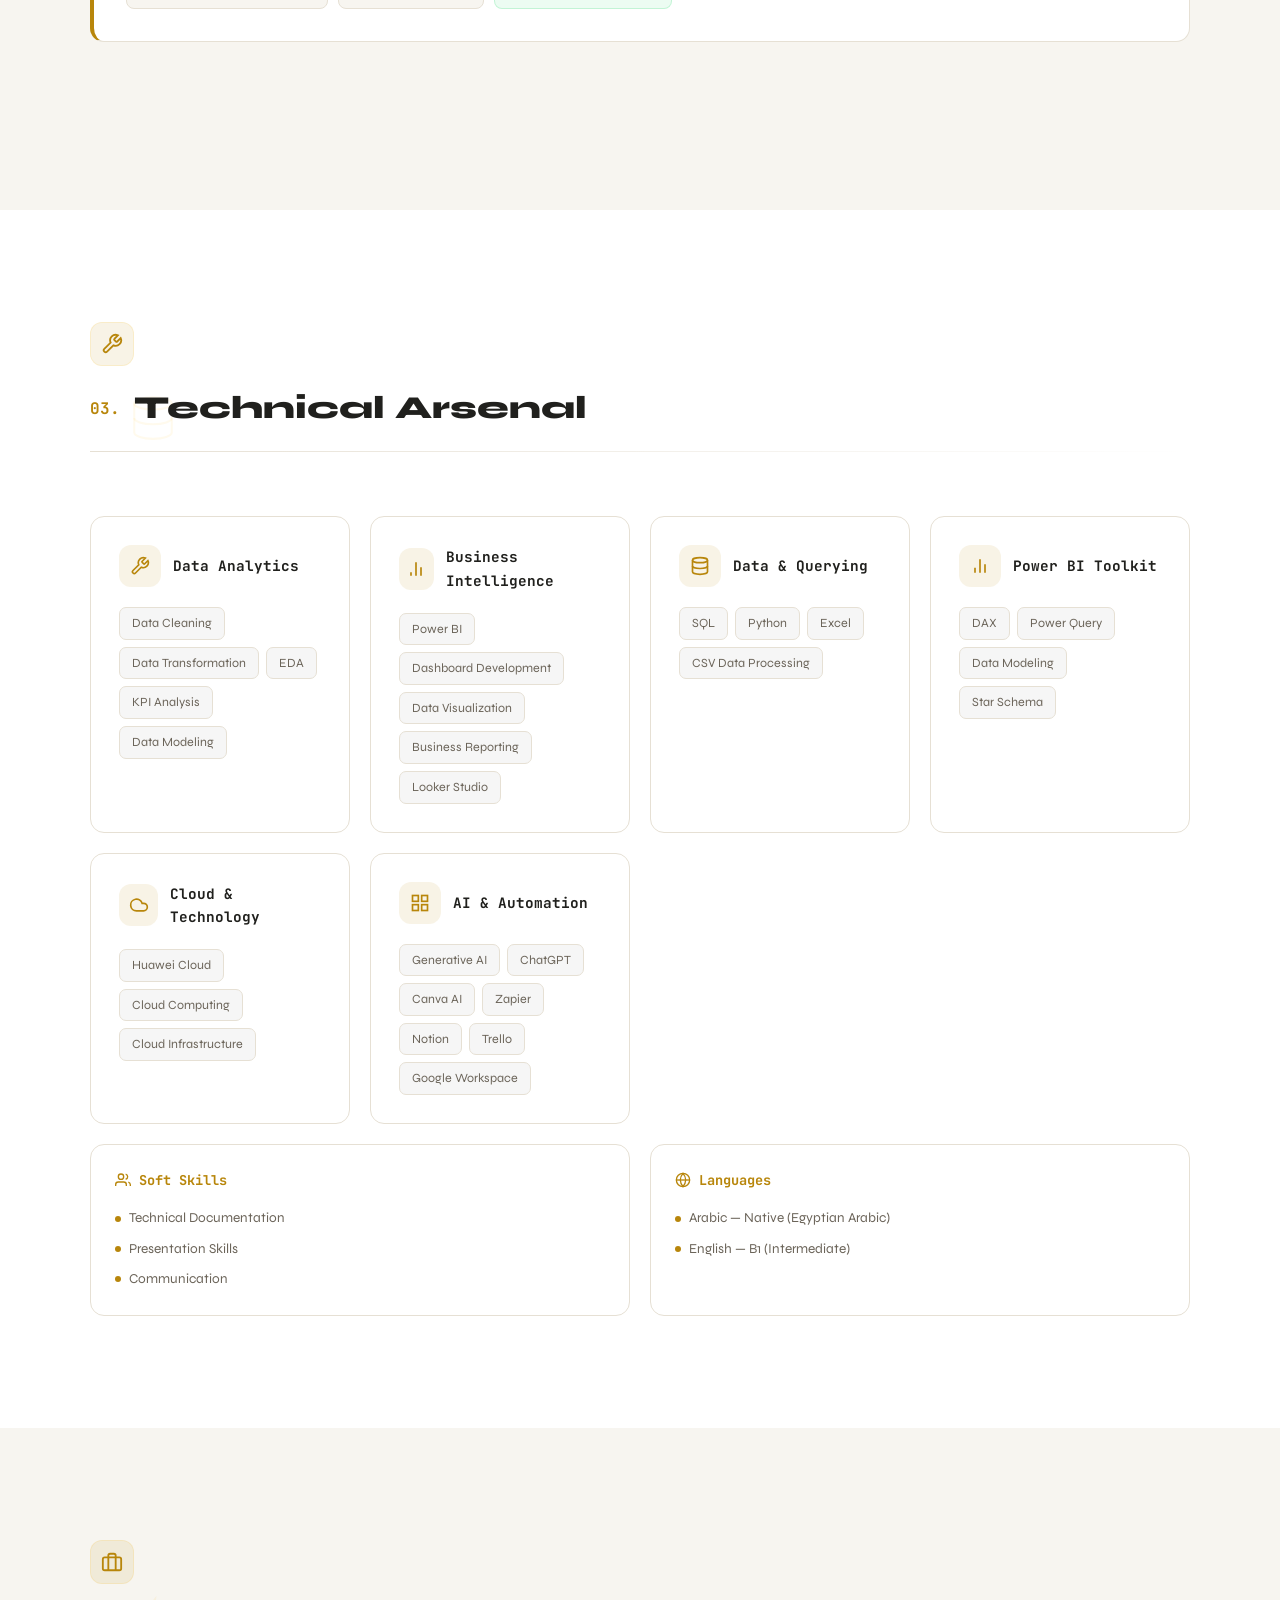
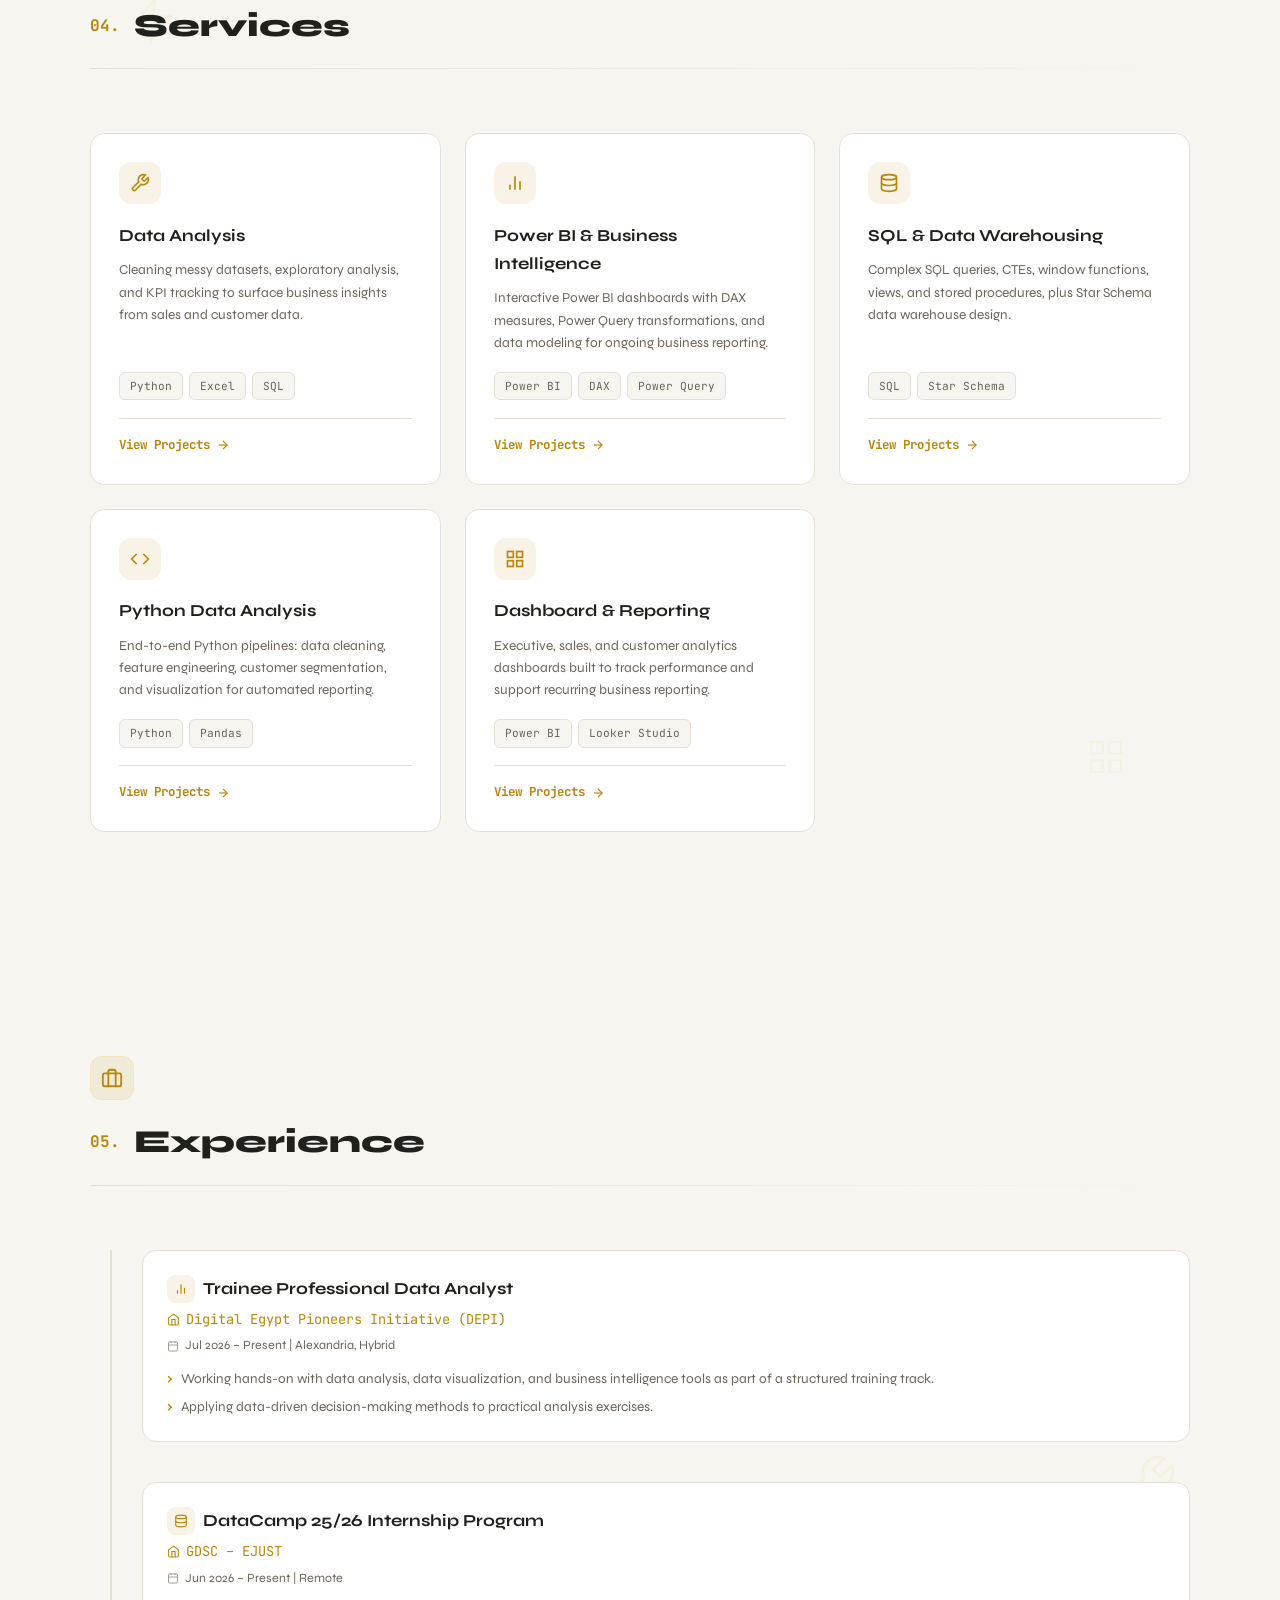
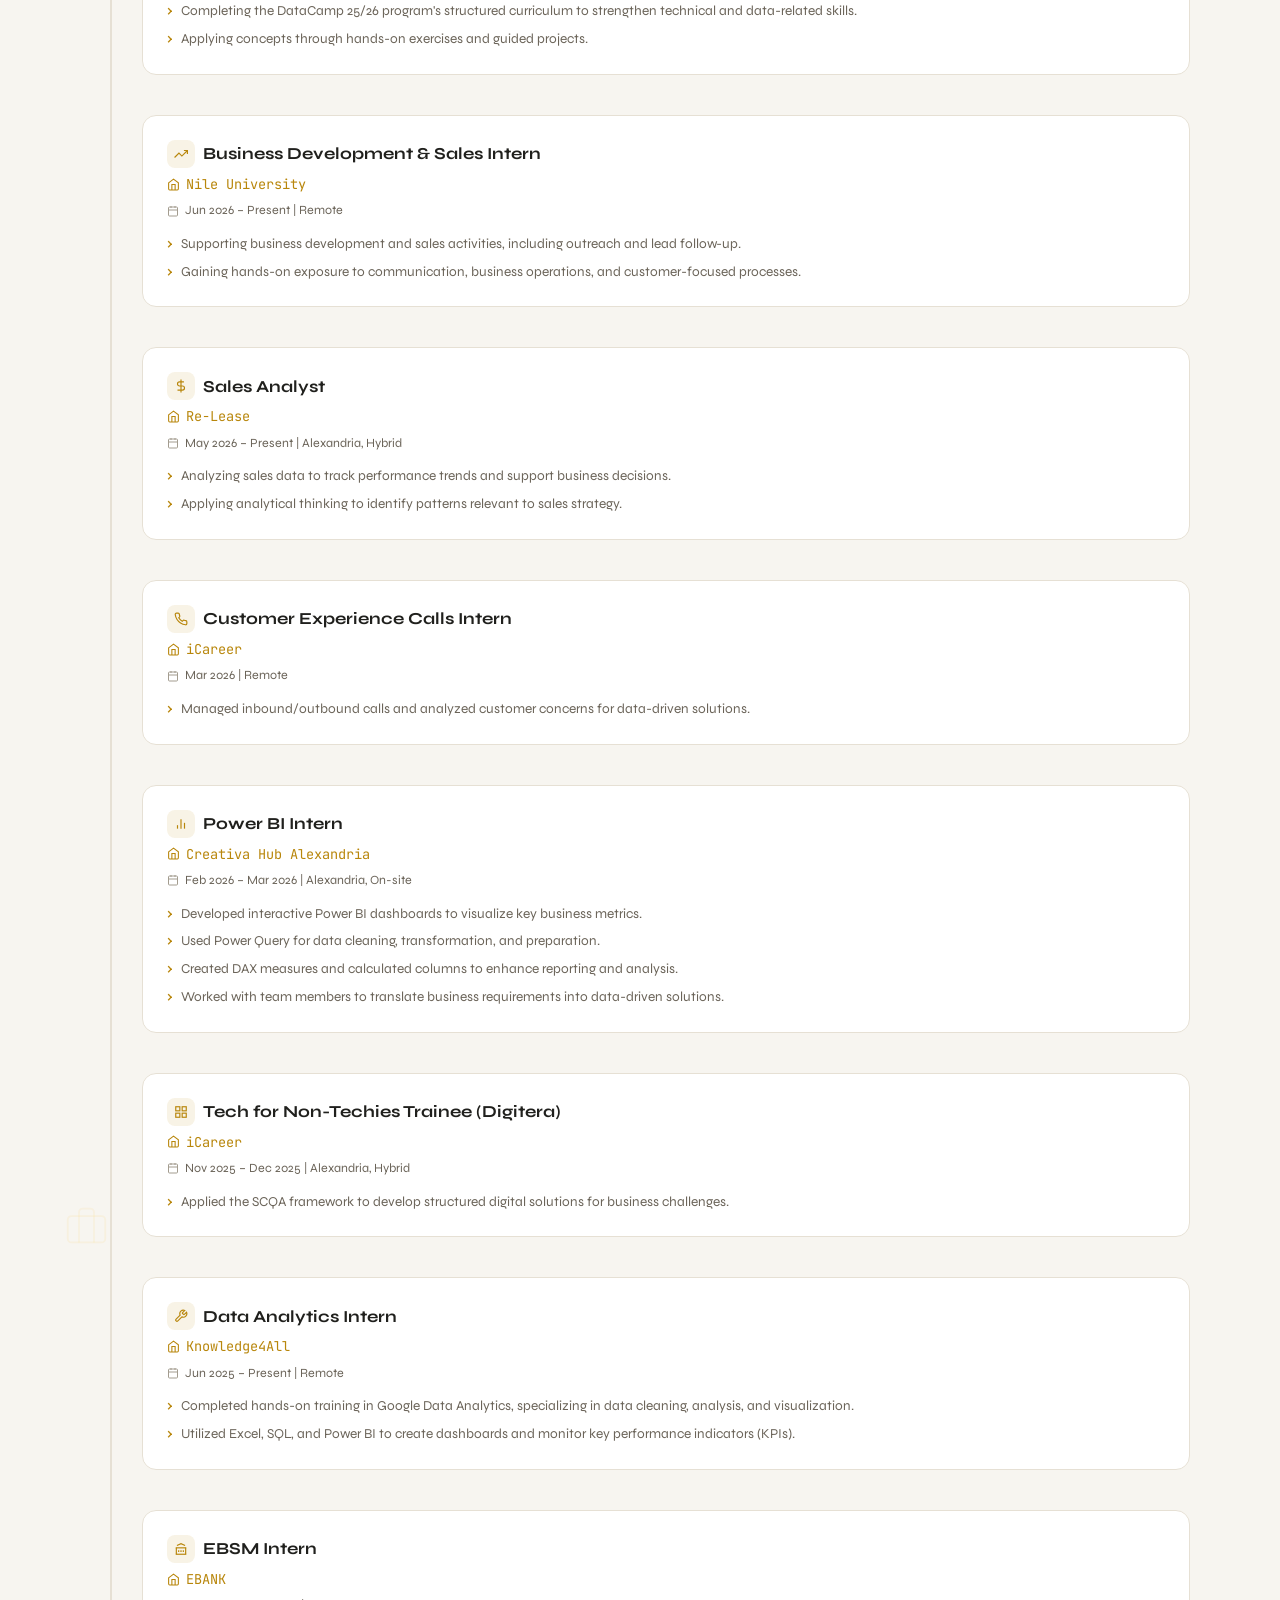
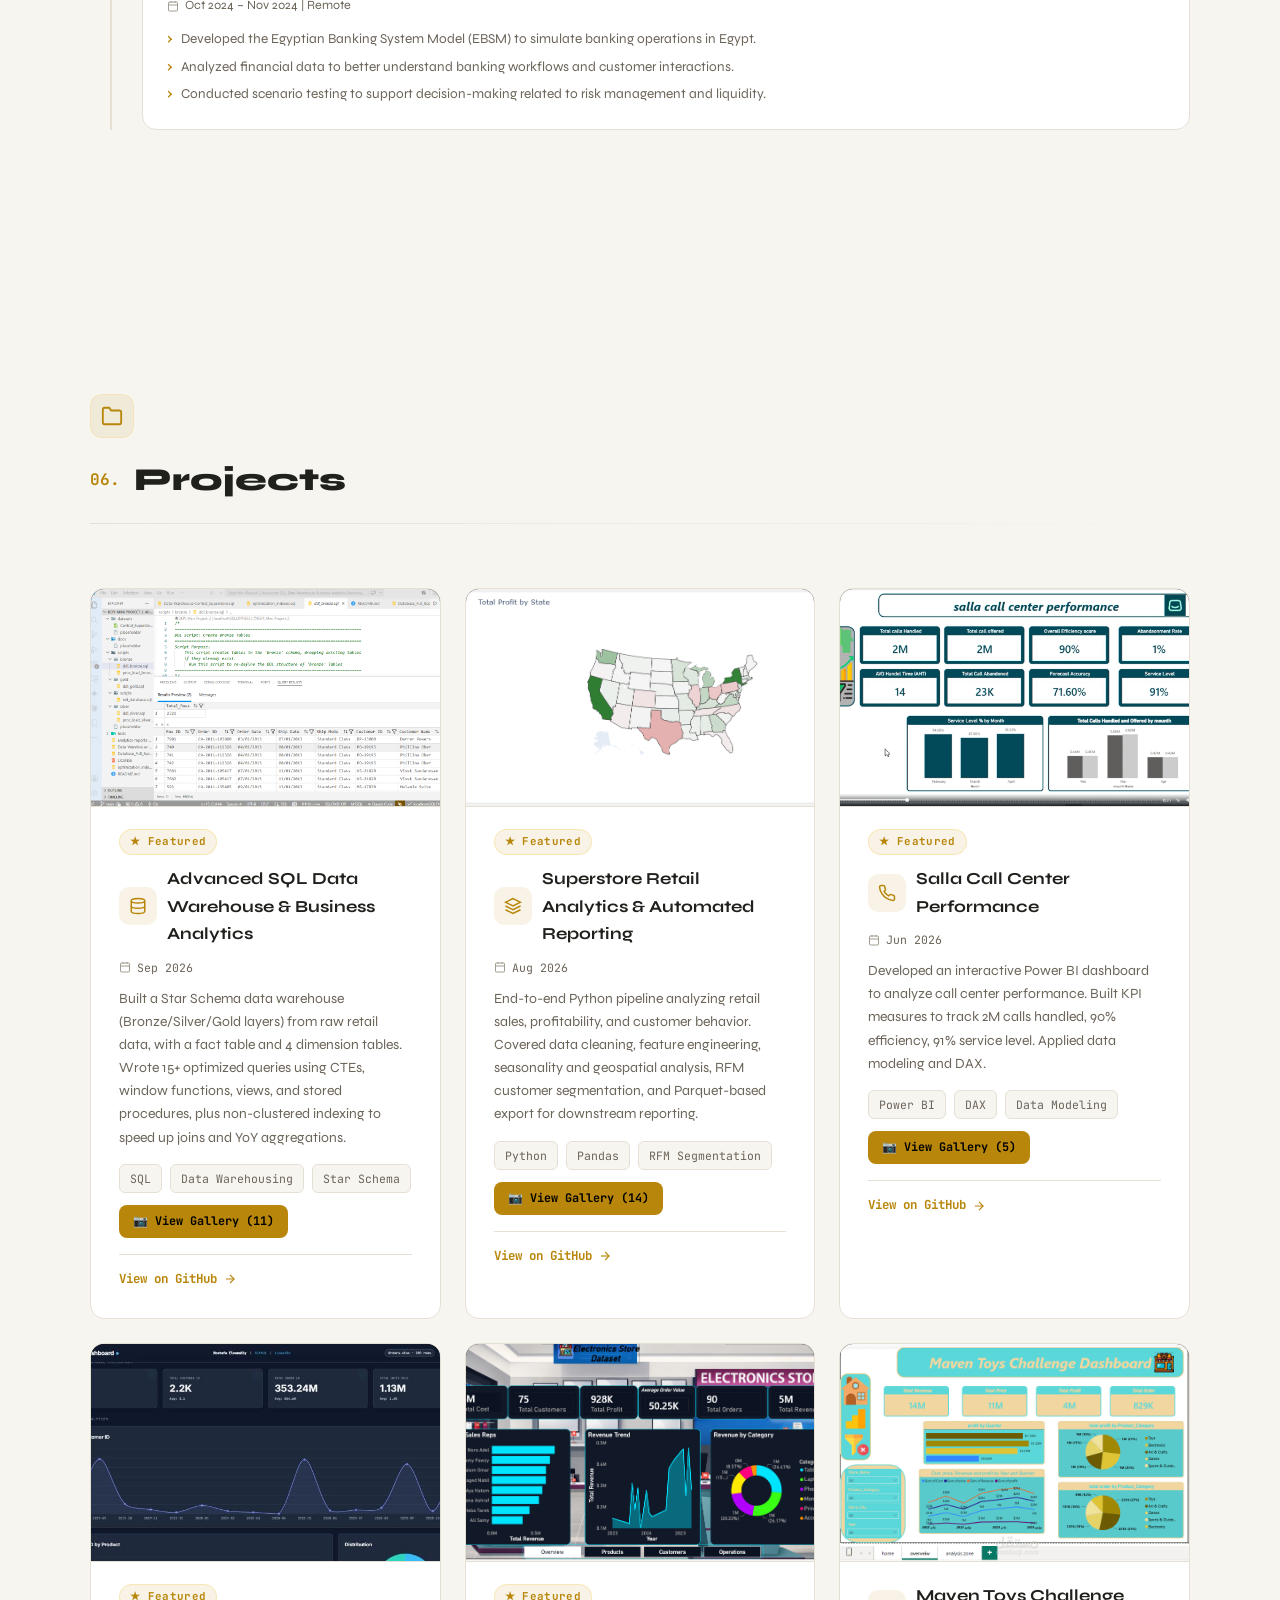
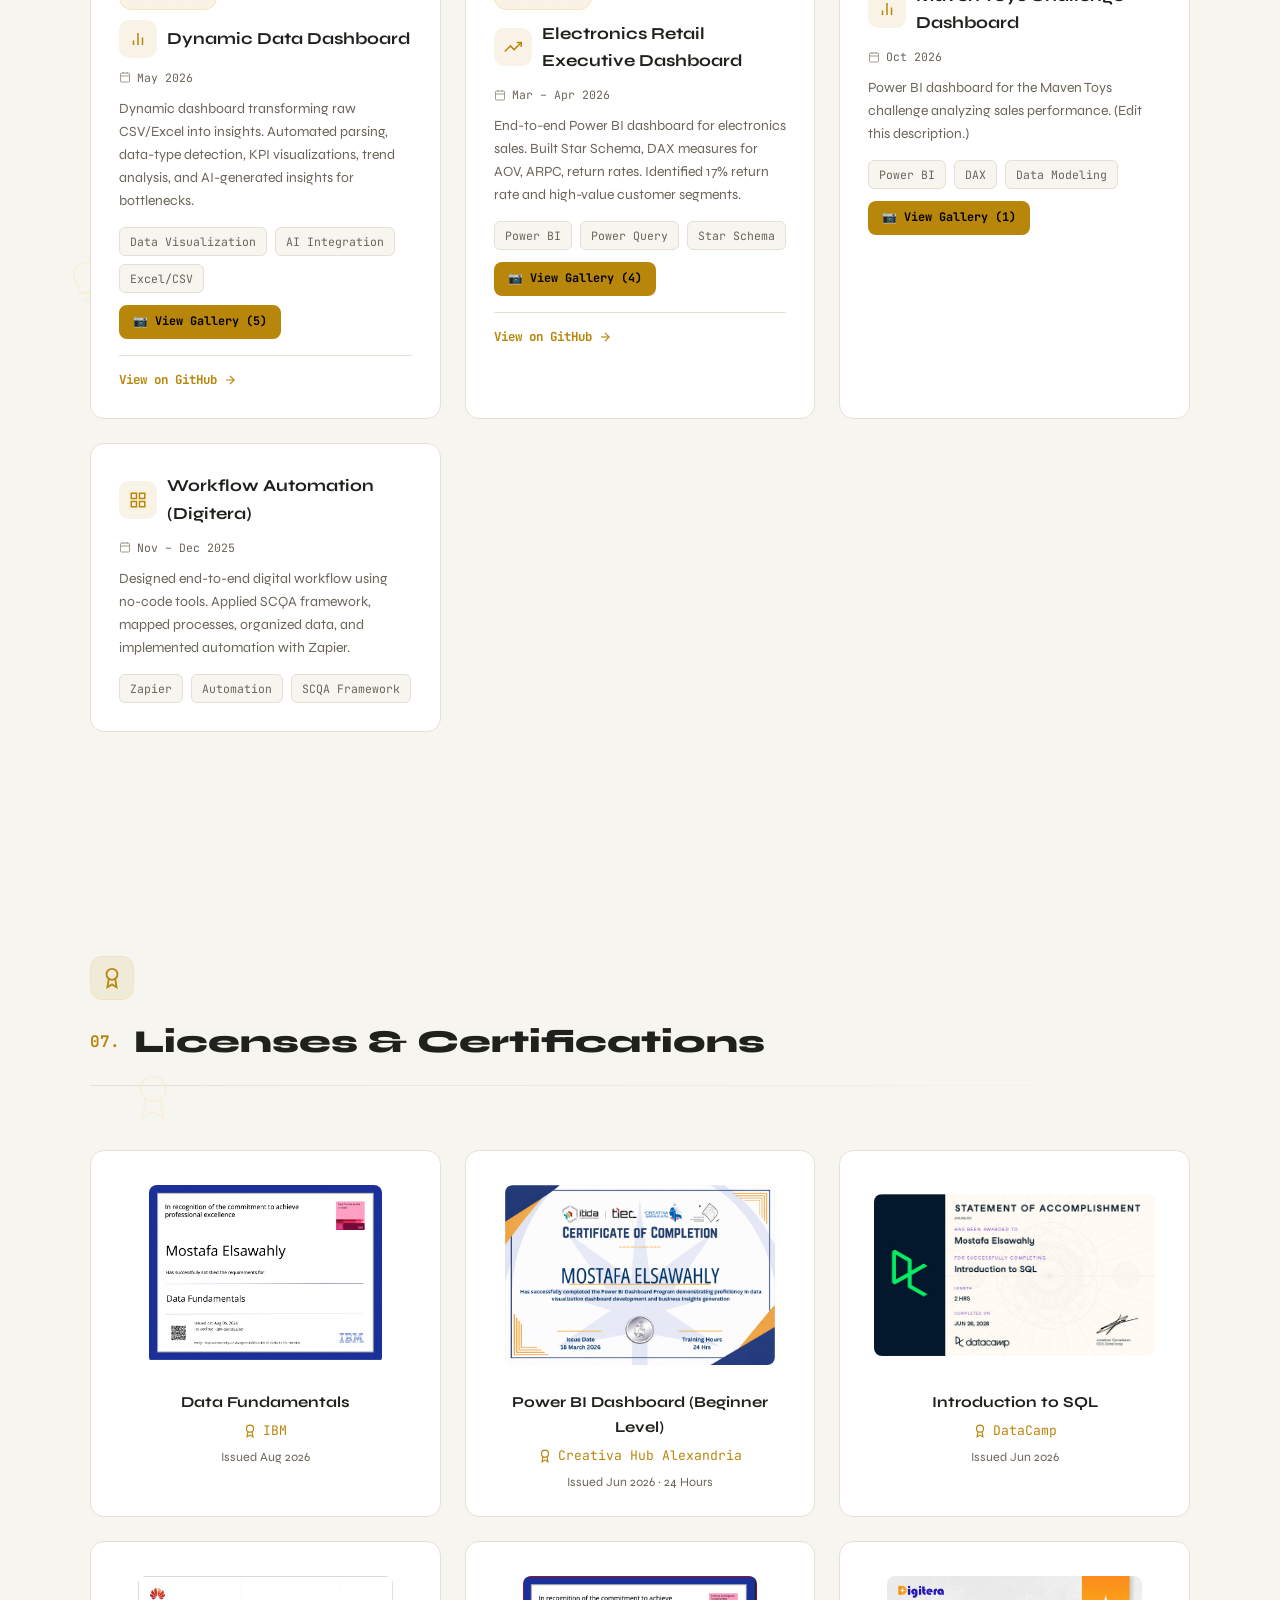
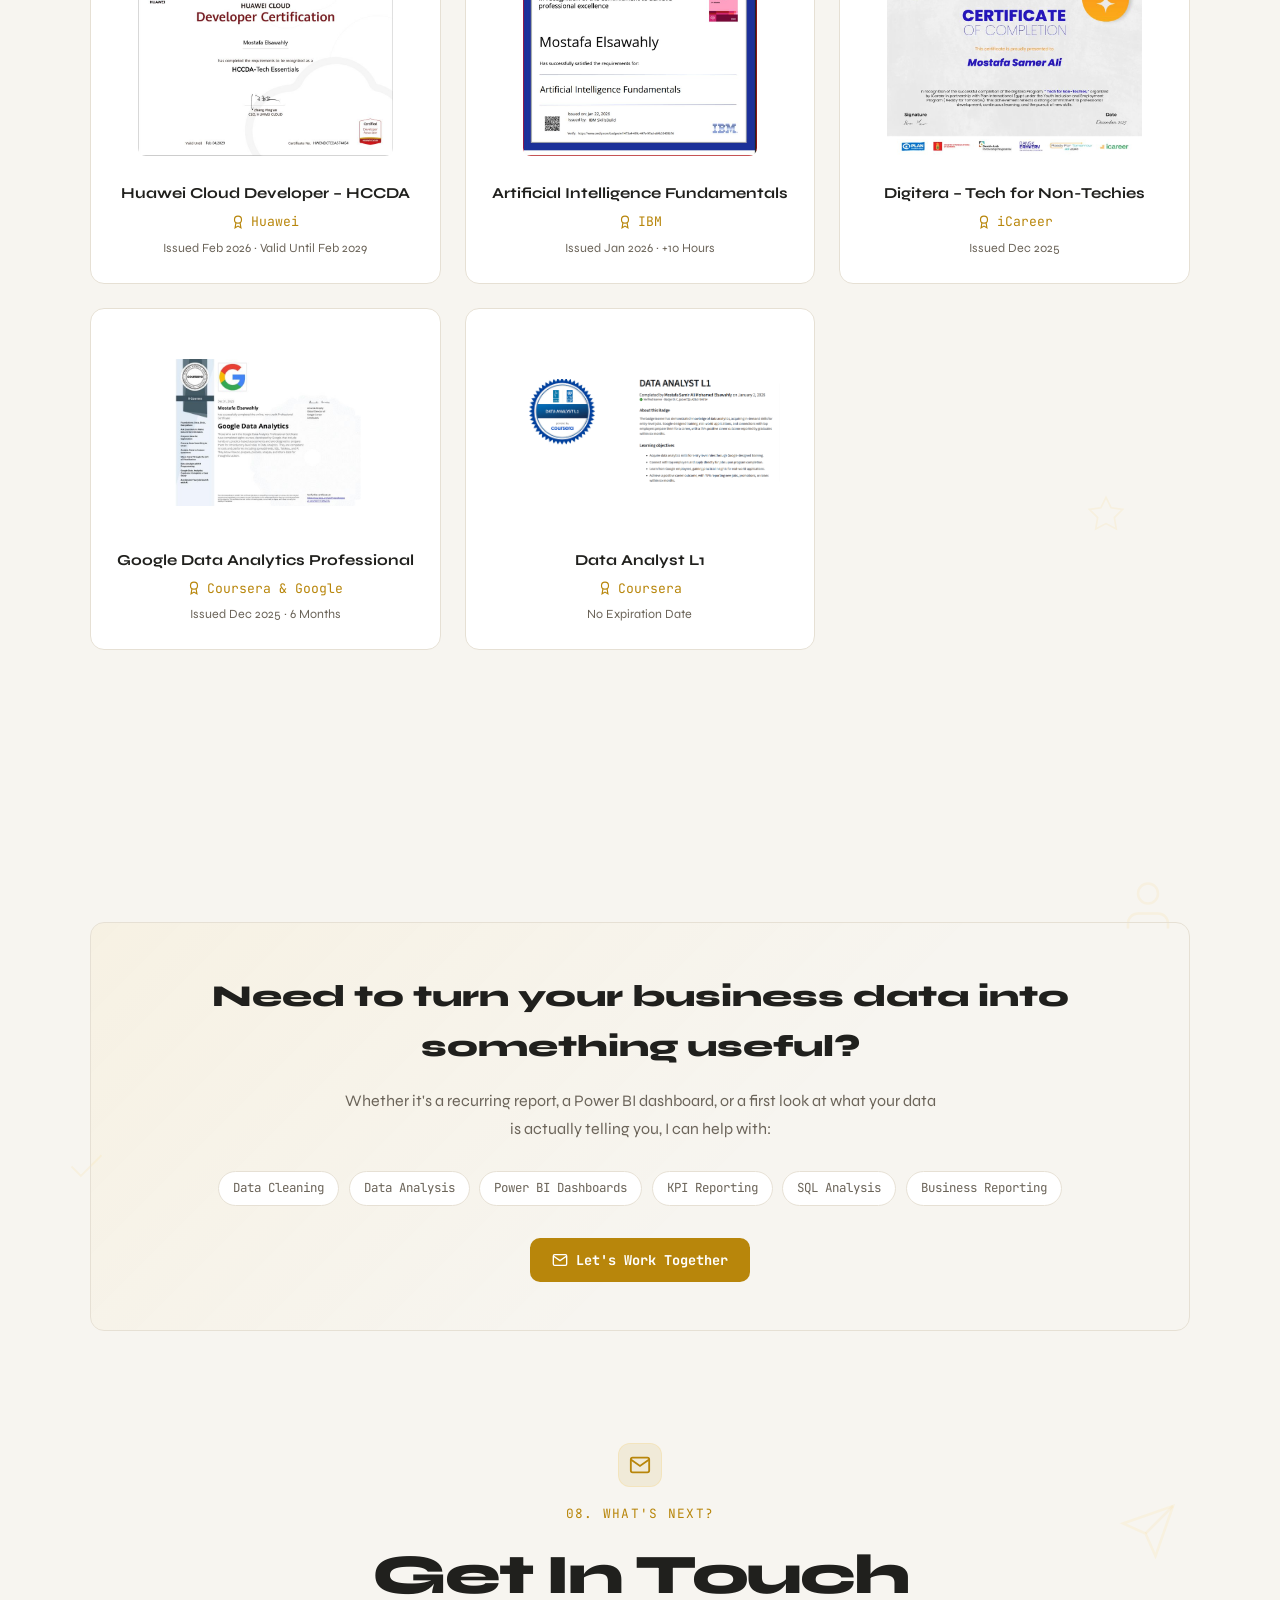
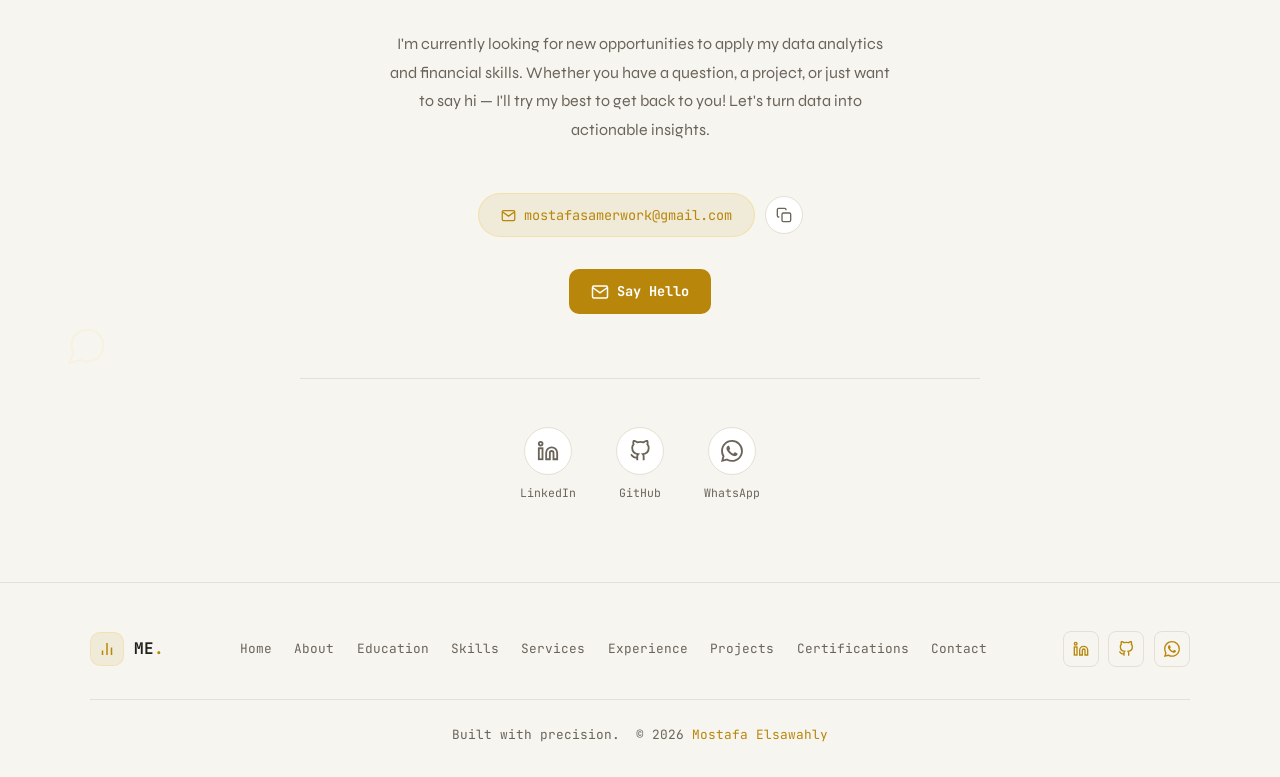
==== commit 8d98a535: "Add project galleries, pyramid mini-game, pyramid cursor and reorganize images" ====
--- a/index.html
+++ b/index.html
@@ -15,15 +15,15 @@
   <meta property="og:description" content="Banking & Investment Sciences undergraduate specializing in Data Analytics and Business Intelligence. Projects in SQL, Python, Power BI, and data visualization." />
   <meta property="og:type" content="website" />
   <meta property="og:locale" content="en_US" />
-  <meta property="og:image" content="photo.jpg" />
+  <meta property="og:image" content="pic/photo.jpg" />
   <meta property="og:image:width" content="1254" />
   <meta property="og:image:height" content="1254" />
   <meta name="twitter:card" content="summary_large_image" />
   <meta name="twitter:title" content="Mostafa Elsawahly | Junior Data Analyst &amp; Business Intelligence" />
   <meta name="twitter:description" content="Banking & Investment Sciences undergraduate specializing in Data Analytics and Business Intelligence. Projects in SQL, Python, Power BI, and data visualization." />
-  <meta name="twitter:image" content="photo.jpg" />
+  <meta name="twitter:image" content="pic/photo.jpg" />
   <meta name="theme-color" content="#050505" />
-  <link rel="apple-touch-icon" href="photo.jpg" />
+  <link rel="apple-touch-icon" href="pic/photo.jpg" />
   <link rel="icon" type="image/svg+xml" href="data:image/svg+xml,%3Csvg xmlns='http://www.w3.org/2000/svg' viewBox='0 0 100 100'%3E%3Crect width='100' height='100' rx='20' fill='%23050505'/%3E%3Ctext x='50' y='68' font-family='monospace' font-size='48' font-weight='700' fill='%23fbbf24' text-anchor='middle'%3EME%3C/text%3E%3Ccircle cx='82' cy='60' r='5' fill='%23fbbf24'/%3E%3C/svg%3E" />
   <script type="application/ld+json">
   {
@@ -32,7 +32,7 @@
     "name": "Mostafa Elsawahly",
     "jobTitle": "Junior Data Analyst",
     "url": "https://github.com/mostafa-elsawahly",
-    "image": "photo.jpg",
+    "image": "pic/photo.jpg",
     "email": "mailto:mostafasamerwork@gmail.com",
     "telephone": "+201032598976",
     "address": {
@@ -475,6 +475,12 @@
     .pyr-quote .w{display:inline-block;opacity:0;transform:translateY(10px);transition:opacity .5s ease,transform .5s ease}
     .pyr-quote.show .w{opacity:1;transform:none}
     .pyr-again{margin-top:1.4rem}
+    .pyr-ants{position:absolute;inset:0;pointer-events:none;z-index:3}
+    .pyr-ant{position:absolute;left:0;top:0;width:26px;height:16px;will-change:transform}
+    .pyr-ant svg{display:block}
+    .pyr-ant-stone{position:absolute;left:7px;top:-7px;width:13px;height:8px;border-radius:2px;background:linear-gradient(145deg,#e3c27a,#8f6b2a);box-shadow:0 1px 0 rgba(0,0,0,.35)}
+    .pyr-skip:disabled{opacity:.5;cursor:default;text-decoration:none}
+    .pyr-hud .btn:disabled{opacity:.45;transform:none;box-shadow:none}
     @media(max-width:600px){.pyr-banner{--bh:36px}.pyr-label{font-size:.62rem}.pyr-wrap{gap:8px}}
 
     /* ═══ PROJECT GALLERY ═══ */
@@ -711,7 +717,7 @@
           <div class="hero-orbit">
             <!-- Photo in center -->
             <div class="orbit-photo">
-              <img src="photo.jpg" alt="Mostafa Elsawahly" loading="eager" fetchpriority="high" decoding="async">
+              <img src="pic/photo.jpg" onerror="this.onerror=null;this.src='photo.jpg'" alt="Mostafa Elsawahly" loading="eager" fetchpriority="high" decoding="async">
             </div>
             <!-- Ring 1: Data Analytics icons -->
             <div class="orbit-ring orbit-ring-1">
@@ -764,14 +770,14 @@
       <div class="pyr-kicker">Mini-game · Build the Great Pyramid</div>
       <div class="pyr-wrap">
         <div class="pyr-labels" id="pyrLabels" aria-hidden="true"></div>
-        <div class="pyr-stage" id="pyrStage" aria-hidden="true"><div class="pyr-body" id="pyrBody"></div></div>
+        <div class="pyr-stage" id="pyrStage" aria-hidden="true"><div class="pyr-body" id="pyrBody"></div><div class="pyr-ants" id="pyrAnts"></div></div>
       </div>
       <div class="pyr-hud">
         <span aria-live="polite">Data points laid <b id="pyrCount">0</b> / 15</span>
         <button type="button" class="btn btn-primary" id="pyrLay">Lay a stone</button>
-        <button type="button" class="pyr-skip" id="pyrSkip">Skip</button>
-      </div>
-      <p class="pyr-hint">Tap the pyramid or press the button to lay stones. Each layer turns raw data into a decision.</p>
+        <button type="button" class="pyr-skip" id="pyrSkip">Skip · call the ants</button>
+      </div>
+      <p class="pyr-hint" id="pyrHint">Tap the pyramid or press the button to lay stones. Each layer turns raw data into a decision.</p>
       <div class="pyr-reveal" aria-live="polite">
         <div class="pyr-line">Data → Information → Knowledge → Insight → Decision</div>
         <p class="quote-text pyr-quote" id="pyrQuote"></p>
@@ -981,15 +987,17 @@
       </div>
       <div class="projects-grid">
         <a href="https://github.com/mostafa-elsawahly/Depi-Mini-Project-2-Advanced-SQL-Data-Warehouse-Business-Analytics" target="_blank" rel="noopener" class="project-card reveal-scale">
+          <div class="project-thumb" data-gallery="sql" data-start="10"><img src="pic/project%20pic/Depi-Mini-Project-2-Advanced-SQL-Data-Warehouse-Business-Analytics/Screenshot%202026-10-29%20182035.png" alt="Advanced SQL data warehouse - project structure and query results" style="object-position:6% top" loading="lazy" decoding="async"></div>
           <span class="featured-badge">★ Featured</span>
           <div class="project-top"><div class="project-icon"><svg viewBox="0 0 24 24" fill="none" stroke="currentColor" stroke-width="2"><ellipse cx="12" cy="5" rx="9" ry="3"/><path d="M21 12c0 1.66-4 3-9 3s-9-1.34-9-3"/><path d="M3 5v14c0 1.66 4 3 9 3s9-1.34 9-3V5"/></svg></div><h3 class="project-title">Advanced SQL Data Warehouse &amp; Business Analytics</h3></div>
           <div class="project-date"><svg width="12" height="12" viewBox="0 0 24 24" fill="none" stroke="currentColor" stroke-width="2"><rect x="3" y="4" width="18" height="18" rx="2"/><line x1="16" y1="2" x2="16" y2="6"/><line x1="8" y1="2" x2="8" y2="6"/><line x1="3" y1="10" x2="21" y2="10"/></svg>Sep 2026</div>
           <p class="project-desc">Built a Star Schema data warehouse (Bronze/Silver/Gold layers) from raw retail data, with a fact table and 4 dimension tables. Wrote 15+ optimized queries using CTEs, window functions, views, and stored procedures, plus non-clustered indexing to speed up joins and YoY aggregations.</p>
           <div class="project-tags"><span class="project-tag">SQL</span><span class="project-tag">Data Warehousing</span><span class="project-tag">Star Schema</span></div>
+          <span class="gallery-btn" role="button" tabindex="0" data-gallery="sql">📷 View Gallery (11)</span>
           <div class="project-cta">View on GitHub <svg viewBox="0 0 24 24" fill="none" stroke="currentColor" stroke-width="2" aria-hidden="true"><line x1="5" y1="12" x2="19" y2="12"/><polyline points="12 5 19 12 12 19"/></svg></div>
         </a>
         <a href="https://github.com/mostafa-elsawahly/DEPI-Mini-Project-001-Advanced-Python-Data-Exploration" target="_blank" rel="noopener" class="project-card reveal-scale">
-          <div class="project-thumb" data-gallery="retail" data-start="11"><img src="project%20pic/Retail%20Analytics%20%26%20Automated%20Reporting/Screenshot%202026-10-29%20134313.png" alt="Superstore retail analytics - total profit by state map" style="object-position:18% top" loading="lazy" decoding="async"></div>
+          <div class="project-thumb" data-gallery="retail" data-start="11"><img src="pic/project%20pic/Retail%20Analytics%20%26%20Automated%20Reporting/Screenshot%202026-10-29%20134313.png" alt="Superstore retail analytics - total profit by state map" style="object-position:18% top" loading="lazy" decoding="async"></div>
           <span class="featured-badge">★ Featured</span>
           <div class="project-top"><div class="project-icon"><svg viewBox="0 0 24 24" fill="none" stroke="currentColor" stroke-width="2"><polygon points="12 2 2 7 12 12 22 7 12 2"/><polyline points="2 17 12 22 22 17"/><polyline points="2 12 12 17 22 12"/></svg></div><h3 class="project-title">Superstore Retail Analytics &amp; Automated Reporting</h3></div>
           <div class="project-date"><svg width="12" height="12" viewBox="0 0 24 24" fill="none" stroke="currentColor" stroke-width="2"><rect x="3" y="4" width="18" height="18" rx="2"/><line x1="16" y1="2" x2="16" y2="6"/><line x1="8" y1="2" x2="8" y2="6"/><line x1="3" y1="10" x2="21" y2="10"/></svg>Aug 2026</div>
@@ -999,7 +1007,7 @@
           <div class="project-cta">View on GitHub <svg viewBox="0 0 24 24" fill="none" stroke="currentColor" stroke-width="2" aria-hidden="true"><line x1="5" y1="12" x2="19" y2="12"/><polyline points="12 5 19 12 12 19"/></svg></div>
         </a>
         <a href="https://github.com/mostafa-elsawahly/salla-call-center-performance" target="_blank" rel="noopener" class="project-card reveal-scale">
-          <div class="project-thumb" data-gallery="salla" data-start="2"><img src="project%20pic/sall%20call%20center/Screenshot%202026-10-26%20154142.png" alt="Salla call center dashboard preview" loading="lazy" decoding="async"></div>
+          <div class="project-thumb" data-gallery="salla" data-start="2"><img src="pic/project%20pic/sall%20call%20center/Screenshot%202026-10-26%20154142.png" alt="Salla call center dashboard preview" loading="lazy" decoding="async"></div>
           <span class="featured-badge">★ Featured</span>
           <div class="project-top"><div class="project-icon"><svg viewBox="0 0 24 24" fill="none" stroke="currentColor" stroke-width="2"><path d="M22 16.92v3a2 2 0 0 1-2.18 2 19.79 19.79 0 0 1-8.63-3.07 19.5 19.5 0 0 1-6-6 19.79 19.79 0 0 1-3.07-8.67A2 2 0 0 1 4.11 2h3a2 2 0 0 1 2 1.72 12.84 12.84 0 0 0 .7 2.81 2 2 0 0 1-.45 2.11L8.09 9.91a16 16 0 0 0 6 6l1.27-1.27a2 2 0 0 1 2.11-.45 12.84 12.84 0 0 0 2.81.7A2 2 0 0 1 22 16.92z"/></svg></div><h3 class="project-title">Salla Call Center Performance</h3></div>
           <div class="project-date"><svg width="12" height="12" viewBox="0 0 24 24" fill="none" stroke="currentColor" stroke-width="2"><rect x="3" y="4" width="18" height="18" rx="2"/><line x1="16" y1="2" x2="16" y2="6"/><line x1="8" y1="2" x2="8" y2="6"/><line x1="3" y1="10" x2="21" y2="10"/></svg>Jun 2026</div>
@@ -1009,7 +1017,7 @@
           <div class="project-cta">View on GitHub <svg viewBox="0 0 24 24" fill="none" stroke="currentColor" stroke-width="2" aria-hidden="true"><line x1="5" y1="12" x2="19" y2="12"/><polyline points="12 5 19 12 12 19"/></svg></div>
         </a>
         <a href="https://github.com/mostafa-elsawahly/Dynamic-Dashboard/blob/main/Dynamic%20Dashboard.html" target="_blank" rel="noopener" class="project-card reveal-scale">
-          <div class="project-thumb" data-gallery="dynamic" data-start="4"><img src="project%20pic/Dynamic%20Dashboard/1780144183711.jfif" alt="Dynamic Data Dashboard preview" loading="lazy" decoding="async"></div>
+          <div class="project-thumb" data-gallery="dynamic" data-start="4"><img src="pic/project%20pic/Dynamic%20Dashboard/1780144183711.jfif" alt="Dynamic Data Dashboard preview" loading="lazy" decoding="async"></div>
           <span class="featured-badge">★ Featured</span>
           <div class="project-top"><div class="project-icon"><svg viewBox="0 0 24 24" fill="none" stroke="currentColor" stroke-width="2"><line x1="18" y1="20" x2="18" y2="10"/><line x1="12" y1="20" x2="12" y2="4"/><line x1="6" y1="20" x2="6" y2="14"/></svg></div><h3 class="project-title">Dynamic Data Dashboard</h3></div>
           <div class="project-date"><svg width="12" height="12" viewBox="0 0 24 24" fill="none" stroke="currentColor" stroke-width="2"><rect x="3" y="4" width="18" height="18" rx="2"/><line x1="16" y1="2" x2="16" y2="6"/><line x1="8" y1="2" x2="8" y2="6"/><line x1="3" y1="10" x2="21" y2="10"/></svg>May 2026</div>
@@ -1019,7 +1027,7 @@
           <div class="project-cta">View on GitHub <svg viewBox="0 0 24 24" fill="none" stroke="currentColor" stroke-width="2" aria-hidden="true"><line x1="5" y1="12" x2="19" y2="12"/><polyline points="12 5 19 12 12 19"/></svg></div>
         </a>
         <a href="https://github.com/mostafa-elsawahly/-Electronics-Retail-Executive-Dashboard" target="_blank" rel="noopener" class="project-card reveal-scale">
-          <div class="project-thumb" data-gallery="electronics" data-start="0"><img src="project%20pic/Electronics%20Store%20Performance%20%26%20Customer%20Insights/Screenshot%202026-10-27%20150718.png" alt="Electronics retail dashboard preview" loading="lazy" decoding="async"></div>
+          <div class="project-thumb" data-gallery="electronics" data-start="0"><img src="pic/project%20pic/Electronics%20Store%20Performance%20%26%20Customer%20Insights/Screenshot%202026-10-27%20150718.png" alt="Electronics retail dashboard preview" loading="lazy" decoding="async"></div>
           <span class="featured-badge">★ Featured</span>
           <div class="project-top"><div class="project-icon"><svg viewBox="0 0 24 24" fill="none" stroke="currentColor" stroke-width="2"><polyline points="23 6 13.5 15.5 8.5 10.5 1 18"/><polyline points="17 6 23 6 23 12"/></svg></div><h3 class="project-title">Electronics Retail Executive Dashboard</h3></div>
           <div class="project-date"><svg width="12" height="12" viewBox="0 0 24 24" fill="none" stroke="currentColor" stroke-width="2"><rect x="3" y="4" width="18" height="18" rx="2"/><line x1="16" y1="2" x2="16" y2="6"/><line x1="8" y1="2" x2="8" y2="6"/><line x1="3" y1="10" x2="21" y2="10"/></svg>Mar – Apr 2026</div>
@@ -1029,7 +1037,7 @@
           <div class="project-cta">View on GitHub <svg viewBox="0 0 24 24" fill="none" stroke="currentColor" stroke-width="2" aria-hidden="true"><line x1="5" y1="12" x2="19" y2="12"/><polyline points="12 5 19 12 12 19"/></svg></div>
         </a>
         <div class="project-card reveal-scale">
-          <div class="project-thumb" data-gallery="maven" data-start="0"><img src="project%20pic/Maven%20Toys%20Challenge%20Dashboard/Screenshot%202026-10-26%20153818.png" alt="Maven Toys dashboard preview" loading="lazy" decoding="async"></div>
+          <div class="project-thumb" data-gallery="maven" data-start="0"><img src="pic/project%20pic/Maven%20Toys%20Challenge%20Dashboard/Screenshot%202026-10-26%20153818.png" alt="Maven Toys dashboard preview" loading="lazy" decoding="async"></div>
           <div class="project-top"><div class="project-icon"><svg viewBox="0 0 24 24" fill="none" stroke="currentColor" stroke-width="2"><line x1="18" y1="20" x2="18" y2="10"/><line x1="12" y1="20" x2="12" y2="4"/><line x1="6" y1="20" x2="6" y2="14"/></svg></div><h3 class="project-title">Maven Toys Challenge Dashboard</h3></div>
           <div class="project-date"><svg width="12" height="12" viewBox="0 0 24 24" fill="none" stroke="currentColor" stroke-width="2"><rect x="3" y="4" width="18" height="18" rx="2"/><line x1="16" y1="2" x2="16" y2="6"/><line x1="8" y1="2" x2="8" y2="6"/><line x1="3" y1="10" x2="21" y2="10"/></svg>Oct 2026</div>
           <p class="project-desc">Power BI dashboard for the Maven Toys challenge analyzing sales performance. (Edit this description.)</p>
@@ -1057,14 +1065,14 @@
         <div class="section-divider"></div>
       </div>
       <div class="certs-grid">
-        <div class="cert-card reveal-scale"><div class="cert-img-wrapper"><img src="Data-Fundamentals.jpg" alt="Data Fundamentals" loading="lazy" decoding="async"></div><div class="cert-title">Data Fundamentals</div><div class="cert-issuer"><svg width="14" height="14" viewBox="0 0 24 24" fill="none" stroke="currentColor" stroke-width="2"><circle cx="12" cy="8" r="6"/><path d="M15.477 12.89L17 22l-5-3-5 3 1.523-9.11"/></svg>IBM</div><div class="cert-date">Issued Aug 2026</div></div>
-        <div class="cert-card reveal-scale"><div class="cert-img-wrapper"><img src="powerbi-dashboard-certificate.jpg" alt="Power BI Dashboard" loading="lazy" decoding="async"></div><div class="cert-title">Power BI Dashboard (Beginner Level)</div><div class="cert-issuer"><svg width="14" height="14" viewBox="0 0 24 24" fill="none" stroke="currentColor" stroke-width="2"><circle cx="12" cy="8" r="6"/><path d="M15.477 12.89L17 22l-5-3-5 3 1.523-9.11"/></svg>Creativa Hub Alexandria</div><div class="cert-date">Issued Jun 2026 · 24 Hours</div></div>
-        <div class="cert-card reveal-scale"><div class="cert-img-wrapper"><img src="datacamp-sql.jpg" alt="Intro to SQL" loading="lazy" decoding="async"></div><div class="cert-title">Introduction to SQL</div><div class="cert-issuer"><svg width="14" height="14" viewBox="0 0 24 24" fill="none" stroke="currentColor" stroke-width="2"><circle cx="12" cy="8" r="6"/><path d="M15.477 12.89L17 22l-5-3-5 3 1.523-9.11"/></svg>DataCamp</div><div class="cert-date">Issued Jun 2026</div></div>
-        <div class="cert-card reveal-scale"><div class="cert-img-wrapper"><img src="huawei.jpg" alt="Huawei Cloud" loading="lazy" decoding="async"></div><div class="cert-title">Huawei Cloud Developer – HCCDA</div><div class="cert-issuer"><svg width="14" height="14" viewBox="0 0 24 24" fill="none" stroke="currentColor" stroke-width="2"><circle cx="12" cy="8" r="6"/><path d="M15.477 12.89L17 22l-5-3-5 3 1.523-9.11"/></svg>Huawei</div><div class="cert-date">Issued Feb 2026 · Valid Until Feb 2029</div></div>
-        <div class="cert-card reveal-scale"><div class="cert-img-wrapper"><img src="ibm-ai.jpg" alt="AI Fundamentals" loading="lazy" decoding="async"></div><div class="cert-title">Artificial Intelligence Fundamentals</div><div class="cert-issuer"><svg width="14" height="14" viewBox="0 0 24 24" fill="none" stroke="currentColor" stroke-width="2"><circle cx="12" cy="8" r="6"/><path d="M15.477 12.89L17 22l-5-3-5 3 1.523-9.11"/></svg>IBM</div><div class="cert-date">Issued Jan 2026 · +10 Hours</div></div>
-        <div class="cert-card reveal-scale"><div class="cert-img-wrapper"><img src="digitera.jpg" alt="Digitera" loading="lazy" decoding="async"></div><div class="cert-title">Digitera – Tech for Non-Techies</div><div class="cert-issuer"><svg width="14" height="14" viewBox="0 0 24 24" fill="none" stroke="currentColor" stroke-width="2"><circle cx="12" cy="8" r="6"/><path d="M15.477 12.89L17 22l-5-3-5 3 1.523-9.11"/></svg>iCareer</div><div class="cert-date">Issued Dec 2025</div></div>
-        <div class="cert-card reveal-scale"><div class="cert-img-wrapper"><img src="google-data-analytics.jpg" alt="Google Data Analytics" loading="lazy" decoding="async"></div><div class="cert-title">Google Data Analytics Professional</div><div class="cert-issuer"><svg width="14" height="14" viewBox="0 0 24 24" fill="none" stroke="currentColor" stroke-width="2"><circle cx="12" cy="8" r="6"/><path d="M15.477 12.89L17 22l-5-3-5 3 1.523-9.11"/></svg>Coursera &amp; Google</div><div class="cert-date">Issued Dec 2025 · 6 Months</div></div>
-        <div class="cert-card reveal-scale"><div class="cert-img-wrapper"><img src="coursera-l1.jpg" alt="Data Analyst L1" loading="lazy" decoding="async"></div><div class="cert-title">Data Analyst L1</div><div class="cert-issuer"><svg width="14" height="14" viewBox="0 0 24 24" fill="none" stroke="currentColor" stroke-width="2"><circle cx="12" cy="8" r="6"/><path d="M15.477 12.89L17 22l-5-3-5 3 1.523-9.11"/></svg>Coursera</div><div class="cert-date">No Expiration Date</div></div>
+        <div class="cert-card reveal-scale"><div class="cert-img-wrapper"><img src="pic/Certifications%20pic/Data-Fundamentals.jpg" alt="Data Fundamentals" loading="lazy" decoding="async"></div><div class="cert-title">Data Fundamentals</div><div class="cert-issuer"><svg width="14" height="14" viewBox="0 0 24 24" fill="none" stroke="currentColor" stroke-width="2"><circle cx="12" cy="8" r="6"/><path d="M15.477 12.89L17 22l-5-3-5 3 1.523-9.11"/></svg>IBM</div><div class="cert-date">Issued Aug 2026</div></div>
+        <div class="cert-card reveal-scale"><div class="cert-img-wrapper"><img src="pic/Certifications%20pic/powerbi-dashboard-certificate.jpg" alt="Power BI Dashboard" loading="lazy" decoding="async"></div><div class="cert-title">Power BI Dashboard (Beginner Level)</div><div class="cert-issuer"><svg width="14" height="14" viewBox="0 0 24 24" fill="none" stroke="currentColor" stroke-width="2"><circle cx="12" cy="8" r="6"/><path d="M15.477 12.89L17 22l-5-3-5 3 1.523-9.11"/></svg>Creativa Hub Alexandria</div><div class="cert-date">Issued Jun 2026 · 24 Hours</div></div>
+        <div class="cert-card reveal-scale"><div class="cert-img-wrapper"><img src="pic/Certifications%20pic/datacamp-sql.jpg" alt="Intro to SQL" loading="lazy" decoding="async"></div><div class="cert-title">Introduction to SQL</div><div class="cert-issuer"><svg width="14" height="14" viewBox="0 0 24 24" fill="none" stroke="currentColor" stroke-width="2"><circle cx="12" cy="8" r="6"/><path d="M15.477 12.89L17 22l-5-3-5 3 1.523-9.11"/></svg>DataCamp</div><div class="cert-date">Issued Jun 2026</div></div>
+        <div class="cert-card reveal-scale"><div class="cert-img-wrapper"><img src="pic/Certifications%20pic/huawei.jpg" alt="Huawei Cloud" loading="lazy" decoding="async"></div><div class="cert-title">Huawei Cloud Developer – HCCDA</div><div class="cert-issuer"><svg width="14" height="14" viewBox="0 0 24 24" fill="none" stroke="currentColor" stroke-width="2"><circle cx="12" cy="8" r="6"/><path d="M15.477 12.89L17 22l-5-3-5 3 1.523-9.11"/></svg>Huawei</div><div class="cert-date">Issued Feb 2026 · Valid Until Feb 2029</div></div>
+        <div class="cert-card reveal-scale"><div class="cert-img-wrapper"><img src="pic/Certifications%20pic/ibm-ai.jpg" alt="AI Fundamentals" loading="lazy" decoding="async"></div><div class="cert-title">Artificial Intelligence Fundamentals</div><div class="cert-issuer"><svg width="14" height="14" viewBox="0 0 24 24" fill="none" stroke="currentColor" stroke-width="2"><circle cx="12" cy="8" r="6"/><path d="M15.477 12.89L17 22l-5-3-5 3 1.523-9.11"/></svg>IBM</div><div class="cert-date">Issued Jan 2026 · +10 Hours</div></div>
+        <div class="cert-card reveal-scale"><div class="cert-img-wrapper"><img src="pic/Certifications%20pic/digitera.jpg" alt="Digitera" loading="lazy" decoding="async"></div><div class="cert-title">Digitera – Tech for Non-Techies</div><div class="cert-issuer"><svg width="14" height="14" viewBox="0 0 24 24" fill="none" stroke="currentColor" stroke-width="2"><circle cx="12" cy="8" r="6"/><path d="M15.477 12.89L17 22l-5-3-5 3 1.523-9.11"/></svg>iCareer</div><div class="cert-date">Issued Dec 2025</div></div>
+        <div class="cert-card reveal-scale"><div class="cert-img-wrapper"><img src="pic/Certifications%20pic/google-data-analytics.jpg" alt="Google Data Analytics" loading="lazy" decoding="async"></div><div class="cert-title">Google Data Analytics Professional</div><div class="cert-issuer"><svg width="14" height="14" viewBox="0 0 24 24" fill="none" stroke="currentColor" stroke-width="2"><circle cx="12" cy="8" r="6"/><path d="M15.477 12.89L17 22l-5-3-5 3 1.523-9.11"/></svg>Coursera &amp; Google</div><div class="cert-date">Issued Dec 2025 · 6 Months</div></div>
+        <div class="cert-card reveal-scale"><div class="cert-img-wrapper"><img src="pic/Certifications%20pic/coursera-l1.jpg" alt="Data Analyst L1" loading="lazy" decoding="async"></div><div class="cert-title">Data Analyst L1</div><div class="cert-issuer"><svg width="14" height="14" viewBox="0 0 24 24" fill="none" stroke="currentColor" stroke-width="2"><circle cx="12" cy="8" r="6"/><path d="M15.477 12.89L17 22l-5-3-5 3 1.523-9.11"/></svg>Coursera</div><div class="cert-date">No Expiration Date</div></div>
       </div>
     </div>
   </section>
@@ -1425,10 +1433,12 @@
   
     /* Project galleries */
     (function(){
-      var BASE='project pic/';
+      var BASE='pic/project pic/';
       function shots(folder,names){return names.map(function(n){return BASE+folder+'/'+n})}
       function ss(d,t){return 'Screenshot '+d+' '+t+'.png'}
       var G={
+        sql:{title:'Advanced SQL Data Warehouse & Business Analytics',imgs:shots('Depi-Mini-Project-2-Advanced-SQL-Data-Warehouse-Business-Analytics',[
+          ss('2026-10-29','181554'),ss('2026-10-29','181614'),ss('2026-10-29','181712'),ss('2026-10-29','181735'),ss('2026-10-29','181801'),ss('2026-10-29','181817'),ss('2026-10-29','181836'),ss('2026-10-29','181851'),ss('2026-10-29','181910'),ss('2026-10-29','181923'),ss('2026-10-29','182035')])},
         dynamic:{title:'Dynamic Data Dashboard',imgs:shots('Dynamic Dashboard',[
           '1780144181933.jfif','1780144183138.jfif','1780144183424.jfif','1780144183560.jfif','1780144183711.jfif'])},
         electronics:{title:'Electronics Store Performance & Customer Insights',imgs:shots('Electronics Store Performance & Customer Insights',[
@@ -1499,6 +1509,8 @@
       var body=document.getElementById('pyrBody'),labelsEl=document.getElementById('pyrLabels'),stage=document.getElementById('pyrStage'),
           count=document.getElementById('pyrCount'),lay=document.getElementById('pyrLay'),skip=document.getElementById('pyrSkip'),
           again=document.getElementById('pyrAgain'),quoteEl=document.getElementById('pyrQuote');
+      var antsEl=document.getElementById('pyrAnts'),hint=document.getElementById('pyrHint'),hintTxt=hint.textContent,building=false;
+      var ANT='<i class="pyr-ant-stone"></i><svg viewBox="0 0 26 16" width="26" height="16" aria-hidden="true"><g fill="#f4c24a" stroke="#7a5a10" stroke-width=".8"><ellipse cx="5" cy="9" rx="4.6" ry="3.6"/><ellipse cx="13" cy="9" rx="3.2" ry="2.6"/><circle cx="20" cy="8.4" r="2.6"/></g><g stroke="#c99a2e" stroke-width="1" fill="none" stroke-linecap="round"><path d="M11 11L8 15M13 11.5L13 15.5M15 11L18 15M21 6.5L24 3"/></g></svg>';
       var NAMES=['Decision','Insight','Knowledge','Information','Data'],TOTAL=15,placed=0,order=[],left=[],labels=[],rows=[],
           reduce=window.matchMedia&&window.matchMedia('(prefers-reduced-motion: reduce)').matches;
       var SEG=[['\u201CEgyptians were among the earliest civilizations to systematically ',0],['record, organize, and use data',1],
@@ -1554,18 +1566,38 @@
         if(placed===TOTAL)finish();
       }
       function reset(){
-        placed=0;banner.classList.remove('done');quoteEl.classList.remove('show');
+        placed=0;building=false;antsEl.innerHTML='';skip.disabled=lay.disabled=false;hint.textContent=hintTxt;banner.classList.remove('done');quoteEl.classList.remove('show');
         order.forEach(function(b){b.classList.remove('on','next')});
         labels.forEach(function(l){l.classList.remove('done')});
         for(var i=0;i<5;i++)left[i]=i+1;
         update();
       }
-      stage.addEventListener('click',place);
-      lay.addEventListener('click',place);
-      skip.addEventListener('click',function(){while(placed<TOTAL)place()});
+      function T(x,y,f){return 'translate('+x+'px,'+y+'px) scaleX('+f+')'}
+      function trip(target){
+        var sr=stage.getBoundingClientRect(),cr=target.getBoundingClientRect(),W=sr.width,H=sr.height;
+        var tx=cr.left-sr.left+cr.width/2-13,ty=cr.top-sr.top+cr.height/2-8,gy=H+2;
+        var fromLeft=Math.random()<.5,sx=fromLeft?-34:W+8,f=fromLeft?1:-1;
+        var a=document.createElement('div');a.className='pyr-ant';a.innerHTML=ANT;antsEl.appendChild(a);
+        var go=a.animate([{transform:T(sx,gy,f)},{transform:T(tx,gy,f),offset:.5},{transform:T(tx,ty,f)}],{duration:900,easing:'ease-in-out',fill:'forwards'});
+        go.onfinish=function(){
+          place();a.querySelector('.pyr-ant-stone').style.display='none';
+          var out=a.animate([{transform:T(tx,ty,-f)},{transform:T(tx,gy,-f),offset:.45},{transform:T(sx,gy,-f)}],{duration:900,easing:'ease-in-out',fill:'forwards'});
+          out.onfinish=function(){a.remove()};
+        };
+      }
+      function manual(){if(!building)place()}
+      stage.addEventListener('click',manual);
+      lay.addEventListener('click',manual);
+      skip.addEventListener('click',function(){
+        if(building||placed>=TOTAL)return;
+        if(reduce||!Element.prototype.animate){while(placed<TOTAL)place();return}
+        building=true;skip.disabled=true;lay.disabled=true;hint.textContent='The ants are on it\u2026';
+        var base=placed,n=TOTAL-placed;
+        for(var j=0;j<n;j++)(function(j){setTimeout(function(){trip(order[base+j])},j*330)})(j);
+      });
       again.addEventListener('click',reset);
       update();
     })();
   </script>
 </body>
-</html>
+</html>
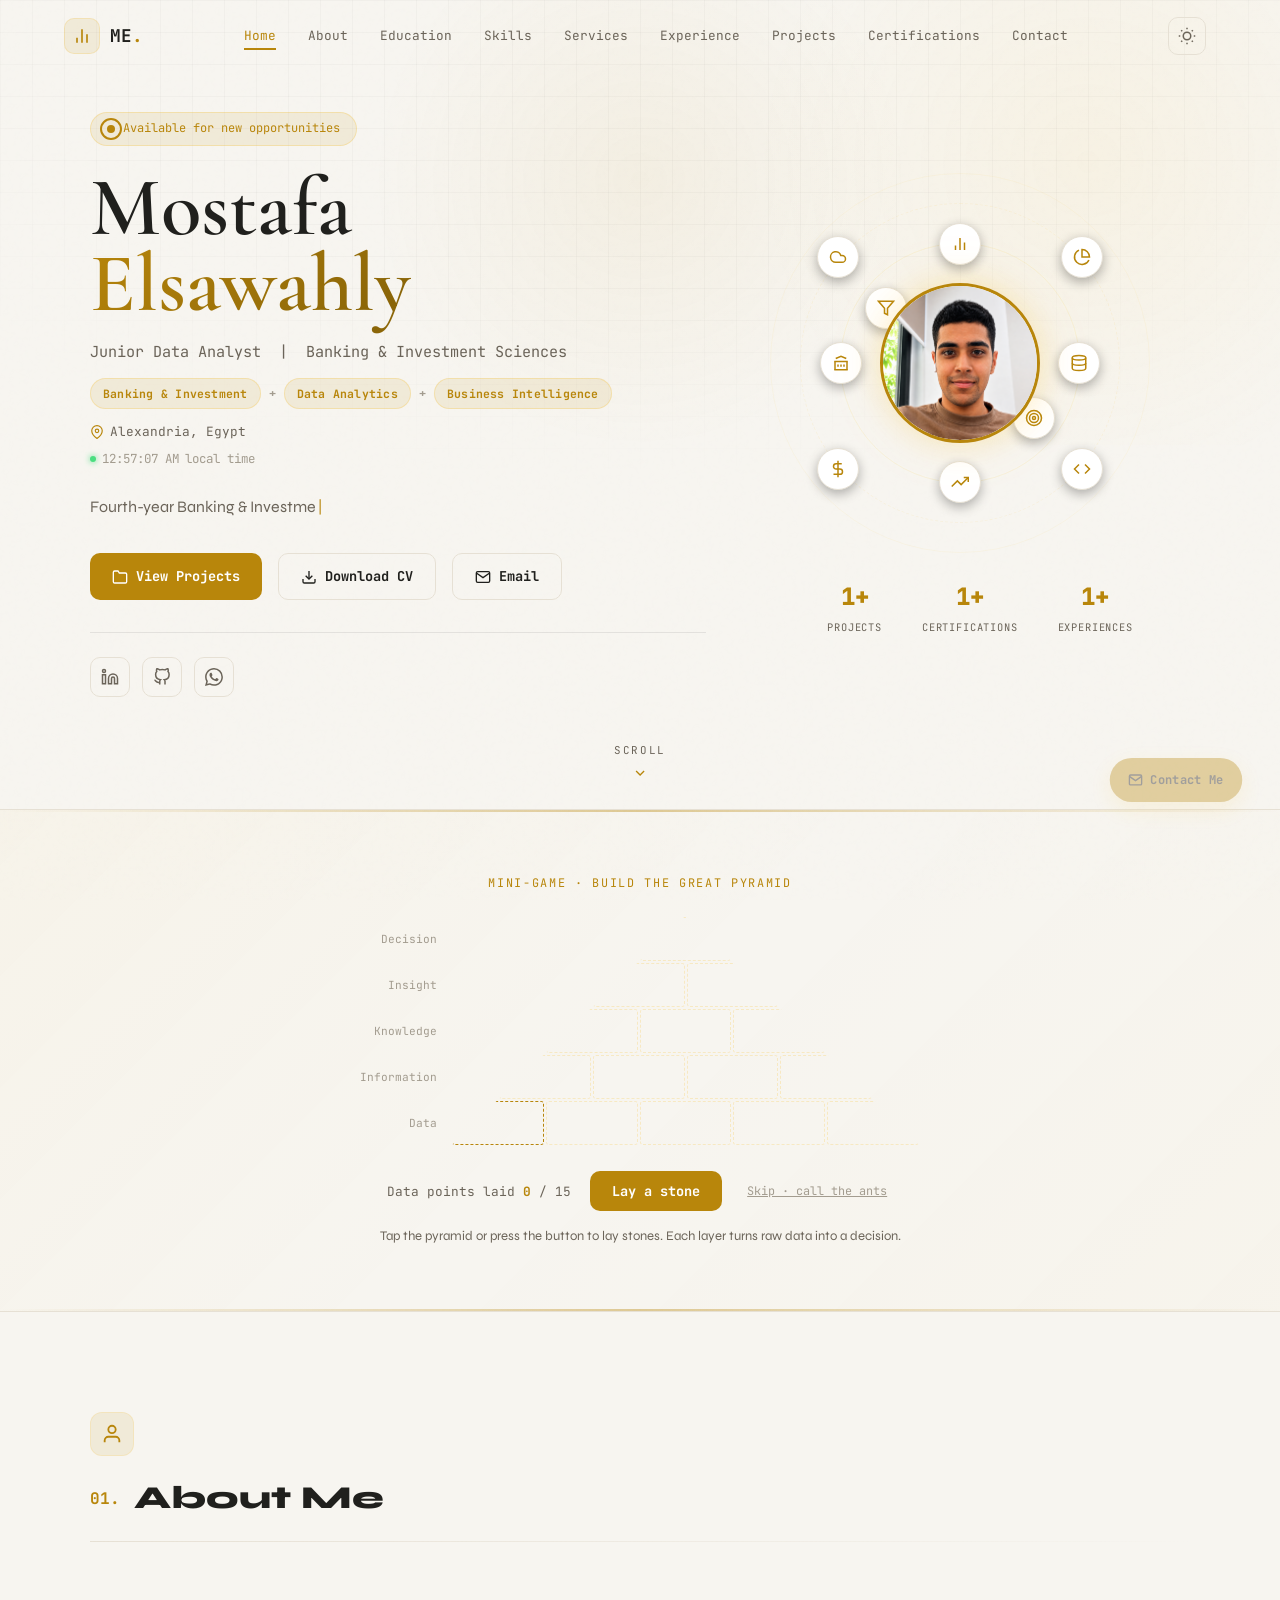
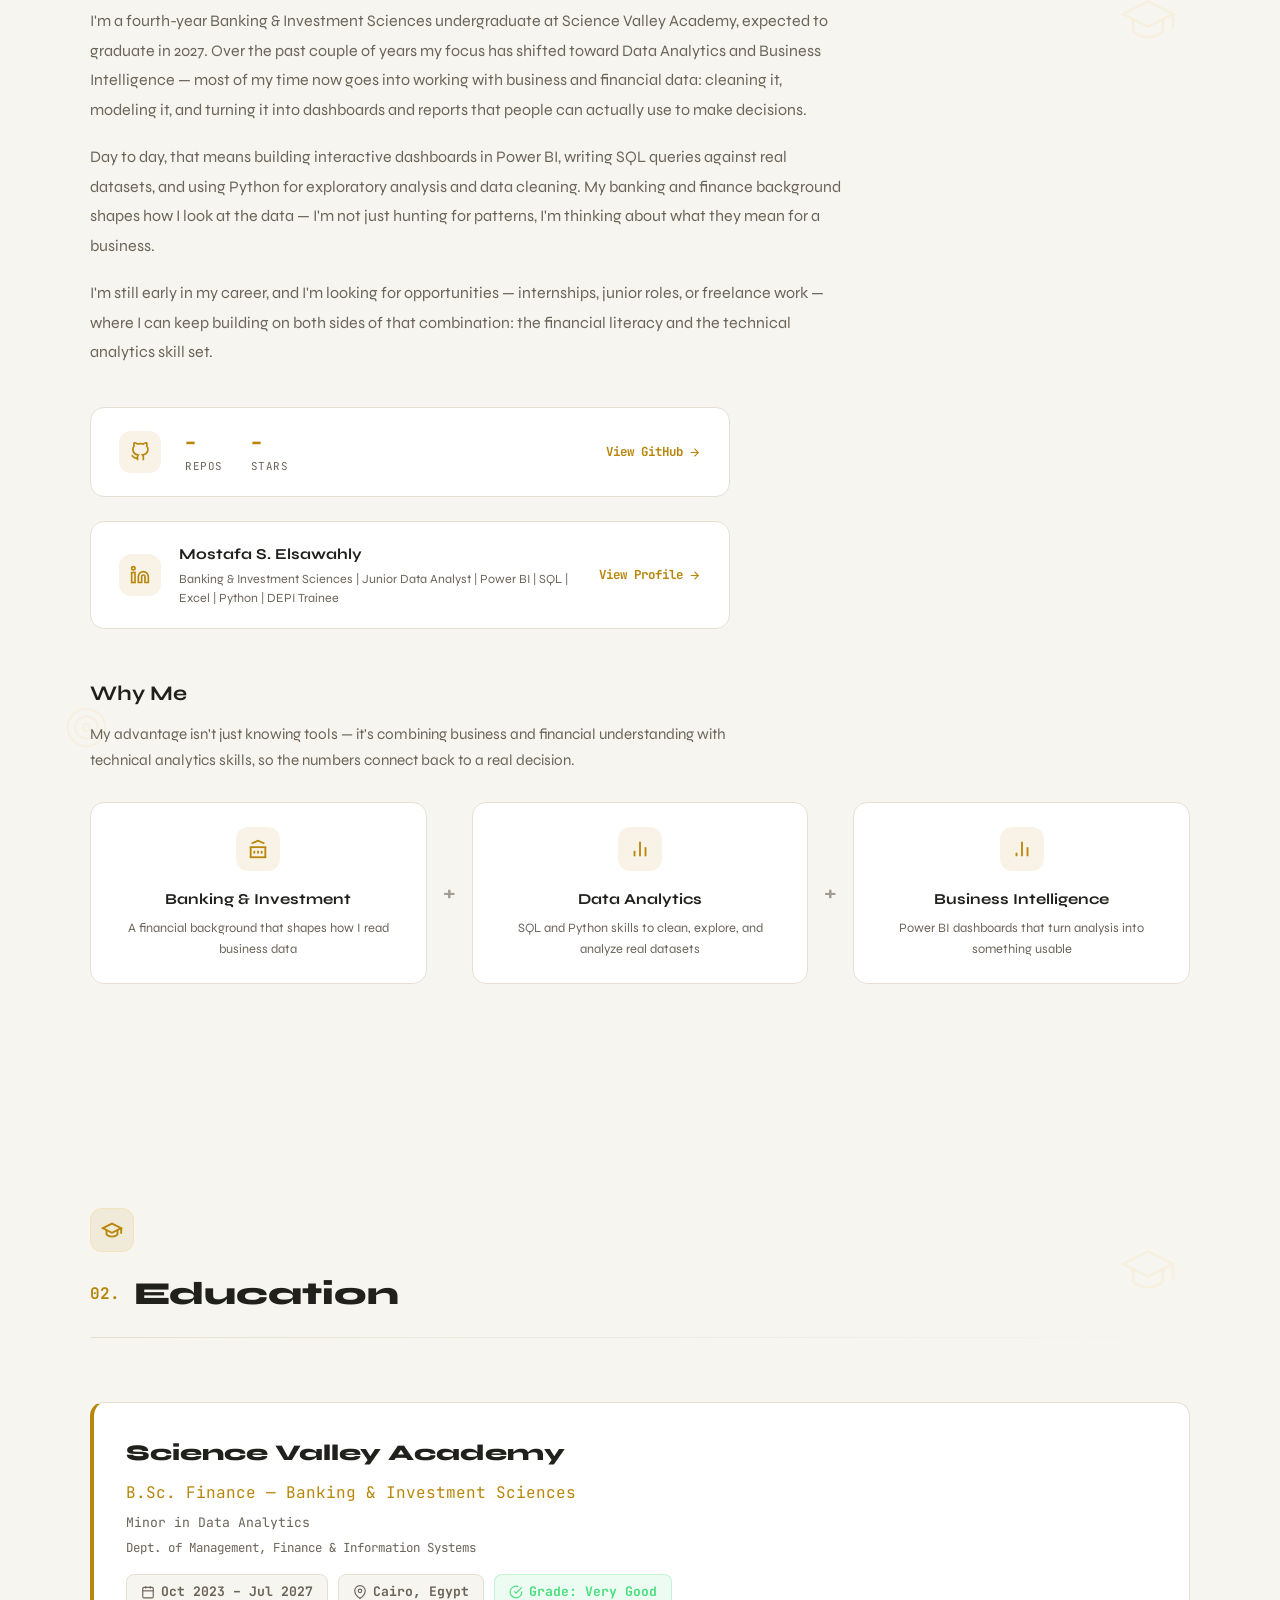
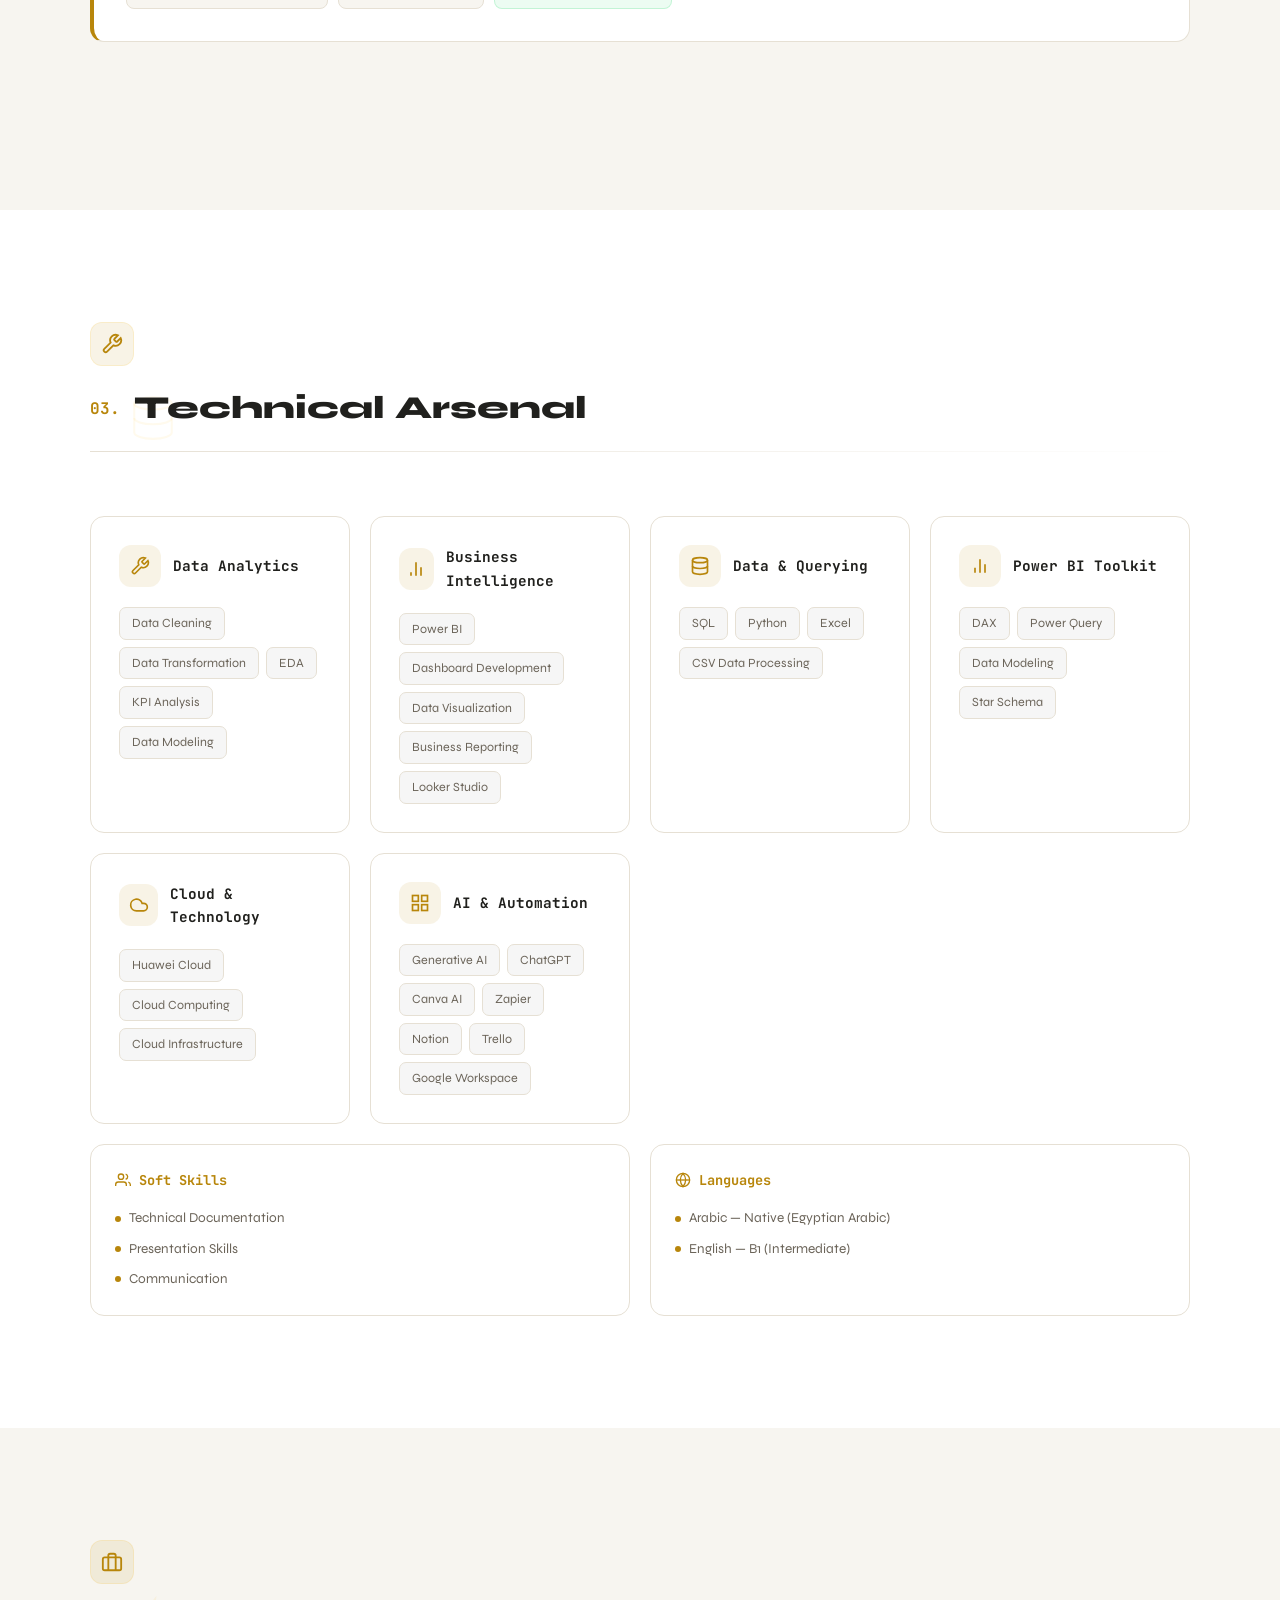
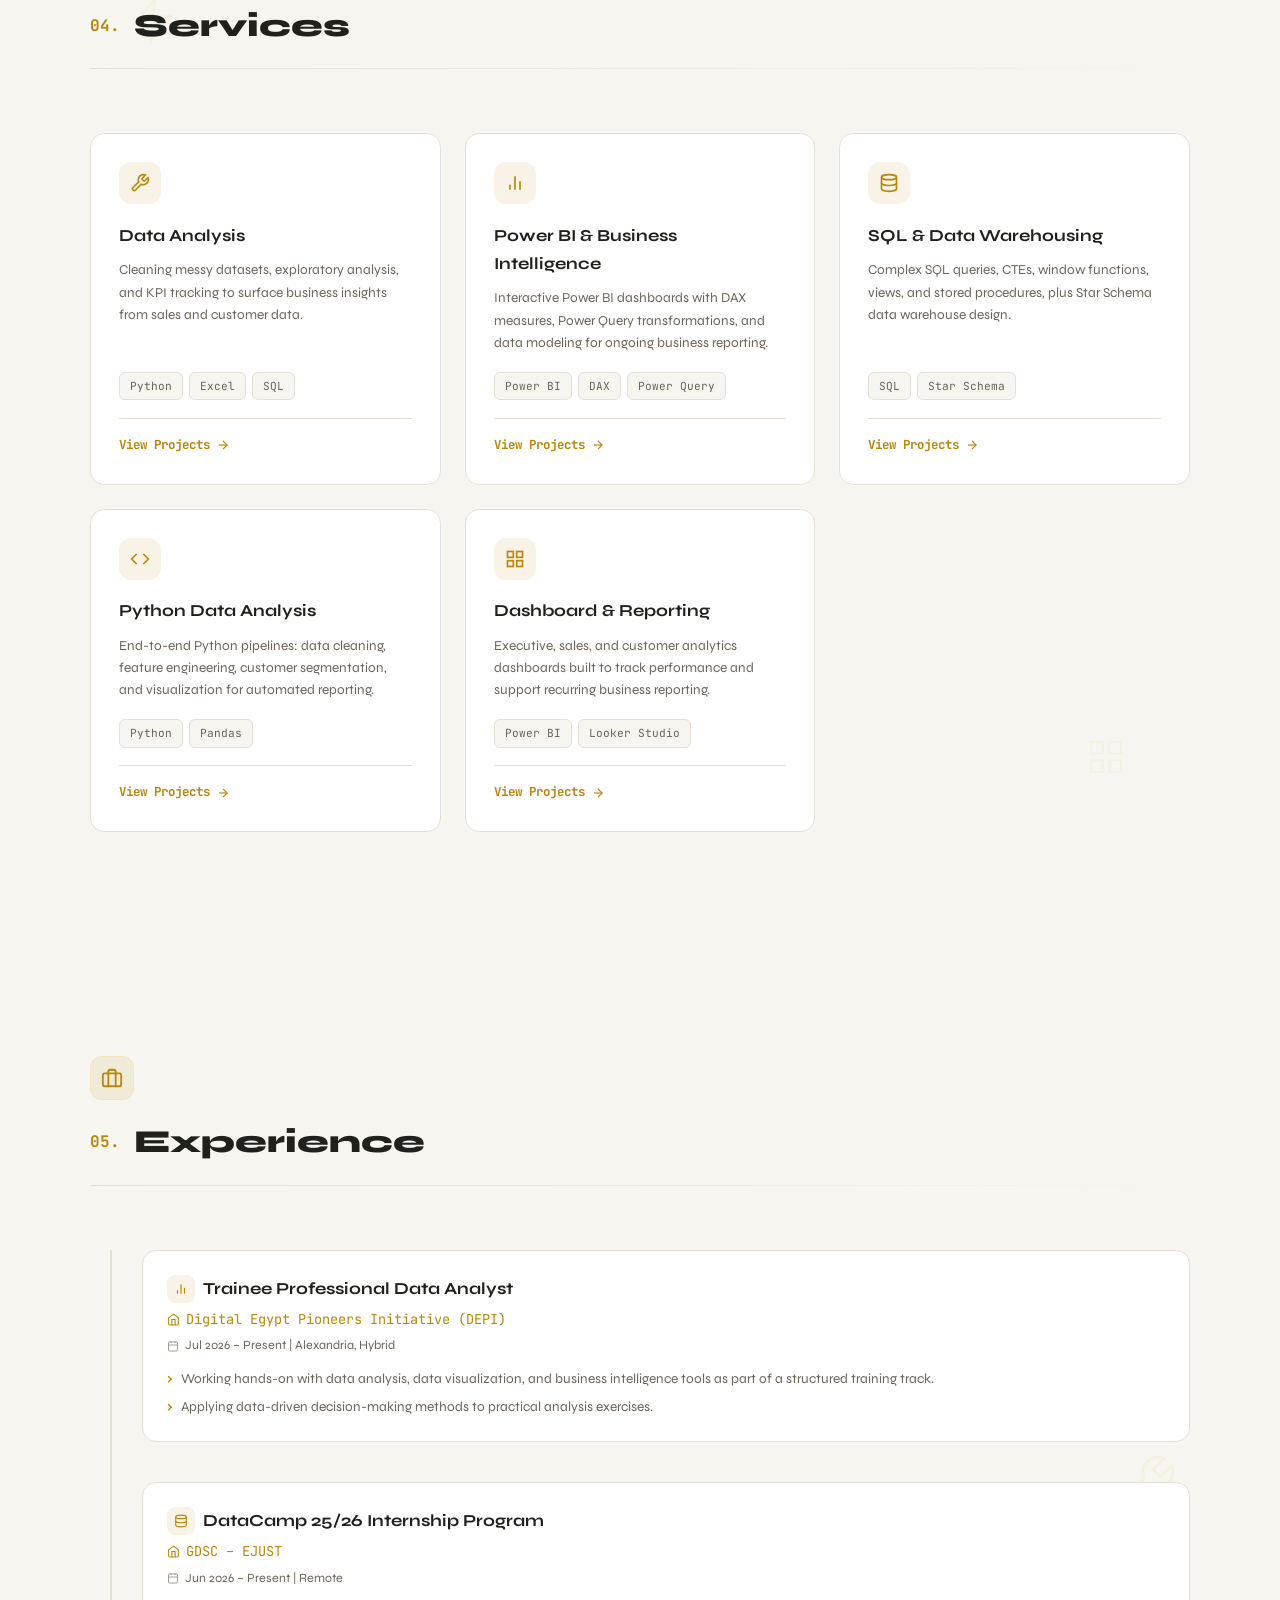
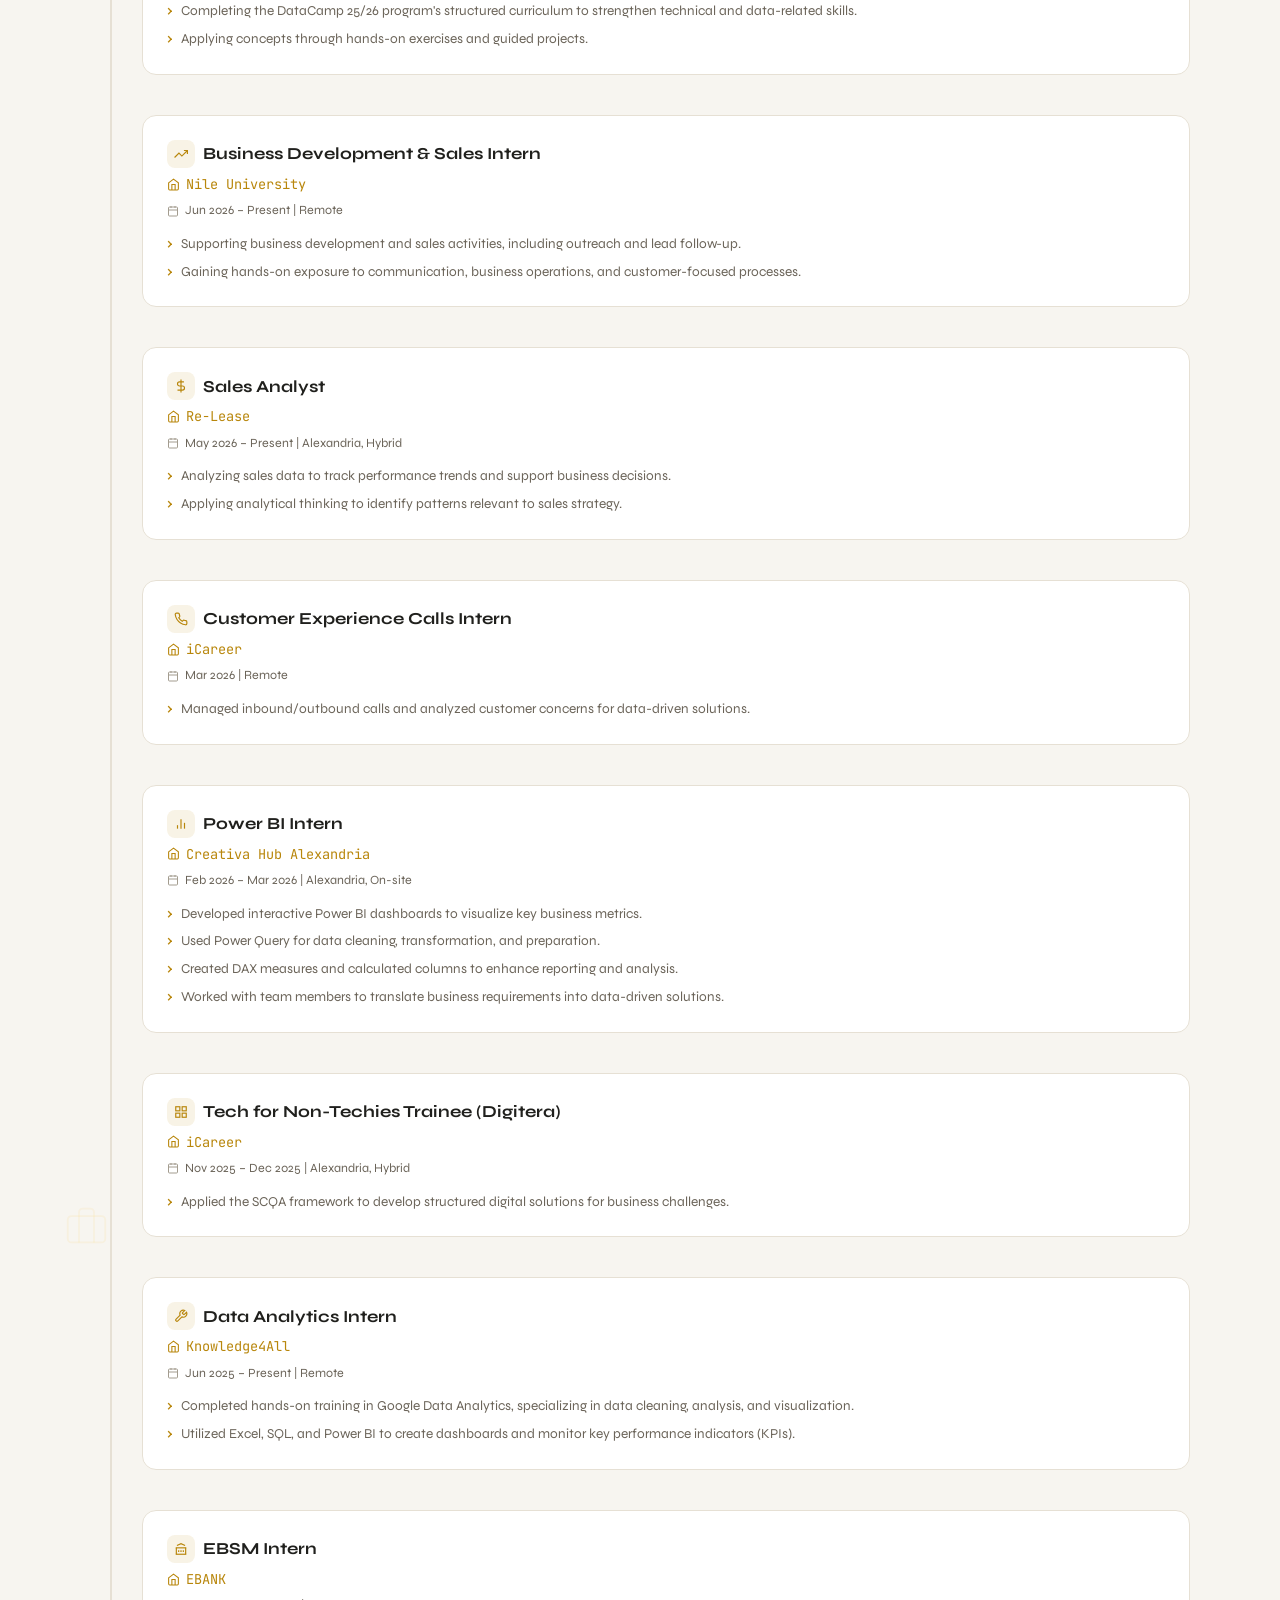
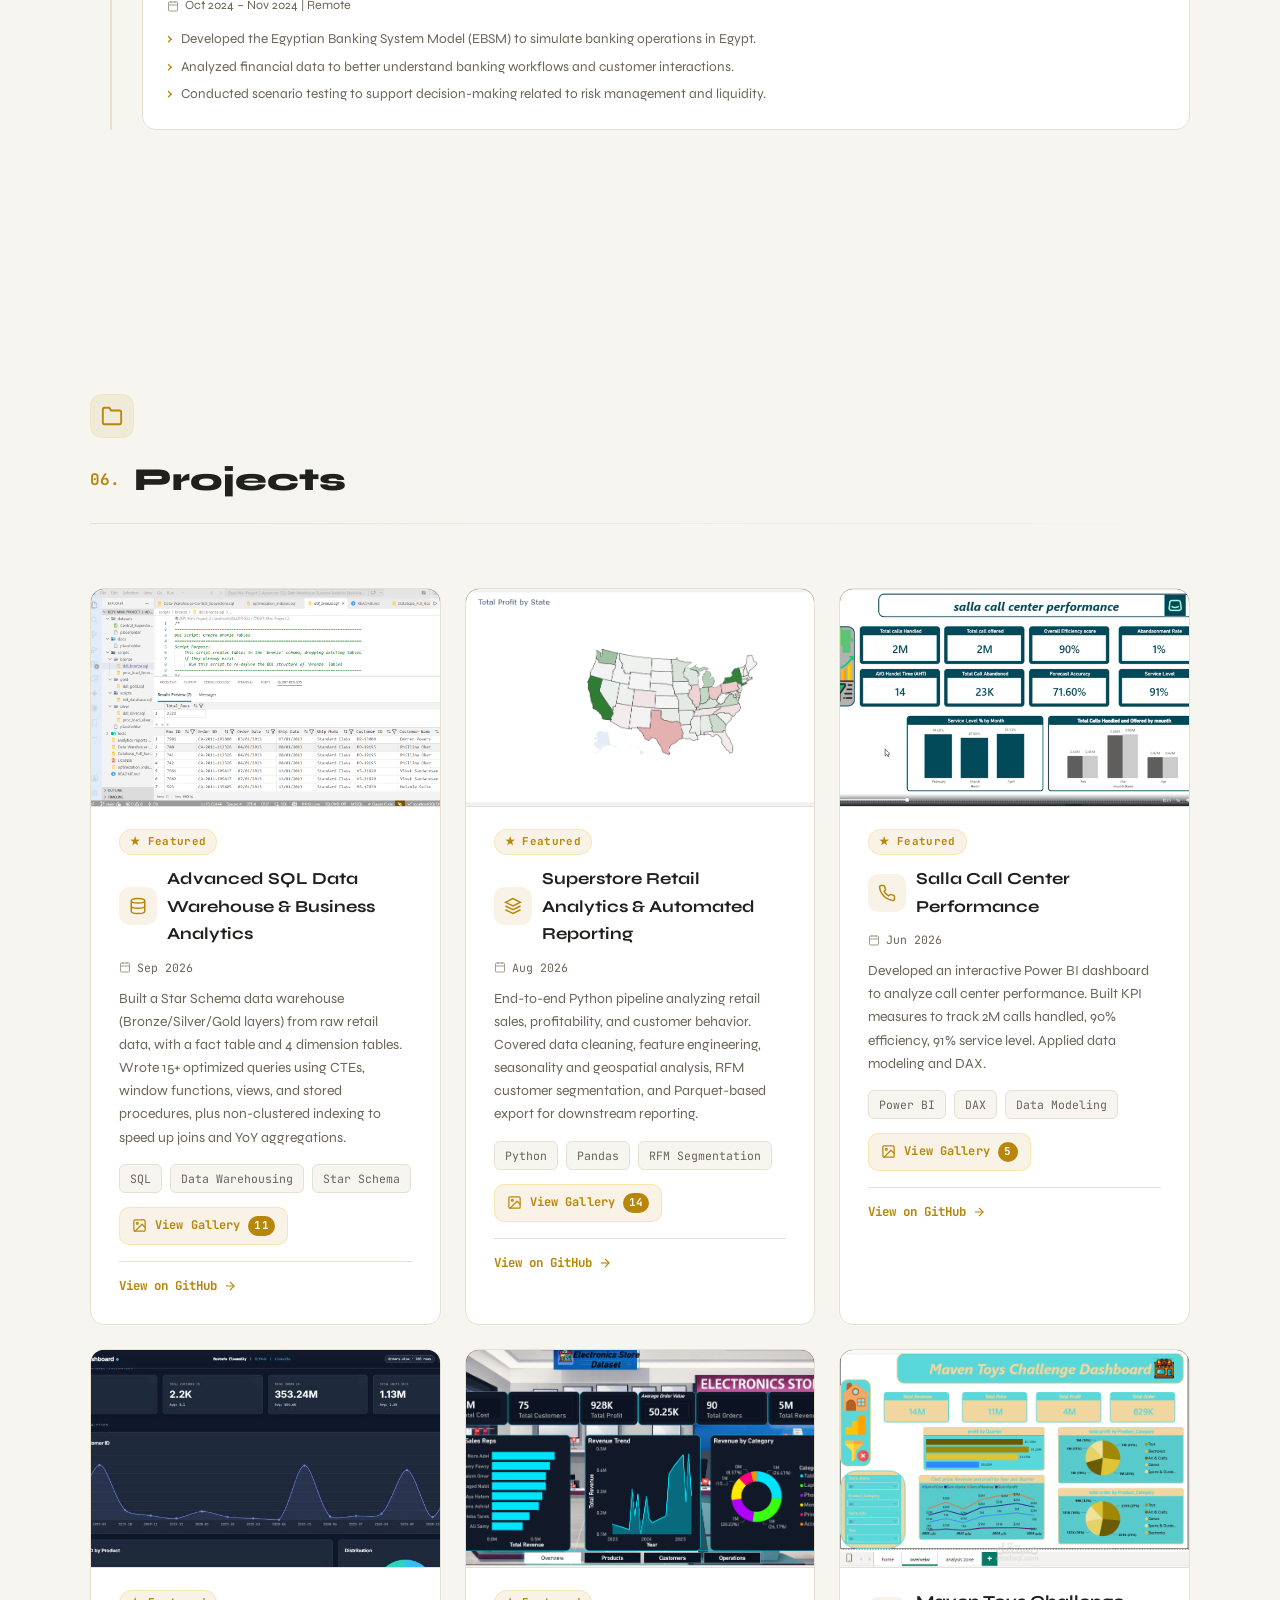
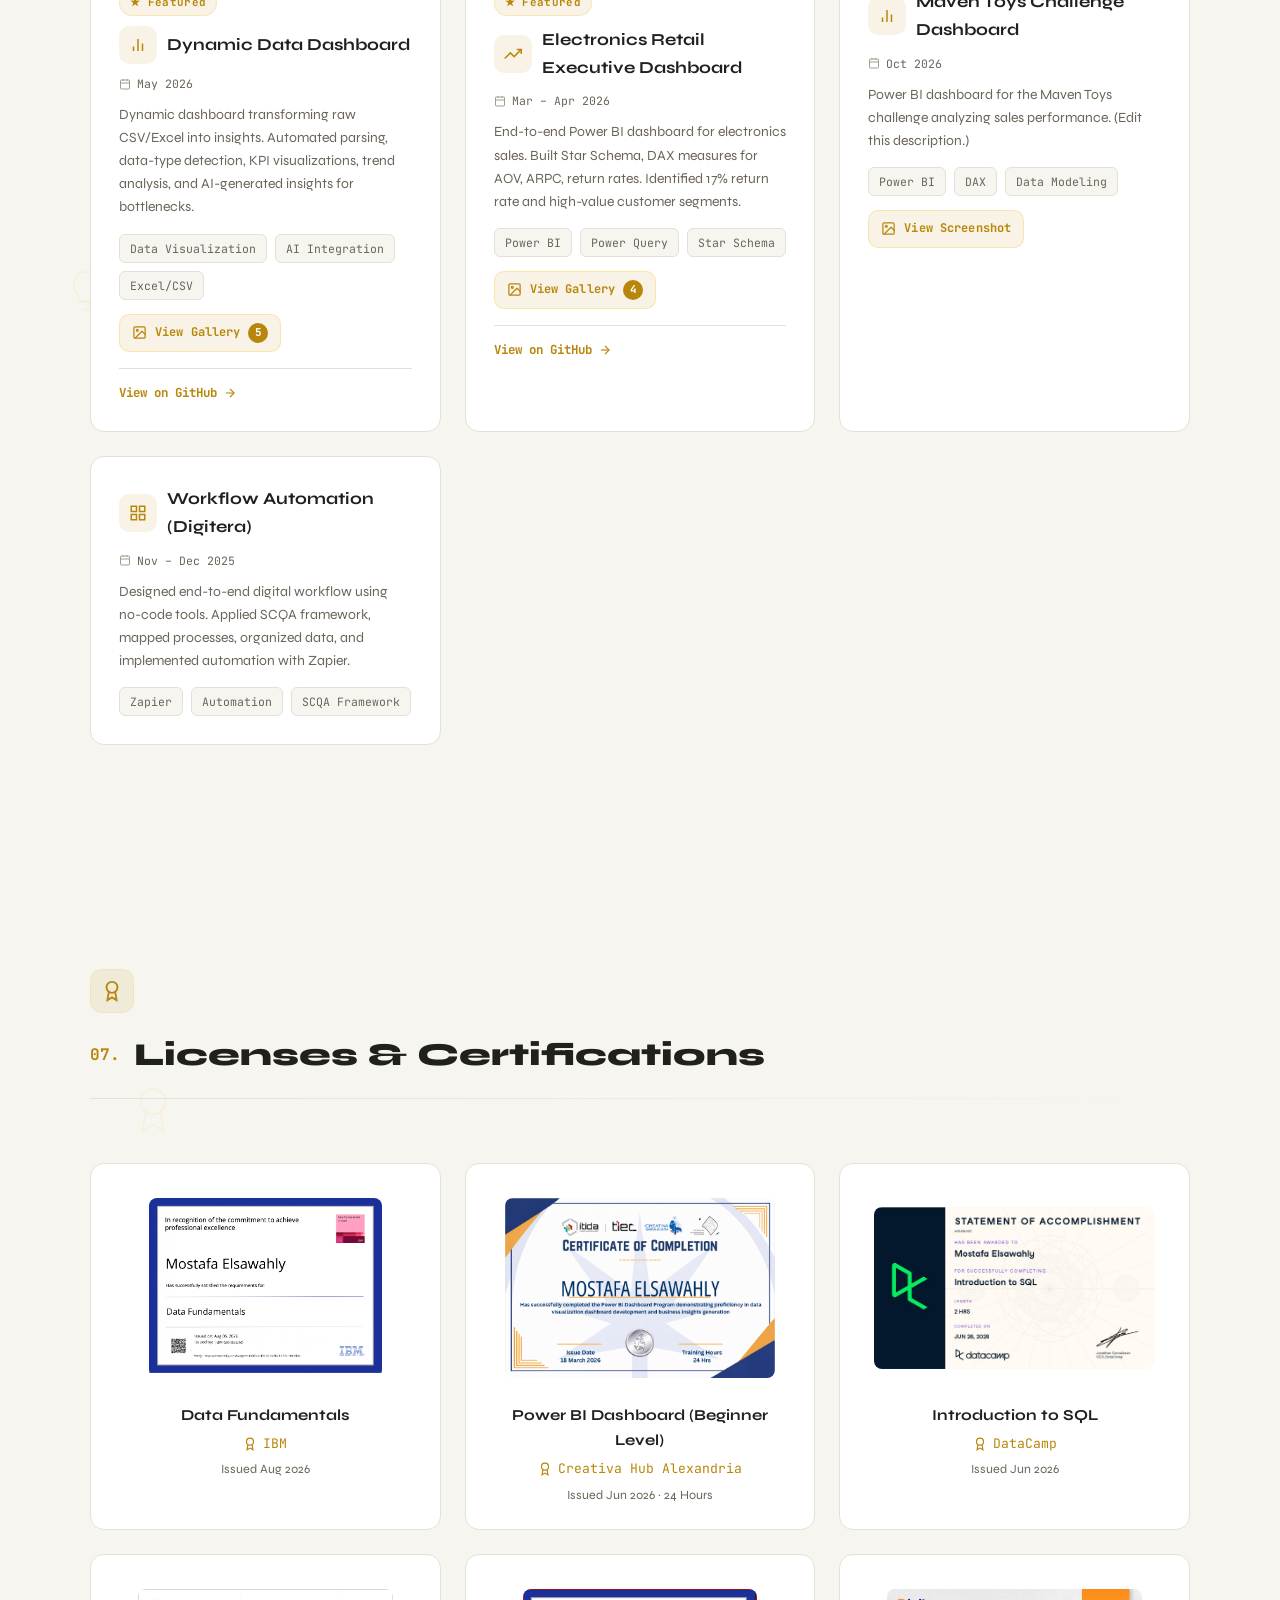
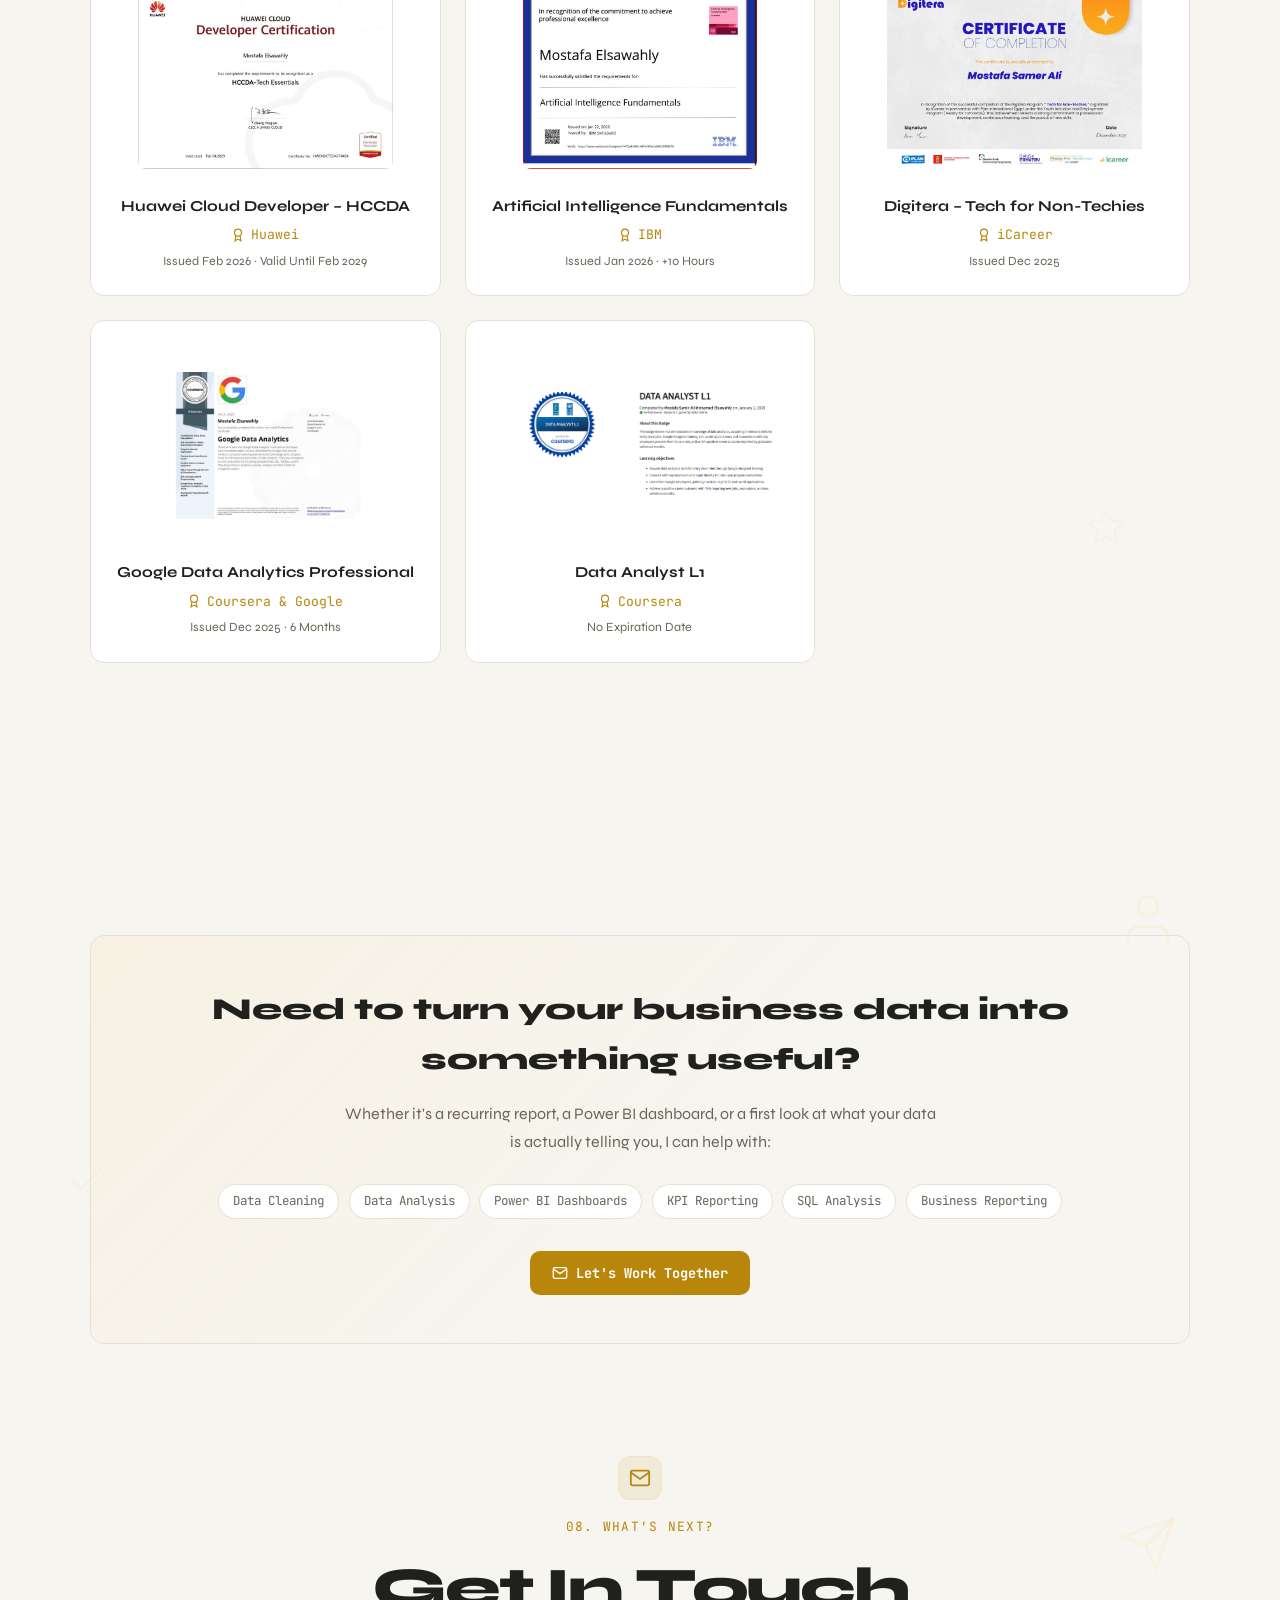
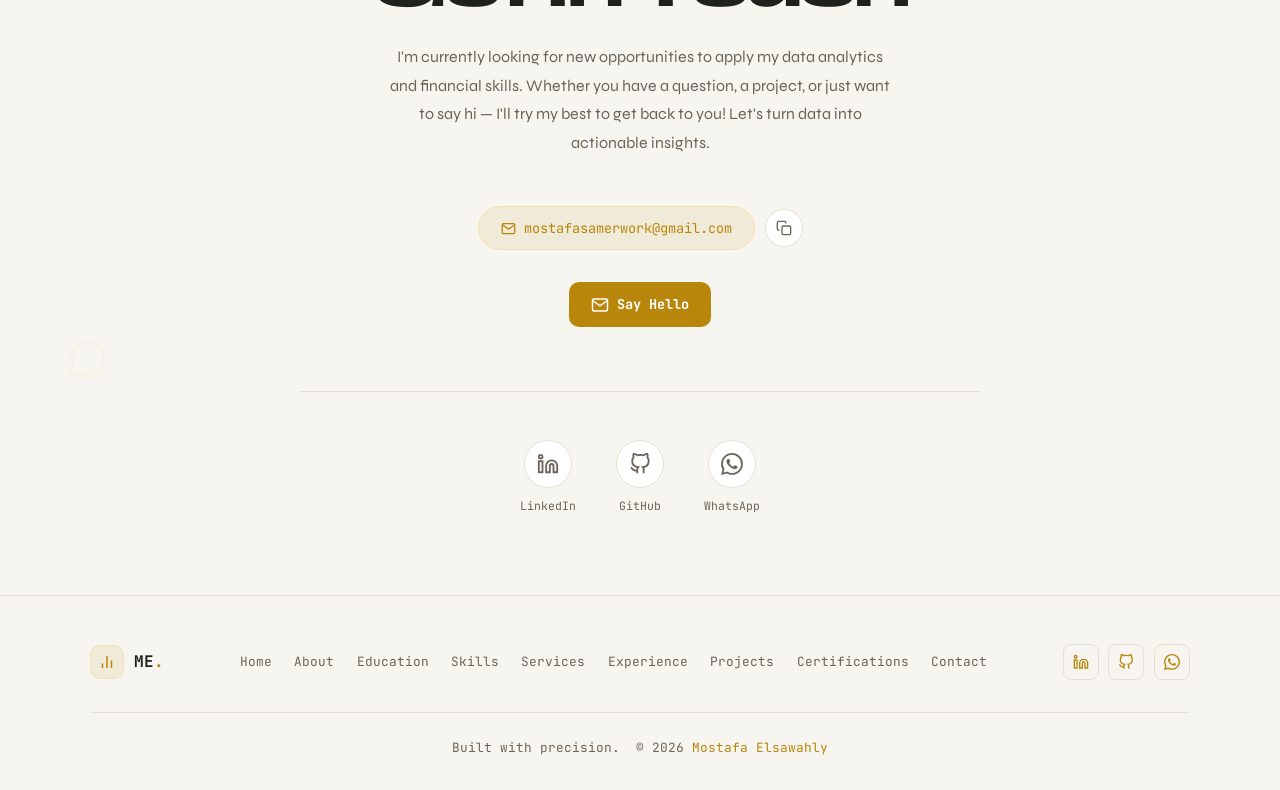
==== commit c82da945: "Update index.html" ====
--- a/index.html
+++ b/index.html
@@ -484,8 +484,18 @@
     @media(max-width:600px){.pyr-banner{--bh:36px}.pyr-label{font-size:.62rem}.pyr-wrap{gap:8px}}
 
     /* ═══ PROJECT GALLERY ═══ */
-    .gallery-btn{display:inline-flex;align-items:center;gap:6px;margin-top:12px;padding:7px 14px;border-radius:8px;background:var(--primary);color:#000;font-family:var(--font-mono);font-size:.74rem;font-weight:700;transition:transform .2s,box-shadow .2s}
-    .gallery-btn:hover{transform:translateY(-2px);box-shadow:0 6px 18px rgba(251,191,36,.3)}
+    .gallery-btn{display:inline-flex;align-items:center;gap:8px;margin-top:14px;padding:8px 12px;border-radius:10px;background:var(--primary-dim);border:1px solid rgba(251,191,36,.3);color:var(--primary);font-family:var(--font-mono);font-size:.75rem;font-weight:700;letter-spacing:.01em;cursor:pointer;transition:all .25s ease}
+    .gallery-btn svg{width:15px;height:15px;flex-shrink:0}
+    .gallery-btn .gcount{display:inline-flex;align-items:center;justify-content:center;min-width:20px;height:20px;padding:0 6px;border-radius:99px;background:var(--primary);color:#000;font-size:.68rem;line-height:1;transition:all .25s ease}
+    .gallery-btn:hover,.gallery-btn:focus-visible{background:var(--primary);color:#000;border-color:var(--primary);transform:translateY(-2px);box-shadow:0 8px 20px rgba(251,191,36,.25)}
+    .gallery-btn:hover .gcount,.gallery-btn:focus-visible .gcount{background:#000;color:var(--primary)}
+    :root[data-theme="light"] .gallery-btn:hover,:root[data-theme="light"] .gallery-btn:focus-visible,:root[data-theme="light"] .gallery-btn .gcount{color:#fff}
+    :root[data-theme="light"] .gallery-btn:hover .gcount{background:#fff;color:var(--primary)}
+    .cert-img-wrapper{position:relative;cursor:pointer}
+    .cert-zoom{position:absolute;right:10px;bottom:10px;display:flex;align-items:center;gap:6px;padding:6px 11px;border-radius:99px;background:rgba(5,5,5,.82);color:#fff;font-family:var(--font-mono);font-size:.7rem;font-weight:700;opacity:0;transform:translateY(6px);transition:opacity .25s,transform .25s;pointer-events:none}
+    .cert-zoom svg{width:13px;height:13px}
+    .cert-card:hover .cert-zoom,.cert-img-wrapper:focus-visible .cert-zoom{opacity:1;transform:none}
+    @media(hover:none){.cert-zoom{opacity:1;transform:none}}
     .project-thumb{margin:-1.75rem -1.75rem 1.25rem;aspect-ratio:16/10;overflow:hidden;border-bottom:1px solid var(--border);background:#0b0b0b;cursor:pointer}
     .project-thumb img{width:100%;height:100%;object-fit:cover;object-position:top;border-radius:0;transition:transform .5s cubic-bezier(.23,1,.32,1)}
     .project-card:hover .project-thumb img{transform:scale(1.05)}
@@ -694,7 +704,7 @@
             <span class="dot-live" aria-hidden="true"></span>
             <span id="clockTime">--:--:-- --</span> local time
           </div>
-          <p class="hero-desc" id="heroDesc">Third-year Banking &amp; Investment Sciences undergraduate who combines financial and business knowledge with hands-on Data Analytics and Business Intelligence skills — turning complex datasets into clear, actionable insights using Python, SQL, and Power BI.</p>
+          <p class="hero-desc" id="heroDesc">Fourth-year Banking &amp; Investment Sciences undergraduate who combines financial and business knowledge with hands-on Data Analytics and Business Intelligence skills — turning complex datasets into clear, actionable insights using Python, SQL, and Power BI.</p>
           <div class="hero-buttons">
             <a href="#projects" class="btn btn-primary" onclick="event.preventDefault();navScrollTo('#projects')">
               <svg width="16" height="16" viewBox="0 0 24 24" fill="none" stroke="currentColor" stroke-width="2" aria-hidden="true"><path d="M22 19a2 2 0 0 1-2 2H4a2 2 0 0 1-2-2V5a2 2 0 0 1 2-2h5l2 3h9a2 2 0 0 1 2 2z"/></svg>
@@ -797,7 +807,7 @@
         <div class="section-divider"></div>
       </div>
       <div class="about-bio reveal">
-        <p>I'm a third-year Banking &amp; Investment Sciences undergraduate at Science Valley Academy, expected to graduate in 2027. Over the past couple of years my focus has shifted toward Data Analytics and Business Intelligence — most of my time now goes into working with business and financial data: cleaning it, modeling it, and turning it into dashboards and reports that people can actually use to make decisions.</p>
+        <p>I'm a fourth-year Banking &amp; Investment Sciences undergraduate at Science Valley Academy, expected to graduate in 2027. Over the past couple of years my focus has shifted toward Data Analytics and Business Intelligence — most of my time now goes into working with business and financial data: cleaning it, modeling it, and turning it into dashboards and reports that people can actually use to make decisions.</p>
         <p>Day to day, that means building interactive dashboards in Power BI, writing SQL queries against real datasets, and using Python for exploratory analysis and data cleaning. My banking and finance background shapes how I look at the data — I'm not just hunting for patterns, I'm thinking about what they mean for a business.</p>
         <p>I'm still early in my career, and I'm looking for opportunities — internships, junior roles, or freelance work — where I can keep building on both sides of that combination: the financial literacy and the technical analytics skill set.</p>
       </div>
@@ -993,7 +1003,7 @@
           <div class="project-date"><svg width="12" height="12" viewBox="0 0 24 24" fill="none" stroke="currentColor" stroke-width="2"><rect x="3" y="4" width="18" height="18" rx="2"/><line x1="16" y1="2" x2="16" y2="6"/><line x1="8" y1="2" x2="8" y2="6"/><line x1="3" y1="10" x2="21" y2="10"/></svg>Sep 2026</div>
           <p class="project-desc">Built a Star Schema data warehouse (Bronze/Silver/Gold layers) from raw retail data, with a fact table and 4 dimension tables. Wrote 15+ optimized queries using CTEs, window functions, views, and stored procedures, plus non-clustered indexing to speed up joins and YoY aggregations.</p>
           <div class="project-tags"><span class="project-tag">SQL</span><span class="project-tag">Data Warehousing</span><span class="project-tag">Star Schema</span></div>
-          <span class="gallery-btn" role="button" tabindex="0" data-gallery="sql">📷 View Gallery (11)</span>
+          <span class="gallery-btn" role="button" tabindex="0" data-gallery="sql" aria-label="View gallery, 11 images"><svg viewBox="0 0 24 24" fill="none" stroke="currentColor" stroke-width="2" stroke-linecap="round" stroke-linejoin="round" aria-hidden="true"><rect x="3" y="3" width="18" height="18" rx="2"/><circle cx="8.5" cy="8.5" r="1.5"/><path d="M21 15l-5-5L5 21"/></svg><span>View Gallery</span><b class="gcount">11</b></span>
           <div class="project-cta">View on GitHub <svg viewBox="0 0 24 24" fill="none" stroke="currentColor" stroke-width="2" aria-hidden="true"><line x1="5" y1="12" x2="19" y2="12"/><polyline points="12 5 19 12 12 19"/></svg></div>
         </a>
         <a href="https://github.com/mostafa-elsawahly/DEPI-Mini-Project-001-Advanced-Python-Data-Exploration" target="_blank" rel="noopener" class="project-card reveal-scale">
@@ -1003,7 +1013,7 @@
           <div class="project-date"><svg width="12" height="12" viewBox="0 0 24 24" fill="none" stroke="currentColor" stroke-width="2"><rect x="3" y="4" width="18" height="18" rx="2"/><line x1="16" y1="2" x2="16" y2="6"/><line x1="8" y1="2" x2="8" y2="6"/><line x1="3" y1="10" x2="21" y2="10"/></svg>Aug 2026</div>
           <p class="project-desc">End-to-end Python pipeline analyzing retail sales, profitability, and customer behavior. Covered data cleaning, feature engineering, seasonality and geospatial analysis, RFM customer segmentation, and Parquet-based export for downstream reporting.</p>
           <div class="project-tags"><span class="project-tag">Python</span><span class="project-tag">Pandas</span><span class="project-tag">RFM Segmentation</span></div>
-          <span class="gallery-btn" role="button" tabindex="0" data-gallery="retail">📷 View Gallery (14)</span>
+          <span class="gallery-btn" role="button" tabindex="0" data-gallery="retail" aria-label="View gallery, 14 images"><svg viewBox="0 0 24 24" fill="none" stroke="currentColor" stroke-width="2" stroke-linecap="round" stroke-linejoin="round" aria-hidden="true"><rect x="3" y="3" width="18" height="18" rx="2"/><circle cx="8.5" cy="8.5" r="1.5"/><path d="M21 15l-5-5L5 21"/></svg><span>View Gallery</span><b class="gcount">14</b></span>
           <div class="project-cta">View on GitHub <svg viewBox="0 0 24 24" fill="none" stroke="currentColor" stroke-width="2" aria-hidden="true"><line x1="5" y1="12" x2="19" y2="12"/><polyline points="12 5 19 12 12 19"/></svg></div>
         </a>
         <a href="https://github.com/mostafa-elsawahly/salla-call-center-performance" target="_blank" rel="noopener" class="project-card reveal-scale">
@@ -1013,7 +1023,7 @@
           <div class="project-date"><svg width="12" height="12" viewBox="0 0 24 24" fill="none" stroke="currentColor" stroke-width="2"><rect x="3" y="4" width="18" height="18" rx="2"/><line x1="16" y1="2" x2="16" y2="6"/><line x1="8" y1="2" x2="8" y2="6"/><line x1="3" y1="10" x2="21" y2="10"/></svg>Jun 2026</div>
           <p class="project-desc">Developed an interactive Power BI dashboard to analyze call center performance. Built KPI measures to track 2M calls handled, 90% efficiency, 91% service level. Applied data modeling and DAX.</p>
           <div class="project-tags"><span class="project-tag">Power BI</span><span class="project-tag">DAX</span><span class="project-tag">Data Modeling</span></div>
-          <span class="gallery-btn" role="button" tabindex="0" data-gallery="salla">📷 View Gallery (5)</span>
+          <span class="gallery-btn" role="button" tabindex="0" data-gallery="salla" aria-label="View gallery, 5 images"><svg viewBox="0 0 24 24" fill="none" stroke="currentColor" stroke-width="2" stroke-linecap="round" stroke-linejoin="round" aria-hidden="true"><rect x="3" y="3" width="18" height="18" rx="2"/><circle cx="8.5" cy="8.5" r="1.5"/><path d="M21 15l-5-5L5 21"/></svg><span>View Gallery</span><b class="gcount">5</b></span>
           <div class="project-cta">View on GitHub <svg viewBox="0 0 24 24" fill="none" stroke="currentColor" stroke-width="2" aria-hidden="true"><line x1="5" y1="12" x2="19" y2="12"/><polyline points="12 5 19 12 12 19"/></svg></div>
         </a>
         <a href="https://github.com/mostafa-elsawahly/Dynamic-Dashboard/blob/main/Dynamic%20Dashboard.html" target="_blank" rel="noopener" class="project-card reveal-scale">
@@ -1023,7 +1033,7 @@
           <div class="project-date"><svg width="12" height="12" viewBox="0 0 24 24" fill="none" stroke="currentColor" stroke-width="2"><rect x="3" y="4" width="18" height="18" rx="2"/><line x1="16" y1="2" x2="16" y2="6"/><line x1="8" y1="2" x2="8" y2="6"/><line x1="3" y1="10" x2="21" y2="10"/></svg>May 2026</div>
           <p class="project-desc">Dynamic dashboard transforming raw CSV/Excel into insights. Automated parsing, data-type detection, KPI visualizations, trend analysis, and AI-generated insights for bottlenecks.</p>
           <div class="project-tags"><span class="project-tag">Data Visualization</span><span class="project-tag">AI Integration</span><span class="project-tag">Excel/CSV</span></div>
-          <span class="gallery-btn" role="button" tabindex="0" data-gallery="dynamic">📷 View Gallery (5)</span>
+          <span class="gallery-btn" role="button" tabindex="0" data-gallery="dynamic" aria-label="View gallery, 5 images"><svg viewBox="0 0 24 24" fill="none" stroke="currentColor" stroke-width="2" stroke-linecap="round" stroke-linejoin="round" aria-hidden="true"><rect x="3" y="3" width="18" height="18" rx="2"/><circle cx="8.5" cy="8.5" r="1.5"/><path d="M21 15l-5-5L5 21"/></svg><span>View Gallery</span><b class="gcount">5</b></span>
           <div class="project-cta">View on GitHub <svg viewBox="0 0 24 24" fill="none" stroke="currentColor" stroke-width="2" aria-hidden="true"><line x1="5" y1="12" x2="19" y2="12"/><polyline points="12 5 19 12 12 19"/></svg></div>
         </a>
         <a href="https://github.com/mostafa-elsawahly/-Electronics-Retail-Executive-Dashboard" target="_blank" rel="noopener" class="project-card reveal-scale">
@@ -1033,7 +1043,7 @@
           <div class="project-date"><svg width="12" height="12" viewBox="0 0 24 24" fill="none" stroke="currentColor" stroke-width="2"><rect x="3" y="4" width="18" height="18" rx="2"/><line x1="16" y1="2" x2="16" y2="6"/><line x1="8" y1="2" x2="8" y2="6"/><line x1="3" y1="10" x2="21" y2="10"/></svg>Mar – Apr 2026</div>
           <p class="project-desc">End-to-end Power BI dashboard for electronics sales. Built Star Schema, DAX measures for AOV, ARPC, return rates. Identified 17% return rate and high-value customer segments.</p>
           <div class="project-tags"><span class="project-tag">Power BI</span><span class="project-tag">Power Query</span><span class="project-tag">Star Schema</span></div>
-          <span class="gallery-btn" role="button" tabindex="0" data-gallery="electronics">📷 View Gallery (4)</span>
+          <span class="gallery-btn" role="button" tabindex="0" data-gallery="electronics" aria-label="View gallery, 4 images"><svg viewBox="0 0 24 24" fill="none" stroke="currentColor" stroke-width="2" stroke-linecap="round" stroke-linejoin="round" aria-hidden="true"><rect x="3" y="3" width="18" height="18" rx="2"/><circle cx="8.5" cy="8.5" r="1.5"/><path d="M21 15l-5-5L5 21"/></svg><span>View Gallery</span><b class="gcount">4</b></span>
           <div class="project-cta">View on GitHub <svg viewBox="0 0 24 24" fill="none" stroke="currentColor" stroke-width="2" aria-hidden="true"><line x1="5" y1="12" x2="19" y2="12"/><polyline points="12 5 19 12 12 19"/></svg></div>
         </a>
         <div class="project-card reveal-scale">
@@ -1042,7 +1052,7 @@
           <div class="project-date"><svg width="12" height="12" viewBox="0 0 24 24" fill="none" stroke="currentColor" stroke-width="2"><rect x="3" y="4" width="18" height="18" rx="2"/><line x1="16" y1="2" x2="16" y2="6"/><line x1="8" y1="2" x2="8" y2="6"/><line x1="3" y1="10" x2="21" y2="10"/></svg>Oct 2026</div>
           <p class="project-desc">Power BI dashboard for the Maven Toys challenge analyzing sales performance. (Edit this description.)</p>
           <div class="project-tags"><span class="project-tag">Power BI</span><span class="project-tag">DAX</span><span class="project-tag">Data Modeling</span></div>
-          <span class="gallery-btn" role="button" tabindex="0" data-gallery="maven">📷 View Gallery (1)</span>
+          <span class="gallery-btn" role="button" tabindex="0" data-gallery="maven" aria-label="View screenshot"><svg viewBox="0 0 24 24" fill="none" stroke="currentColor" stroke-width="2" stroke-linecap="round" stroke-linejoin="round" aria-hidden="true"><rect x="3" y="3" width="18" height="18" rx="2"/><circle cx="8.5" cy="8.5" r="1.5"/><path d="M21 15l-5-5L5 21"/></svg><span>View Screenshot</span></span>
         </div>
         <div class="project-card reveal-scale">
           <div class="project-top"><div class="project-icon"><svg viewBox="0 0 24 24" fill="none" stroke="currentColor" stroke-width="2"><rect x="3" y="3" width="7" height="7"/><rect x="14" y="3" width="7" height="7"/><rect x="14" y="14" width="7" height="7"/><rect x="3" y="14" width="7" height="7"/></svg></div><h3 class="project-title">Workflow Automation (Digitera)</h3></div>
@@ -1065,14 +1075,14 @@
         <div class="section-divider"></div>
       </div>
       <div class="certs-grid">
-        <div class="cert-card reveal-scale"><div class="cert-img-wrapper"><img src="pic/Certifications%20pic/Data-Fundamentals.jpg" alt="Data Fundamentals" loading="lazy" decoding="async"></div><div class="cert-title">Data Fundamentals</div><div class="cert-issuer"><svg width="14" height="14" viewBox="0 0 24 24" fill="none" stroke="currentColor" stroke-width="2"><circle cx="12" cy="8" r="6"/><path d="M15.477 12.89L17 22l-5-3-5 3 1.523-9.11"/></svg>IBM</div><div class="cert-date">Issued Aug 2026</div></div>
-        <div class="cert-card reveal-scale"><div class="cert-img-wrapper"><img src="pic/Certifications%20pic/powerbi-dashboard-certificate.jpg" alt="Power BI Dashboard" loading="lazy" decoding="async"></div><div class="cert-title">Power BI Dashboard (Beginner Level)</div><div class="cert-issuer"><svg width="14" height="14" viewBox="0 0 24 24" fill="none" stroke="currentColor" stroke-width="2"><circle cx="12" cy="8" r="6"/><path d="M15.477 12.89L17 22l-5-3-5 3 1.523-9.11"/></svg>Creativa Hub Alexandria</div><div class="cert-date">Issued Jun 2026 · 24 Hours</div></div>
-        <div class="cert-card reveal-scale"><div class="cert-img-wrapper"><img src="pic/Certifications%20pic/datacamp-sql.jpg" alt="Intro to SQL" loading="lazy" decoding="async"></div><div class="cert-title">Introduction to SQL</div><div class="cert-issuer"><svg width="14" height="14" viewBox="0 0 24 24" fill="none" stroke="currentColor" stroke-width="2"><circle cx="12" cy="8" r="6"/><path d="M15.477 12.89L17 22l-5-3-5 3 1.523-9.11"/></svg>DataCamp</div><div class="cert-date">Issued Jun 2026</div></div>
-        <div class="cert-card reveal-scale"><div class="cert-img-wrapper"><img src="pic/Certifications%20pic/huawei.jpg" alt="Huawei Cloud" loading="lazy" decoding="async"></div><div class="cert-title">Huawei Cloud Developer – HCCDA</div><div class="cert-issuer"><svg width="14" height="14" viewBox="0 0 24 24" fill="none" stroke="currentColor" stroke-width="2"><circle cx="12" cy="8" r="6"/><path d="M15.477 12.89L17 22l-5-3-5 3 1.523-9.11"/></svg>Huawei</div><div class="cert-date">Issued Feb 2026 · Valid Until Feb 2029</div></div>
-        <div class="cert-card reveal-scale"><div class="cert-img-wrapper"><img src="pic/Certifications%20pic/ibm-ai.jpg" alt="AI Fundamentals" loading="lazy" decoding="async"></div><div class="cert-title">Artificial Intelligence Fundamentals</div><div class="cert-issuer"><svg width="14" height="14" viewBox="0 0 24 24" fill="none" stroke="currentColor" stroke-width="2"><circle cx="12" cy="8" r="6"/><path d="M15.477 12.89L17 22l-5-3-5 3 1.523-9.11"/></svg>IBM</div><div class="cert-date">Issued Jan 2026 · +10 Hours</div></div>
-        <div class="cert-card reveal-scale"><div class="cert-img-wrapper"><img src="pic/Certifications%20pic/digitera.jpg" alt="Digitera" loading="lazy" decoding="async"></div><div class="cert-title">Digitera – Tech for Non-Techies</div><div class="cert-issuer"><svg width="14" height="14" viewBox="0 0 24 24" fill="none" stroke="currentColor" stroke-width="2"><circle cx="12" cy="8" r="6"/><path d="M15.477 12.89L17 22l-5-3-5 3 1.523-9.11"/></svg>iCareer</div><div class="cert-date">Issued Dec 2025</div></div>
-        <div class="cert-card reveal-scale"><div class="cert-img-wrapper"><img src="pic/Certifications%20pic/google-data-analytics.jpg" alt="Google Data Analytics" loading="lazy" decoding="async"></div><div class="cert-title">Google Data Analytics Professional</div><div class="cert-issuer"><svg width="14" height="14" viewBox="0 0 24 24" fill="none" stroke="currentColor" stroke-width="2"><circle cx="12" cy="8" r="6"/><path d="M15.477 12.89L17 22l-5-3-5 3 1.523-9.11"/></svg>Coursera &amp; Google</div><div class="cert-date">Issued Dec 2025 · 6 Months</div></div>
-        <div class="cert-card reveal-scale"><div class="cert-img-wrapper"><img src="pic/Certifications%20pic/coursera-l1.jpg" alt="Data Analyst L1" loading="lazy" decoding="async"></div><div class="cert-title">Data Analyst L1</div><div class="cert-issuer"><svg width="14" height="14" viewBox="0 0 24 24" fill="none" stroke="currentColor" stroke-width="2"><circle cx="12" cy="8" r="6"/><path d="M15.477 12.89L17 22l-5-3-5 3 1.523-9.11"/></svg>Coursera</div><div class="cert-date">No Expiration Date</div></div>
+        <div class="cert-card reveal-scale"><div class="cert-img-wrapper" role="button" tabindex="0" data-gallery="certs" data-start="0" aria-label="View certificate: Data Fundamentals — IBM"><img src="pic/Certifications%20pic/Data-Fundamentals.jpg" alt="Data Fundamentals" loading="lazy" decoding="async"><span class="cert-zoom" aria-hidden="true"><svg viewBox="0 0 24 24" fill="none" stroke="currentColor" stroke-width="2.2" stroke-linecap="round" stroke-linejoin="round"><circle cx="11" cy="11" r="7"/><line x1="21" y1="21" x2="16.65" y2="16.65"/><line x1="11" y1="8" x2="11" y2="14"/><line x1="8" y1="11" x2="14" y2="11"/></svg>View</span></div><div class="cert-title">Data Fundamentals</div><div class="cert-issuer"><svg width="14" height="14" viewBox="0 0 24 24" fill="none" stroke="currentColor" stroke-width="2"><circle cx="12" cy="8" r="6"/><path d="M15.477 12.89L17 22l-5-3-5 3 1.523-9.11"/></svg>IBM</div><div class="cert-date">Issued Aug 2026</div></div>
+        <div class="cert-card reveal-scale"><div class="cert-img-wrapper" role="button" tabindex="0" data-gallery="certs" data-start="1" aria-label="View certificate: Power BI Dashboard (Beginner) — Creativa Hub Alexandria"><img src="pic/Certifications%20pic/powerbi-dashboard-certificate.jpg" alt="Power BI Dashboard" loading="lazy" decoding="async"><span class="cert-zoom" aria-hidden="true"><svg viewBox="0 0 24 24" fill="none" stroke="currentColor" stroke-width="2.2" stroke-linecap="round" stroke-linejoin="round"><circle cx="11" cy="11" r="7"/><line x1="21" y1="21" x2="16.65" y2="16.65"/><line x1="11" y1="8" x2="11" y2="14"/><line x1="8" y1="11" x2="14" y2="11"/></svg>View</span></div><div class="cert-title">Power BI Dashboard (Beginner Level)</div><div class="cert-issuer"><svg width="14" height="14" viewBox="0 0 24 24" fill="none" stroke="currentColor" stroke-width="2"><circle cx="12" cy="8" r="6"/><path d="M15.477 12.89L17 22l-5-3-5 3 1.523-9.11"/></svg>Creativa Hub Alexandria</div><div class="cert-date">Issued Jun 2026 · 24 Hours</div></div>
+        <div class="cert-card reveal-scale"><div class="cert-img-wrapper" role="button" tabindex="0" data-gallery="certs" data-start="2" aria-label="View certificate: Introduction to SQL — DataCamp"><img src="pic/Certifications%20pic/datacamp-sql.jpg" alt="Intro to SQL" loading="lazy" decoding="async"><span class="cert-zoom" aria-hidden="true"><svg viewBox="0 0 24 24" fill="none" stroke="currentColor" stroke-width="2.2" stroke-linecap="round" stroke-linejoin="round"><circle cx="11" cy="11" r="7"/><line x1="21" y1="21" x2="16.65" y2="16.65"/><line x1="11" y1="8" x2="11" y2="14"/><line x1="8" y1="11" x2="14" y2="11"/></svg>View</span></div><div class="cert-title">Introduction to SQL</div><div class="cert-issuer"><svg width="14" height="14" viewBox="0 0 24 24" fill="none" stroke="currentColor" stroke-width="2"><circle cx="12" cy="8" r="6"/><path d="M15.477 12.89L17 22l-5-3-5 3 1.523-9.11"/></svg>DataCamp</div><div class="cert-date">Issued Jun 2026</div></div>
+        <div class="cert-card reveal-scale"><div class="cert-img-wrapper" role="button" tabindex="0" data-gallery="certs" data-start="3" aria-label="View certificate: Huawei Cloud Developer HCCDA — Huawei"><img src="pic/Certifications%20pic/huawei.jpg" alt="Huawei Cloud" loading="lazy" decoding="async"><span class="cert-zoom" aria-hidden="true"><svg viewBox="0 0 24 24" fill="none" stroke="currentColor" stroke-width="2.2" stroke-linecap="round" stroke-linejoin="round"><circle cx="11" cy="11" r="7"/><line x1="21" y1="21" x2="16.65" y2="16.65"/><line x1="11" y1="8" x2="11" y2="14"/><line x1="8" y1="11" x2="14" y2="11"/></svg>View</span></div><div class="cert-title">Huawei Cloud Developer – HCCDA</div><div class="cert-issuer"><svg width="14" height="14" viewBox="0 0 24 24" fill="none" stroke="currentColor" stroke-width="2"><circle cx="12" cy="8" r="6"/><path d="M15.477 12.89L17 22l-5-3-5 3 1.523-9.11"/></svg>Huawei</div><div class="cert-date">Issued Feb 2026 · Valid Until Feb 2029</div></div>
+        <div class="cert-card reveal-scale"><div class="cert-img-wrapper" role="button" tabindex="0" data-gallery="certs" data-start="4" aria-label="View certificate: Artificial Intelligence Fundamentals — IBM"><img src="pic/Certifications%20pic/ibm-ai.jpg" alt="AI Fundamentals" loading="lazy" decoding="async"><span class="cert-zoom" aria-hidden="true"><svg viewBox="0 0 24 24" fill="none" stroke="currentColor" stroke-width="2.2" stroke-linecap="round" stroke-linejoin="round"><circle cx="11" cy="11" r="7"/><line x1="21" y1="21" x2="16.65" y2="16.65"/><line x1="11" y1="8" x2="11" y2="14"/><line x1="8" y1="11" x2="14" y2="11"/></svg>View</span></div><div class="cert-title">Artificial Intelligence Fundamentals</div><div class="cert-issuer"><svg width="14" height="14" viewBox="0 0 24 24" fill="none" stroke="currentColor" stroke-width="2"><circle cx="12" cy="8" r="6"/><path d="M15.477 12.89L17 22l-5-3-5 3 1.523-9.11"/></svg>IBM</div><div class="cert-date">Issued Jan 2026 · +10 Hours</div></div>
+        <div class="cert-card reveal-scale"><div class="cert-img-wrapper" role="button" tabindex="0" data-gallery="certs" data-start="5" aria-label="View certificate: Digitera: Tech for Non-Techies — iCareer"><img src="pic/Certifications%20pic/digitera.jpg" alt="Digitera" loading="lazy" decoding="async"><span class="cert-zoom" aria-hidden="true"><svg viewBox="0 0 24 24" fill="none" stroke="currentColor" stroke-width="2.2" stroke-linecap="round" stroke-linejoin="round"><circle cx="11" cy="11" r="7"/><line x1="21" y1="21" x2="16.65" y2="16.65"/><line x1="11" y1="8" x2="11" y2="14"/><line x1="8" y1="11" x2="14" y2="11"/></svg>View</span></div><div class="cert-title">Digitera – Tech for Non-Techies</div><div class="cert-issuer"><svg width="14" height="14" viewBox="0 0 24 24" fill="none" stroke="currentColor" stroke-width="2"><circle cx="12" cy="8" r="6"/><path d="M15.477 12.89L17 22l-5-3-5 3 1.523-9.11"/></svg>iCareer</div><div class="cert-date">Issued Dec 2025</div></div>
+        <div class="cert-card reveal-scale"><div class="cert-img-wrapper" role="button" tabindex="0" data-gallery="certs" data-start="6" aria-label="View certificate: Google Data Analytics Professional — Coursera &amp; Google"><img src="pic/Certifications%20pic/google-data-analytics.jpg" alt="Google Data Analytics" loading="lazy" decoding="async"><span class="cert-zoom" aria-hidden="true"><svg viewBox="0 0 24 24" fill="none" stroke="currentColor" stroke-width="2.2" stroke-linecap="round" stroke-linejoin="round"><circle cx="11" cy="11" r="7"/><line x1="21" y1="21" x2="16.65" y2="16.65"/><line x1="11" y1="8" x2="11" y2="14"/><line x1="8" y1="11" x2="14" y2="11"/></svg>View</span></div><div class="cert-title">Google Data Analytics Professional</div><div class="cert-issuer"><svg width="14" height="14" viewBox="0 0 24 24" fill="none" stroke="currentColor" stroke-width="2"><circle cx="12" cy="8" r="6"/><path d="M15.477 12.89L17 22l-5-3-5 3 1.523-9.11"/></svg>Coursera &amp; Google</div><div class="cert-date">Issued Dec 2025 · 6 Months</div></div>
+        <div class="cert-card reveal-scale"><div class="cert-img-wrapper" role="button" tabindex="0" data-gallery="certs" data-start="7" aria-label="View certificate: Data Analyst L1 — Coursera"><img src="pic/Certifications%20pic/coursera-l1.jpg" alt="Data Analyst L1" loading="lazy" decoding="async"><span class="cert-zoom" aria-hidden="true"><svg viewBox="0 0 24 24" fill="none" stroke="currentColor" stroke-width="2.2" stroke-linecap="round" stroke-linejoin="round"><circle cx="11" cy="11" r="7"/><line x1="21" y1="21" x2="16.65" y2="16.65"/><line x1="11" y1="8" x2="11" y2="14"/><line x1="8" y1="11" x2="14" y2="11"/></svg>View</span></div><div class="cert-title">Data Analyst L1</div><div class="cert-issuer"><svg width="14" height="14" viewBox="0 0 24 24" fill="none" stroke="currentColor" stroke-width="2"><circle cx="12" cy="8" r="6"/><path d="M15.477 12.89L17 22l-5-3-5 3 1.523-9.11"/></svg>Coursera</div><div class="cert-date">No Expiration Date</div></div>
       </div>
     </div>
   </section>
@@ -1437,6 +1447,7 @@
       function shots(folder,names){return names.map(function(n){return BASE+folder+'/'+n})}
       function ss(d,t){return 'Screenshot '+d+' '+t+'.png'}
       var G={
+        certs:{title:'Licenses & Certifications',caps:['Data Fundamentals — IBM','Power BI Dashboard (Beginner) — Creativa Hub Alexandria','Introduction to SQL — DataCamp','Huawei Cloud Developer HCCDA — Huawei','Artificial Intelligence Fundamentals — IBM','Digitera: Tech for Non-Techies — iCareer','Google Data Analytics Professional — Coursera & Google','Data Analyst L1 — Coursera'],imgs:['pic/Certifications pic/Data-Fundamentals.jpg','pic/Certifications pic/powerbi-dashboard-certificate.jpg','pic/Certifications pic/datacamp-sql.jpg','pic/Certifications pic/huawei.jpg','pic/Certifications pic/ibm-ai.jpg','pic/Certifications pic/digitera.jpg','pic/Certifications pic/google-data-analytics.jpg','pic/Certifications pic/coursera-l1.jpg']},
         sql:{title:'Advanced SQL Data Warehouse & Business Analytics',imgs:shots('Depi-Mini-Project-2-Advanced-SQL-Data-Warehouse-Business-Analytics',[
           ss('2026-10-29','181554'),ss('2026-10-29','181614'),ss('2026-10-29','181712'),ss('2026-10-29','181735'),ss('2026-10-29','181801'),ss('2026-10-29','181817'),ss('2026-10-29','181836'),ss('2026-10-29','181851'),ss('2026-10-29','181910'),ss('2026-10-29','181923'),ss('2026-10-29','182035')])},
         dynamic:{title:'Dynamic Data Dashboard',imgs:shots('Dynamic Dashboard',[
@@ -1460,8 +1471,8 @@
         var g=G[cur];idx=(i+g.imgs.length)%g.imgs.length;
         img.classList.add('loading');
         img.onload=function(){img.classList.remove('loading')};
-        img.src=url(g.imgs[idx]);img.alt=g.title+' – '+(idx+1);
-        cap.textContent=g.title+'  ·  '+(idx+1)+' / '+g.imgs.length;
+        img.src=url(g.imgs[idx]);img.alt=(g.caps?g.caps[idx]:g.title)+' – '+(idx+1);
+        cap.textContent=(g.caps?g.caps[idx]:g.title)+'  ·  '+(idx+1)+' / '+g.imgs.length;
         Array.prototype.forEach.call(thumbs.children,function(t,k){
           t.classList.toggle('active',k===idx);
           if(k===idx)t.scrollIntoView({inline:'center',block:'nearest',behavior:'smooth'});
@@ -1600,4 +1611,4 @@
     })();
   </script>
 </body>
-</html>+</html>
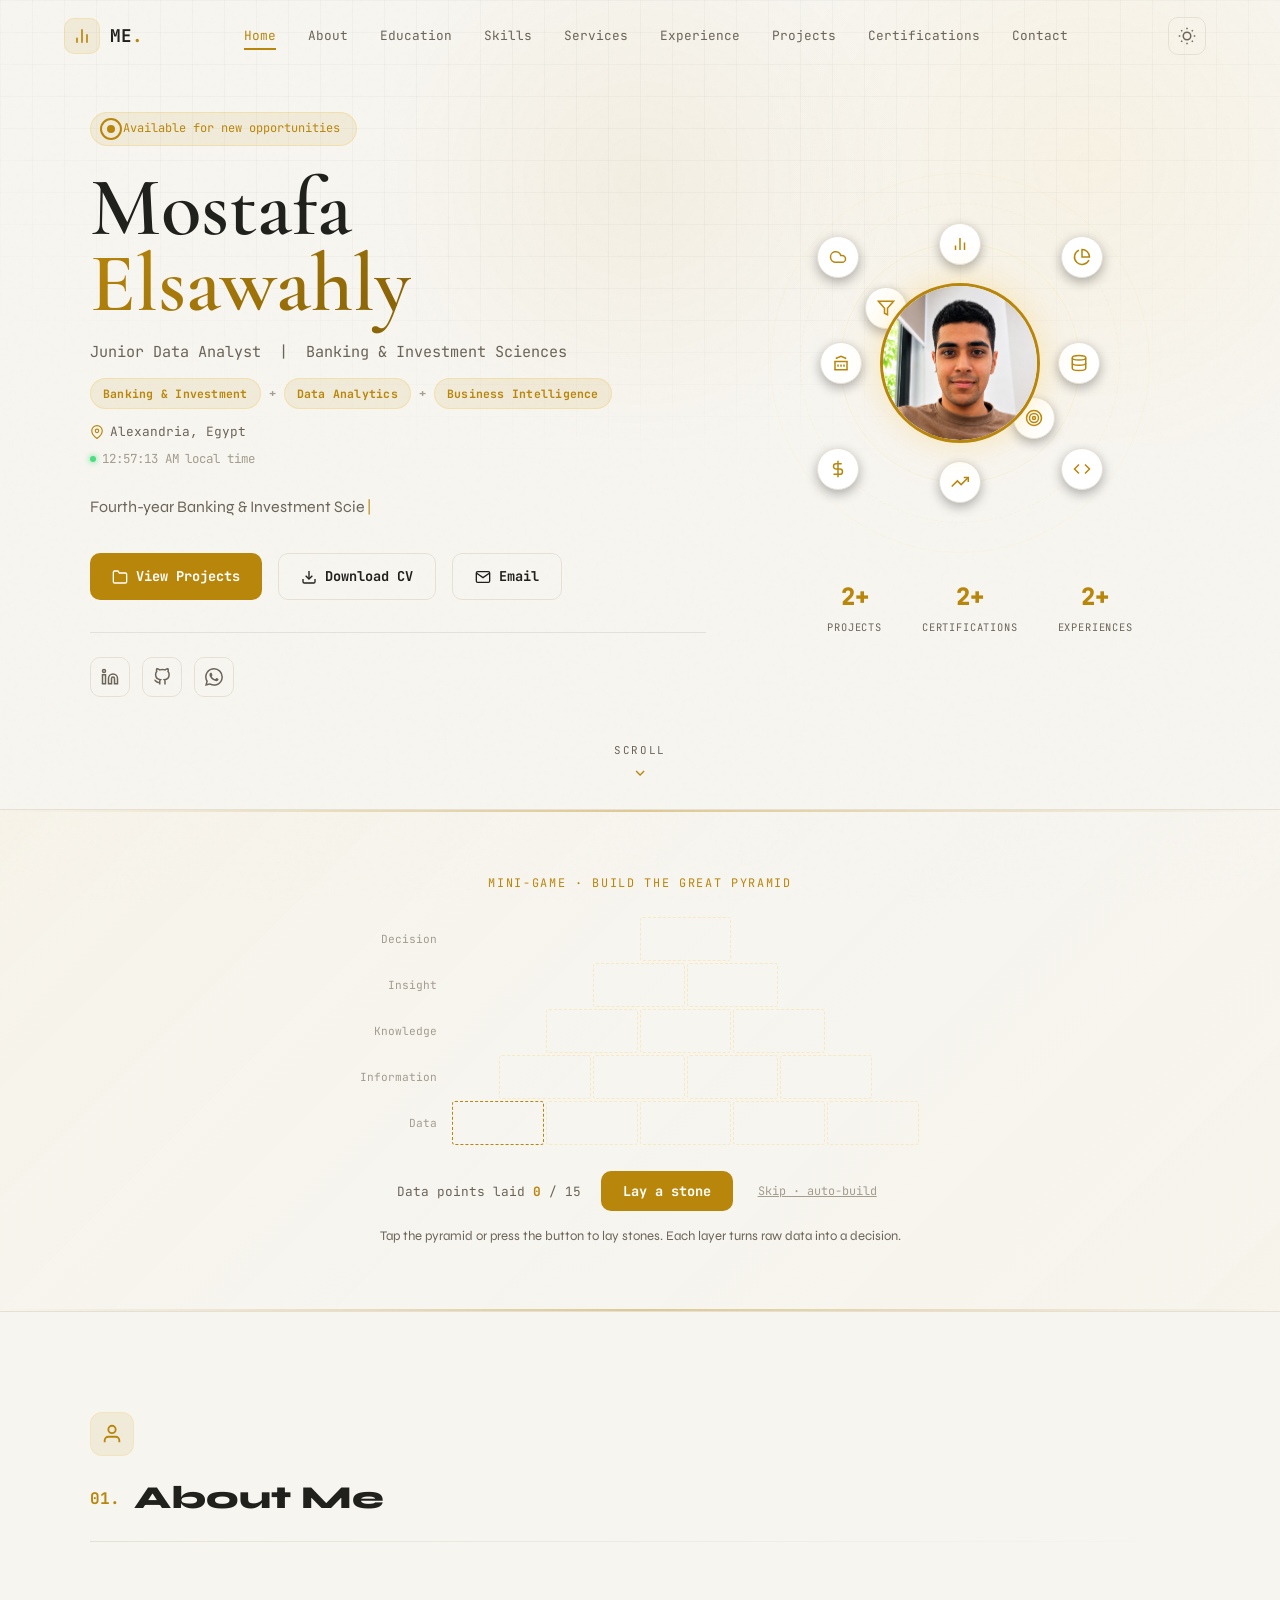
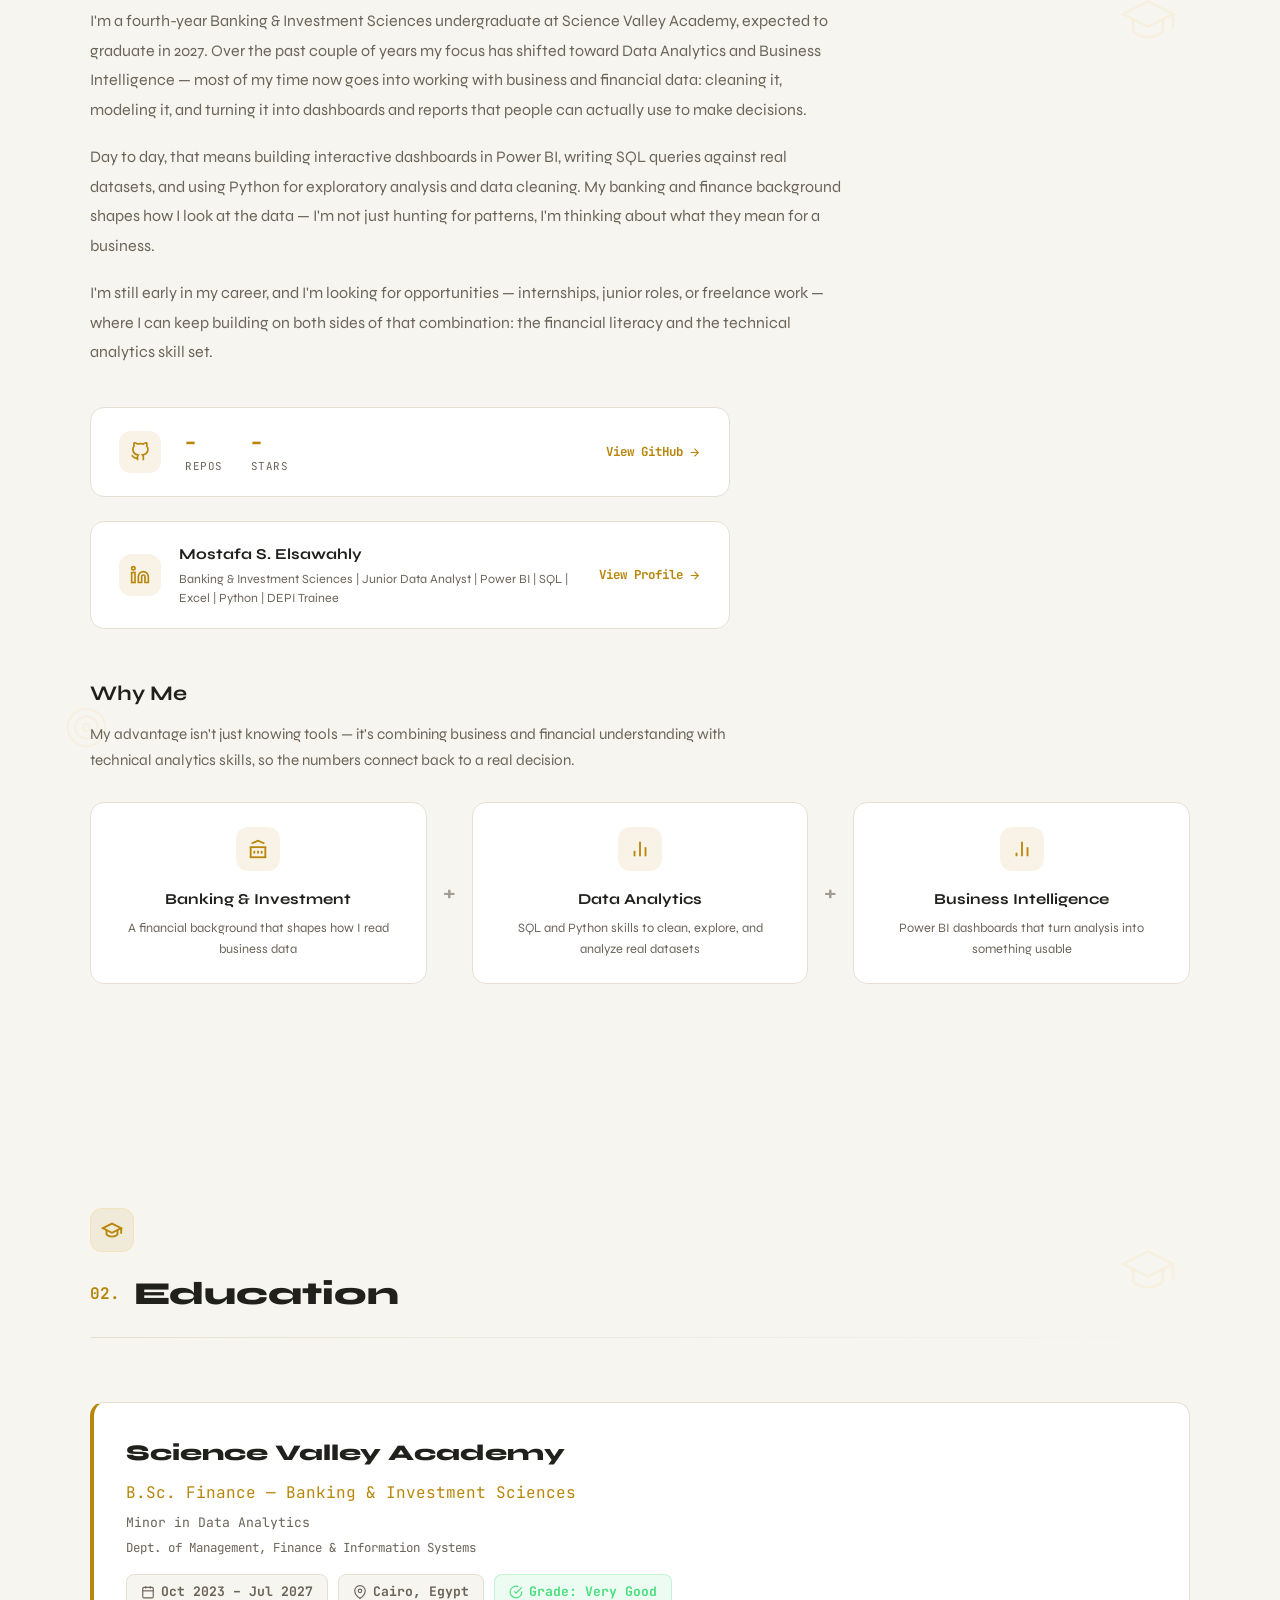
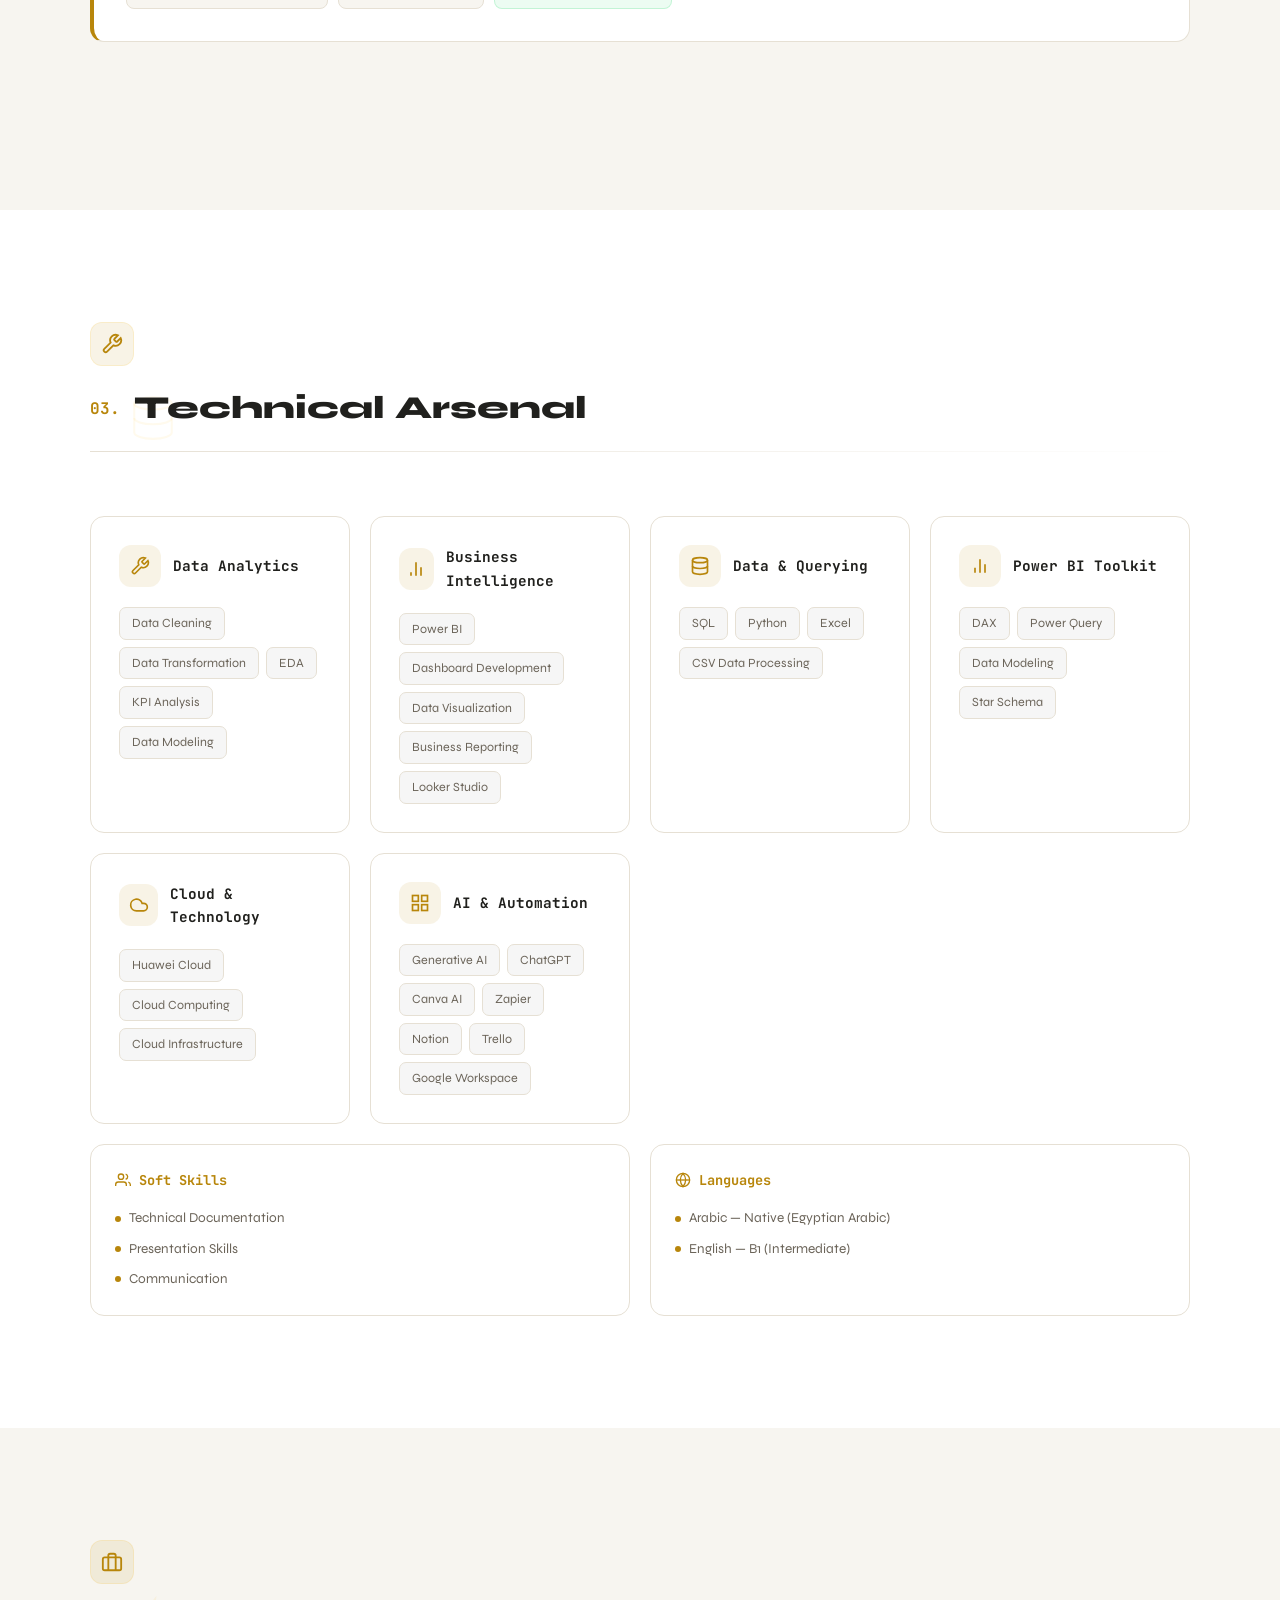
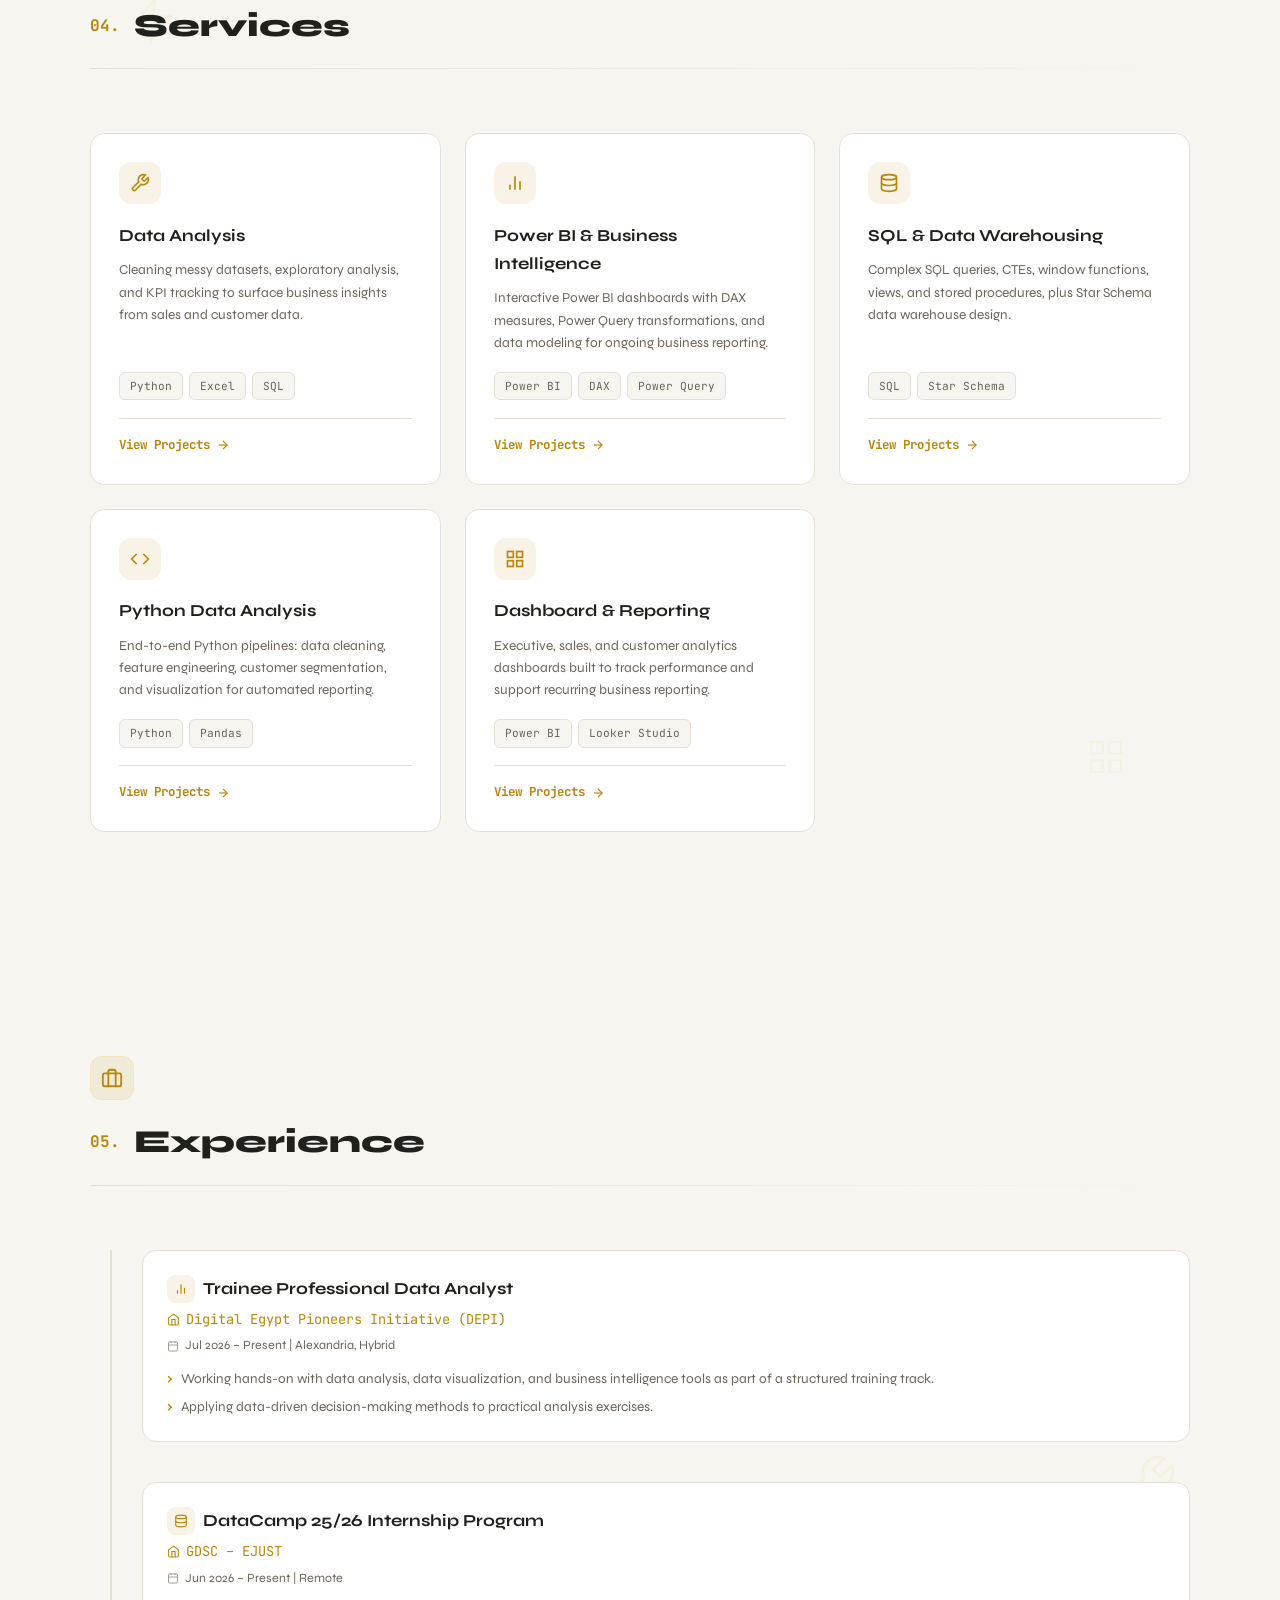
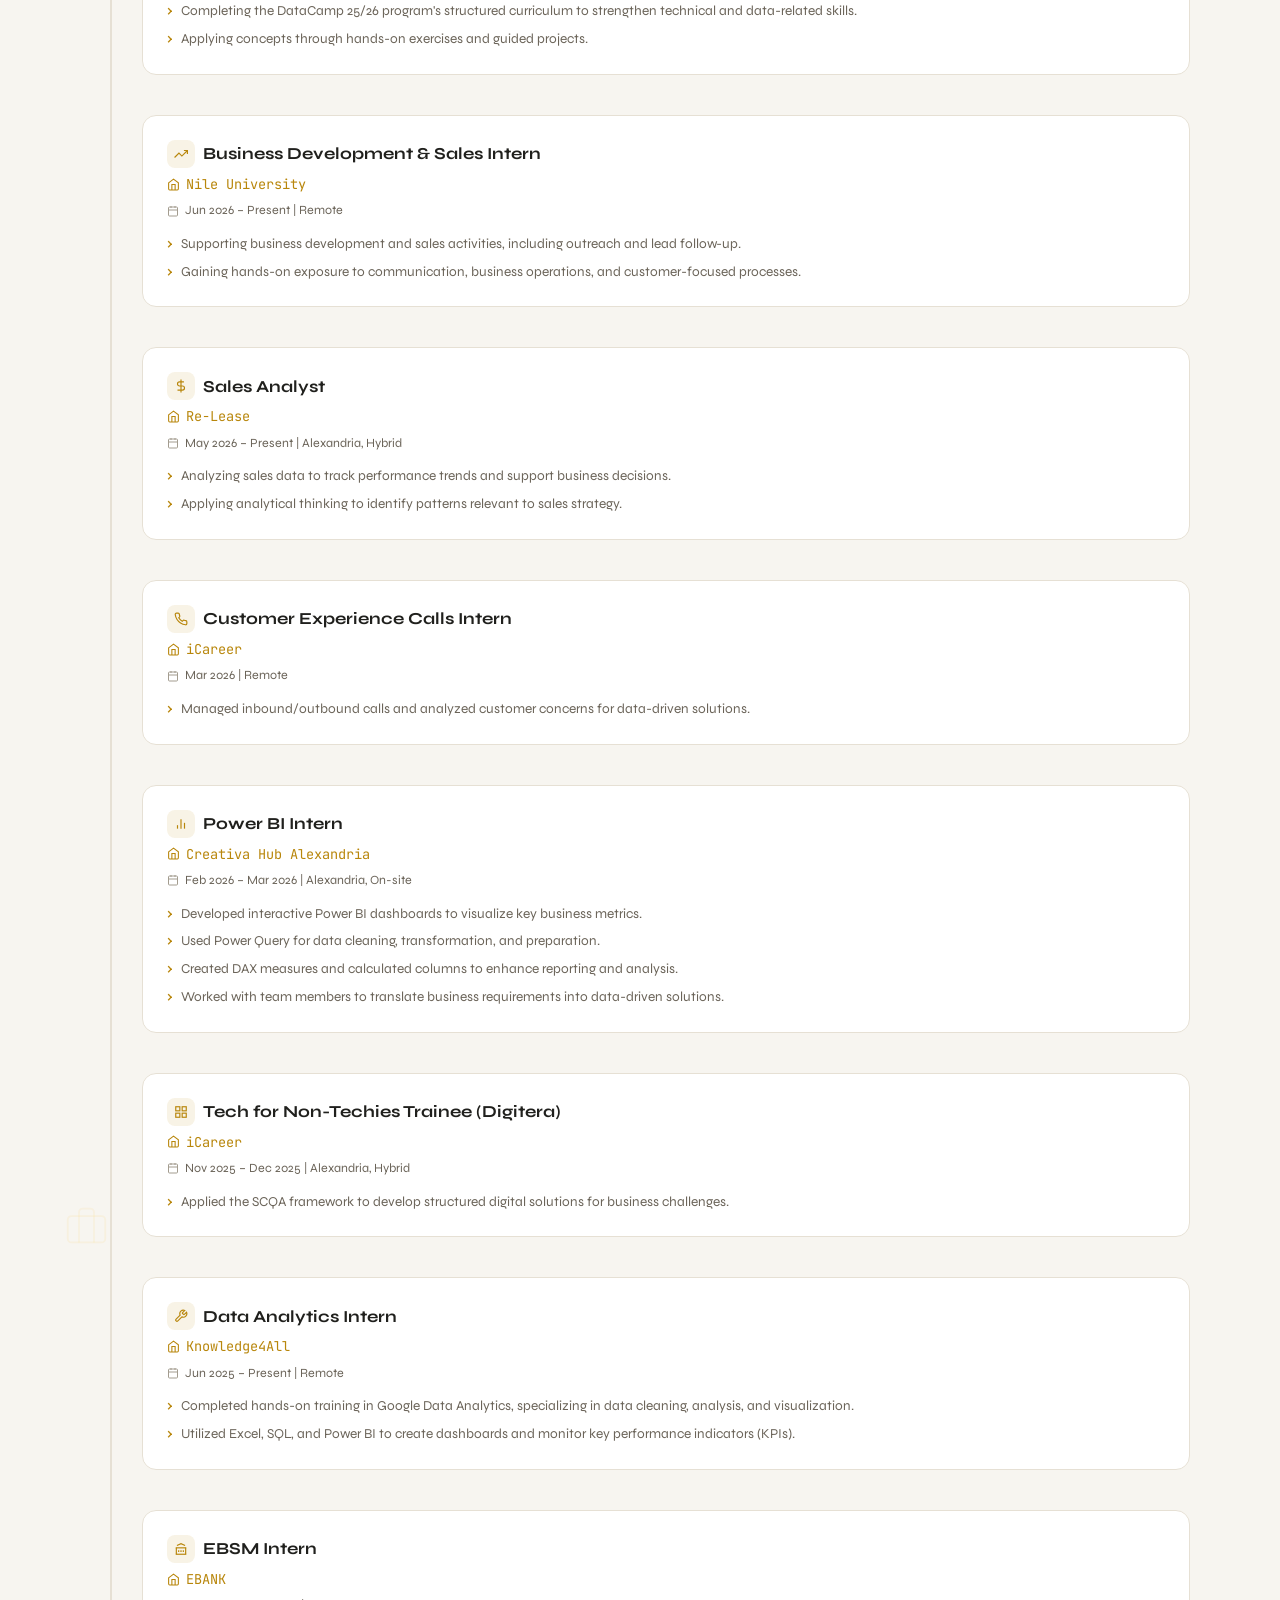
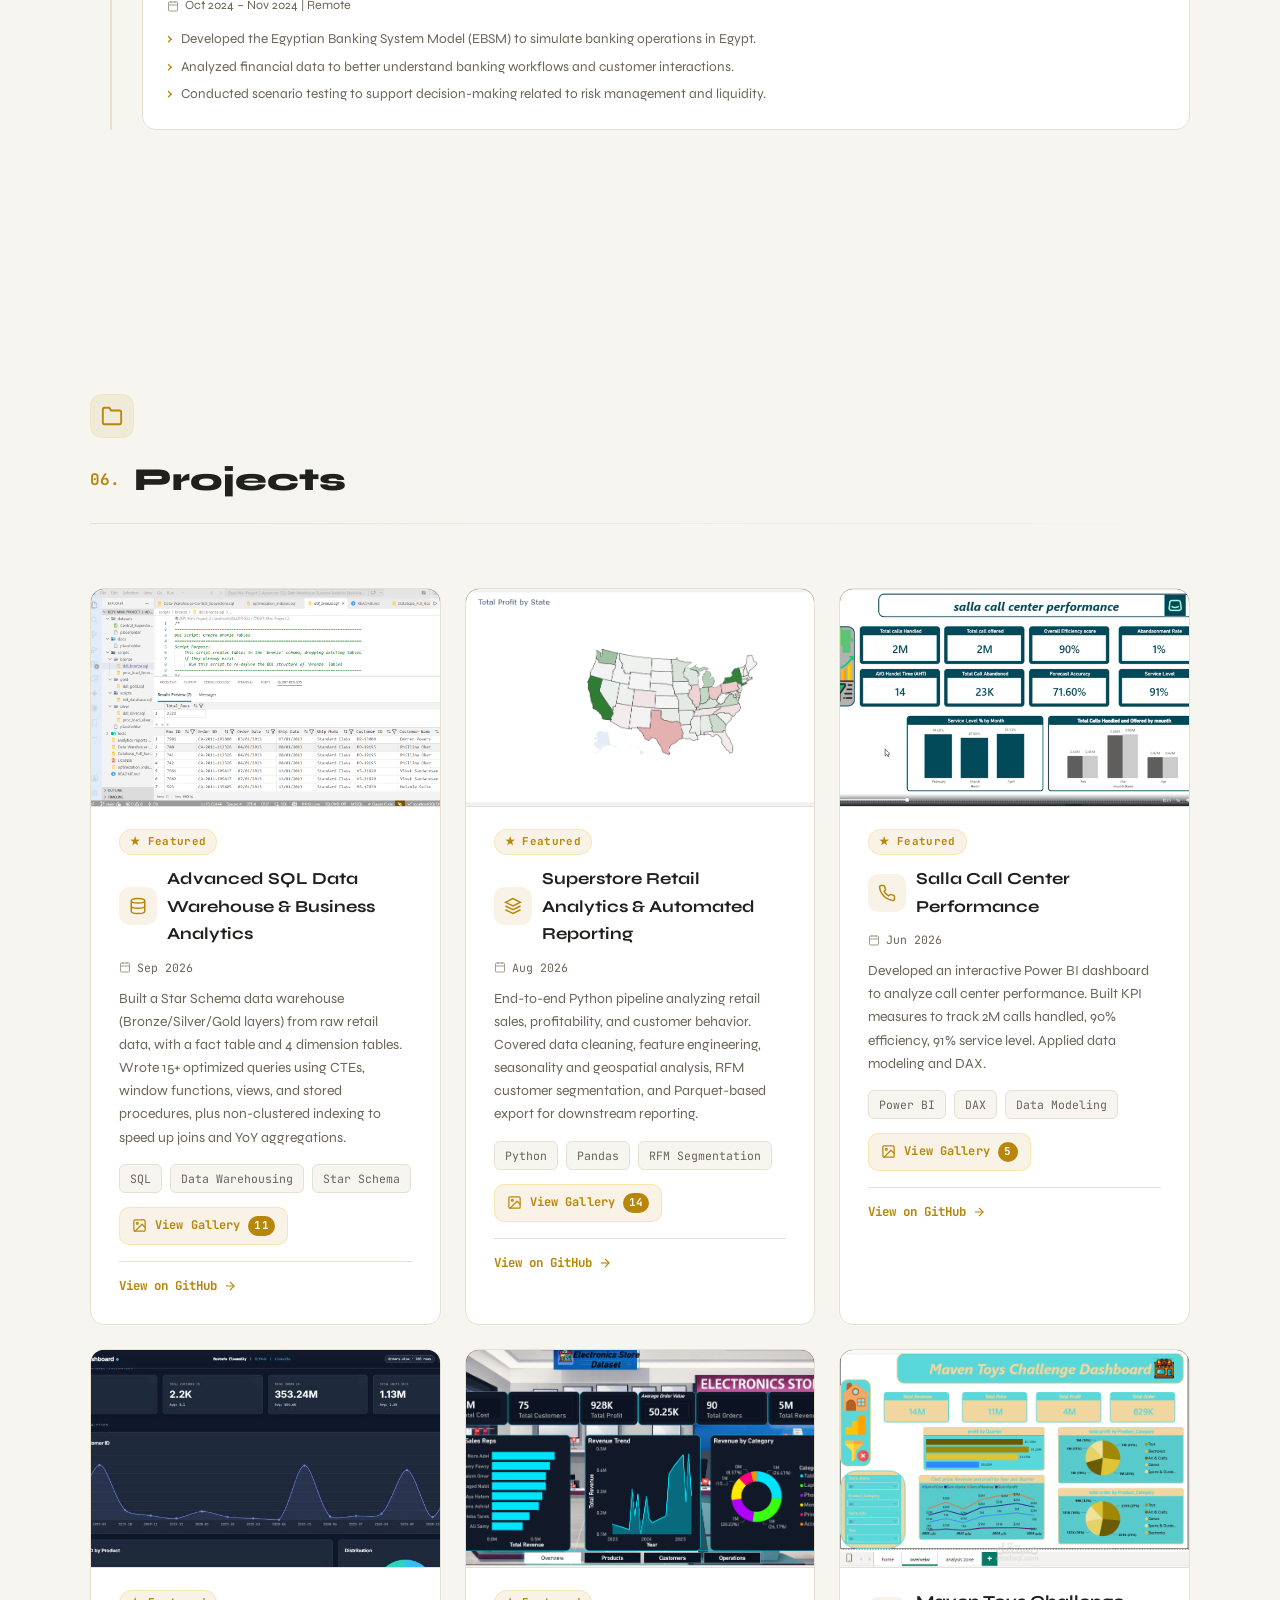
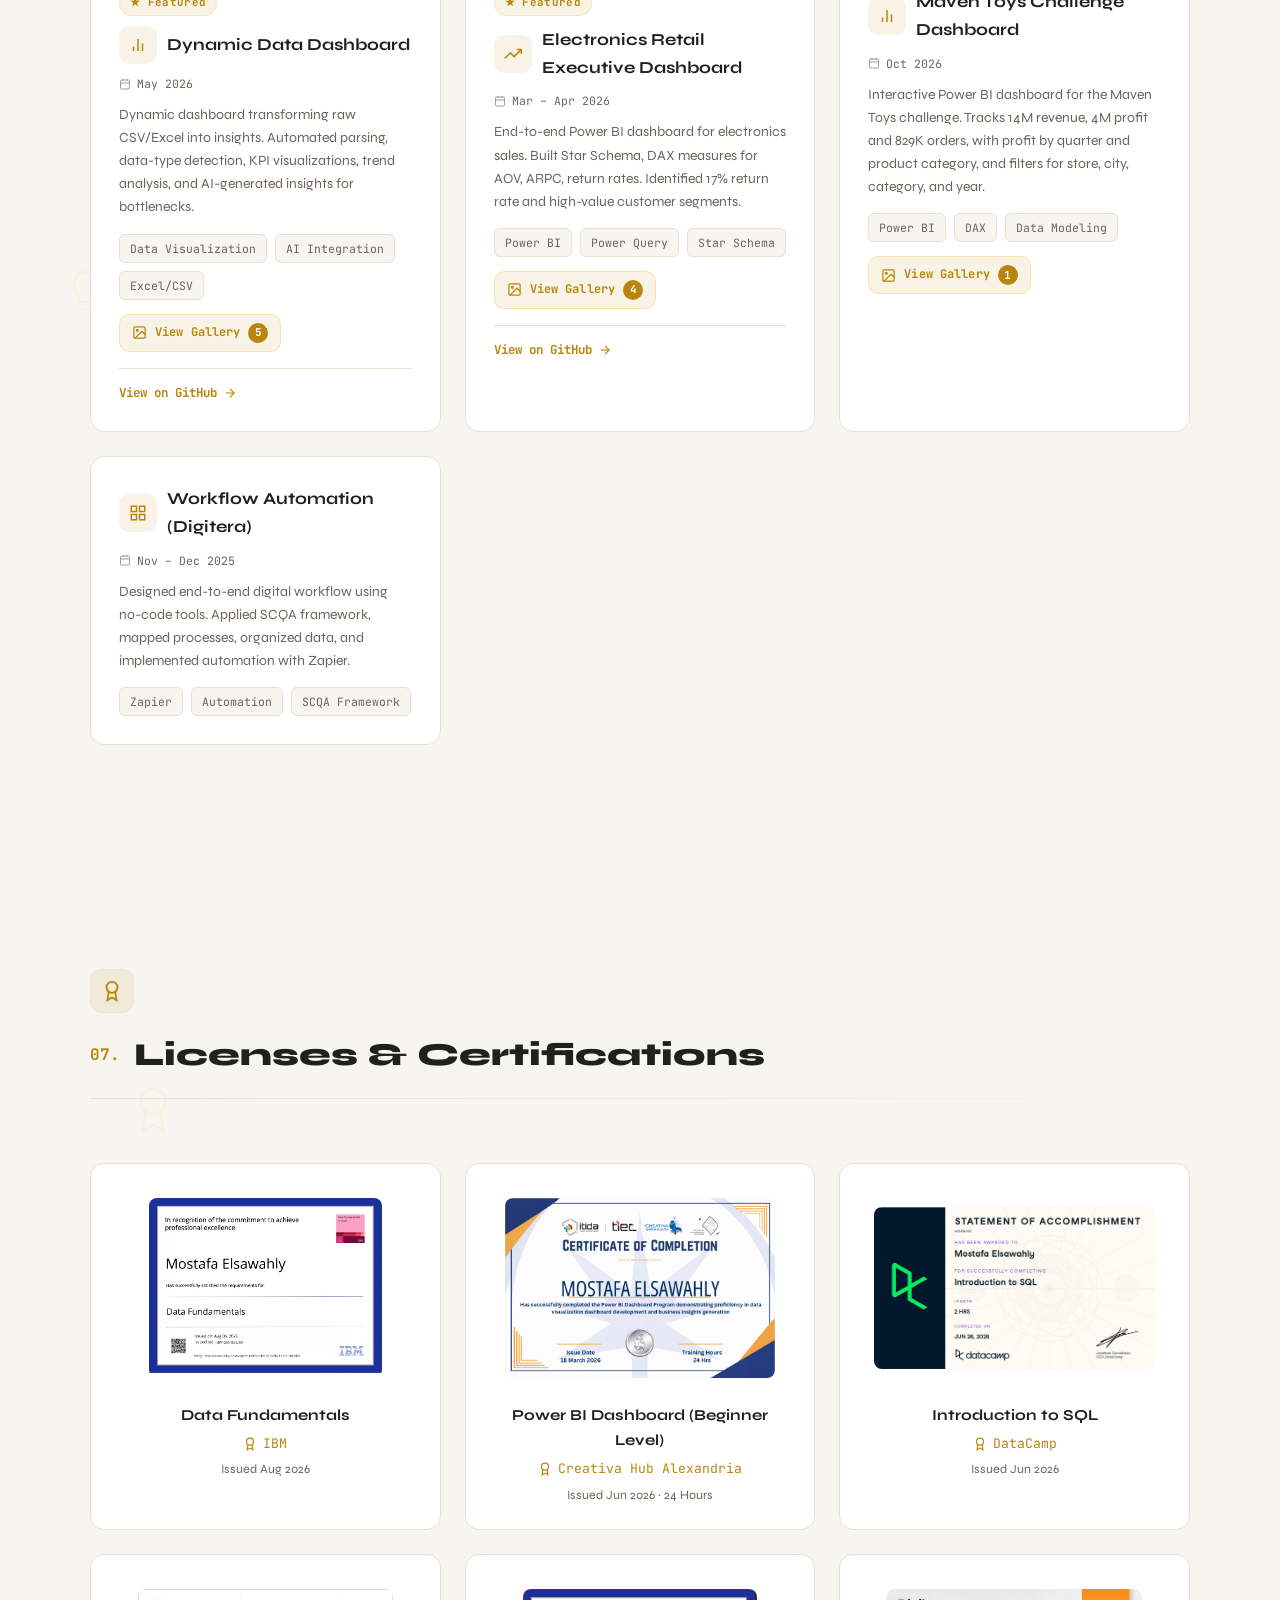
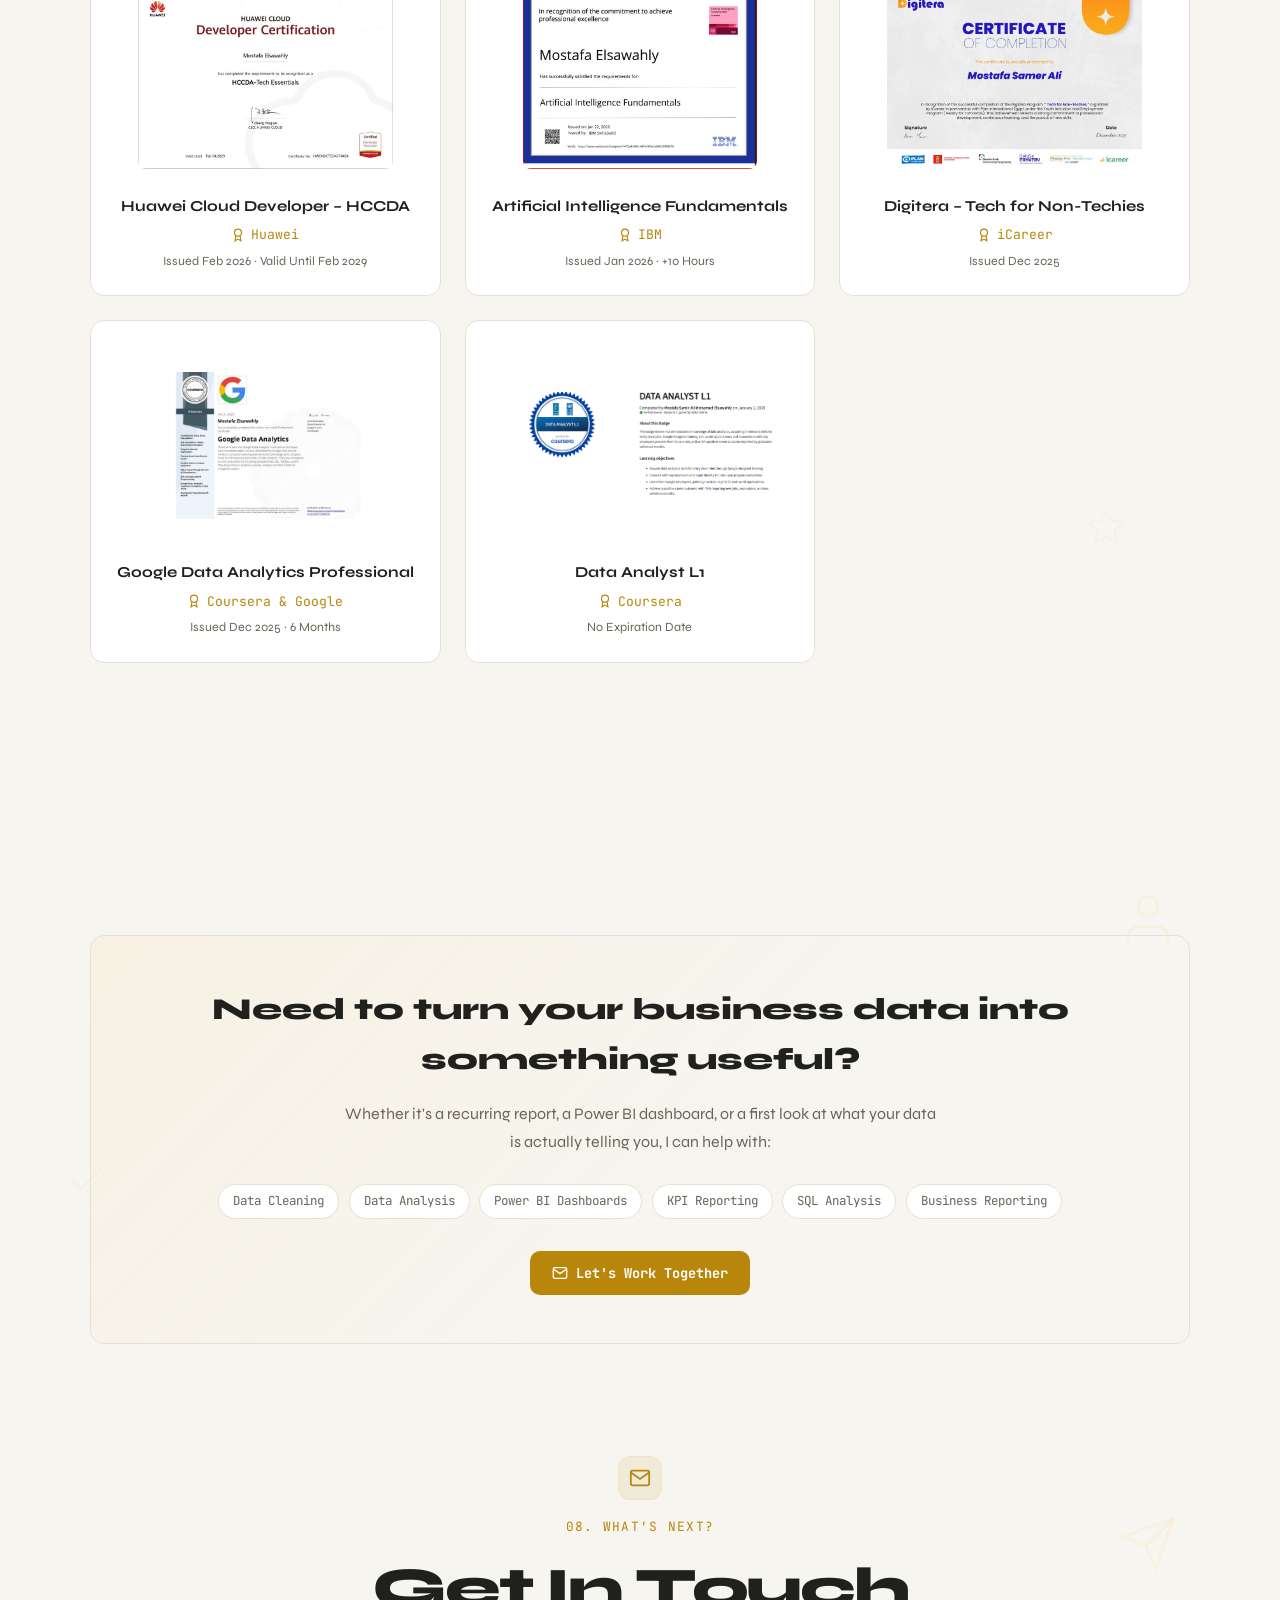
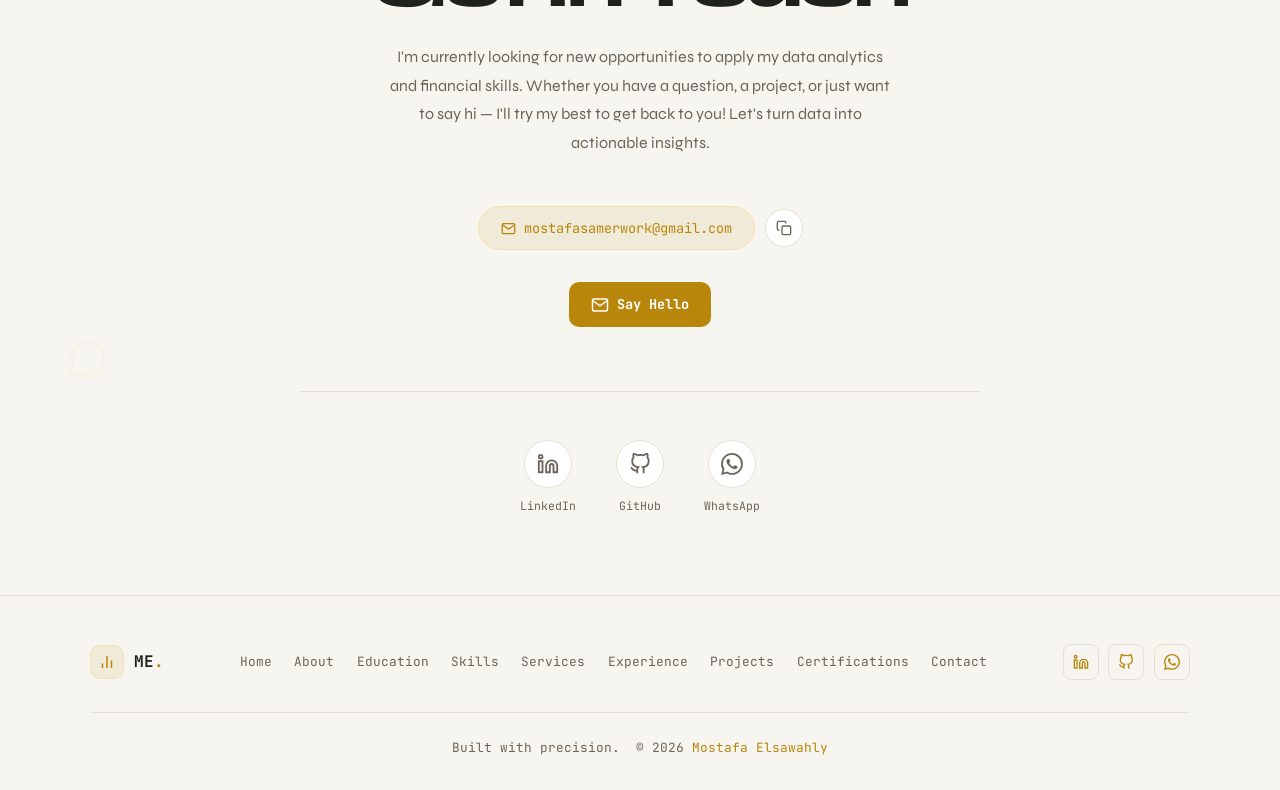
==== commit c4820023: "Refactor pyramid game UI and animations Removed unused ant elements and updated related animations. " ====
--- a/index.html
+++ b/index.html
@@ -452,13 +452,19 @@
     .pyr-label{display:flex;align-items:center;justify-content:flex-end;font-family:var(--font-mono);font-size:.7rem;color:var(--fg-subtle);transition:color .4s,text-shadow .4s}
     .pyr-label.done{color:var(--primary);text-shadow:0 0 12px rgba(251,191,36,.5)}
     .pyr-stage{position:relative;cursor:pointer;user-select:none;-webkit-tap-highlight-color:transparent}
-    .pyr-body{clip-path:polygon(50% 0,100% 100%,0 100%);display:grid;grid-template-rows:repeat(5,var(--bh))}
+    .pyr-body{display:grid;grid-template-rows:repeat(5,var(--bh))}
     .pyr-row{display:flex;justify-self:center}
     .pyr-brick{flex:1;margin:1px;border:1px dashed rgba(251,191,36,.22);border-radius:3px;transition:border-color .3s}
     .pyr-brick.next{border-color:var(--primary);animation:pyrPulse 1.2s ease-in-out infinite}
     .pyr-brick.on{border:1px solid rgba(0,0,0,.25);background:linear-gradient(145deg,#e3c27a,#b08840 60%,#8f6b2a);box-shadow:inset 0 1px 0 rgba(255,255,255,.35);animation:pyrDrop .45s cubic-bezier(.34,1.56,.64,1)}
     .pyr-brick.cap.on{background:linear-gradient(145deg,#fff3b0,#fbbf24);box-shadow:0 0 26px var(--primary)}
-    @keyframes pyrDrop{from{opacity:0;transform:translateY(-26px) scale(1.25)}to{opacity:1;transform:none}}
+    .pyr-body.thud{animation:pyrThud .18s ease-out}
+    @keyframes pyrThud{40%{transform:translateY(2px)}}
+    .pyr-banner.done .pyr-body{clip-path:polygon(50% 0,100% 100%,0 100%);animation:pyrCasing .8s ease-out}
+    @keyframes pyrCasing{from{filter:brightness(1.9)}to{filter:none}}
+    @keyframes pyrDrop{from{opacity:0;transform:translateY(-46px) scale(1.18);filter:brightness(1.7)}to{opacity:1;transform:none;filter:none}}
+    @keyframes pyrFade{from{opacity:0;filter:brightness(1.7)}to{opacity:1;filter:none}}
+    @media(prefers-reduced-motion:reduce){.pyr-brick.on{animation:pyrFade .45s ease-out both!important}}
     @keyframes pyrPulse{50%{background:var(--primary-dim)}}
     .pyr-spark{position:absolute;width:6px;height:6px;margin:-3px 0 0 -3px;border-radius:50%;background:var(--primary);box-shadow:0 0 8px var(--primary);pointer-events:none;animation:pyrSpark .9s ease-out forwards}
     @keyframes pyrSpark{to{transform:translate(var(--dx),var(--dy)) scale(.2);opacity:0}}
@@ -475,10 +481,6 @@
     .pyr-quote .w{display:inline-block;opacity:0;transform:translateY(10px);transition:opacity .5s ease,transform .5s ease}
     .pyr-quote.show .w{opacity:1;transform:none}
     .pyr-again{margin-top:1.4rem}
-    .pyr-ants{position:absolute;inset:0;pointer-events:none;z-index:3}
-    .pyr-ant{position:absolute;left:0;top:0;width:26px;height:16px;will-change:transform}
-    .pyr-ant svg{display:block}
-    .pyr-ant-stone{position:absolute;left:7px;top:-7px;width:13px;height:8px;border-radius:2px;background:linear-gradient(145deg,#e3c27a,#8f6b2a);box-shadow:0 1px 0 rgba(0,0,0,.35)}
     .pyr-skip:disabled{opacity:.5;cursor:default;text-decoration:none}
     .pyr-hud .btn:disabled{opacity:.45;transform:none;box-shadow:none}
     @media(max-width:600px){.pyr-banner{--bh:36px}.pyr-label{font-size:.62rem}.pyr-wrap{gap:8px}}
@@ -780,12 +782,12 @@
       <div class="pyr-kicker">Mini-game · Build the Great Pyramid</div>
       <div class="pyr-wrap">
         <div class="pyr-labels" id="pyrLabels" aria-hidden="true"></div>
-        <div class="pyr-stage" id="pyrStage" aria-hidden="true"><div class="pyr-body" id="pyrBody"></div><div class="pyr-ants" id="pyrAnts"></div></div>
+        <div class="pyr-stage" id="pyrStage" aria-hidden="true"><div class="pyr-body" id="pyrBody"></div></div>
       </div>
       <div class="pyr-hud">
         <span aria-live="polite">Data points laid <b id="pyrCount">0</b> / 15</span>
         <button type="button" class="btn btn-primary" id="pyrLay">Lay a stone</button>
-        <button type="button" class="pyr-skip" id="pyrSkip">Skip · call the ants</button>
+        <button type="button" class="pyr-skip" id="pyrSkip">Skip · auto-build</button>
       </div>
       <p class="pyr-hint" id="pyrHint">Tap the pyramid or press the button to lay stones. Each layer turns raw data into a decision.</p>
       <div class="pyr-reveal" aria-live="polite">
@@ -1050,9 +1052,9 @@
           <div class="project-thumb" data-gallery="maven" data-start="0"><img src="pic/project%20pic/Maven%20Toys%20Challenge%20Dashboard/Screenshot%202026-10-26%20153818.png" alt="Maven Toys dashboard preview" loading="lazy" decoding="async"></div>
           <div class="project-top"><div class="project-icon"><svg viewBox="0 0 24 24" fill="none" stroke="currentColor" stroke-width="2"><line x1="18" y1="20" x2="18" y2="10"/><line x1="12" y1="20" x2="12" y2="4"/><line x1="6" y1="20" x2="6" y2="14"/></svg></div><h3 class="project-title">Maven Toys Challenge Dashboard</h3></div>
           <div class="project-date"><svg width="12" height="12" viewBox="0 0 24 24" fill="none" stroke="currentColor" stroke-width="2"><rect x="3" y="4" width="18" height="18" rx="2"/><line x1="16" y1="2" x2="16" y2="6"/><line x1="8" y1="2" x2="8" y2="6"/><line x1="3" y1="10" x2="21" y2="10"/></svg>Oct 2026</div>
-          <p class="project-desc">Power BI dashboard for the Maven Toys challenge analyzing sales performance. (Edit this description.)</p>
+          <p class="project-desc">Interactive Power BI dashboard for the Maven Toys challenge. Tracks 14M revenue, 4M profit and 829K orders, with profit by quarter and product category, and filters for store, city, category, and year.</p>
           <div class="project-tags"><span class="project-tag">Power BI</span><span class="project-tag">DAX</span><span class="project-tag">Data Modeling</span></div>
-          <span class="gallery-btn" role="button" tabindex="0" data-gallery="maven" aria-label="View screenshot"><svg viewBox="0 0 24 24" fill="none" stroke="currentColor" stroke-width="2" stroke-linecap="round" stroke-linejoin="round" aria-hidden="true"><rect x="3" y="3" width="18" height="18" rx="2"/><circle cx="8.5" cy="8.5" r="1.5"/><path d="M21 15l-5-5L5 21"/></svg><span>View Screenshot</span></span>
+          <span class="gallery-btn" role="button" tabindex="0" data-gallery="maven" aria-label="View gallery, 1 image"><svg viewBox="0 0 24 24" fill="none" stroke="currentColor" stroke-width="2" stroke-linecap="round" stroke-linejoin="round" aria-hidden="true"><rect x="3" y="3" width="18" height="18" rx="2"/><circle cx="8.5" cy="8.5" r="1.5"/><path d="M21 15l-5-5L5 21"/></svg><span>View Gallery</span><b class="gcount">1</b></span>
         </div>
         <div class="project-card reveal-scale">
           <div class="project-top"><div class="project-icon"><svg viewBox="0 0 24 24" fill="none" stroke="currentColor" stroke-width="2"><rect x="3" y="3" width="7" height="7"/><rect x="14" y="3" width="7" height="7"/><rect x="14" y="14" width="7" height="7"/><rect x="3" y="14" width="7" height="7"/></svg></div><h3 class="project-title">Workflow Automation (Digitera)</h3></div>
@@ -1520,8 +1522,7 @@
       var body=document.getElementById('pyrBody'),labelsEl=document.getElementById('pyrLabels'),stage=document.getElementById('pyrStage'),
           count=document.getElementById('pyrCount'),lay=document.getElementById('pyrLay'),skip=document.getElementById('pyrSkip'),
           again=document.getElementById('pyrAgain'),quoteEl=document.getElementById('pyrQuote');
-      var antsEl=document.getElementById('pyrAnts'),hint=document.getElementById('pyrHint'),hintTxt=hint.textContent,building=false;
-      var ANT='<i class="pyr-ant-stone"></i><svg viewBox="0 0 26 16" width="26" height="16" aria-hidden="true"><g fill="#f4c24a" stroke="#7a5a10" stroke-width=".8"><ellipse cx="5" cy="9" rx="4.6" ry="3.6"/><ellipse cx="13" cy="9" rx="3.2" ry="2.6"/><circle cx="20" cy="8.4" r="2.6"/></g><g stroke="#c99a2e" stroke-width="1" fill="none" stroke-linecap="round"><path d="M11 11L8 15M13 11.5L13 15.5M15 11L18 15M21 6.5L24 3"/></g></svg>';
+      var hint=document.getElementById('pyrHint'),hintTxt=hint.textContent,building=false,timer=null;
       var NAMES=['Decision','Insight','Knowledge','Information','Data'],TOTAL=15,placed=0,order=[],left=[],labels=[],rows=[],
           reduce=window.matchMedia&&window.matchMedia('(prefers-reduced-motion: reduce)').matches;
       var SEG=[['\u201CEgyptians were among the earliest civilizations to systematically ',0],['record, organize, and use data',1],
@@ -1571,40 +1572,30 @@
       }
       function place(){
         if(placed>=TOTAL)return;
-        var b=order[placed];b.classList.add('on');
+        var b=order[placed];b.classList.add('on');body.classList.remove('thud');void body.offsetWidth;body.classList.add('thud');
         var r=+b.dataset.row;if(--left[r]===0)labels[r].classList.add('done');
         placed++;update();
         if(placed===TOTAL)finish();
       }
       function reset(){
-        placed=0;building=false;antsEl.innerHTML='';skip.disabled=lay.disabled=false;hint.textContent=hintTxt;banner.classList.remove('done');quoteEl.classList.remove('show');
+        placed=0;building=false;clearTimeout(timer);skip.disabled=lay.disabled=false;hint.textContent=hintTxt;banner.classList.remove('done');quoteEl.classList.remove('show');
         order.forEach(function(b){b.classList.remove('on','next')});
         labels.forEach(function(l){l.classList.remove('done')});
         for(var i=0;i<5;i++)left[i]=i+1;
         update();
       }
-      function T(x,y,f){return 'translate('+x+'px,'+y+'px) scaleX('+f+')'}
-      function trip(target){
-        var sr=stage.getBoundingClientRect(),cr=target.getBoundingClientRect(),W=sr.width,H=sr.height;
-        var tx=cr.left-sr.left+cr.width/2-13,ty=cr.top-sr.top+cr.height/2-8,gy=H+2;
-        var fromLeft=Math.random()<.5,sx=fromLeft?-34:W+8,f=fromLeft?1:-1;
-        var a=document.createElement('div');a.className='pyr-ant';a.innerHTML=ANT;antsEl.appendChild(a);
-        var go=a.animate([{transform:T(sx,gy,f)},{transform:T(tx,gy,f),offset:.5},{transform:T(tx,ty,f)}],{duration:900,easing:'ease-in-out',fill:'forwards'});
-        go.onfinish=function(){
-          place();a.querySelector('.pyr-ant-stone').style.display='none';
-          var out=a.animate([{transform:T(tx,ty,-f)},{transform:T(tx,gy,-f),offset:.45},{transform:T(sx,gy,-f)}],{duration:900,easing:'ease-in-out',fill:'forwards'});
-          out.onfinish=function(){a.remove()};
-        };
-      }
       function manual(){if(!building)place()}
       stage.addEventListener('click',manual);
       lay.addEventListener('click',manual);
+      function step(){
+        if(placed>=TOTAL)return;
+        place();
+        if(placed<TOTAL)timer=setTimeout(step,placed===TOTAL-1?900:380);
+      }
       skip.addEventListener('click',function(){
         if(building||placed>=TOTAL)return;
-        if(reduce||!Element.prototype.animate){while(placed<TOTAL)place();return}
-        building=true;skip.disabled=true;lay.disabled=true;hint.textContent='The ants are on it\u2026';
-        var base=placed,n=TOTAL-placed;
-        for(var j=0;j<n;j++)(function(j){setTimeout(function(){trip(order[base+j])},j*330)})(j);
+        building=true;skip.disabled=true;lay.disabled=true;hint.textContent='Building the pyramid\u2026';
+        step();
       });
       again.addEventListener('click',reset);
       update();
